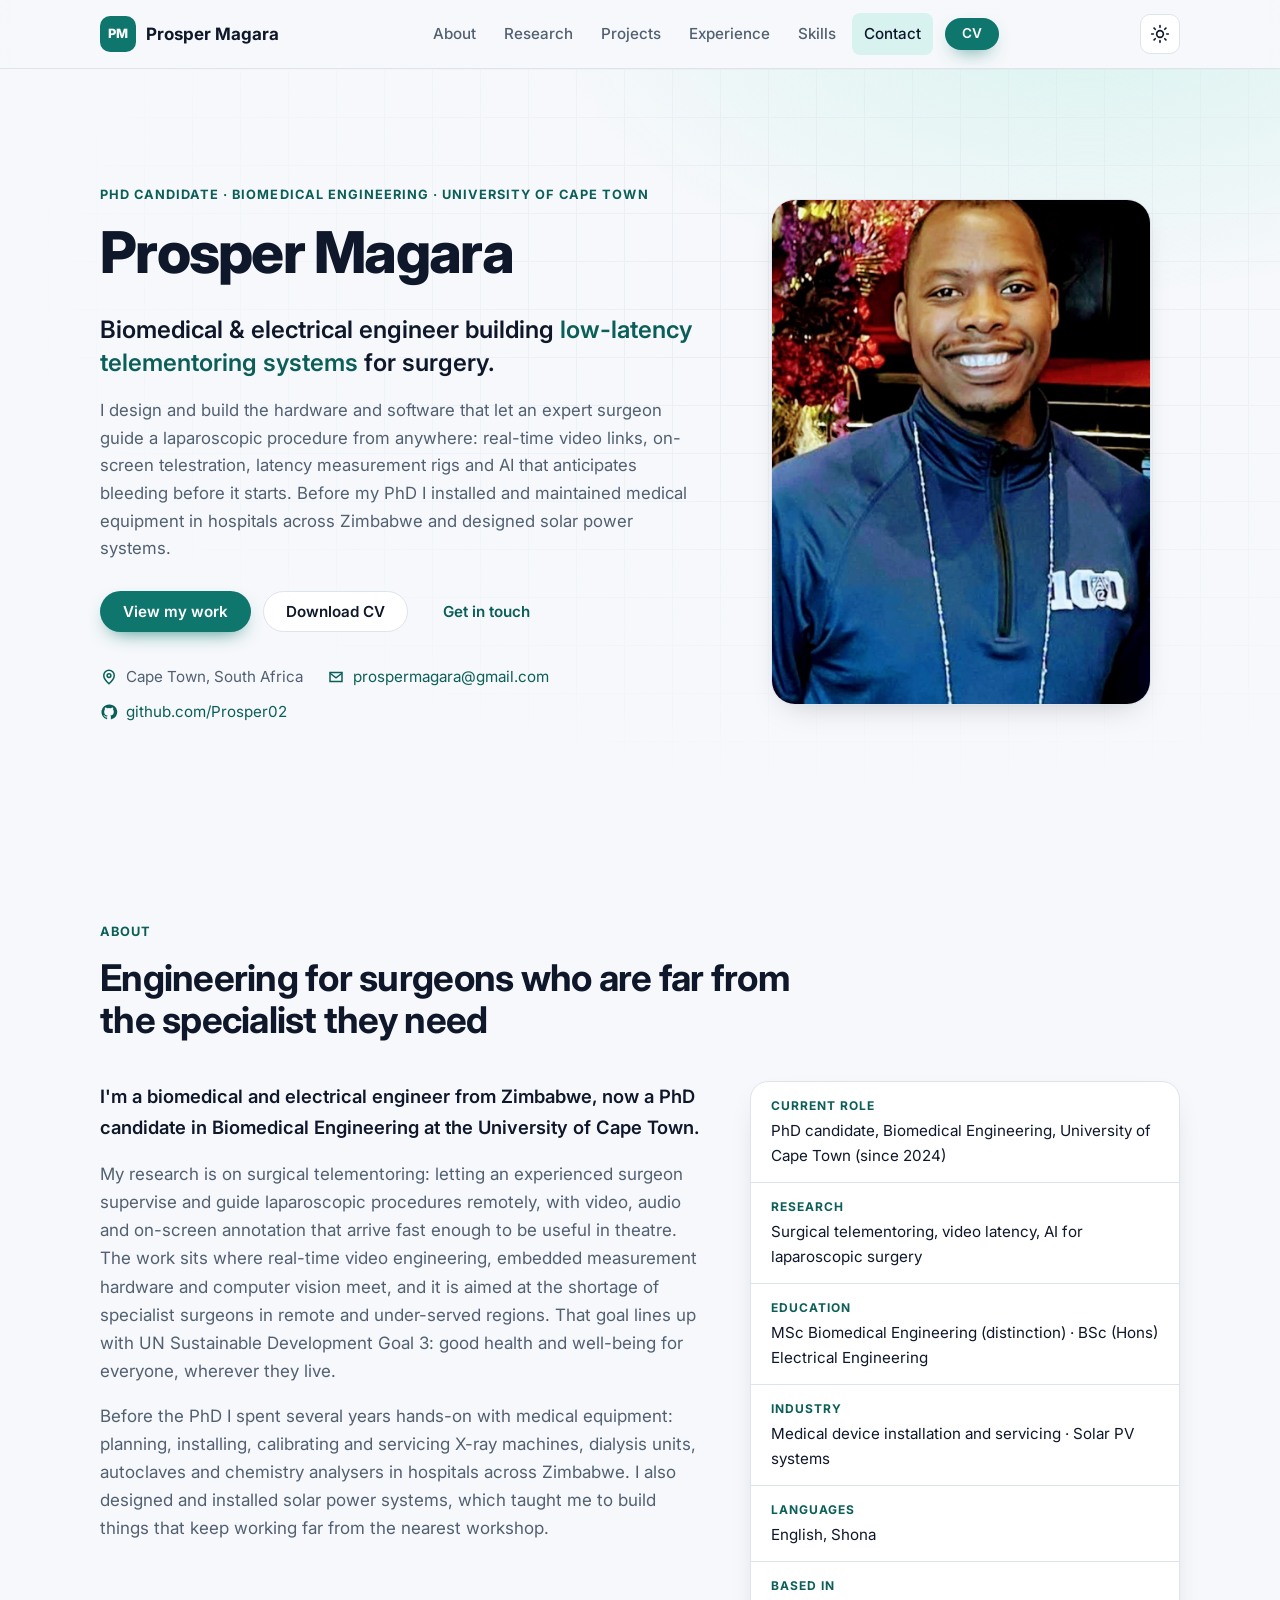
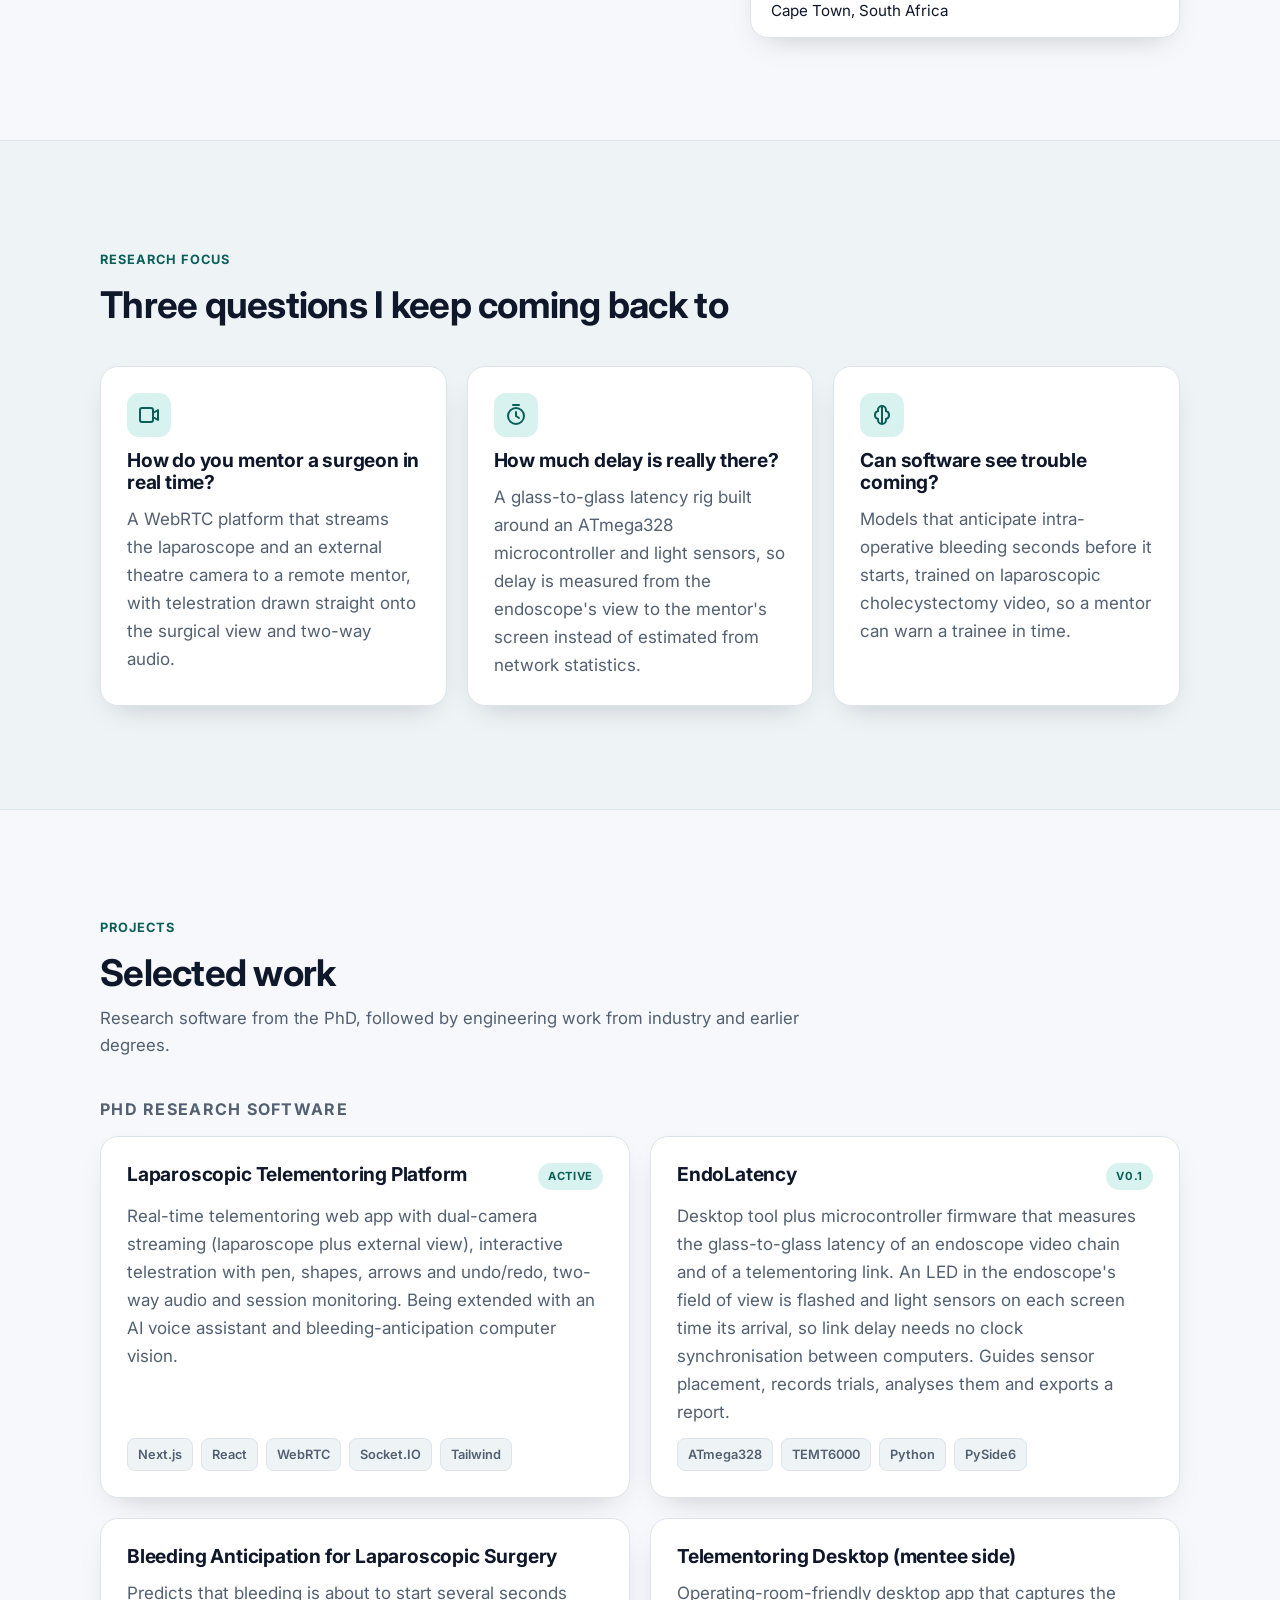
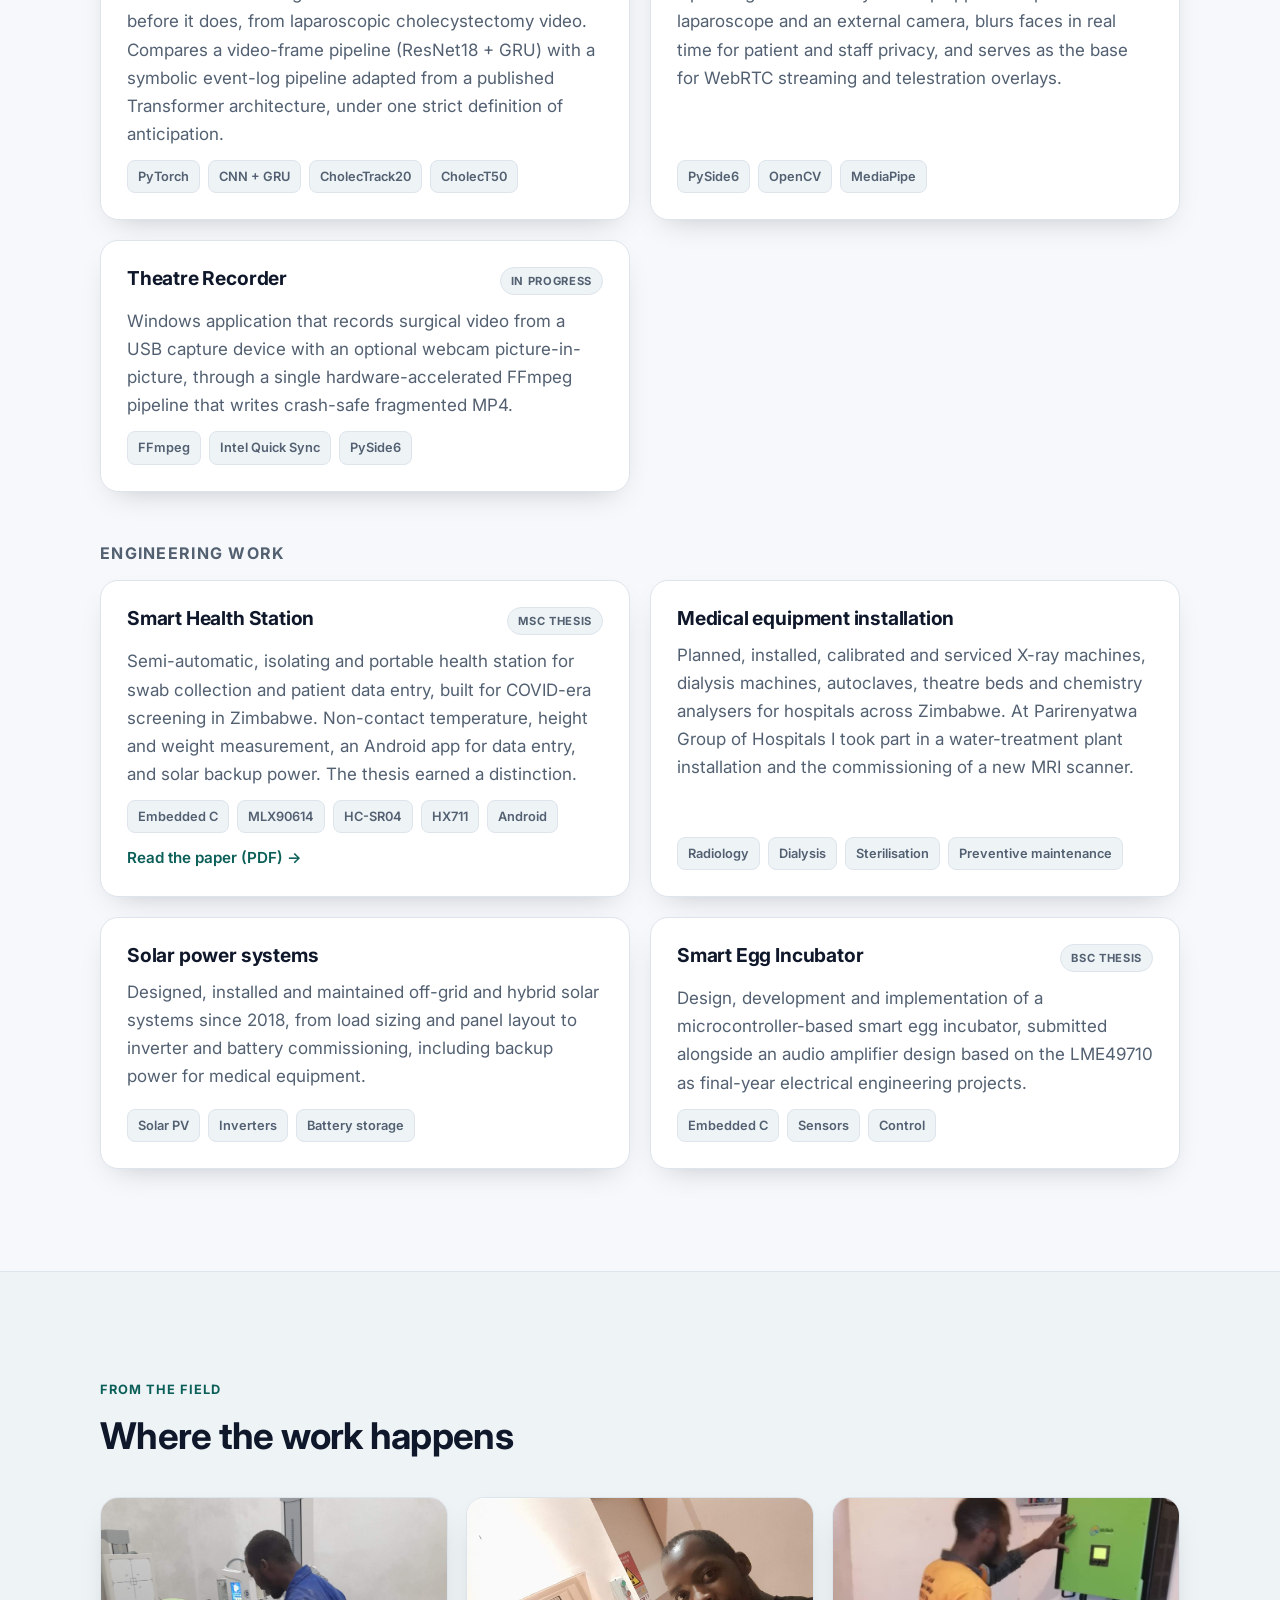
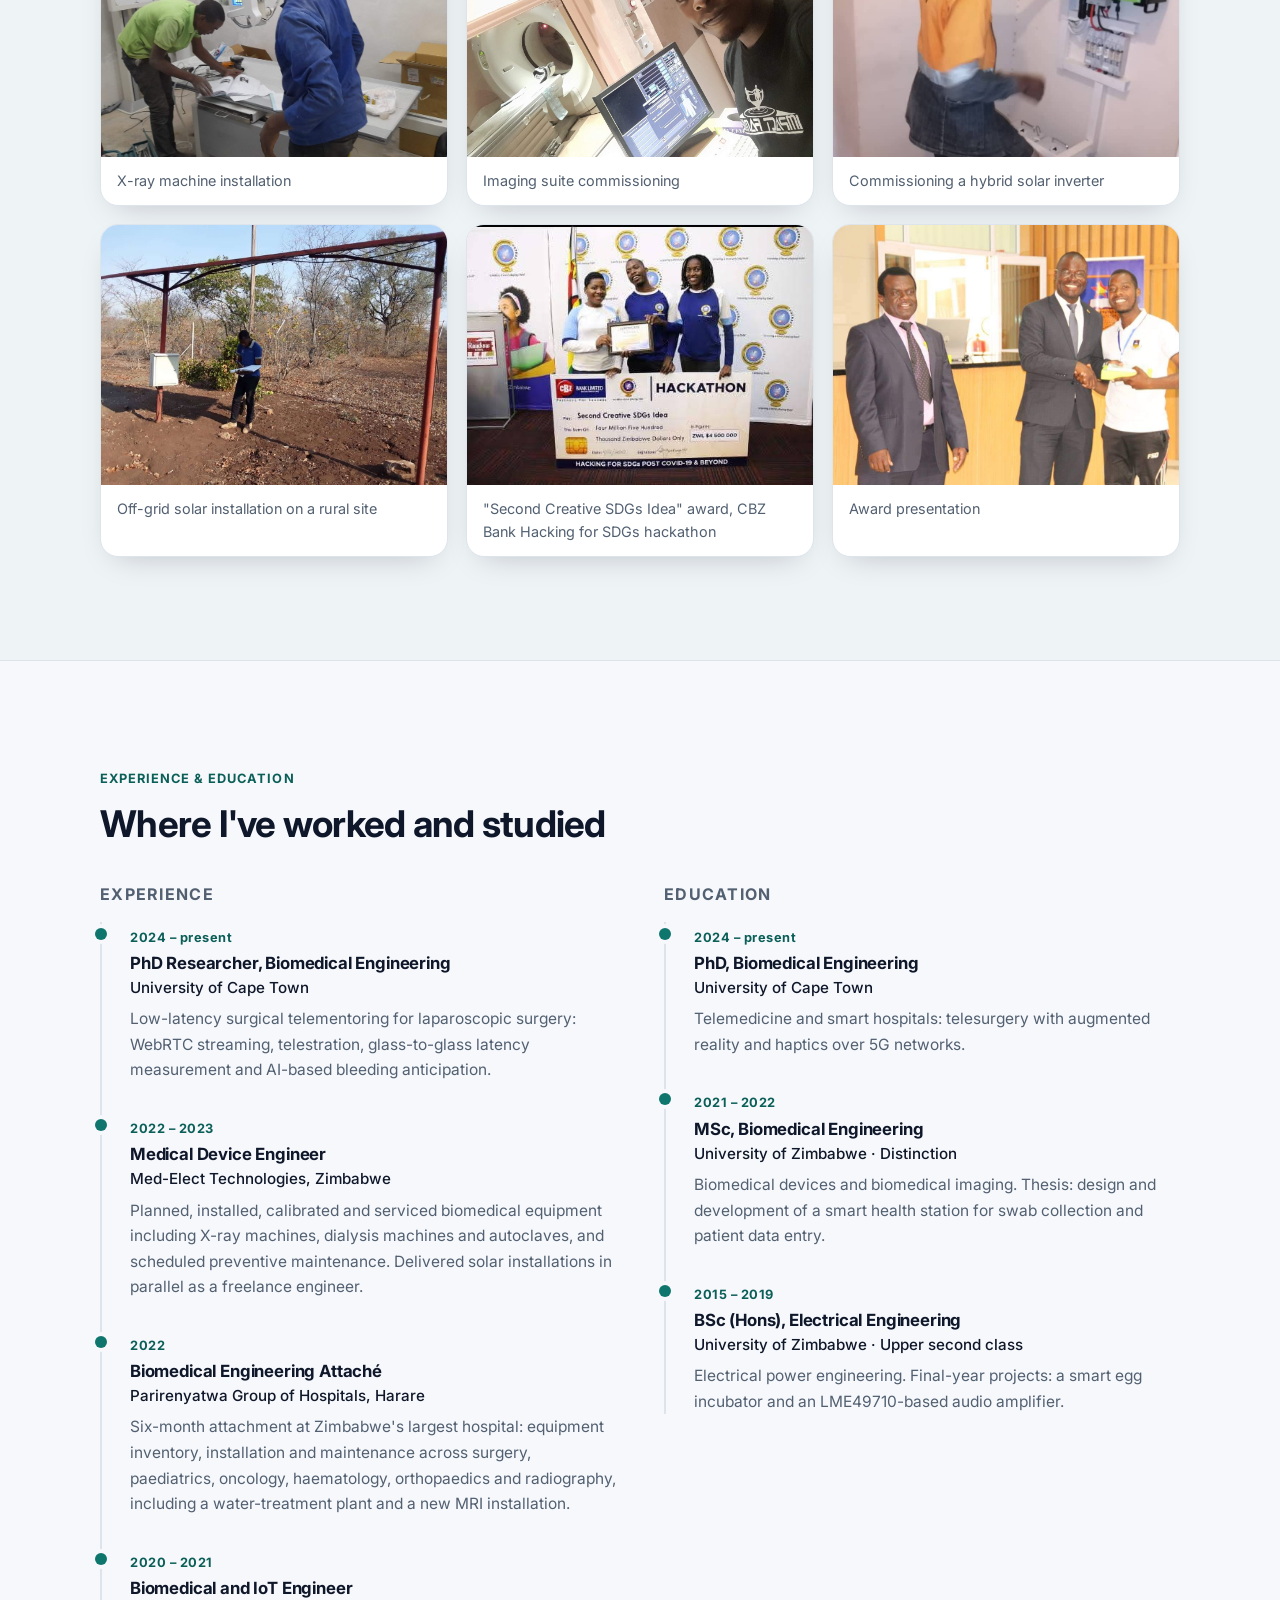
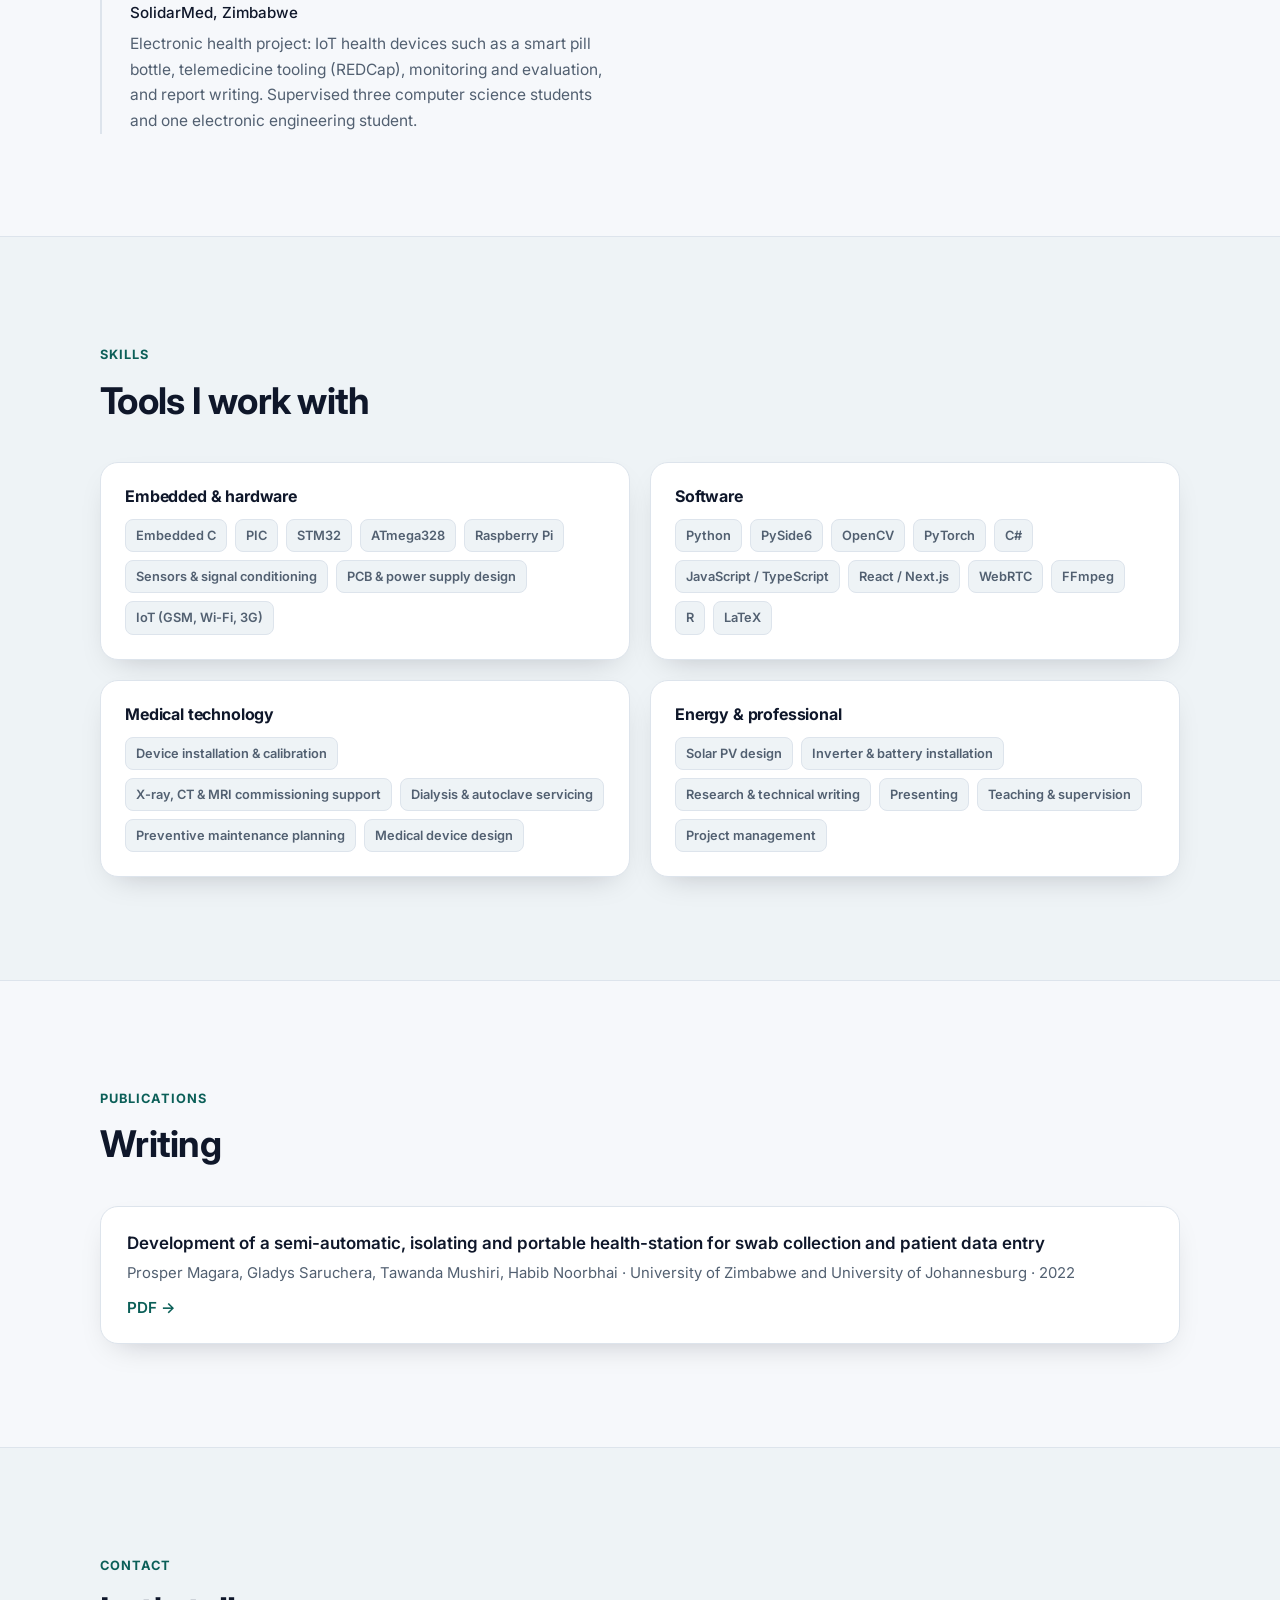
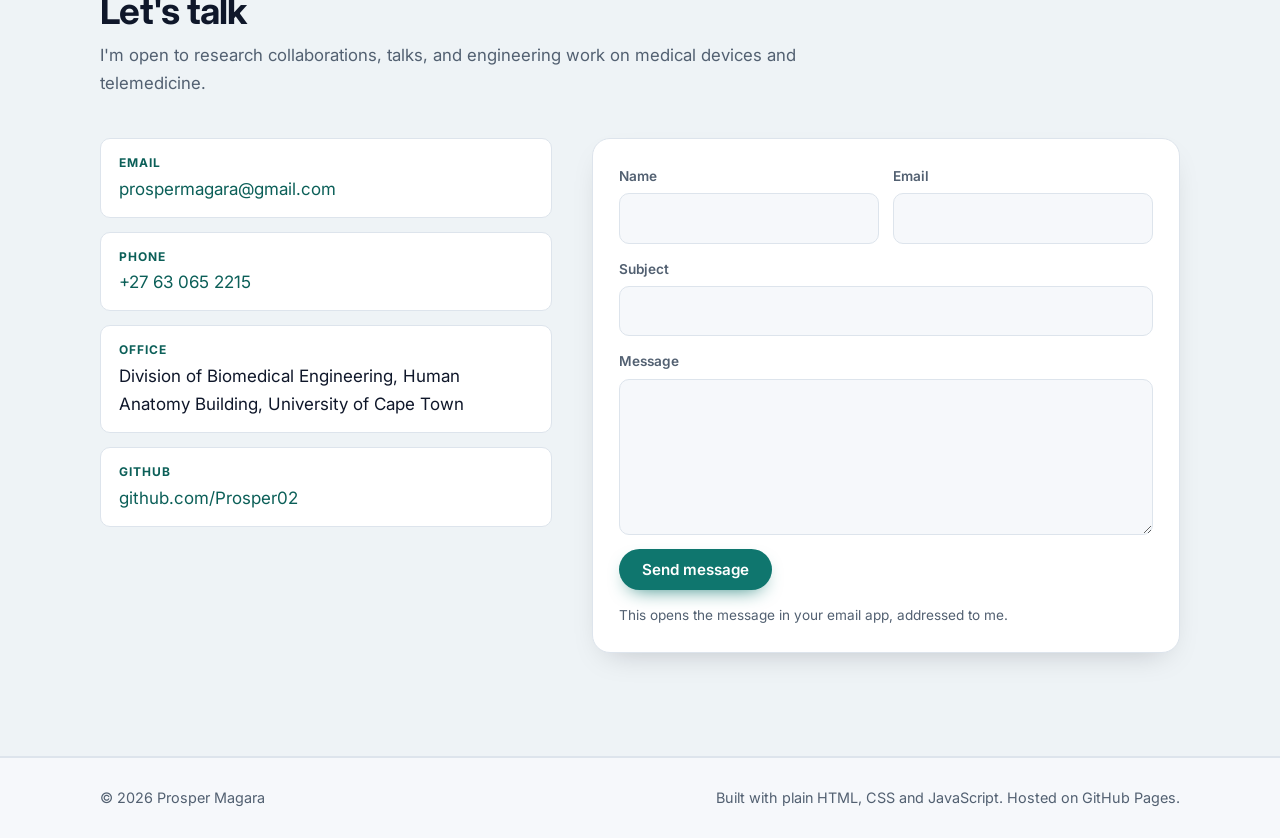
==== index.html @ a5785350 "Rebuild portfolio site with current research, projects and a responsive design - Replace the 2024 te" ====
<!DOCTYPE html>
<html lang="en">
<head>
  <meta charset="UTF-8">
  <meta name="viewport" content="width=device-width, initial-scale=1.0">
  <title>Prosper Magara | Biomedical &amp; Electrical Engineer</title>
  <meta name="description" content="Prosper Magara is a biomedical and electrical engineer and PhD candidate at the University of Cape Town, building low-latency surgical telementoring systems for laparoscopic surgery.">
  <meta name="author" content="Prosper Magara">
  <meta name="theme-color" content="#0f766e">
  <link rel="icon" href="images/favicon.svg" type="image/svg+xml">
  <meta property="og:type" content="website">
  <meta property="og:title" content="Prosper Magara | Biomedical &amp; Electrical Engineer">
  <meta property="og:description" content="PhD candidate at the University of Cape Town building low-latency surgical telementoring systems. Medical device engineer and solar systems installer.">
  <meta property="og:image" content="https://prosper02.github.io/prosper1/images/profile.jpg">
  <link rel="preconnect" href="https://fonts.googleapis.com">
  <link rel="preconnect" href="https://fonts.gstatic.com" crossorigin>
  <link href="https://fonts.googleapis.com/css2?family=Inter:wght@400;500;600;700;800&display=swap" rel="stylesheet">
  <link rel="stylesheet" href="css/site.css">
</head>
<body>
  <a class="skip-link" href="#about">Skip to content</a>

  <header class="site-header">
    <div class="container header-inner">
      <a class="brand" href="#top" aria-label="Prosper Magara, home">
        <span class="brand-mark">PM</span>
        <span class="brand-text">Prosper Magara</span>
      </a>
      <nav class="site-nav" id="site-nav" aria-label="Main">
        <a href="#about">About</a>
        <a href="#research">Research</a>
        <a href="#projects">Projects</a>
        <a href="#experience">Experience</a>
        <a href="#skills">Skills</a>
        <a href="#contact">Contact</a>
        <a class="btn btn-sm btn-primary nav-cv" href="assets/Prosper-Magara-CV.pdf" target="_blank" rel="noopener">CV</a>
      </nav>
      <div class="header-actions">
        <button class="icon-btn" id="theme-toggle" type="button" aria-label="Toggle dark mode">
          <svg class="icon-sun" viewBox="0 0 24 24" width="20" height="20" aria-hidden="true"><circle cx="12" cy="12" r="4" fill="none" stroke="currentColor" stroke-width="2"/><path d="M12 2v2m0 16v2M4.9 4.9l1.4 1.4m11.4 11.4 1.4 1.4M2 12h2m16 0h2M4.9 19.1l1.4-1.4m11.4-11.4 1.4-1.4" fill="none" stroke="currentColor" stroke-width="2" stroke-linecap="round"/></svg>
          <svg class="icon-moon" viewBox="0 0 24 24" width="20" height="20" aria-hidden="true"><path d="M21 12.8A9 9 0 1 1 11.2 3a7 7 0 0 0 9.8 9.8z" fill="none" stroke="currentColor" stroke-width="2" stroke-linejoin="round"/></svg>
        </button>
        <button class="icon-btn nav-toggle" id="nav-toggle" type="button" aria-label="Open menu" aria-expanded="false" aria-controls="site-nav">
          <span></span><span></span><span></span>
        </button>
      </div>
    </div>
  </header>

  <main id="top">
    <!-- Hero -->
    <section class="hero">
      <div class="container hero-grid">
        <div class="hero-copy">
          <p class="eyebrow">PhD candidate · Biomedical Engineering · University of Cape Town</p>
          <h1>Prosper Magara</h1>
          <p class="tagline">Biomedical &amp; electrical engineer building <span class="accent">low-latency telementoring systems</span> for surgery.</p>
          <p class="lead">I design and build the hardware and software that let an expert surgeon guide a laparoscopic procedure from anywhere: real-time video links, on-screen telestration, latency measurement rigs and AI that anticipates bleeding before it starts. Before my PhD I installed and maintained medical equipment in hospitals across Zimbabwe and designed solar power systems.</p>
          <div class="hero-actions">
            <a class="btn btn-primary" href="#projects">View my work</a>
            <a class="btn btn-outline" href="assets/Prosper-Magara-CV.pdf" target="_blank" rel="noopener">Download CV</a>
            <a class="btn btn-ghost" href="#contact">Get in touch</a>
          </div>
          <ul class="hero-facts" aria-label="Quick facts">
            <li><svg viewBox="0 0 24 24" width="18" height="18" aria-hidden="true"><path d="M12 21s-7-6.2-7-11a7 7 0 0 1 14 0c0 4.8-7 11-7 11z" fill="none" stroke="currentColor" stroke-width="2"/><circle cx="12" cy="10" r="2.5" fill="none" stroke="currentColor" stroke-width="2"/></svg>Cape Town, South Africa</li>
            <li><svg viewBox="0 0 24 24" width="18" height="18" aria-hidden="true"><path d="M4 6h16v12H4z" fill="none" stroke="currentColor" stroke-width="2"/><path d="m4 7 8 6 8-6" fill="none" stroke="currentColor" stroke-width="2"/></svg><a href="mailto:prospermagara@gmail.com">prospermagara@gmail.com</a></li>
            <li><svg viewBox="0 0 24 24" width="18" height="18" aria-hidden="true"><path d="M12 2a10 10 0 0 0-3.2 19.5c.5.1.7-.2.7-.5v-1.8c-2.8.6-3.4-1.2-3.4-1.2-.4-1.1-1.1-1.4-1.1-1.4-.9-.6.1-.6.1-.6 1 .1 1.5 1 1.5 1 .9 1.6 2.4 1.1 3 .9.1-.7.4-1.1.6-1.4-2.2-.3-4.6-1.1-4.6-5a3.9 3.9 0 0 1 1-2.7 3.6 3.6 0 0 1 .1-2.7s.8-.3 2.8 1a9.5 9.5 0 0 1 5 0c1.9-1.3 2.8-1 2.8-1a3.6 3.6 0 0 1 .1 2.7 3.9 3.9 0 0 1 1 2.7c0 3.9-2.4 4.7-4.6 5 .4.3.7.9.7 1.9v2.8c0 .3.2.6.7.5A10 10 0 0 0 12 2z" fill="currentColor"/></svg><a href="https://github.com/Prosper02" target="_blank" rel="noopener">github.com/Prosper02</a></li>
          </ul>
        </div>
        <div class="hero-photo">
          <div class="photo-frame">
            <img src="images/profile.jpg" alt="Portrait of Prosper Magara" width="900" height="1348" fetchpriority="high">
          </div>
        </div>
      </div>
    </section>

    <!-- About -->
    <section class="section" id="about">
      <div class="container">
        <div class="section-head reveal">
          <p class="eyebrow">About</p>
          <h2>Engineering for surgeons who are far from the specialist they need</h2>
        </div>
        <div class="about-grid">
          <div class="about-text reveal">
            <p>I'm a biomedical and electrical engineer from Zimbabwe, now a PhD candidate in Biomedical Engineering at the University of Cape Town.</p>
            <p>My research is on surgical telementoring: letting an experienced surgeon supervise and guide laparoscopic procedures remotely, with video, audio and on-screen annotation that arrive fast enough to be useful in theatre. The work sits where real-time video engineering, embedded measurement hardware and computer vision meet, and it is aimed at the shortage of specialist surgeons in remote and under-served regions. That goal lines up with UN Sustainable Development Goal 3: good health and well-being for everyone, wherever they live.</p>
            <p>Before the PhD I spent several years hands-on with medical equipment: planning, installing, calibrating and servicing X-ray machines, dialysis units, autoclaves and chemistry analysers in hospitals across Zimbabwe. I also designed and installed solar power systems, which taught me to build things that keep working far from the nearest workshop.</p>
          </div>
          <dl class="facts reveal">
            <div><dt>Current role</dt><dd>PhD candidate, Biomedical Engineering, University of Cape Town (since 2024)</dd></div>
            <div><dt>Research</dt><dd>Surgical telementoring, video latency, AI for laparoscopic surgery</dd></div>
            <div><dt>Education</dt><dd>MSc Biomedical Engineering (distinction) · BSc (Hons) Electrical Engineering</dd></div>
            <div><dt>Industry</dt><dd>Medical device installation and servicing · Solar PV systems</dd></div>
            <div><dt>Languages</dt><dd>English, Shona</dd></div>
            <div><dt>Based in</dt><dd>Cape Town, South Africa</dd></div>
          </dl>
        </div>
      </div>
    </section>

    <!-- Research -->
    <section class="section section-alt" id="research">
      <div class="container">
        <div class="section-head reveal">
          <p class="eyebrow">Research focus</p>
          <h2>Three questions I keep coming back to</h2>
        </div>
        <div class="cards-3">
          <article class="card reveal">
            <div class="card-icon"><svg viewBox="0 0 24 24" width="24" height="24" aria-hidden="true"><rect x="3" y="5" width="13" height="14" rx="2" fill="none" stroke="currentColor" stroke-width="2"/><path d="m16 10 5-3v10l-5-3z" fill="none" stroke="currentColor" stroke-width="2" stroke-linejoin="round"/></svg></div>
            <h3>How do you mentor a surgeon in real time?</h3>
            <p>A WebRTC platform that streams the laparoscope and an external theatre camera to a remote mentor, with telestration drawn straight onto the surgical view and two-way audio.</p>
          </article>
          <article class="card reveal">
            <div class="card-icon"><svg viewBox="0 0 24 24" width="24" height="24" aria-hidden="true"><circle cx="12" cy="13" r="8" fill="none" stroke="currentColor" stroke-width="2"/><path d="M12 9v4l3 2M9 2h6" fill="none" stroke="currentColor" stroke-width="2" stroke-linecap="round"/></svg></div>
            <h3>How much delay is really there?</h3>
            <p>A glass-to-glass latency rig built around an ATmega328 microcontroller and light sensors, so delay is measured from the endoscope's view to the mentor's screen instead of estimated from network statistics.</p>
          </article>
          <article class="card reveal">
            <div class="card-icon"><svg viewBox="0 0 24 24" width="24" height="24" aria-hidden="true"><path d="M12 3a4 4 0 0 1 4 4v1a4 4 0 0 1 3 4 4 4 0 0 1-3 4v1a4 4 0 0 1-8 0v-1a4 4 0 0 1-3-4 4 4 0 0 1 3-4V7a4 4 0 0 1 4-4z" fill="none" stroke="currentColor" stroke-width="2"/><path d="M12 3v18" fill="none" stroke="currentColor" stroke-width="2"/></svg></div>
            <h3>Can software see trouble coming?</h3>
            <p>Models that anticipate intra-operative bleeding seconds before it starts, trained on laparoscopic cholecystectomy video, so a mentor can warn a trainee in time.</p>
          </article>
        </div>
      </div>
    </section>

    <!-- Projects -->
    <section class="section" id="projects">
      <div class="container">
        <div class="section-head reveal">
          <p class="eyebrow">Projects</p>
          <h2>Selected work</h2>
          <p class="section-intro">Research software from the PhD, followed by engineering work from industry and earlier degrees.</p>
        </div>

        <h3 class="group-title reveal">PhD research software</h3>
        <div class="cards-2">
          <article class="card project reveal">
            <header>
              <h3>Laparoscopic Telementoring Platform</h3>
              <span class="badge">Active</span>
            </header>
            <p>Real-time telementoring web app with dual-camera streaming (laparoscope plus external view), interactive telestration with pen, shapes, arrows and undo/redo, two-way audio and session monitoring. Being extended with an AI voice assistant and bleeding-anticipation computer vision.</p>
            <ul class="tags"><li>Next.js</li><li>React</li><li>WebRTC</li><li>Socket.IO</li><li>Tailwind</li></ul>
          </article>
          <article class="card project reveal">
            <header>
              <h3>EndoLatency</h3>
              <span class="badge">v0.1</span>
            </header>
            <p>Desktop tool plus microcontroller firmware that measures the glass-to-glass latency of an endoscope video chain and of a telementoring link. An LED in the endoscope's field of view is flashed and light sensors on each screen time its arrival, so link delay needs no clock synchronisation between computers. Guides sensor placement, records trials, analyses them and exports a report.</p>
            <ul class="tags"><li>ATmega328</li><li>TEMT6000</li><li>Python</li><li>PySide6</li></ul>
          </article>
          <article class="card project reveal">
            <header>
              <h3>Bleeding Anticipation for Laparoscopic Surgery</h3>
            </header>
            <p>Predicts that bleeding is about to start several seconds before it does, from laparoscopic cholecystectomy video. Compares a video-frame pipeline (ResNet18 + GRU) with a symbolic event-log pipeline adapted from a published Transformer architecture, under one strict definition of anticipation.</p>
            <ul class="tags"><li>PyTorch</li><li>CNN + GRU</li><li>CholecTrack20</li><li>CholecT50</li></ul>
          </article>
          <article class="card project reveal">
            <header>
              <h3>Telementoring Desktop (mentee side)</h3>
            </header>
            <p>Operating-room-friendly desktop app that captures the laparoscope and an external camera, blurs faces in real time for patient and staff privacy, and serves as the base for WebRTC streaming and telestration overlays.</p>
            <ul class="tags"><li>PySide6</li><li>OpenCV</li><li>MediaPipe</li></ul>
          </article>
          <article class="card project reveal">
            <header>
              <h3>Theatre Recorder</h3>
              <span class="badge badge-muted">In progress</span>
            </header>
            <p>Windows application that records surgical video from a USB capture device with an optional webcam picture-in-picture, through a single hardware-accelerated FFmpeg pipeline that writes crash-safe fragmented MP4.</p>
            <ul class="tags"><li>FFmpeg</li><li>Intel Quick Sync</li><li>PySide6</li></ul>
          </article>
        </div>

        <h3 class="group-title reveal">Engineering work</h3>
        <div class="cards-2">
          <article class="card project reveal">
            <header>
              <h3>Smart Health Station</h3>
              <span class="badge badge-muted">MSc thesis</span>
            </header>
            <p>Semi-automatic, isolating and portable health station for swab collection and patient data entry, built for COVID-era screening in Zimbabwe. Non-contact temperature, height and weight measurement, an Android app for data entry, and solar backup power. The thesis earned a distinction.</p>
            <ul class="tags"><li>Embedded C</li><li>MLX90614</li><li>HC-SR04</li><li>HX711</li><li>Android</li></ul>
            <a class="card-link" href="assets/smart-health-station-paper.pdf" target="_blank" rel="noopener">Read the paper (PDF)</a>
          </article>
          <article class="card project reveal">
            <header>
              <h3>Medical equipment installation</h3>
            </header>
            <p>Planned, installed, calibrated and serviced X-ray machines, dialysis machines, autoclaves, theatre beds and chemistry analysers for hospitals across Zimbabwe. At Parirenyatwa Group of Hospitals I took part in a water-treatment plant installation and the commissioning of a new MRI scanner.</p>
            <ul class="tags"><li>Radiology</li><li>Dialysis</li><li>Sterilisation</li><li>Preventive maintenance</li></ul>
          </article>
          <article class="card project reveal">
            <header>
              <h3>Solar power systems</h3>
            </header>
            <p>Designed, installed and maintained off-grid and hybrid solar systems since 2018, from load sizing and panel layout to inverter and battery commissioning, including backup power for medical equipment.</p>
            <ul class="tags"><li>Solar PV</li><li>Inverters</li><li>Battery storage</li></ul>
          </article>
          <article class="card project reveal">
            <header>
              <h3>Smart Egg Incubator</h3>
              <span class="badge badge-muted">BSc thesis</span>
            </header>
            <p>Design, development and implementation of a microcontroller-based smart egg incubator, submitted alongside an audio amplifier design based on the LME49710 as final-year electrical engineering projects.</p>
            <ul class="tags"><li>Embedded C</li><li>Sensors</li><li>Control</li></ul>
          </article>
        </div>
      </div>
    </section>

    <!-- Gallery -->
    <section class="section section-alt" id="gallery">
      <div class="container">
        <div class="section-head reveal">
          <p class="eyebrow">From the field</p>
          <h2>Where the work happens</h2>
        </div>
        <div class="gallery">
          <figure class="reveal"><img src="images/gallery/xray-installation.jpg" alt="Two engineers installing an X-ray machine" loading="lazy" width="1200" height="675"><figcaption>X-ray machine installation</figcaption></figure>
          <figure class="reveal"><img src="images/gallery/imaging-suite.jpg" alt="Prosper in an imaging suite beside a scanner" loading="lazy" width="1200" height="900"><figcaption>Imaging suite commissioning</figcaption></figure>
          <figure class="reveal"><img src="images/gallery/solar-inverter.jpg" alt="Prosper wiring a solar inverter on a wall" loading="lazy" width="809" height="1080"><figcaption>Commissioning a hybrid solar inverter</figcaption></figure>
          <figure class="reveal"><img src="images/gallery/solar-site.jpg" alt="Solar installation on a rural site" loading="lazy" width="1080" height="810"><figcaption>Off-grid solar installation on a rural site</figcaption></figure>
          <figure class="reveal"><img src="images/gallery/sdg-hackathon-award.jpg" alt="Team receiving the Second Creative SDGs Idea award at the CBZ Bank hackathon" loading="lazy" width="480" height="364"><figcaption>"Second Creative SDGs Idea" award, CBZ Bank Hacking for SDGs hackathon</figcaption></figure>
          <figure class="reveal"><img src="images/gallery/award-presentation.jpg" alt="Prosper receiving an award at a ceremony" loading="lazy" width="1080" height="720"><figcaption>Award presentation</figcaption></figure>
        </div>
      </div>
    </section>

    <!-- Experience & Education -->
    <section class="section" id="experience">
      <div class="container">
        <div class="section-head reveal">
          <p class="eyebrow">Experience &amp; education</p>
          <h2>Where I've worked and studied</h2>
        </div>
        <div class="timeline-grid">
          <div class="reveal">
            <h3 class="group-title">Experience</h3>
            <ol class="timeline">
              <li>
                <span class="when">2024 – present</span>
                <h4>PhD Researcher, Biomedical Engineering</h4>
                <p class="where">University of Cape Town</p>
                <p>Low-latency surgical telementoring for laparoscopic surgery: WebRTC streaming, telestration, glass-to-glass latency measurement and AI-based bleeding anticipation.</p>
              </li>
              <li>
                <span class="when">2022 – 2023</span>
                <h4>Medical Device Engineer</h4>
                <p class="where">Med-Elect Technologies, Zimbabwe</p>
                <p>Planned, installed, calibrated and serviced biomedical equipment including X-ray machines, dialysis machines and autoclaves, and scheduled preventive maintenance. Delivered solar installations in parallel as a freelance engineer.</p>
              </li>
              <li>
                <span class="when">2022</span>
                <h4>Biomedical Engineering Attaché</h4>
                <p class="where">Parirenyatwa Group of Hospitals, Harare</p>
                <p>Six-month attachment at Zimbabwe's largest hospital: equipment inventory, installation and maintenance across surgery, paediatrics, oncology, haematology, orthopaedics and radiography, including a water-treatment plant and a new MRI installation.</p>
              </li>
              <li>
                <span class="when">2020 – 2021</span>
                <h4>Biomedical and IoT Engineer</h4>
                <p class="where">SolidarMed, Zimbabwe</p>
                <p>Electronic health project: IoT health devices such as a smart pill bottle, telemedicine tooling (REDCap), monitoring and evaluation, and report writing. Supervised three computer science students and one electronic engineering student.</p>
              </li>
            </ol>
          </div>
          <div class="reveal">
            <h3 class="group-title">Education</h3>
            <ol class="timeline">
              <li>
                <span class="when">2024 – present</span>
                <h4>PhD, Biomedical Engineering</h4>
                <p class="where">University of Cape Town</p>
                <p>Telemedicine and smart hospitals: telesurgery with augmented reality and haptics over 5G networks.</p>
              </li>
              <li>
                <span class="when">2021 – 2022</span>
                <h4>MSc, Biomedical Engineering</h4>
                <p class="where">University of Zimbabwe · Distinction</p>
                <p>Biomedical devices and biomedical imaging. Thesis: design and development of a smart health station for swab collection and patient data entry.</p>
              </li>
              <li>
                <span class="when">2015 – 2019</span>
                <h4>BSc (Hons), Electrical Engineering</h4>
                <p class="where">University of Zimbabwe · Upper second class</p>
                <p>Electrical power engineering. Final-year projects: a smart egg incubator and an LME49710-based audio amplifier.</p>
              </li>
            </ol>
          </div>
        </div>
      </div>
    </section>

    <!-- Skills -->
    <section class="section section-alt" id="skills">
      <div class="container">
        <div class="section-head reveal">
          <p class="eyebrow">Skills</p>
          <h2>Tools I work with</h2>
        </div>
        <div class="skills-grid">
          <div class="skill-group reveal">
            <h3>Embedded &amp; hardware</h3>
            <ul class="tags"><li>Embedded C</li><li>PIC</li><li>STM32</li><li>ATmega328</li><li>Raspberry Pi</li><li>Sensors &amp; signal conditioning</li><li>PCB &amp; power supply design</li><li>IoT (GSM, Wi-Fi, 3G)</li></ul>
          </div>
          <div class="skill-group reveal">
            <h3>Software</h3>
            <ul class="tags"><li>Python</li><li>PySide6</li><li>OpenCV</li><li>PyTorch</li><li>C#</li><li>JavaScript / TypeScript</li><li>React / Next.js</li><li>WebRTC</li><li>FFmpeg</li><li>R</li><li>LaTeX</li></ul>
          </div>
          <div class="skill-group reveal">
            <h3>Medical technology</h3>
            <ul class="tags"><li>Device installation &amp; calibration</li><li>X-ray, CT &amp; MRI commissioning support</li><li>Dialysis &amp; autoclave servicing</li><li>Preventive maintenance planning</li><li>Medical device design</li></ul>
          </div>
          <div class="skill-group reveal">
            <h3>Energy &amp; professional</h3>
            <ul class="tags"><li>Solar PV design</li><li>Inverter &amp; battery installation</li><li>Research &amp; technical writing</li><li>Presenting</li><li>Teaching &amp; supervision</li><li>Project management</li></ul>
          </div>
        </div>
      </div>
    </section>

    <!-- Publications -->
    <section class="section" id="publications">
      <div class="container">
        <div class="section-head reveal">
          <p class="eyebrow">Publications</p>
          <h2>Writing</h2>
        </div>
        <ol class="pubs reveal">
          <li>
            <p class="pub-title">Development of a semi-automatic, isolating and portable health-station for swab collection and patient data entry</p>
            <p class="pub-meta">Prosper Magara, Gladys Saruchera, Tawanda Mushiri, Habib Noorbhai · University of Zimbabwe and University of Johannesburg · 2022</p>
            <a class="card-link" href="assets/smart-health-station-paper.pdf" target="_blank" rel="noopener">PDF</a>
          </li>
        </ol>
      </div>
    </section>

    <!-- Contact -->
    <section class="section section-alt" id="contact">
      <div class="container">
        <div class="section-head reveal">
          <p class="eyebrow">Contact</p>
          <h2>Let's talk</h2>
          <p class="section-intro">I'm open to research collaborations, talks, and engineering work on medical devices and telemedicine.</p>
        </div>
        <div class="contact-grid">
          <ul class="contact-list reveal">
            <li>
              <span class="contact-label">Email</span>
              <a href="mailto:prospermagara@gmail.com">prospermagara@gmail.com</a>
            </li>
            <li>
              <span class="contact-label">Phone</span>
              <a href="tel:+27630652215">+27 63 065 2215</a>
            </li>
            <li>
              <span class="contact-label">Office</span>
              <span>Division of Biomedical Engineering, Human Anatomy Building, University of Cape Town</span>
            </li>
            <li>
              <span class="contact-label">GitHub</span>
              <a href="https://github.com/Prosper02" target="_blank" rel="noopener">github.com/Prosper02</a>
            </li>
          </ul>
          <form class="contact-form reveal" id="contact-form" novalidate>
            <div class="form-row">
              <label>Name<input type="text" name="name" autocomplete="name" required></label>
              <label>Email<input type="email" name="email" autocomplete="email" required></label>
            </div>
            <label>Subject<input type="text" name="subject" required></label>
            <label>Message<textarea name="message" rows="5" required></textarea></label>
            <button class="btn btn-primary" type="submit">Send message</button>
            <p class="form-note">This opens the message in your email app, addressed to me.</p>
          </form>
        </div>
      </div>
    </section>
  </main>

  <footer class="site-footer">
    <div class="container footer-inner">
      <p>© <span id="year">2026</span> Prosper Magara</p>
      <p>Built with plain HTML, CSS and JavaScript. Hosted on GitHub Pages.</p>
    </div>
  </footer>

  <script src="js/main.js"></script>
</body>
</html>
---- css/site.css ----
/* ---------- Design tokens ---------- */
:root {
  --bg: #f6f8fb;
  --bg-elev: #ffffff;
  --bg-alt: #eef3f6;
  --text: #0f172a;
  --muted: #526071;
  --line: #dde4ec;
  --accent: #0f766e;
  --accent-strong: #115e59;
  --accent-soft: #d8f3ef;
  --accent-text: #0b5f58;
  --on-accent: #ffffff;
  --shadow: 0 12px 32px -16px rgba(2, 6, 23, 0.25);
  --radius: 18px;
  --radius-sm: 10px;
  --max: 1120px;
  --font: "Inter", system-ui, -apple-system, "Segoe UI", Roboto, sans-serif;
}
[data-theme="dark"] {
  --bg: #0b1220;
  --bg-elev: #121b2e;
  --bg-alt: #0e1627;
  --text: #e6ebf2;
  --muted: #9aa8bb;
  --line: #22304a;
  --accent: #2dd4bf;
  --accent-strong: #5eead4;
  --accent-soft: #113f3b;
  --accent-text: #7fe7d9;
  --on-accent: #06231f;
  --shadow: 0 16px 36px -18px rgba(0, 0, 0, 0.7);
}
@media (prefers-color-scheme: dark) {
  :root:not([data-theme="light"]) {
    --bg: #0b1220;
    --bg-elev: #121b2e;
    --bg-alt: #0e1627;
    --text: #e6ebf2;
    --muted: #9aa8bb;
    --line: #22304a;
    --accent: #2dd4bf;
    --accent-strong: #5eead4;
    --accent-soft: #113f3b;
    --accent-text: #7fe7d9;
    --on-accent: #06231f;
    --shadow: 0 16px 36px -18px rgba(0, 0, 0, 0.7);
  }
}

/* ---------- Base ---------- */
*, *::before, *::after { box-sizing: border-box; }
html { scroll-behavior: smooth; -webkit-text-size-adjust: 100%; }
@media (prefers-reduced-motion: reduce) { html { scroll-behavior: auto; } }
body {
  margin: 0;
  font-family: var(--font);
  font-size: 17px;
  line-height: 1.65;
  color: var(--text);
  background: var(--bg);
  -webkit-font-smoothing: antialiased;
}
img { max-width: 100%; height: auto; display: block; }
a { color: var(--accent-text); text-decoration: none; }
a:hover { text-decoration: underline; text-underline-offset: 3px; }
h1, h2, h3, h4 { line-height: 1.15; margin: 0 0 0.5em; letter-spacing: -0.01em; }
h1 { font-size: clamp(2.4rem, 5vw, 3.6rem); font-weight: 800; letter-spacing: -0.03em; }
h2 { font-size: clamp(1.7rem, 3.2vw, 2.3rem); font-weight: 700; letter-spacing: -0.02em; }
h3 { font-size: 1.2rem; font-weight: 700; }
h4 { font-size: 1.05rem; font-weight: 700; }
p { margin: 0 0 1em; }
ul, ol { margin: 0; padding: 0; list-style: none; }
.container { max-width: var(--max); margin: 0 auto; padding: 0 20px; }
.skip-link { position: absolute; left: -999px; top: 8px; background: var(--accent); color: var(--on-accent); padding: 8px 12px; border-radius: 8px; z-index: 100; }
.skip-link:focus { left: 8px; }
:focus-visible { outline: 3px solid var(--accent); outline-offset: 3px; border-radius: 4px; }

/* ---------- Buttons ---------- */
.btn {
  display: inline-flex; align-items: center; gap: 8px;
  padding: 12px 22px; border-radius: 999px;
  font-weight: 600; font-size: 0.95rem; line-height: 1;
  border: 1.5px solid transparent; cursor: pointer;
  transition: transform .15s ease, background .15s ease, border-color .15s ease, box-shadow .15s ease;
  font-family: inherit;
}
.btn:hover { text-decoration: none; transform: translateY(-1px); }
.btn-primary { background: var(--accent); color: var(--on-accent); box-shadow: 0 8px 20px -10px var(--accent); }
.btn-primary:hover { background: var(--accent-strong); }
.btn-outline { border-color: var(--line); color: var(--text); background: var(--bg-elev); }
.btn-outline:hover { border-color: var(--accent); }
.btn-ghost { color: var(--accent-text); background: transparent; }
.btn-ghost:hover { background: var(--accent-soft); }
.btn-sm { padding: 8px 16px; font-size: 0.85rem; }
.icon-btn {
  width: 40px; height: 40px; border-radius: 10px; border: 1px solid var(--line);
  background: var(--bg-elev); color: var(--text); display: inline-grid; place-items: center; cursor: pointer;
}
.icon-btn:hover { border-color: var(--accent); }

/* ---------- Header ---------- */
.site-header {
  position: sticky; top: 0; z-index: 50;
  background: color-mix(in srgb, var(--bg) 82%, transparent);
  backdrop-filter: blur(12px); -webkit-backdrop-filter: blur(12px);
  border-bottom: 1px solid var(--line);
}
.header-inner { display: flex; align-items: center; justify-content: space-between; gap: 16px; height: 68px; }
.brand { display: inline-flex; align-items: center; gap: 10px; color: var(--text); font-weight: 700; }
.brand:hover { text-decoration: none; }
.brand-mark {
  width: 36px; height: 36px; border-radius: 10px; display: grid; place-items: center;
  background: var(--accent); color: var(--on-accent); font-size: 0.8rem; font-weight: 800; letter-spacing: 0.02em;
}
.site-nav { display: flex; align-items: center; gap: 4px; }
.site-nav a:not(.btn) { padding: 8px 12px; border-radius: 8px; color: var(--muted); font-weight: 500; font-size: 0.95rem; }
.site-nav a:not(.btn):hover, .site-nav a.active { color: var(--text); background: var(--accent-soft); text-decoration: none; }
.nav-cv { margin-left: 8px; }
.header-actions { display: flex; align-items: center; gap: 8px; }
.nav-toggle { display: none; flex-direction: column; gap: 5px; }
.nav-toggle span { width: 18px; height: 2px; background: currentColor; border-radius: 2px; transition: transform .2s, opacity .2s; }
.nav-toggle[aria-expanded="true"] span:nth-child(1) { transform: translateY(7px) rotate(45deg); }
.nav-toggle[aria-expanded="true"] span:nth-child(2) { opacity: 0; }
.nav-toggle[aria-expanded="true"] span:nth-child(3) { transform: translateY(-7px) rotate(-45deg); }
.icon-moon { display: none; }
[data-theme="dark"] .icon-sun { display: none; }
[data-theme="dark"] .icon-moon { display: block; }
@media (prefers-color-scheme: dark) {
  :root:not([data-theme="light"]) .icon-sun { display: none; }
  :root:not([data-theme="light"]) .icon-moon { display: block; }
}

/* ---------- Hero ---------- */
.hero {
  position: relative; overflow: hidden;
  padding: clamp(56px, 9vw, 110px) 0 clamp(48px, 7vw, 90px);
  background:
    radial-gradient(900px 500px at 85% -10%, var(--accent-soft), transparent 60%),
    linear-gradient(var(--bg), var(--bg));
}
.hero::before {
  content: ""; position: absolute; inset: 0; pointer-events: none; opacity: .45;
  background-image: linear-gradient(var(--line) 1px, transparent 1px), linear-gradient(90deg, var(--line) 1px, transparent 1px);
  background-size: 48px 48px;
  mask-image: radial-gradient(ellipse at 70% 30%, #000 20%, transparent 70%);
  -webkit-mask-image: radial-gradient(ellipse at 70% 30%, #000 20%, transparent 70%);
}
.hero-grid { position: relative; display: grid; grid-template-columns: 1.15fr 0.85fr; gap: 48px; align-items: center; }
.eyebrow {
  display: inline-block; font-size: 0.8rem; font-weight: 700; letter-spacing: 0.08em; text-transform: uppercase;
  color: var(--accent-text); margin-bottom: 14px;
}
.tagline { font-size: clamp(1.2rem, 2.2vw, 1.5rem); font-weight: 600; color: var(--text); margin-bottom: 18px; line-height: 1.35; }
.accent { color: var(--accent-text); }
.lead { color: var(--muted); font-size: 1.05rem; max-width: 58ch; }
.hero-actions { display: flex; flex-wrap: wrap; gap: 12px; margin: 28px 0 32px; }
.hero-facts { display: flex; flex-wrap: wrap; gap: 10px 24px; color: var(--muted); font-size: 0.95rem; }
.hero-facts li { display: inline-flex; align-items: center; gap: 8px; }
.hero-facts svg { color: var(--accent-text); flex: none; }
.hero-photo { display: flex; justify-content: center; }
.photo-frame {
  position: relative; width: min(380px, 100%); border-radius: 24px; overflow: hidden;
  box-shadow: var(--shadow); border: 1px solid var(--line); background: var(--bg-elev);
}
.photo-frame img { aspect-ratio: 3 / 4; object-fit: cover; width: 100%; }

/* ---------- Sections ---------- */
.section { padding: clamp(64px, 8vw, 104px) 0; scroll-margin-top: 72px; }
.section-alt { background: var(--bg-alt); border-top: 1px solid var(--line); border-bottom: 1px solid var(--line); }
.section-head { max-width: 720px; margin-bottom: 40px; }
.section-head h2 { margin-bottom: 10px; }
.section-intro { color: var(--muted); font-size: 1.05rem; }
.group-title { margin: 36px 0 18px; font-size: 1rem; text-transform: uppercase; letter-spacing: 0.08em; color: var(--muted); font-weight: 700; }
.cards-2 + .group-title { margin-top: 52px; }

/* ---------- About ---------- */
.about-grid { display: grid; grid-template-columns: 1.4fr 1fr; gap: 48px; align-items: start; }
.about-text p { color: var(--muted); }
.about-text p:first-child { font-size: 1.15rem; font-weight: 600; color: var(--text); }
.facts { display: grid; margin: 0; background: var(--bg-elev); border: 1px solid var(--line); border-radius: var(--radius); box-shadow: var(--shadow); overflow: hidden; }
.facts > div { padding: 14px 20px; border-bottom: 1px solid var(--line); }
.facts > div:last-child { border-bottom: none; }
.facts dt { font-size: 0.75rem; font-weight: 700; text-transform: uppercase; letter-spacing: 0.08em; color: var(--accent-text); margin-bottom: 2px; }
.facts dd { margin: 0; color: var(--text); font-size: 0.95rem; }

/* ---------- Cards ---------- */
.cards-3 { display: grid; grid-template-columns: repeat(3, 1fr); gap: 20px; }
.cards-2 { display: grid; grid-template-columns: repeat(2, 1fr); gap: 20px; }
.card {
  background: var(--bg-elev); border: 1px solid var(--line); border-radius: var(--radius);
  padding: 26px; box-shadow: var(--shadow); display: flex; flex-direction: column; gap: 12px;
  transition: transform .2s ease, border-color .2s ease;
}
.card:hover { transform: translateY(-3px); border-color: color-mix(in srgb, var(--accent) 50%, var(--line)); }
.card p { color: var(--muted); margin: 0; }
.card h3 { margin: 0; }
.card-icon { width: 44px; height: 44px; border-radius: 12px; display: grid; place-items: center; background: var(--accent-soft); color: var(--accent-text); }
.project header { display: flex; align-items: flex-start; justify-content: space-between; gap: 12px; }
.badge {
  flex: none; font-size: 0.7rem; font-weight: 700; letter-spacing: 0.06em; text-transform: uppercase;
  padding: 4px 10px; border-radius: 999px; background: var(--accent-soft); color: var(--accent-text);
}
.badge-muted { background: var(--bg-alt); color: var(--muted); border: 1px solid var(--line); }
.tags { display: flex; flex-wrap: wrap; gap: 8px; margin-top: auto; }
.tags li { font-size: 0.8rem; font-weight: 600; padding: 5px 10px; border-radius: 8px; background: var(--bg-alt); border: 1px solid var(--line); color: var(--muted); }
.card-link { font-weight: 600; font-size: 0.95rem; }
.card-link::after { content: " \2192"; }

/* ---------- Gallery ---------- */
.gallery { display: grid; grid-template-columns: repeat(3, 1fr); gap: 18px; }
.gallery figure { margin: 0; background: var(--bg-elev); border: 1px solid var(--line); border-radius: var(--radius); overflow: hidden; box-shadow: var(--shadow); }
.gallery img { aspect-ratio: 4 / 3; object-fit: cover; width: 100%; transition: transform .4s ease; }
.gallery figure:hover img { transform: scale(1.03); }
.gallery figcaption { padding: 12px 16px; font-size: 0.9rem; color: var(--muted); }

/* ---------- Timeline ---------- */
.timeline-grid { display: grid; grid-template-columns: 1fr 1fr; gap: 48px; }
.timeline-grid .group-title { margin-top: 0; }
.timeline { position: relative; padding-left: 28px; border-left: 2px solid var(--line); }
.timeline li { position: relative; padding-bottom: 30px; }
.timeline li:last-child { padding-bottom: 0; }
.timeline li::before {
  content: ""; position: absolute; left: -35px; top: 6px; width: 12px; height: 12px; border-radius: 50%;
  background: var(--accent); box-shadow: 0 0 0 4px var(--bg);
}
.when { display: inline-block; font-size: 0.8rem; font-weight: 700; color: var(--accent-text); letter-spacing: 0.04em; margin-bottom: 6px; }
.timeline h4 { margin-bottom: 2px; }
.where { color: var(--text); font-weight: 500; font-size: 0.95rem; margin-bottom: 6px; }
.timeline p:not(.where) { color: var(--muted); font-size: 0.97rem; margin: 0; }

/* ---------- Skills ---------- */
.skills-grid { display: grid; grid-template-columns: repeat(2, 1fr); gap: 20px; }
.skill-group { background: var(--bg-elev); border: 1px solid var(--line); border-radius: var(--radius); padding: 24px; box-shadow: var(--shadow); }
.skill-group h3 { font-size: 1rem; margin-bottom: 14px; }
.skill-group .tags { margin-top: 0; }

/* ---------- Publications ---------- */
.pubs li { background: var(--bg-elev); border: 1px solid var(--line); border-radius: var(--radius); padding: 22px 26px; box-shadow: var(--shadow); }
.pub-title { font-weight: 600; margin-bottom: 4px; }
.pub-meta { color: var(--muted); font-size: 0.93rem; margin-bottom: 8px; }

/* ---------- Contact ---------- */
.contact-grid { display: grid; grid-template-columns: 1fr 1.3fr; gap: 40px; align-items: start; }
.contact-list { display: grid; gap: 14px; }
.contact-list li { background: var(--bg-elev); border: 1px solid var(--line); border-radius: var(--radius-sm); padding: 14px 18px; display: grid; gap: 2px; }
.contact-label { font-size: 0.75rem; font-weight: 700; text-transform: uppercase; letter-spacing: 0.08em; color: var(--accent-text); }
.contact-form { background: var(--bg-elev); border: 1px solid var(--line); border-radius: var(--radius); padding: 26px; box-shadow: var(--shadow); display: grid; gap: 14px; }
.form-row { display: grid; grid-template-columns: 1fr 1fr; gap: 14px; }
.contact-form label { display: grid; gap: 6px; font-size: 0.85rem; font-weight: 600; color: var(--muted); }
.contact-form input, .contact-form textarea {
  font: inherit; font-size: 1rem; color: var(--text); background: var(--bg); border: 1px solid var(--line);
  border-radius: var(--radius-sm); padding: 11px 14px; width: 100%; resize: vertical;
}
.contact-form input:focus, .contact-form textarea:focus { outline: none; border-color: var(--accent); box-shadow: 0 0 0 3px var(--accent-soft); }
.contact-form button { justify-self: start; }
.form-note { font-size: 0.85rem; color: var(--muted); margin: 0; }

/* ---------- Footer ---------- */
.site-footer { border-top: 1px solid var(--line); padding: 28px 0; color: var(--muted); font-size: 0.9rem; }
.footer-inner { display: flex; flex-wrap: wrap; justify-content: space-between; gap: 8px; }
.footer-inner p { margin: 0; }

/* ---------- Reveal animation ---------- */
.reveal { opacity: 0; transform: translateY(18px); transition: opacity .6s ease, transform .6s ease; }
.reveal.in { opacity: 1; transform: none; }
@media (prefers-reduced-motion: reduce) { .reveal { opacity: 1; transform: none; transition: none; } }

/* ---------- Responsive ---------- */
@media (max-width: 960px) {
  .hero-grid { grid-template-columns: 1fr; gap: 36px; }
  .hero-photo { order: -1; }
  .photo-frame { width: min(280px, 70vw); }
  .about-grid, .timeline-grid, .contact-grid { grid-template-columns: 1fr; gap: 32px; }
  .cards-3 { grid-template-columns: 1fr 1fr; }
  .gallery { grid-template-columns: 1fr 1fr; }
}
@media (max-width: 760px) {
  body { font-size: 16px; }
  .nav-toggle { display: inline-flex; }
  .site-nav {
    position: absolute; left: 0; right: 0; top: 68px; flex-direction: column; align-items: stretch;
    background: var(--bg-elev); border-bottom: 1px solid var(--line); padding: 12px 16px 16px; gap: 2px;
    display: none; box-shadow: var(--shadow);
  }
  .site-nav.open { display: flex; }
  .site-nav a:not(.btn) { padding: 12px; }
  .nav-cv { margin: 8px 0 0; justify-content: center; }
  .cards-2, .cards-3, .skills-grid, .form-row { grid-template-columns: 1fr; }
  .gallery { grid-template-columns: 1fr; }
  .hero-actions .btn { flex: 1 1 auto; justify-content: center; }
}
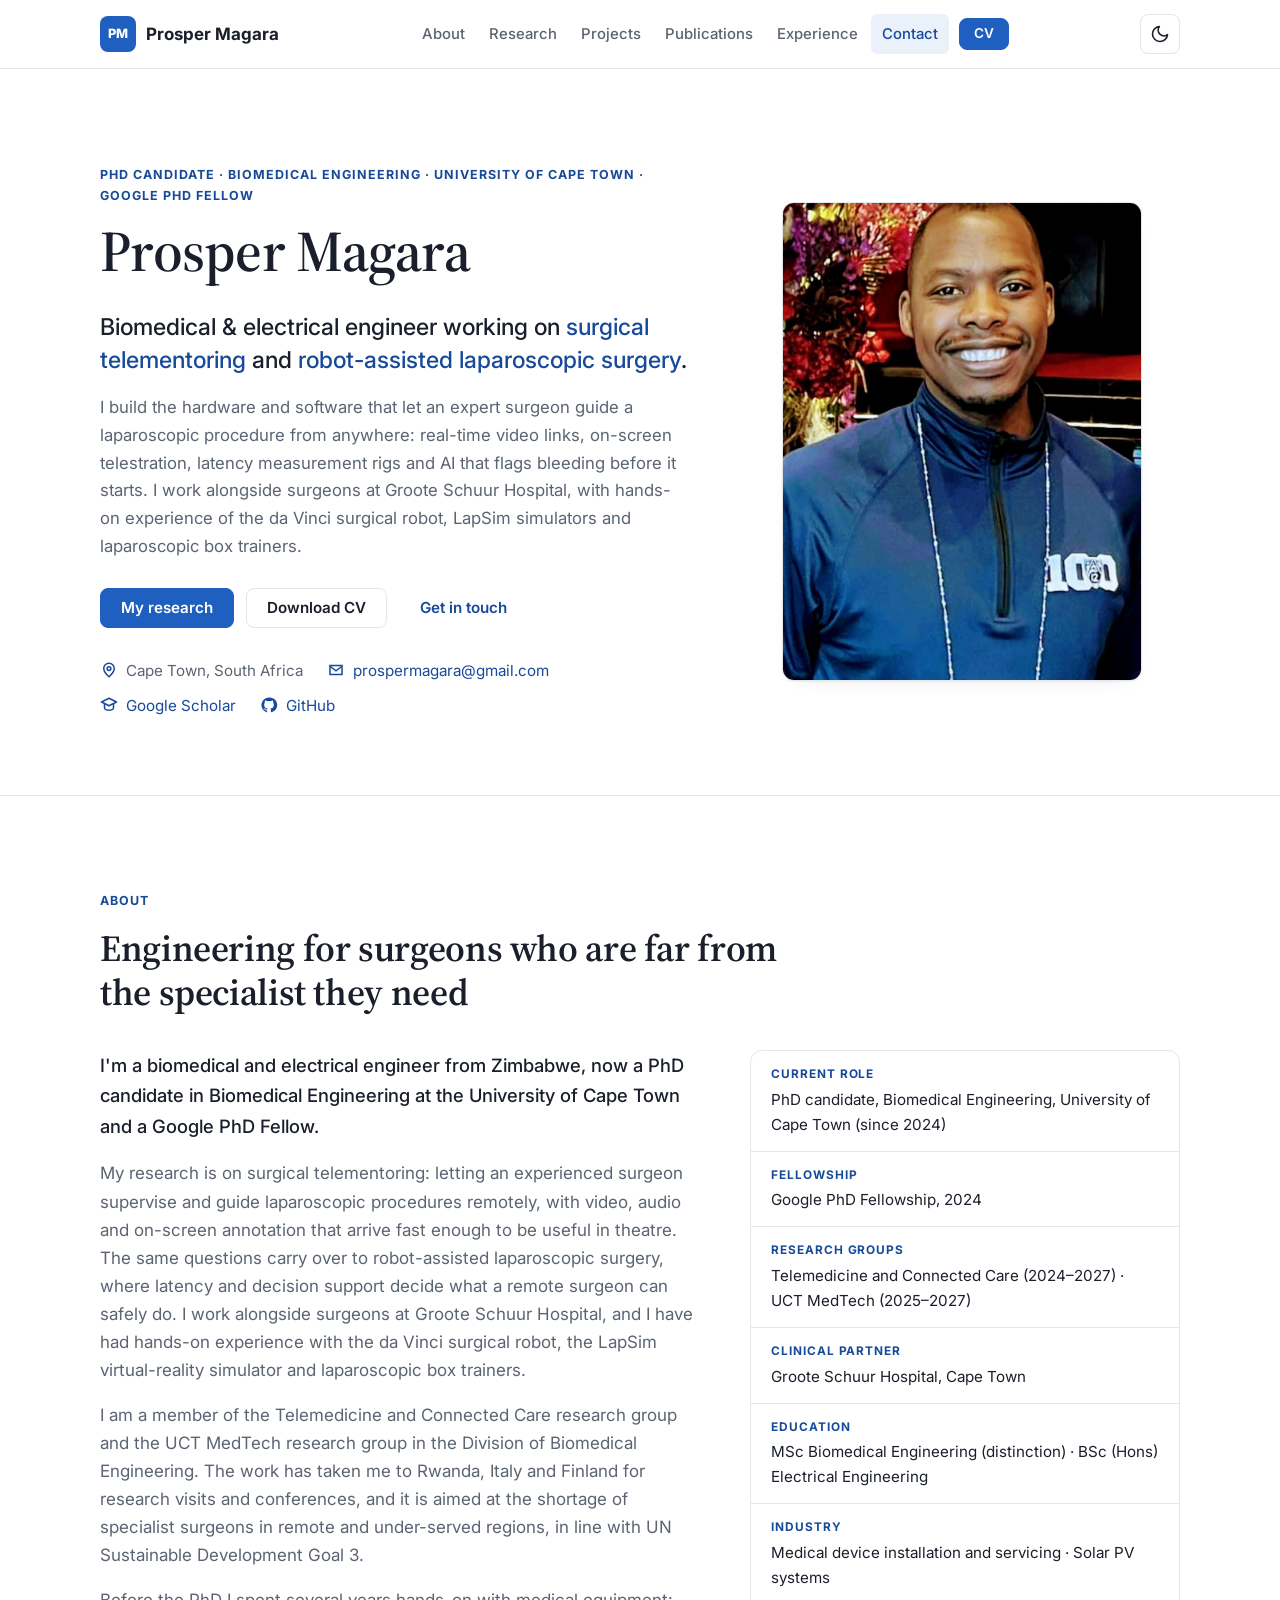
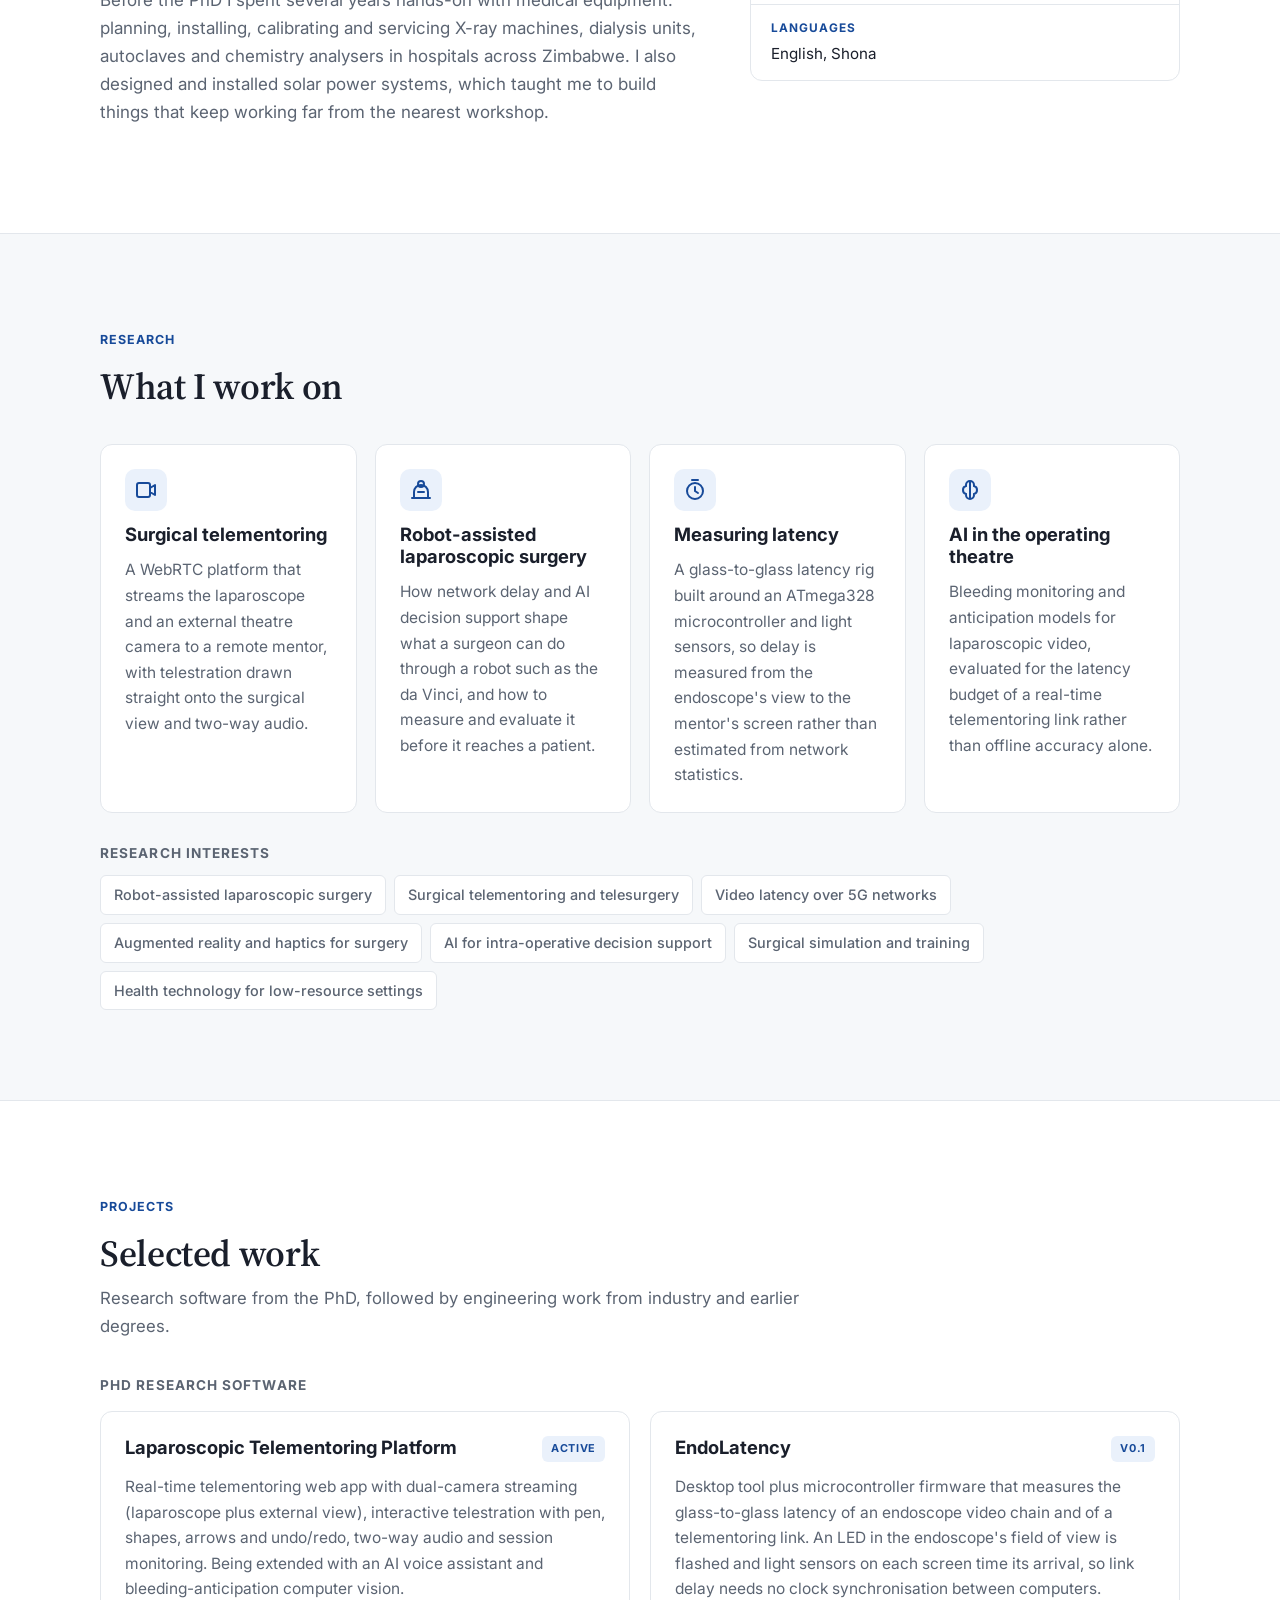
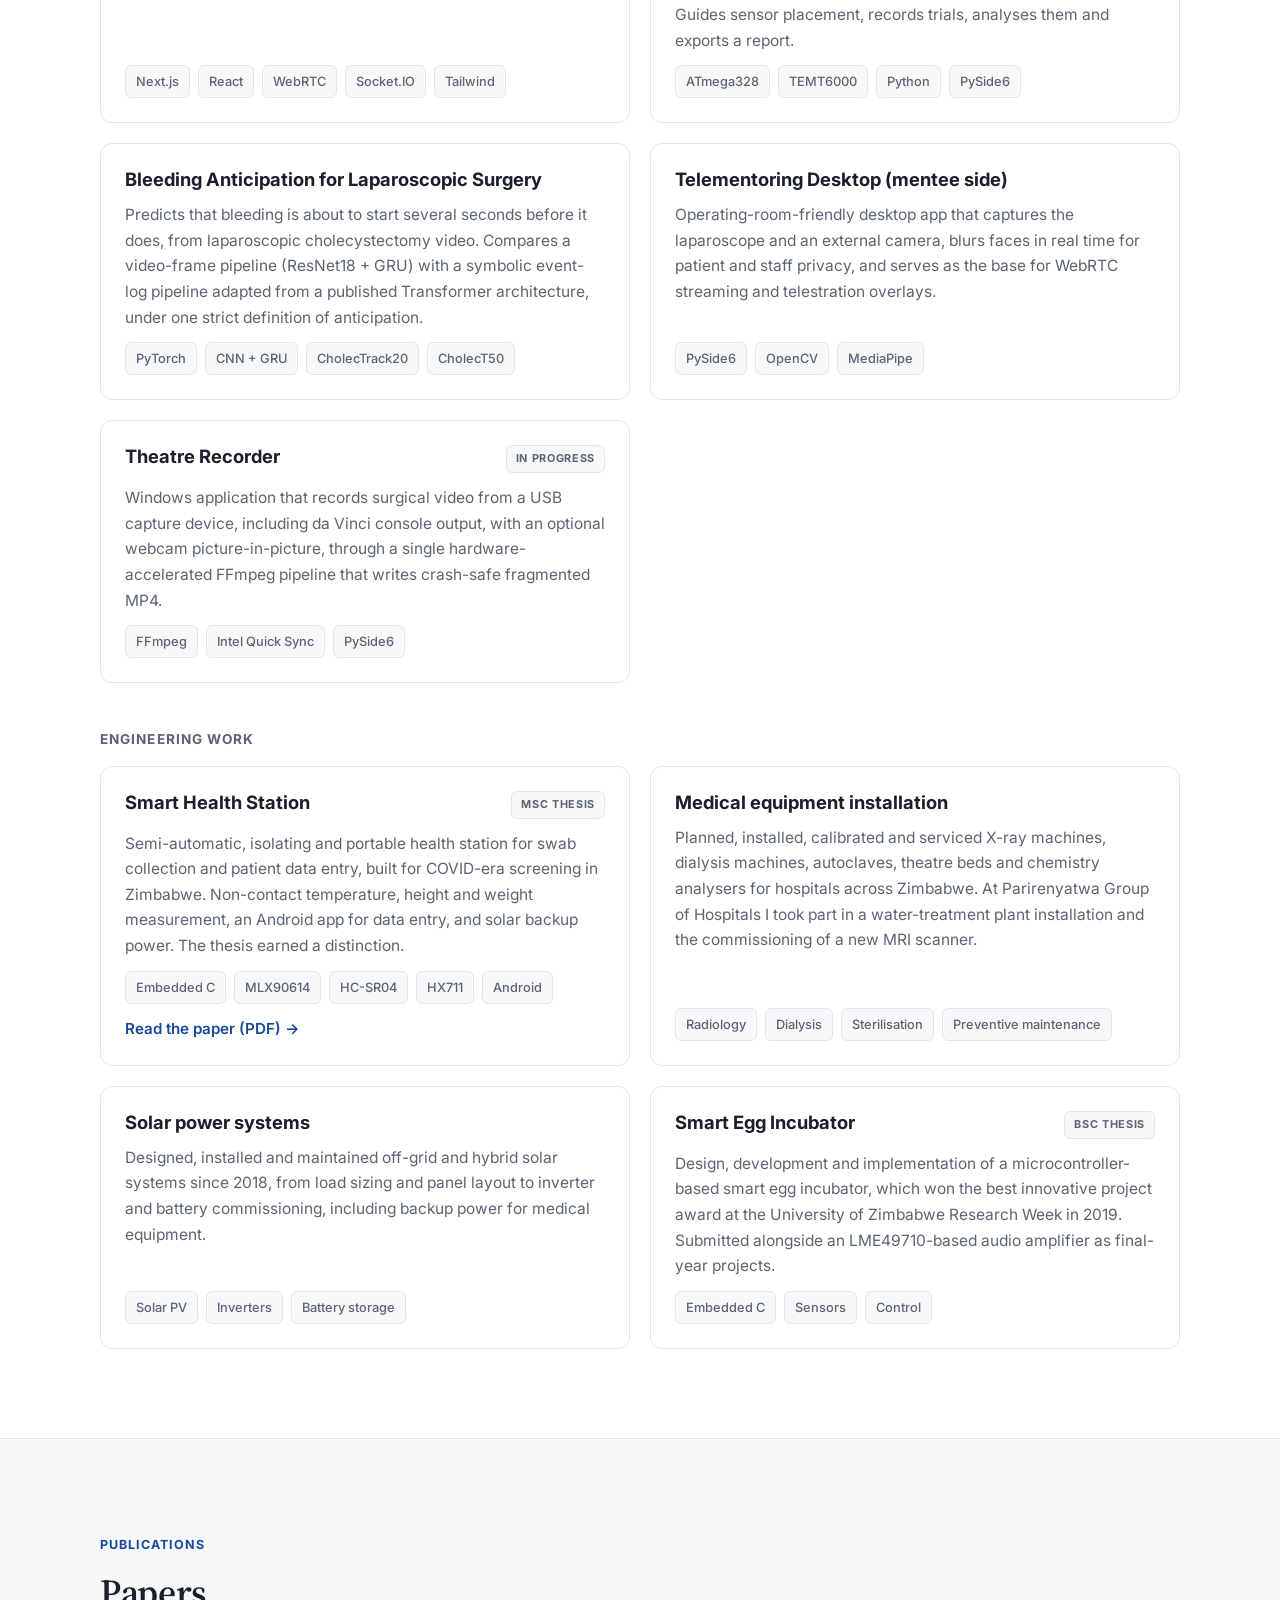
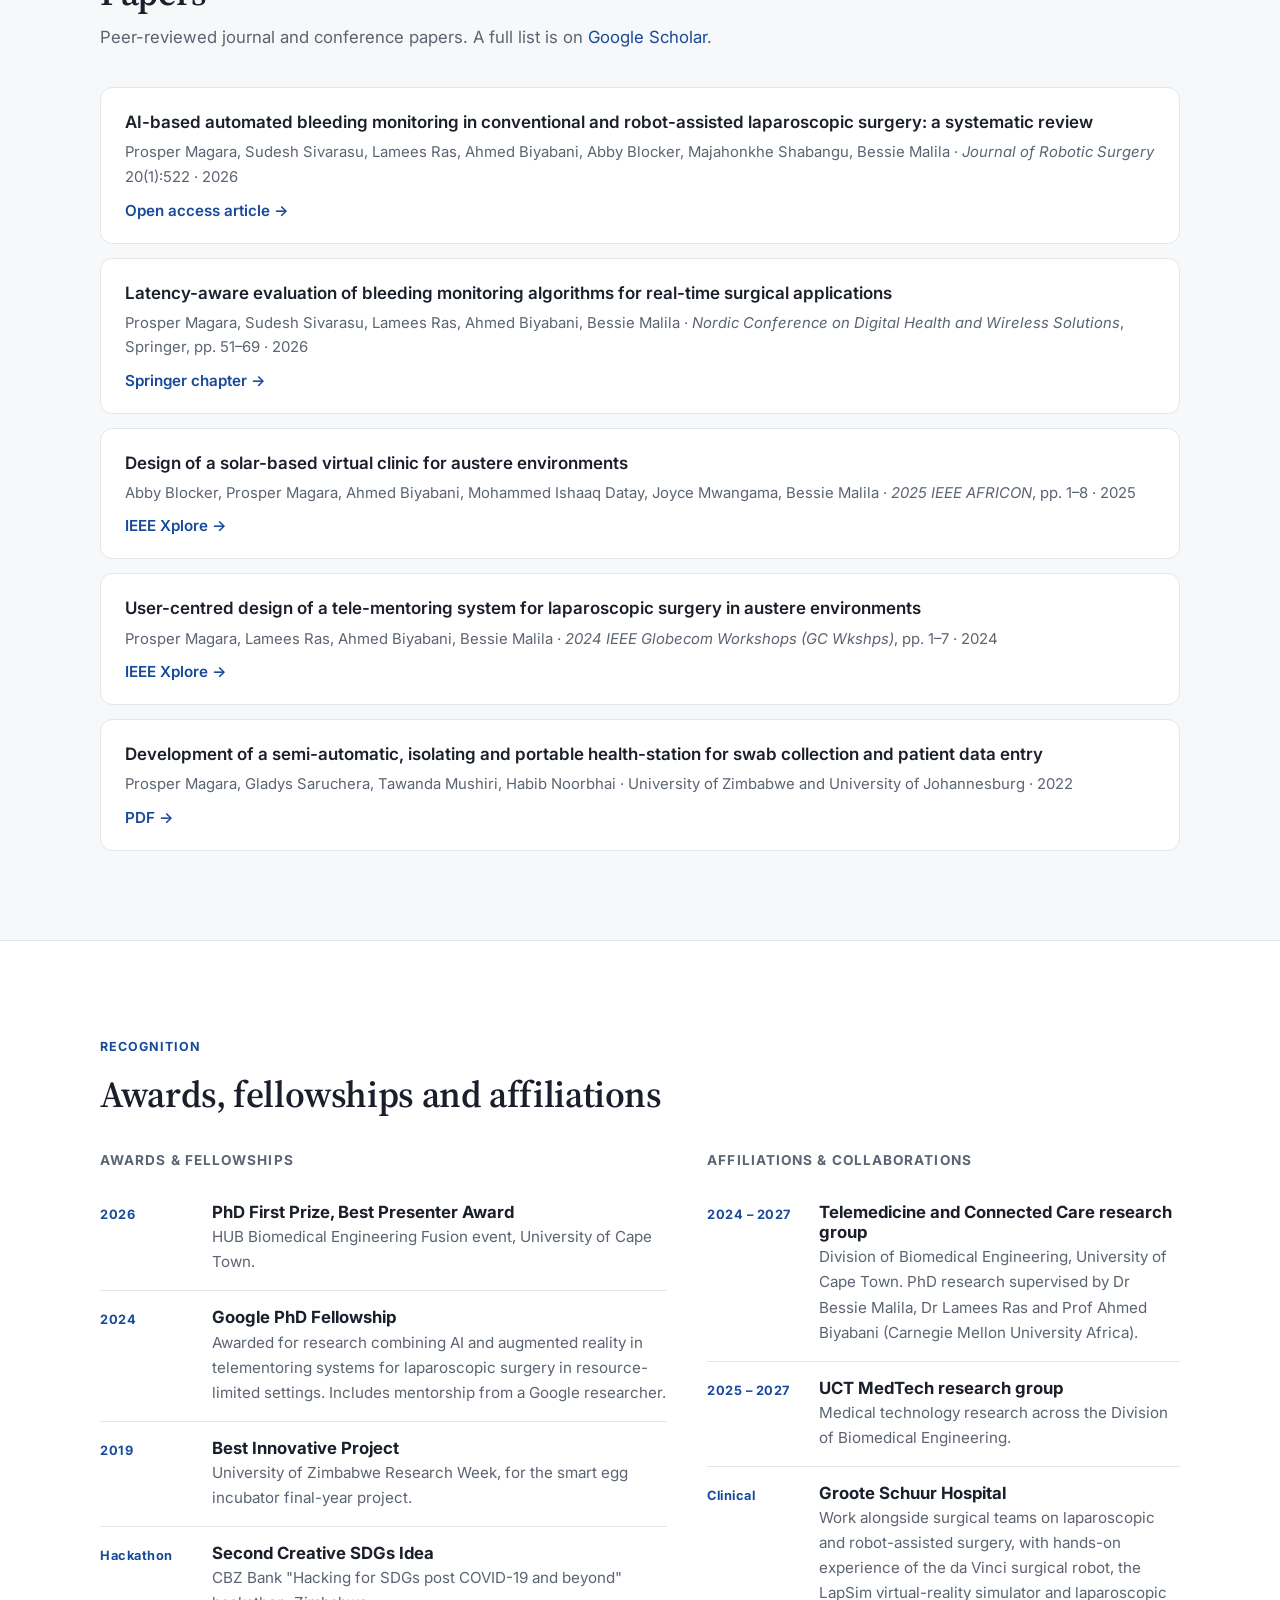
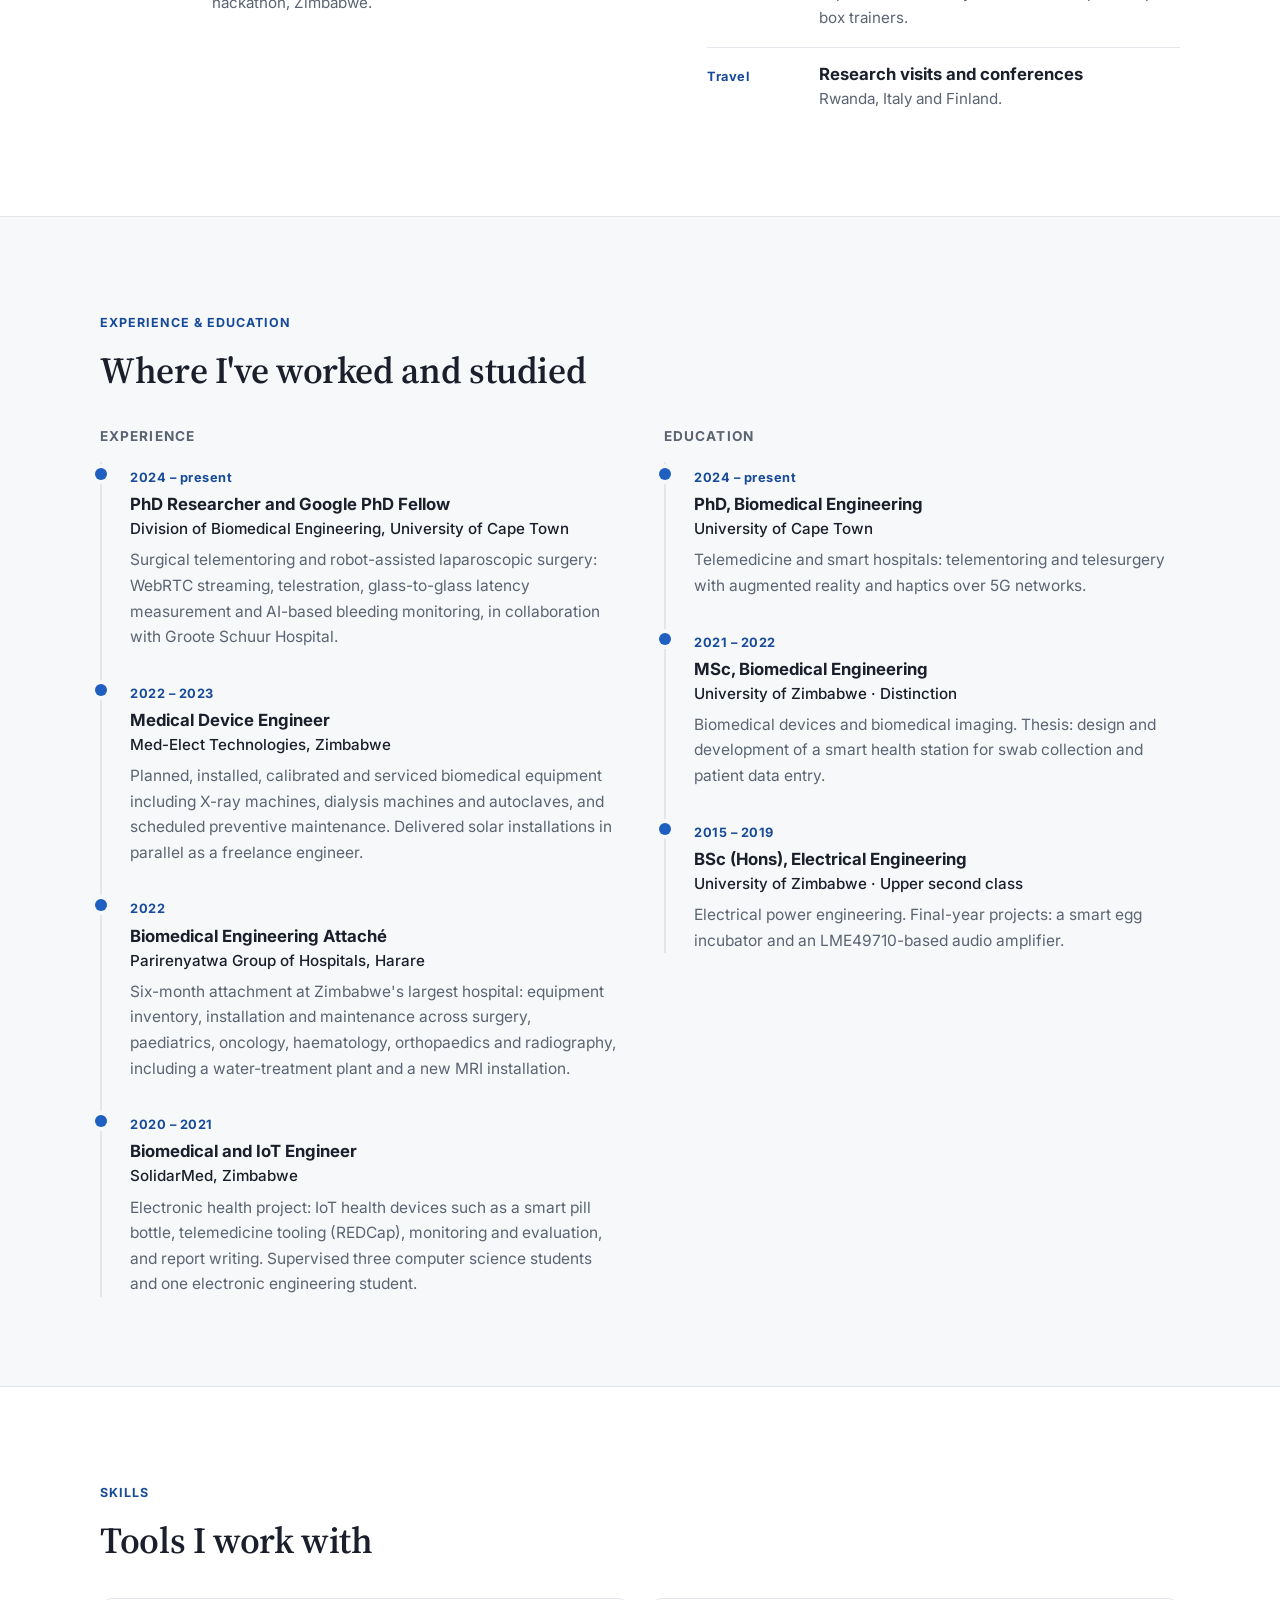
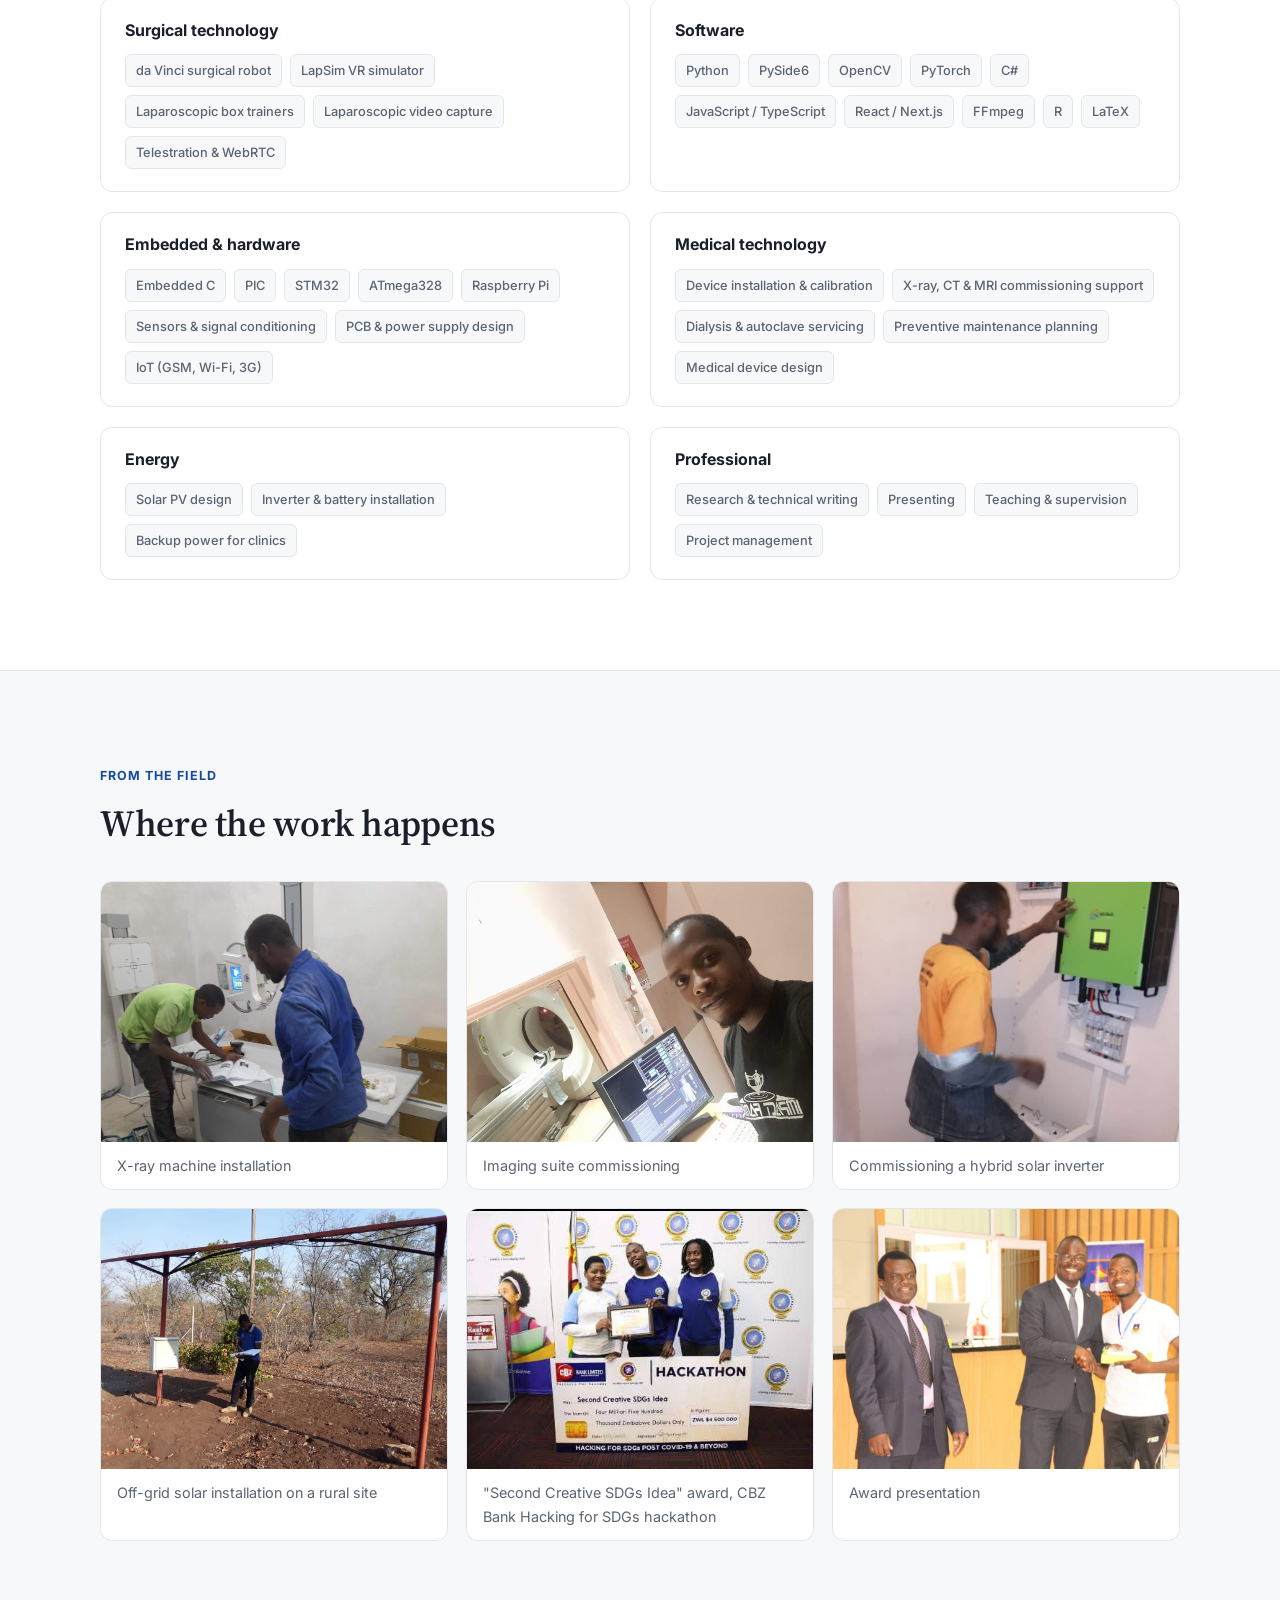
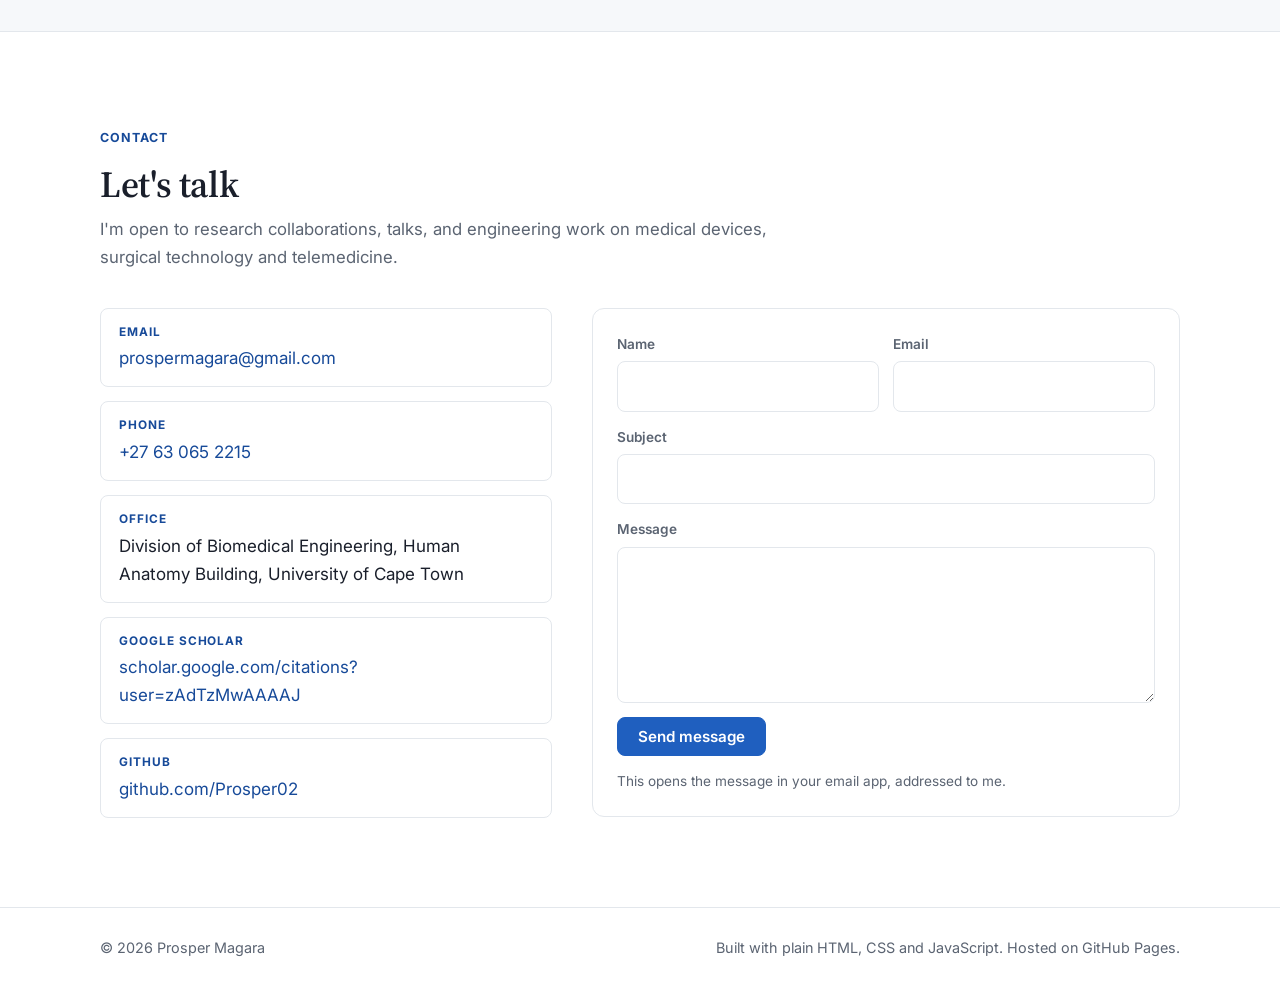
==== commit 9234c8f9: "White design, publications list, awards, affiliations and surgical robotics content - Default to a w" ====
--- a/index.html
+++ b/index.html
@@ -4,17 +4,17 @@
   <meta charset="UTF-8">
   <meta name="viewport" content="width=device-width, initial-scale=1.0">
   <title>Prosper Magara | Biomedical &amp; Electrical Engineer</title>
-  <meta name="description" content="Prosper Magara is a biomedical and electrical engineer and PhD candidate at the University of Cape Town, building low-latency surgical telementoring systems for laparoscopic surgery.">
+  <meta name="description" content="Prosper Magara is a biomedical and electrical engineer, Google PhD Fellow and PhD candidate at the University of Cape Town, working on surgical telementoring and robot-assisted laparoscopic surgery.">
   <meta name="author" content="Prosper Magara">
-  <meta name="theme-color" content="#0f766e">
+  <meta name="theme-color" content="#1f5fbf">
   <link rel="icon" href="images/favicon.svg" type="image/svg+xml">
   <meta property="og:type" content="website">
   <meta property="og:title" content="Prosper Magara | Biomedical &amp; Electrical Engineer">
-  <meta property="og:description" content="PhD candidate at the University of Cape Town building low-latency surgical telementoring systems. Medical device engineer and solar systems installer.">
+  <meta property="og:description" content="Google PhD Fellow and PhD candidate at the University of Cape Town working on surgical telementoring, robot-assisted laparoscopic surgery and AI for the operating theatre.">
   <meta property="og:image" content="https://prosper02.github.io/prosper1/images/profile.jpg">
   <link rel="preconnect" href="https://fonts.googleapis.com">
   <link rel="preconnect" href="https://fonts.gstatic.com" crossorigin>
-  <link href="https://fonts.googleapis.com/css2?family=Inter:wght@400;500;600;700;800&display=swap" rel="stylesheet">
+  <link href="https://fonts.googleapis.com/css2?family=Inter:wght@400;500;600;700&family=Source+Serif+4:opsz,wght@8..60,500;8..60,600&display=swap" rel="stylesheet">
   <link rel="stylesheet" href="css/site.css">
 </head>
 <body>
@@ -30,8 +30,8 @@
         <a href="#about">About</a>
         <a href="#research">Research</a>
         <a href="#projects">Projects</a>
+        <a href="#publications">Publications</a>
         <a href="#experience">Experience</a>
-        <a href="#skills">Skills</a>
         <a href="#contact">Contact</a>
         <a class="btn btn-sm btn-primary nav-cv" href="assets/Prosper-Magara-CV.pdf" target="_blank" rel="noopener">CV</a>
       </nav>
@@ -52,19 +52,20 @@
     <section class="hero">
       <div class="container hero-grid">
         <div class="hero-copy">
-          <p class="eyebrow">PhD candidate · Biomedical Engineering · University of Cape Town</p>
+          <p class="eyebrow">PhD candidate · Biomedical Engineering · University of Cape Town · Google PhD Fellow</p>
           <h1>Prosper Magara</h1>
-          <p class="tagline">Biomedical &amp; electrical engineer building <span class="accent">low-latency telementoring systems</span> for surgery.</p>
-          <p class="lead">I design and build the hardware and software that let an expert surgeon guide a laparoscopic procedure from anywhere: real-time video links, on-screen telestration, latency measurement rigs and AI that anticipates bleeding before it starts. Before my PhD I installed and maintained medical equipment in hospitals across Zimbabwe and designed solar power systems.</p>
+          <p class="tagline">Biomedical &amp; electrical engineer working on <span class="accent">surgical telementoring</span> and <span class="accent">robot-assisted laparoscopic surgery</span>.</p>
+          <p class="lead">I build the hardware and software that let an expert surgeon guide a laparoscopic procedure from anywhere: real-time video links, on-screen telestration, latency measurement rigs and AI that flags bleeding before it starts. I work alongside surgeons at Groote Schuur Hospital, with hands-on experience of the da Vinci surgical robot, LapSim simulators and laparoscopic box trainers.</p>
           <div class="hero-actions">
-            <a class="btn btn-primary" href="#projects">View my work</a>
+            <a class="btn btn-primary" href="#research">My research</a>
             <a class="btn btn-outline" href="assets/Prosper-Magara-CV.pdf" target="_blank" rel="noopener">Download CV</a>
             <a class="btn btn-ghost" href="#contact">Get in touch</a>
           </div>
           <ul class="hero-facts" aria-label="Quick facts">
             <li><svg viewBox="0 0 24 24" width="18" height="18" aria-hidden="true"><path d="M12 21s-7-6.2-7-11a7 7 0 0 1 14 0c0 4.8-7 11-7 11z" fill="none" stroke="currentColor" stroke-width="2"/><circle cx="12" cy="10" r="2.5" fill="none" stroke="currentColor" stroke-width="2"/></svg>Cape Town, South Africa</li>
             <li><svg viewBox="0 0 24 24" width="18" height="18" aria-hidden="true"><path d="M4 6h16v12H4z" fill="none" stroke="currentColor" stroke-width="2"/><path d="m4 7 8 6 8-6" fill="none" stroke="currentColor" stroke-width="2"/></svg><a href="mailto:prospermagara@gmail.com">prospermagara@gmail.com</a></li>
-            <li><svg viewBox="0 0 24 24" width="18" height="18" aria-hidden="true"><path d="M12 2a10 10 0 0 0-3.2 19.5c.5.1.7-.2.7-.5v-1.8c-2.8.6-3.4-1.2-3.4-1.2-.4-1.1-1.1-1.4-1.1-1.4-.9-.6.1-.6.1-.6 1 .1 1.5 1 1.5 1 .9 1.6 2.4 1.1 3 .9.1-.7.4-1.1.6-1.4-2.2-.3-4.6-1.1-4.6-5a3.9 3.9 0 0 1 1-2.7 3.6 3.6 0 0 1 .1-2.7s.8-.3 2.8 1a9.5 9.5 0 0 1 5 0c1.9-1.3 2.8-1 2.8-1a3.6 3.6 0 0 1 .1 2.7 3.9 3.9 0 0 1 1 2.7c0 3.9-2.4 4.7-4.6 5 .4.3.7.9.7 1.9v2.8c0 .3.2.6.7.5A10 10 0 0 0 12 2z" fill="currentColor"/></svg><a href="https://github.com/Prosper02" target="_blank" rel="noopener">github.com/Prosper02</a></li>
+            <li><svg viewBox="0 0 24 24" width="18" height="18" aria-hidden="true"><path d="M12 3 2 8l10 5 10-5-10-5z" fill="none" stroke="currentColor" stroke-width="2" stroke-linejoin="round"/><path d="M6 10.5V16c0 1.5 3 3 6 3s6-1.5 6-3v-5.5" fill="none" stroke="currentColor" stroke-width="2"/></svg><a href="https://scholar.google.com/citations?user=zAdTzMwAAAAJ" target="_blank" rel="noopener">Google Scholar</a></li>
+            <li><svg viewBox="0 0 24 24" width="18" height="18" aria-hidden="true"><path d="M12 2a10 10 0 0 0-3.2 19.5c.5.1.7-.2.7-.5v-1.8c-2.8.6-3.4-1.2-3.4-1.2-.4-1.1-1.1-1.4-1.1-1.4-.9-.6.1-.6.1-.6 1 .1 1.5 1 1.5 1 .9 1.6 2.4 1.1 3 .9.1-.7.4-1.1.6-1.4-2.2-.3-4.6-1.1-4.6-5a3.9 3.9 0 0 1 1-2.7 3.6 3.6 0 0 1 .1-2.7s.8-.3 2.8 1a9.5 9.5 0 0 1 5 0c1.9-1.3 2.8-1 2.8-1a3.6 3.6 0 0 1 .1 2.7 3.9 3.9 0 0 1 1 2.7c0 3.9-2.4 4.7-4.6 5 .4.3.7.9.7 1.9v2.8c0 .3.2.6.7.5A10 10 0 0 0 12 2z" fill="currentColor"/></svg><a href="https://github.com/Prosper02" target="_blank" rel="noopener">GitHub</a></li>
           </ul>
         </div>
         <div class="hero-photo">
@@ -84,17 +85,19 @@
         </div>
         <div class="about-grid">
           <div class="about-text reveal">
-            <p>I'm a biomedical and electrical engineer from Zimbabwe, now a PhD candidate in Biomedical Engineering at the University of Cape Town.</p>
-            <p>My research is on surgical telementoring: letting an experienced surgeon supervise and guide laparoscopic procedures remotely, with video, audio and on-screen annotation that arrive fast enough to be useful in theatre. The work sits where real-time video engineering, embedded measurement hardware and computer vision meet, and it is aimed at the shortage of specialist surgeons in remote and under-served regions. That goal lines up with UN Sustainable Development Goal 3: good health and well-being for everyone, wherever they live.</p>
+            <p>I'm a biomedical and electrical engineer from Zimbabwe, now a PhD candidate in Biomedical Engineering at the University of Cape Town and a Google PhD Fellow.</p>
+            <p>My research is on surgical telementoring: letting an experienced surgeon supervise and guide laparoscopic procedures remotely, with video, audio and on-screen annotation that arrive fast enough to be useful in theatre. The same questions carry over to robot-assisted laparoscopic surgery, where latency and decision support decide what a remote surgeon can safely do. I work alongside surgeons at Groote Schuur Hospital, and I have had hands-on experience with the da Vinci surgical robot, the LapSim virtual-reality simulator and laparoscopic box trainers.</p>
+            <p>I am a member of the Telemedicine and Connected Care research group and the UCT MedTech research group in the Division of Biomedical Engineering. The work has taken me to Rwanda, Italy and Finland for research visits and conferences, and it is aimed at the shortage of specialist surgeons in remote and under-served regions, in line with UN Sustainable Development Goal 3.</p>
             <p>Before the PhD I spent several years hands-on with medical equipment: planning, installing, calibrating and servicing X-ray machines, dialysis units, autoclaves and chemistry analysers in hospitals across Zimbabwe. I also designed and installed solar power systems, which taught me to build things that keep working far from the nearest workshop.</p>
           </div>
           <dl class="facts reveal">
             <div><dt>Current role</dt><dd>PhD candidate, Biomedical Engineering, University of Cape Town (since 2024)</dd></div>
-            <div><dt>Research</dt><dd>Surgical telementoring, video latency, AI for laparoscopic surgery</dd></div>
+            <div><dt>Fellowship</dt><dd>Google PhD Fellowship, 2024</dd></div>
+            <div><dt>Research groups</dt><dd>Telemedicine and Connected Care (2024–2027) · UCT MedTech (2025–2027)</dd></div>
+            <div><dt>Clinical partner</dt><dd>Groote Schuur Hospital, Cape Town</dd></div>
             <div><dt>Education</dt><dd>MSc Biomedical Engineering (distinction) · BSc (Hons) Electrical Engineering</dd></div>
             <div><dt>Industry</dt><dd>Medical device installation and servicing · Solar PV systems</dd></div>
             <div><dt>Languages</dt><dd>English, Shona</dd></div>
-            <div><dt>Based in</dt><dd>Cape Town, South Africa</dd></div>
           </dl>
         </div>
       </div>
@@ -104,25 +107,42 @@
     <section class="section section-alt" id="research">
       <div class="container">
         <div class="section-head reveal">
-          <p class="eyebrow">Research focus</p>
-          <h2>Three questions I keep coming back to</h2>
-        </div>
-        <div class="cards-3">
+          <p class="eyebrow">Research</p>
+          <h2>What I work on</h2>
+        </div>
+        <div class="cards-4">
           <article class="card reveal">
             <div class="card-icon"><svg viewBox="0 0 24 24" width="24" height="24" aria-hidden="true"><rect x="3" y="5" width="13" height="14" rx="2" fill="none" stroke="currentColor" stroke-width="2"/><path d="m16 10 5-3v10l-5-3z" fill="none" stroke="currentColor" stroke-width="2" stroke-linejoin="round"/></svg></div>
-            <h3>How do you mentor a surgeon in real time?</h3>
+            <h3>Surgical telementoring</h3>
             <p>A WebRTC platform that streams the laparoscope and an external theatre camera to a remote mentor, with telestration drawn straight onto the surgical view and two-way audio.</p>
+          </article>
+          <article class="card reveal">
+            <div class="card-icon"><svg viewBox="0 0 24 24" width="24" height="24" aria-hidden="true"><path d="M5 20v-6a7 7 0 0 1 14 0v6" fill="none" stroke="currentColor" stroke-width="2"/><circle cx="12" cy="6" r="3" fill="none" stroke="currentColor" stroke-width="2"/><path d="M3 20h18M9 14h6" fill="none" stroke="currentColor" stroke-width="2" stroke-linecap="round"/></svg></div>
+            <h3>Robot-assisted laparoscopic surgery</h3>
+            <p>How network delay and AI decision support shape what a surgeon can do through a robot such as the da Vinci, and how to measure and evaluate it before it reaches a patient.</p>
           </article>
           <article class="card reveal">
             <div class="card-icon"><svg viewBox="0 0 24 24" width="24" height="24" aria-hidden="true"><circle cx="12" cy="13" r="8" fill="none" stroke="currentColor" stroke-width="2"/><path d="M12 9v4l3 2M9 2h6" fill="none" stroke="currentColor" stroke-width="2" stroke-linecap="round"/></svg></div>
-            <h3>How much delay is really there?</h3>
-            <p>A glass-to-glass latency rig built around an ATmega328 microcontroller and light sensors, so delay is measured from the endoscope's view to the mentor's screen instead of estimated from network statistics.</p>
+            <h3>Measuring latency</h3>
+            <p>A glass-to-glass latency rig built around an ATmega328 microcontroller and light sensors, so delay is measured from the endoscope's view to the mentor's screen rather than estimated from network statistics.</p>
           </article>
           <article class="card reveal">
             <div class="card-icon"><svg viewBox="0 0 24 24" width="24" height="24" aria-hidden="true"><path d="M12 3a4 4 0 0 1 4 4v1a4 4 0 0 1 3 4 4 4 0 0 1-3 4v1a4 4 0 0 1-8 0v-1a4 4 0 0 1-3-4 4 4 0 0 1 3-4V7a4 4 0 0 1 4-4z" fill="none" stroke="currentColor" stroke-width="2"/><path d="M12 3v18" fill="none" stroke="currentColor" stroke-width="2"/></svg></div>
-            <h3>Can software see trouble coming?</h3>
-            <p>Models that anticipate intra-operative bleeding seconds before it starts, trained on laparoscopic cholecystectomy video, so a mentor can warn a trainee in time.</p>
-          </article>
+            <h3>AI in the operating theatre</h3>
+            <p>Bleeding monitoring and anticipation models for laparoscopic video, evaluated for the latency budget of a real-time telementoring link rather than offline accuracy alone.</p>
+          </article>
+        </div>
+        <div class="interests reveal">
+          <h3>Research interests</h3>
+          <ul class="tags tags-lg">
+            <li>Robot-assisted laparoscopic surgery</li>
+            <li>Surgical telementoring and telesurgery</li>
+            <li>Video latency over 5G networks</li>
+            <li>Augmented reality and haptics for surgery</li>
+            <li>AI for intra-operative decision support</li>
+            <li>Surgical simulation and training</li>
+            <li>Health technology for low-resource settings</li>
+          </ul>
         </div>
       </div>
     </section>
@@ -173,7 +193,7 @@
               <h3>Theatre Recorder</h3>
               <span class="badge badge-muted">In progress</span>
             </header>
-            <p>Windows application that records surgical video from a USB capture device with an optional webcam picture-in-picture, through a single hardware-accelerated FFmpeg pipeline that writes crash-safe fragmented MP4.</p>
+            <p>Windows application that records surgical video from a USB capture device, including da Vinci console output, with an optional webcam picture-in-picture, through a single hardware-accelerated FFmpeg pipeline that writes crash-safe fragmented MP4.</p>
             <ul class="tags"><li>FFmpeg</li><li>Intel Quick Sync</li><li>PySide6</li></ul>
           </article>
         </div>
@@ -208,9 +228,225 @@
               <h3>Smart Egg Incubator</h3>
               <span class="badge badge-muted">BSc thesis</span>
             </header>
-            <p>Design, development and implementation of a microcontroller-based smart egg incubator, submitted alongside an audio amplifier design based on the LME49710 as final-year electrical engineering projects.</p>
+            <p>Design, development and implementation of a microcontroller-based smart egg incubator, which won the best innovative project award at the University of Zimbabwe Research Week in 2019. Submitted alongside an LME49710-based audio amplifier as final-year projects.</p>
             <ul class="tags"><li>Embedded C</li><li>Sensors</li><li>Control</li></ul>
           </article>
+        </div>
+      </div>
+    </section>
+
+    <!-- Publications -->
+    <section class="section section-alt" id="publications">
+      <div class="container">
+        <div class="section-head reveal">
+          <p class="eyebrow">Publications</p>
+          <h2>Papers</h2>
+          <p class="section-intro">Peer-reviewed journal and conference papers. A full list is on <a href="https://scholar.google.com/citations?user=zAdTzMwAAAAJ" target="_blank" rel="noopener">Google Scholar</a>.</p>
+        </div>
+        <ol class="pubs reveal">
+          <li>
+            <p class="pub-title">AI-based automated bleeding monitoring in conventional and robot-assisted laparoscopic surgery: a systematic review</p>
+            <p class="pub-meta">Prosper Magara, Sudesh Sivarasu, Lamees Ras, Ahmed Biyabani, Abby Blocker, Majahonkhe Shabangu, Bessie Malila · <em>Journal of Robotic Surgery</em> 20(1):522 · 2026</p>
+            <div class="pub-links"><a class="card-link" href="https://doi.org/10.1007/s11701-026-03469-4" target="_blank" rel="noopener">Open access article</a></div>
+          </li>
+          <li>
+            <p class="pub-title">Latency-aware evaluation of bleeding monitoring algorithms for real-time surgical applications</p>
+            <p class="pub-meta">Prosper Magara, Sudesh Sivarasu, Lamees Ras, Ahmed Biyabani, Bessie Malila · <em>Nordic Conference on Digital Health and Wireless Solutions</em>, Springer, pp. 51–69 · 2026</p>
+            <div class="pub-links"><a class="card-link" href="https://doi.org/10.1007/978-3-032-28819-6_4" target="_blank" rel="noopener">Springer chapter</a></div>
+          </li>
+          <li>
+            <p class="pub-title">Design of a solar-based virtual clinic for austere environments</p>
+            <p class="pub-meta">Abby Blocker, Prosper Magara, Ahmed Biyabani, Mohammed Ishaaq Datay, Joyce Mwangama, Bessie Malila · <em>2025 IEEE AFRICON</em>, pp. 1–8 · 2025</p>
+            <div class="pub-links"><a class="card-link" href="https://ieeexplore.ieee.org/document/11533841" target="_blank" rel="noopener">IEEE Xplore</a></div>
+          </li>
+          <li>
+            <p class="pub-title">User-centred design of a tele-mentoring system for laparoscopic surgery in austere environments</p>
+            <p class="pub-meta">Prosper Magara, Lamees Ras, Ahmed Biyabani, Bessie Malila · <em>2024 IEEE Globecom Workshops (GC Wkshps)</em>, pp. 1–7 · 2024</p>
+            <div class="pub-links"><a class="card-link" href="https://ieeexplore.ieee.org/document/11101565" target="_blank" rel="noopener">IEEE Xplore</a></div>
+          </li>
+          <li>
+            <p class="pub-title">Development of a semi-automatic, isolating and portable health-station for swab collection and patient data entry</p>
+            <p class="pub-meta">Prosper Magara, Gladys Saruchera, Tawanda Mushiri, Habib Noorbhai · University of Zimbabwe and University of Johannesburg · 2022</p>
+            <div class="pub-links"><a class="card-link" href="assets/smart-health-station-paper.pdf" target="_blank" rel="noopener">PDF</a></div>
+          </li>
+        </ol>
+      </div>
+    </section>
+
+    <!-- Awards & affiliations -->
+    <section class="section" id="awards">
+      <div class="container">
+        <div class="section-head reveal">
+          <p class="eyebrow">Recognition</p>
+          <h2>Awards, fellowships and affiliations</h2>
+        </div>
+        <div class="awards-grid">
+          <div class="reveal">
+            <h3 class="group-title" style="margin-top:0">Awards &amp; fellowships</h3>
+            <ul class="award-list">
+              <li>
+                <span class="when">2026</span>
+                <div>
+                  <h4>PhD First Prize, Best Presenter Award</h4>
+                  <p>HUB Biomedical Engineering Fusion event, University of Cape Town.</p>
+                </div>
+              </li>
+              <li>
+                <span class="when">2024</span>
+                <div>
+                  <h4>Google PhD Fellowship</h4>
+                  <p>Awarded for research combining AI and augmented reality in telementoring systems for laparoscopic surgery in resource-limited settings. Includes mentorship from a Google researcher.</p>
+                </div>
+              </li>
+              <li>
+                <span class="when">2019</span>
+                <div>
+                  <h4>Best Innovative Project</h4>
+                  <p>University of Zimbabwe Research Week, for the smart egg incubator final-year project.</p>
+                </div>
+              </li>
+              <li>
+                <span class="when">Hackathon</span>
+                <div>
+                  <h4>Second Creative SDGs Idea</h4>
+                  <p>CBZ Bank "Hacking for SDGs post COVID-19 and beyond" hackathon, Zimbabwe.</p>
+                </div>
+              </li>
+            </ul>
+          </div>
+          <div class="reveal">
+            <h3 class="group-title" style="margin-top:0">Affiliations &amp; collaborations</h3>
+            <ul class="affil-list">
+              <li>
+                <span class="when">2024 – 2027</span>
+                <div>
+                  <h4>Telemedicine and Connected Care research group</h4>
+                  <p>Division of Biomedical Engineering, University of Cape Town. PhD research supervised by Dr Bessie Malila, Dr Lamees Ras and Prof Ahmed Biyabani (Carnegie Mellon University Africa).</p>
+                </div>
+              </li>
+              <li>
+                <span class="when">2025 – 2027</span>
+                <div>
+                  <h4>UCT MedTech research group</h4>
+                  <p>Medical technology research across the Division of Biomedical Engineering.</p>
+                </div>
+              </li>
+              <li>
+                <span class="when">Clinical</span>
+                <div>
+                  <h4>Groote Schuur Hospital</h4>
+                  <p>Work alongside surgical teams on laparoscopic and robot-assisted surgery, with hands-on experience of the da Vinci surgical robot, the LapSim virtual-reality simulator and laparoscopic box trainers.</p>
+                </div>
+              </li>
+              <li>
+                <span class="when">Travel</span>
+                <div>
+                  <h4>Research visits and conferences</h4>
+                  <p>Rwanda, Italy and Finland.</p>
+                </div>
+              </li>
+            </ul>
+          </div>
+        </div>
+      </div>
+    </section>
+
+    <!-- Experience & Education -->
+    <section class="section section-alt" id="experience">
+      <div class="container">
+        <div class="section-head reveal">
+          <p class="eyebrow">Experience &amp; education</p>
+          <h2>Where I've worked and studied</h2>
+        </div>
+        <div class="timeline-grid">
+          <div class="reveal">
+            <h3 class="group-title">Experience</h3>
+            <ol class="timeline">
+              <li>
+                <span class="when">2024 – present</span>
+                <h4>PhD Researcher and Google PhD Fellow</h4>
+                <p class="where">Division of Biomedical Engineering, University of Cape Town</p>
+                <p>Surgical telementoring and robot-assisted laparoscopic surgery: WebRTC streaming, telestration, glass-to-glass latency measurement and AI-based bleeding monitoring, in collaboration with Groote Schuur Hospital.</p>
+              </li>
+              <li>
+                <span class="when">2022 – 2023</span>
+                <h4>Medical Device Engineer</h4>
+                <p class="where">Med-Elect Technologies, Zimbabwe</p>
+                <p>Planned, installed, calibrated and serviced biomedical equipment including X-ray machines, dialysis machines and autoclaves, and scheduled preventive maintenance. Delivered solar installations in parallel as a freelance engineer.</p>
+              </li>
+              <li>
+                <span class="when">2022</span>
+                <h4>Biomedical Engineering Attaché</h4>
+                <p class="where">Parirenyatwa Group of Hospitals, Harare</p>
+                <p>Six-month attachment at Zimbabwe's largest hospital: equipment inventory, installation and maintenance across surgery, paediatrics, oncology, haematology, orthopaedics and radiography, including a water-treatment plant and a new MRI installation.</p>
+              </li>
+              <li>
+                <span class="when">2020 – 2021</span>
+                <h4>Biomedical and IoT Engineer</h4>
+                <p class="where">SolidarMed, Zimbabwe</p>
+                <p>Electronic health project: IoT health devices such as a smart pill bottle, telemedicine tooling (REDCap), monitoring and evaluation, and report writing. Supervised three computer science students and one electronic engineering student.</p>
+              </li>
+            </ol>
+          </div>
+          <div class="reveal">
+            <h3 class="group-title">Education</h3>
+            <ol class="timeline">
+              <li>
+                <span class="when">2024 – present</span>
+                <h4>PhD, Biomedical Engineering</h4>
+                <p class="where">University of Cape Town</p>
+                <p>Telemedicine and smart hospitals: telementoring and telesurgery with augmented reality and haptics over 5G networks.</p>
+              </li>
+              <li>
+                <span class="when">2021 – 2022</span>
+                <h4>MSc, Biomedical Engineering</h4>
+                <p class="where">University of Zimbabwe · Distinction</p>
+                <p>Biomedical devices and biomedical imaging. Thesis: design and development of a smart health station for swab collection and patient data entry.</p>
+              </li>
+              <li>
+                <span class="when">2015 – 2019</span>
+                <h4>BSc (Hons), Electrical Engineering</h4>
+                <p class="where">University of Zimbabwe · Upper second class</p>
+                <p>Electrical power engineering. Final-year projects: a smart egg incubator and an LME49710-based audio amplifier.</p>
+              </li>
+            </ol>
+          </div>
+        </div>
+      </div>
+    </section>
+
+    <!-- Skills -->
+    <section class="section" id="skills">
+      <div class="container">
+        <div class="section-head reveal">
+          <p class="eyebrow">Skills</p>
+          <h2>Tools I work with</h2>
+        </div>
+        <div class="skills-grid">
+          <div class="skill-group reveal">
+            <h3>Surgical technology</h3>
+            <ul class="tags"><li>da Vinci surgical robot</li><li>LapSim VR simulator</li><li>Laparoscopic box trainers</li><li>Laparoscopic video capture</li><li>Telestration &amp; WebRTC</li></ul>
+          </div>
+          <div class="skill-group reveal">
+            <h3>Software</h3>
+            <ul class="tags"><li>Python</li><li>PySide6</li><li>OpenCV</li><li>PyTorch</li><li>C#</li><li>JavaScript / TypeScript</li><li>React / Next.js</li><li>FFmpeg</li><li>R</li><li>LaTeX</li></ul>
+          </div>
+          <div class="skill-group reveal">
+            <h3>Embedded &amp; hardware</h3>
+            <ul class="tags"><li>Embedded C</li><li>PIC</li><li>STM32</li><li>ATmega328</li><li>Raspberry Pi</li><li>Sensors &amp; signal conditioning</li><li>PCB &amp; power supply design</li><li>IoT (GSM, Wi-Fi, 3G)</li></ul>
+          </div>
+          <div class="skill-group reveal">
+            <h3>Medical technology</h3>
+            <ul class="tags"><li>Device installation &amp; calibration</li><li>X-ray, CT &amp; MRI commissioning support</li><li>Dialysis &amp; autoclave servicing</li><li>Preventive maintenance planning</li><li>Medical device design</li></ul>
+          </div>
+          <div class="skill-group reveal">
+            <h3>Energy</h3>
+            <ul class="tags"><li>Solar PV design</li><li>Inverter &amp; battery installation</li><li>Backup power for clinics</li></ul>
+          </div>
+          <div class="skill-group reveal">
+            <h3>Professional</h3>
+            <ul class="tags"><li>Research &amp; technical writing</li><li>Presenting</li><li>Teaching &amp; supervision</li><li>Project management</li></ul>
+          </div>
         </div>
       </div>
     </section>
@@ -233,122 +469,13 @@
       </div>
     </section>
 
-    <!-- Experience & Education -->
-    <section class="section" id="experience">
-      <div class="container">
-        <div class="section-head reveal">
-          <p class="eyebrow">Experience &amp; education</p>
-          <h2>Where I've worked and studied</h2>
-        </div>
-        <div class="timeline-grid">
-          <div class="reveal">
-            <h3 class="group-title">Experience</h3>
-            <ol class="timeline">
-              <li>
-                <span class="when">2024 – present</span>
-                <h4>PhD Researcher, Biomedical Engineering</h4>
-                <p class="where">University of Cape Town</p>
-                <p>Low-latency surgical telementoring for laparoscopic surgery: WebRTC streaming, telestration, glass-to-glass latency measurement and AI-based bleeding anticipation.</p>
-              </li>
-              <li>
-                <span class="when">2022 – 2023</span>
-                <h4>Medical Device Engineer</h4>
-                <p class="where">Med-Elect Technologies, Zimbabwe</p>
-                <p>Planned, installed, calibrated and serviced biomedical equipment including X-ray machines, dialysis machines and autoclaves, and scheduled preventive maintenance. Delivered solar installations in parallel as a freelance engineer.</p>
-              </li>
-              <li>
-                <span class="when">2022</span>
-                <h4>Biomedical Engineering Attaché</h4>
-                <p class="where">Parirenyatwa Group of Hospitals, Harare</p>
-                <p>Six-month attachment at Zimbabwe's largest hospital: equipment inventory, installation and maintenance across surgery, paediatrics, oncology, haematology, orthopaedics and radiography, including a water-treatment plant and a new MRI installation.</p>
-              </li>
-              <li>
-                <span class="when">2020 – 2021</span>
-                <h4>Biomedical and IoT Engineer</h4>
-                <p class="where">SolidarMed, Zimbabwe</p>
-                <p>Electronic health project: IoT health devices such as a smart pill bottle, telemedicine tooling (REDCap), monitoring and evaluation, and report writing. Supervised three computer science students and one electronic engineering student.</p>
-              </li>
-            </ol>
-          </div>
-          <div class="reveal">
-            <h3 class="group-title">Education</h3>
-            <ol class="timeline">
-              <li>
-                <span class="when">2024 – present</span>
-                <h4>PhD, Biomedical Engineering</h4>
-                <p class="where">University of Cape Town</p>
-                <p>Telemedicine and smart hospitals: telesurgery with augmented reality and haptics over 5G networks.</p>
-              </li>
-              <li>
-                <span class="when">2021 – 2022</span>
-                <h4>MSc, Biomedical Engineering</h4>
-                <p class="where">University of Zimbabwe · Distinction</p>
-                <p>Biomedical devices and biomedical imaging. Thesis: design and development of a smart health station for swab collection and patient data entry.</p>
-              </li>
-              <li>
-                <span class="when">2015 – 2019</span>
-                <h4>BSc (Hons), Electrical Engineering</h4>
-                <p class="where">University of Zimbabwe · Upper second class</p>
-                <p>Electrical power engineering. Final-year projects: a smart egg incubator and an LME49710-based audio amplifier.</p>
-              </li>
-            </ol>
-          </div>
-        </div>
-      </div>
-    </section>
-
-    <!-- Skills -->
-    <section class="section section-alt" id="skills">
-      <div class="container">
-        <div class="section-head reveal">
-          <p class="eyebrow">Skills</p>
-          <h2>Tools I work with</h2>
-        </div>
-        <div class="skills-grid">
-          <div class="skill-group reveal">
-            <h3>Embedded &amp; hardware</h3>
-            <ul class="tags"><li>Embedded C</li><li>PIC</li><li>STM32</li><li>ATmega328</li><li>Raspberry Pi</li><li>Sensors &amp; signal conditioning</li><li>PCB &amp; power supply design</li><li>IoT (GSM, Wi-Fi, 3G)</li></ul>
-          </div>
-          <div class="skill-group reveal">
-            <h3>Software</h3>
-            <ul class="tags"><li>Python</li><li>PySide6</li><li>OpenCV</li><li>PyTorch</li><li>C#</li><li>JavaScript / TypeScript</li><li>React / Next.js</li><li>WebRTC</li><li>FFmpeg</li><li>R</li><li>LaTeX</li></ul>
-          </div>
-          <div class="skill-group reveal">
-            <h3>Medical technology</h3>
-            <ul class="tags"><li>Device installation &amp; calibration</li><li>X-ray, CT &amp; MRI commissioning support</li><li>Dialysis &amp; autoclave servicing</li><li>Preventive maintenance planning</li><li>Medical device design</li></ul>
-          </div>
-          <div class="skill-group reveal">
-            <h3>Energy &amp; professional</h3>
-            <ul class="tags"><li>Solar PV design</li><li>Inverter &amp; battery installation</li><li>Research &amp; technical writing</li><li>Presenting</li><li>Teaching &amp; supervision</li><li>Project management</li></ul>
-          </div>
-        </div>
-      </div>
-    </section>
-
-    <!-- Publications -->
-    <section class="section" id="publications">
-      <div class="container">
-        <div class="section-head reveal">
-          <p class="eyebrow">Publications</p>
-          <h2>Writing</h2>
-        </div>
-        <ol class="pubs reveal">
-          <li>
-            <p class="pub-title">Development of a semi-automatic, isolating and portable health-station for swab collection and patient data entry</p>
-            <p class="pub-meta">Prosper Magara, Gladys Saruchera, Tawanda Mushiri, Habib Noorbhai · University of Zimbabwe and University of Johannesburg · 2022</p>
-            <a class="card-link" href="assets/smart-health-station-paper.pdf" target="_blank" rel="noopener">PDF</a>
-          </li>
-        </ol>
-      </div>
-    </section>
-
     <!-- Contact -->
-    <section class="section section-alt" id="contact">
+    <section class="section" id="contact">
       <div class="container">
         <div class="section-head reveal">
           <p class="eyebrow">Contact</p>
           <h2>Let's talk</h2>
-          <p class="section-intro">I'm open to research collaborations, talks, and engineering work on medical devices and telemedicine.</p>
+          <p class="section-intro">I'm open to research collaborations, talks, and engineering work on medical devices, surgical technology and telemedicine.</p>
         </div>
         <div class="contact-grid">
           <ul class="contact-list reveal">
@@ -363,6 +490,10 @@
             <li>
               <span class="contact-label">Office</span>
               <span>Division of Biomedical Engineering, Human Anatomy Building, University of Cape Town</span>
+            </li>
+            <li>
+              <span class="contact-label">Google Scholar</span>
+              <a href="https://scholar.google.com/citations?user=zAdTzMwAAAAJ" target="_blank" rel="noopener">scholar.google.com/citations?user=zAdTzMwAAAAJ</a>
             </li>
             <li>
               <span class="contact-label">GitHub</span>
--- a/css/site.css
+++ b/css/site.css
@@ -1,51 +1,36 @@
 /* ---------- Design tokens ---------- */
 :root {
-  --bg: #f6f8fb;
+  --bg: #ffffff;
   --bg-elev: #ffffff;
-  --bg-alt: #eef3f6;
-  --text: #0f172a;
-  --muted: #526071;
-  --line: #dde4ec;
-  --accent: #0f766e;
-  --accent-strong: #115e59;
-  --accent-soft: #d8f3ef;
-  --accent-text: #0b5f58;
+  --bg-alt: #f6f8fa;
+  --text: #1a1f2b;
+  --muted: #5b6472;
+  --line: #e3e7ec;
+  --accent: #1f5fbf;
+  --accent-strong: #174a99;
+  --accent-soft: #eaf1fb;
+  --accent-text: #174a99;
   --on-accent: #ffffff;
-  --shadow: 0 12px 32px -16px rgba(2, 6, 23, 0.25);
-  --radius: 18px;
-  --radius-sm: 10px;
+  --shadow: 0 1px 2px rgba(16, 24, 40, 0.05), 0 8px 24px -18px rgba(16, 24, 40, 0.18);
+  --radius: 12px;
+  --radius-sm: 8px;
   --max: 1120px;
   --font: "Inter", system-ui, -apple-system, "Segoe UI", Roboto, sans-serif;
+  --font-display: "Source Serif 4", Georgia, "Times New Roman", serif;
 }
 [data-theme="dark"] {
-  --bg: #0b1220;
-  --bg-elev: #121b2e;
-  --bg-alt: #0e1627;
-  --text: #e6ebf2;
-  --muted: #9aa8bb;
-  --line: #22304a;
-  --accent: #2dd4bf;
-  --accent-strong: #5eead4;
-  --accent-soft: #113f3b;
-  --accent-text: #7fe7d9;
-  --on-accent: #06231f;
-  --shadow: 0 16px 36px -18px rgba(0, 0, 0, 0.7);
-}
-@media (prefers-color-scheme: dark) {
-  :root:not([data-theme="light"]) {
-    --bg: #0b1220;
-    --bg-elev: #121b2e;
-    --bg-alt: #0e1627;
-    --text: #e6ebf2;
-    --muted: #9aa8bb;
-    --line: #22304a;
-    --accent: #2dd4bf;
-    --accent-strong: #5eead4;
-    --accent-soft: #113f3b;
-    --accent-text: #7fe7d9;
-    --on-accent: #06231f;
-    --shadow: 0 16px 36px -18px rgba(0, 0, 0, 0.7);
-  }
+  --bg: #0f141c;
+  --bg-elev: #161c26;
+  --bg-alt: #121821;
+  --text: #e8ecf1;
+  --muted: #9aa5b4;
+  --line: #273140;
+  --accent: #7fb0f5;
+  --accent-strong: #a3c6f8;
+  --accent-soft: #1a2b45;
+  --accent-text: #9cc3f8;
+  --on-accent: #0b1220;
+  --shadow: 0 1px 2px rgba(0, 0, 0, 0.4), 0 12px 28px -18px rgba(0, 0, 0, 0.7);
 }
 
 /* ---------- Base ---------- */
@@ -64,37 +49,38 @@
 img { max-width: 100%; height: auto; display: block; }
 a { color: var(--accent-text); text-decoration: none; }
 a:hover { text-decoration: underline; text-underline-offset: 3px; }
-h1, h2, h3, h4 { line-height: 1.15; margin: 0 0 0.5em; letter-spacing: -0.01em; }
-h1 { font-size: clamp(2.4rem, 5vw, 3.6rem); font-weight: 800; letter-spacing: -0.03em; }
-h2 { font-size: clamp(1.7rem, 3.2vw, 2.3rem); font-weight: 700; letter-spacing: -0.02em; }
-h3 { font-size: 1.2rem; font-weight: 700; }
+h1, h2, h3, h4 { line-height: 1.2; margin: 0 0 0.5em; }
+h1, h2 { font-family: var(--font-display); font-weight: 600; letter-spacing: -0.01em; }
+h1 { font-size: clamp(2.5rem, 5vw, 3.6rem); line-height: 1.08; }
+h2 { font-size: clamp(1.75rem, 3.2vw, 2.3rem); }
+h3 { font-size: 1.15rem; font-weight: 700; }
 h4 { font-size: 1.05rem; font-weight: 700; }
 p { margin: 0 0 1em; }
 ul, ol { margin: 0; padding: 0; list-style: none; }
 .container { max-width: var(--max); margin: 0 auto; padding: 0 20px; }
-.skip-link { position: absolute; left: -999px; top: 8px; background: var(--accent); color: var(--on-accent); padding: 8px 12px; border-radius: 8px; z-index: 100; }
+.skip-link { position: absolute; left: -999px; top: 8px; background: var(--accent); color: var(--on-accent); padding: 8px 12px; border-radius: 6px; z-index: 100; }
 .skip-link:focus { left: 8px; }
 :focus-visible { outline: 3px solid var(--accent); outline-offset: 3px; border-radius: 4px; }
 
 /* ---------- Buttons ---------- */
 .btn {
   display: inline-flex; align-items: center; gap: 8px;
-  padding: 12px 22px; border-radius: 999px;
+  padding: 11px 20px; border-radius: var(--radius-sm);
   font-weight: 600; font-size: 0.95rem; line-height: 1;
-  border: 1.5px solid transparent; cursor: pointer;
-  transition: transform .15s ease, background .15s ease, border-color .15s ease, box-shadow .15s ease;
+  border: 1px solid transparent; cursor: pointer;
+  transition: background .15s ease, border-color .15s ease, color .15s ease;
   font-family: inherit;
 }
-.btn:hover { text-decoration: none; transform: translateY(-1px); }
-.btn-primary { background: var(--accent); color: var(--on-accent); box-shadow: 0 8px 20px -10px var(--accent); }
-.btn-primary:hover { background: var(--accent-strong); }
+.btn:hover { text-decoration: none; }
+.btn-primary { background: var(--accent); color: var(--on-accent); border-color: var(--accent); }
+.btn-primary:hover { background: var(--accent-strong); border-color: var(--accent-strong); }
 .btn-outline { border-color: var(--line); color: var(--text); background: var(--bg-elev); }
-.btn-outline:hover { border-color: var(--accent); }
+.btn-outline:hover { border-color: var(--accent); color: var(--accent-text); }
 .btn-ghost { color: var(--accent-text); background: transparent; }
 .btn-ghost:hover { background: var(--accent-soft); }
-.btn-sm { padding: 8px 16px; font-size: 0.85rem; }
+.btn-sm { padding: 8px 14px; font-size: 0.85rem; }
 .icon-btn {
-  width: 40px; height: 40px; border-radius: 10px; border: 1px solid var(--line);
+  width: 40px; height: 40px; border-radius: var(--radius-sm); border: 1px solid var(--line);
   background: var(--bg-elev); color: var(--text); display: inline-grid; place-items: center; cursor: pointer;
 }
 .icon-btn:hover { border-color: var(--accent); }
@@ -102,20 +88,19 @@
 /* ---------- Header ---------- */
 .site-header {
   position: sticky; top: 0; z-index: 50;
-  background: color-mix(in srgb, var(--bg) 82%, transparent);
-  backdrop-filter: blur(12px); -webkit-backdrop-filter: blur(12px);
+  background: var(--bg);
   border-bottom: 1px solid var(--line);
 }
 .header-inner { display: flex; align-items: center; justify-content: space-between; gap: 16px; height: 68px; }
 .brand { display: inline-flex; align-items: center; gap: 10px; color: var(--text); font-weight: 700; }
 .brand:hover { text-decoration: none; }
 .brand-mark {
-  width: 36px; height: 36px; border-radius: 10px; display: grid; place-items: center;
+  width: 36px; height: 36px; border-radius: 8px; display: grid; place-items: center;
   background: var(--accent); color: var(--on-accent); font-size: 0.8rem; font-weight: 800; letter-spacing: 0.02em;
 }
-.site-nav { display: flex; align-items: center; gap: 4px; }
-.site-nav a:not(.btn) { padding: 8px 12px; border-radius: 8px; color: var(--muted); font-weight: 500; font-size: 0.95rem; }
-.site-nav a:not(.btn):hover, .site-nav a.active { color: var(--text); background: var(--accent-soft); text-decoration: none; }
+.site-nav { display: flex; align-items: center; gap: 2px; }
+.site-nav a:not(.btn) { padding: 8px 11px; border-radius: 6px; color: var(--muted); font-weight: 500; font-size: 0.93rem; }
+.site-nav a:not(.btn):hover, .site-nav a.active { color: var(--accent-text); background: var(--accent-soft); text-decoration: none; }
 .nav-cv { margin-left: 8px; }
 .header-actions { display: flex; align-items: center; gap: 8px; }
 .nav-toggle { display: none; flex-direction: column; gap: 5px; }
@@ -123,129 +108,132 @@
 .nav-toggle[aria-expanded="true"] span:nth-child(1) { transform: translateY(7px) rotate(45deg); }
 .nav-toggle[aria-expanded="true"] span:nth-child(2) { opacity: 0; }
 .nav-toggle[aria-expanded="true"] span:nth-child(3) { transform: translateY(-7px) rotate(-45deg); }
-.icon-moon { display: none; }
-[data-theme="dark"] .icon-sun { display: none; }
-[data-theme="dark"] .icon-moon { display: block; }
-@media (prefers-color-scheme: dark) {
-  :root:not([data-theme="light"]) .icon-sun { display: none; }
-  :root:not([data-theme="light"]) .icon-moon { display: block; }
-}
+.icon-sun { display: none; }
+[data-theme="dark"] .icon-sun { display: block; }
+[data-theme="dark"] .icon-moon { display: none; }
 
 /* ---------- Hero ---------- */
 .hero {
-  position: relative; overflow: hidden;
-  padding: clamp(56px, 9vw, 110px) 0 clamp(48px, 7vw, 90px);
-  background:
-    radial-gradient(900px 500px at 85% -10%, var(--accent-soft), transparent 60%),
-    linear-gradient(var(--bg), var(--bg));
-}
-.hero::before {
-  content: ""; position: absolute; inset: 0; pointer-events: none; opacity: .45;
-  background-image: linear-gradient(var(--line) 1px, transparent 1px), linear-gradient(90deg, var(--line) 1px, transparent 1px);
-  background-size: 48px 48px;
-  mask-image: radial-gradient(ellipse at 70% 30%, #000 20%, transparent 70%);
-  -webkit-mask-image: radial-gradient(ellipse at 70% 30%, #000 20%, transparent 70%);
-}
-.hero-grid { position: relative; display: grid; grid-template-columns: 1.15fr 0.85fr; gap: 48px; align-items: center; }
+  padding: clamp(56px, 8vw, 96px) 0 clamp(48px, 6vw, 80px);
+  background: var(--bg);
+  border-bottom: 1px solid var(--line);
+}
+.hero-grid { display: grid; grid-template-columns: 1.15fr 0.85fr; gap: 56px; align-items: center; }
 .eyebrow {
-  display: inline-block; font-size: 0.8rem; font-weight: 700; letter-spacing: 0.08em; text-transform: uppercase;
+  display: inline-block; font-size: 0.78rem; font-weight: 700; letter-spacing: 0.08em; text-transform: uppercase;
   color: var(--accent-text); margin-bottom: 14px;
 }
-.tagline { font-size: clamp(1.2rem, 2.2vw, 1.5rem); font-weight: 600; color: var(--text); margin-bottom: 18px; line-height: 1.35; }
+.tagline { font-size: clamp(1.2rem, 2.2vw, 1.45rem); font-weight: 500; color: var(--text); margin-bottom: 18px; line-height: 1.4; }
 .accent { color: var(--accent-text); }
-.lead { color: var(--muted); font-size: 1.05rem; max-width: 58ch; }
-.hero-actions { display: flex; flex-wrap: wrap; gap: 12px; margin: 28px 0 32px; }
+.lead { color: var(--muted); font-size: 1.05rem; max-width: 60ch; }
+.hero-actions { display: flex; flex-wrap: wrap; gap: 12px; margin: 28px 0 30px; }
 .hero-facts { display: flex; flex-wrap: wrap; gap: 10px 24px; color: var(--muted); font-size: 0.95rem; }
 .hero-facts li { display: inline-flex; align-items: center; gap: 8px; }
 .hero-facts svg { color: var(--accent-text); flex: none; }
 .hero-photo { display: flex; justify-content: center; }
 .photo-frame {
-  position: relative; width: min(380px, 100%); border-radius: 24px; overflow: hidden;
+  position: relative; width: min(360px, 100%); border-radius: var(--radius); overflow: hidden;
   box-shadow: var(--shadow); border: 1px solid var(--line); background: var(--bg-elev);
 }
 .photo-frame img { aspect-ratio: 3 / 4; object-fit: cover; width: 100%; }
 
 /* ---------- Sections ---------- */
-.section { padding: clamp(64px, 8vw, 104px) 0; scroll-margin-top: 72px; }
+.section { padding: clamp(60px, 7vw, 96px) 0; scroll-margin-top: 72px; }
 .section-alt { background: var(--bg-alt); border-top: 1px solid var(--line); border-bottom: 1px solid var(--line); }
-.section-head { max-width: 720px; margin-bottom: 40px; }
+.section-head { max-width: 720px; margin-bottom: 36px; }
 .section-head h2 { margin-bottom: 10px; }
 .section-intro { color: var(--muted); font-size: 1.05rem; }
-.group-title { margin: 36px 0 18px; font-size: 1rem; text-transform: uppercase; letter-spacing: 0.08em; color: var(--muted); font-weight: 700; }
-.cards-2 + .group-title { margin-top: 52px; }
+.group-title { margin: 36px 0 18px; font-size: 0.85rem; text-transform: uppercase; letter-spacing: 0.08em; color: var(--muted); font-weight: 700; }
+.cards-2 + .group-title { margin-top: 48px; }
 
 /* ---------- About ---------- */
 .about-grid { display: grid; grid-template-columns: 1.4fr 1fr; gap: 48px; align-items: start; }
 .about-text p { color: var(--muted); }
-.about-text p:first-child { font-size: 1.15rem; font-weight: 600; color: var(--text); }
-.facts { display: grid; margin: 0; background: var(--bg-elev); border: 1px solid var(--line); border-radius: var(--radius); box-shadow: var(--shadow); overflow: hidden; }
+.about-text p:first-child { font-size: 1.15rem; font-weight: 500; color: var(--text); }
+.facts { display: grid; margin: 0; background: var(--bg-elev); border: 1px solid var(--line); border-radius: var(--radius); overflow: hidden; }
 .facts > div { padding: 14px 20px; border-bottom: 1px solid var(--line); }
 .facts > div:last-child { border-bottom: none; }
-.facts dt { font-size: 0.75rem; font-weight: 700; text-transform: uppercase; letter-spacing: 0.08em; color: var(--accent-text); margin-bottom: 2px; }
+.facts dt { font-size: 0.74rem; font-weight: 700; text-transform: uppercase; letter-spacing: 0.08em; color: var(--accent-text); margin-bottom: 2px; }
 .facts dd { margin: 0; color: var(--text); font-size: 0.95rem; }
 
 /* ---------- Cards ---------- */
+.cards-4 { display: grid; grid-template-columns: repeat(4, 1fr); gap: 18px; }
 .cards-3 { display: grid; grid-template-columns: repeat(3, 1fr); gap: 20px; }
 .cards-2 { display: grid; grid-template-columns: repeat(2, 1fr); gap: 20px; }
 .card {
   background: var(--bg-elev); border: 1px solid var(--line); border-radius: var(--radius);
-  padding: 26px; box-shadow: var(--shadow); display: flex; flex-direction: column; gap: 12px;
-  transition: transform .2s ease, border-color .2s ease;
-}
-.card:hover { transform: translateY(-3px); border-color: color-mix(in srgb, var(--accent) 50%, var(--line)); }
-.card p { color: var(--muted); margin: 0; }
+  padding: 24px; display: flex; flex-direction: column; gap: 12px;
+  transition: border-color .2s ease, box-shadow .2s ease;
+}
+.card:hover { border-color: var(--accent); box-shadow: var(--shadow); }
+.card p { color: var(--muted); margin: 0; font-size: 0.97rem; }
 .card h3 { margin: 0; }
-.card-icon { width: 44px; height: 44px; border-radius: 12px; display: grid; place-items: center; background: var(--accent-soft); color: var(--accent-text); }
+.card-icon { width: 42px; height: 42px; border-radius: 10px; display: grid; place-items: center; background: var(--accent-soft); color: var(--accent-text); }
 .project header { display: flex; align-items: flex-start; justify-content: space-between; gap: 12px; }
 .badge {
-  flex: none; font-size: 0.7rem; font-weight: 700; letter-spacing: 0.06em; text-transform: uppercase;
-  padding: 4px 10px; border-radius: 999px; background: var(--accent-soft); color: var(--accent-text);
+  flex: none; font-size: 0.68rem; font-weight: 700; letter-spacing: 0.06em; text-transform: uppercase;
+  padding: 4px 9px; border-radius: 6px; background: var(--accent-soft); color: var(--accent-text);
 }
 .badge-muted { background: var(--bg-alt); color: var(--muted); border: 1px solid var(--line); }
 .tags { display: flex; flex-wrap: wrap; gap: 8px; margin-top: auto; }
-.tags li { font-size: 0.8rem; font-weight: 600; padding: 5px 10px; border-radius: 8px; background: var(--bg-alt); border: 1px solid var(--line); color: var(--muted); }
+.tags li { font-size: 0.8rem; font-weight: 500; padding: 5px 10px; border-radius: 6px; background: var(--bg-alt); border: 1px solid var(--line); color: var(--muted); }
+.tags-lg li { font-size: 0.9rem; padding: 7px 13px; background: var(--bg-elev); }
 .card-link { font-weight: 600; font-size: 0.95rem; }
 .card-link::after { content: " \2192"; }
 
+/* ---------- Interests ---------- */
+.interests { margin-top: 32px; }
+.interests h3 { font-size: 0.85rem; text-transform: uppercase; letter-spacing: 0.08em; color: var(--muted); margin-bottom: 14px; }
+
 /* ---------- Gallery ---------- */
 .gallery { display: grid; grid-template-columns: repeat(3, 1fr); gap: 18px; }
-.gallery figure { margin: 0; background: var(--bg-elev); border: 1px solid var(--line); border-radius: var(--radius); overflow: hidden; box-shadow: var(--shadow); }
-.gallery img { aspect-ratio: 4 / 3; object-fit: cover; width: 100%; transition: transform .4s ease; }
-.gallery figure:hover img { transform: scale(1.03); }
+.gallery figure { margin: 0; background: var(--bg-elev); border: 1px solid var(--line); border-radius: var(--radius); overflow: hidden; }
+.gallery img { aspect-ratio: 4 / 3; object-fit: cover; width: 100%; }
 .gallery figcaption { padding: 12px 16px; font-size: 0.9rem; color: var(--muted); }
 
 /* ---------- Timeline ---------- */
 .timeline-grid { display: grid; grid-template-columns: 1fr 1fr; gap: 48px; }
 .timeline-grid .group-title { margin-top: 0; }
 .timeline { position: relative; padding-left: 28px; border-left: 2px solid var(--line); }
-.timeline li { position: relative; padding-bottom: 30px; }
+.timeline li { position: relative; padding-bottom: 28px; }
 .timeline li:last-child { padding-bottom: 0; }
 .timeline li::before {
   content: ""; position: absolute; left: -35px; top: 6px; width: 12px; height: 12px; border-radius: 50%;
   background: var(--accent); box-shadow: 0 0 0 4px var(--bg);
 }
+.section-alt .timeline li::before { box-shadow: 0 0 0 4px var(--bg-alt); }
 .when { display: inline-block; font-size: 0.8rem; font-weight: 700; color: var(--accent-text); letter-spacing: 0.04em; margin-bottom: 6px; }
 .timeline h4 { margin-bottom: 2px; }
 .where { color: var(--text); font-weight: 500; font-size: 0.95rem; margin-bottom: 6px; }
 .timeline p:not(.where) { color: var(--muted); font-size: 0.97rem; margin: 0; }
 
+/* ---------- Awards & affiliations ---------- */
+.awards-grid { display: grid; grid-template-columns: 1.2fr 1fr; gap: 40px; align-items: start; }
+.award-list li, .affil-list li { display: grid; grid-template-columns: 96px 1fr; gap: 16px; padding: 16px 0; border-bottom: 1px solid var(--line); }
+.award-list li:last-child, .affil-list li:last-child { border-bottom: none; }
+.award-list .when, .affil-list .when { margin: 2px 0 0; }
+.award-list h4, .affil-list h4 { margin-bottom: 2px; }
+.award-list p, .affil-list p { margin: 0; color: var(--muted); font-size: 0.95rem; }
+
 /* ---------- Skills ---------- */
 .skills-grid { display: grid; grid-template-columns: repeat(2, 1fr); gap: 20px; }
-.skill-group { background: var(--bg-elev); border: 1px solid var(--line); border-radius: var(--radius); padding: 24px; box-shadow: var(--shadow); }
+.skill-group { background: var(--bg-elev); border: 1px solid var(--line); border-radius: var(--radius); padding: 22px 24px; }
 .skill-group h3 { font-size: 1rem; margin-bottom: 14px; }
 .skill-group .tags { margin-top: 0; }
 
 /* ---------- Publications ---------- */
-.pubs li { background: var(--bg-elev); border: 1px solid var(--line); border-radius: var(--radius); padding: 22px 26px; box-shadow: var(--shadow); }
+.pubs { display: grid; gap: 14px; }
+.pubs li { background: var(--bg-elev); border: 1px solid var(--line); border-radius: var(--radius); padding: 20px 24px; }
 .pub-title { font-weight: 600; margin-bottom: 4px; }
 .pub-meta { color: var(--muted); font-size: 0.93rem; margin-bottom: 8px; }
+.pub-links { display: flex; flex-wrap: wrap; gap: 14px; }
 
 /* ---------- Contact ---------- */
 .contact-grid { display: grid; grid-template-columns: 1fr 1.3fr; gap: 40px; align-items: start; }
 .contact-list { display: grid; gap: 14px; }
 .contact-list li { background: var(--bg-elev); border: 1px solid var(--line); border-radius: var(--radius-sm); padding: 14px 18px; display: grid; gap: 2px; }
-.contact-label { font-size: 0.75rem; font-weight: 700; text-transform: uppercase; letter-spacing: 0.08em; color: var(--accent-text); }
-.contact-form { background: var(--bg-elev); border: 1px solid var(--line); border-radius: var(--radius); padding: 26px; box-shadow: var(--shadow); display: grid; gap: 14px; }
+.contact-label { font-size: 0.74rem; font-weight: 700; text-transform: uppercase; letter-spacing: 0.08em; color: var(--accent-text); }
+.contact-form { background: var(--bg-elev); border: 1px solid var(--line); border-radius: var(--radius); padding: 24px; display: grid; gap: 14px; }
 .form-row { display: grid; grid-template-columns: 1fr 1fr; gap: 14px; }
 .contact-form label { display: grid; gap: 6px; font-size: 0.85rem; font-weight: 600; color: var(--muted); }
 .contact-form input, .contact-form textarea {
@@ -262,7 +250,7 @@
 .footer-inner p { margin: 0; }
 
 /* ---------- Reveal animation ---------- */
-.reveal { opacity: 0; transform: translateY(18px); transition: opacity .6s ease, transform .6s ease; }
+.reveal { opacity: 0; transform: translateY(14px); transition: opacity .5s ease, transform .5s ease; }
 .reveal.in { opacity: 1; transform: none; }
 @media (prefers-reduced-motion: reduce) { .reveal { opacity: 1; transform: none; transition: none; } }
 
@@ -271,8 +259,9 @@
   .hero-grid { grid-template-columns: 1fr; gap: 36px; }
   .hero-photo { order: -1; }
   .photo-frame { width: min(280px, 70vw); }
-  .about-grid, .timeline-grid, .contact-grid { grid-template-columns: 1fr; gap: 32px; }
+  .about-grid, .timeline-grid, .contact-grid, .awards-grid { grid-template-columns: 1fr; gap: 32px; }
   .cards-3 { grid-template-columns: 1fr 1fr; }
+  .cards-4 { grid-template-columns: 1fr 1fr; }
   .gallery { grid-template-columns: 1fr 1fr; }
 }
 @media (max-width: 760px) {
@@ -286,7 +275,8 @@
   .site-nav.open { display: flex; }
   .site-nav a:not(.btn) { padding: 12px; }
   .nav-cv { margin: 8px 0 0; justify-content: center; }
-  .cards-2, .cards-3, .skills-grid, .form-row { grid-template-columns: 1fr; }
+  .cards-2, .cards-3, .cards-4, .skills-grid, .form-row { grid-template-columns: 1fr; }
   .gallery { grid-template-columns: 1fr; }
   .hero-actions .btn { flex: 1 1 auto; justify-content: center; }
-}
+  .award-list li, .affil-list li { grid-template-columns: 1fr; gap: 4px; }
+}
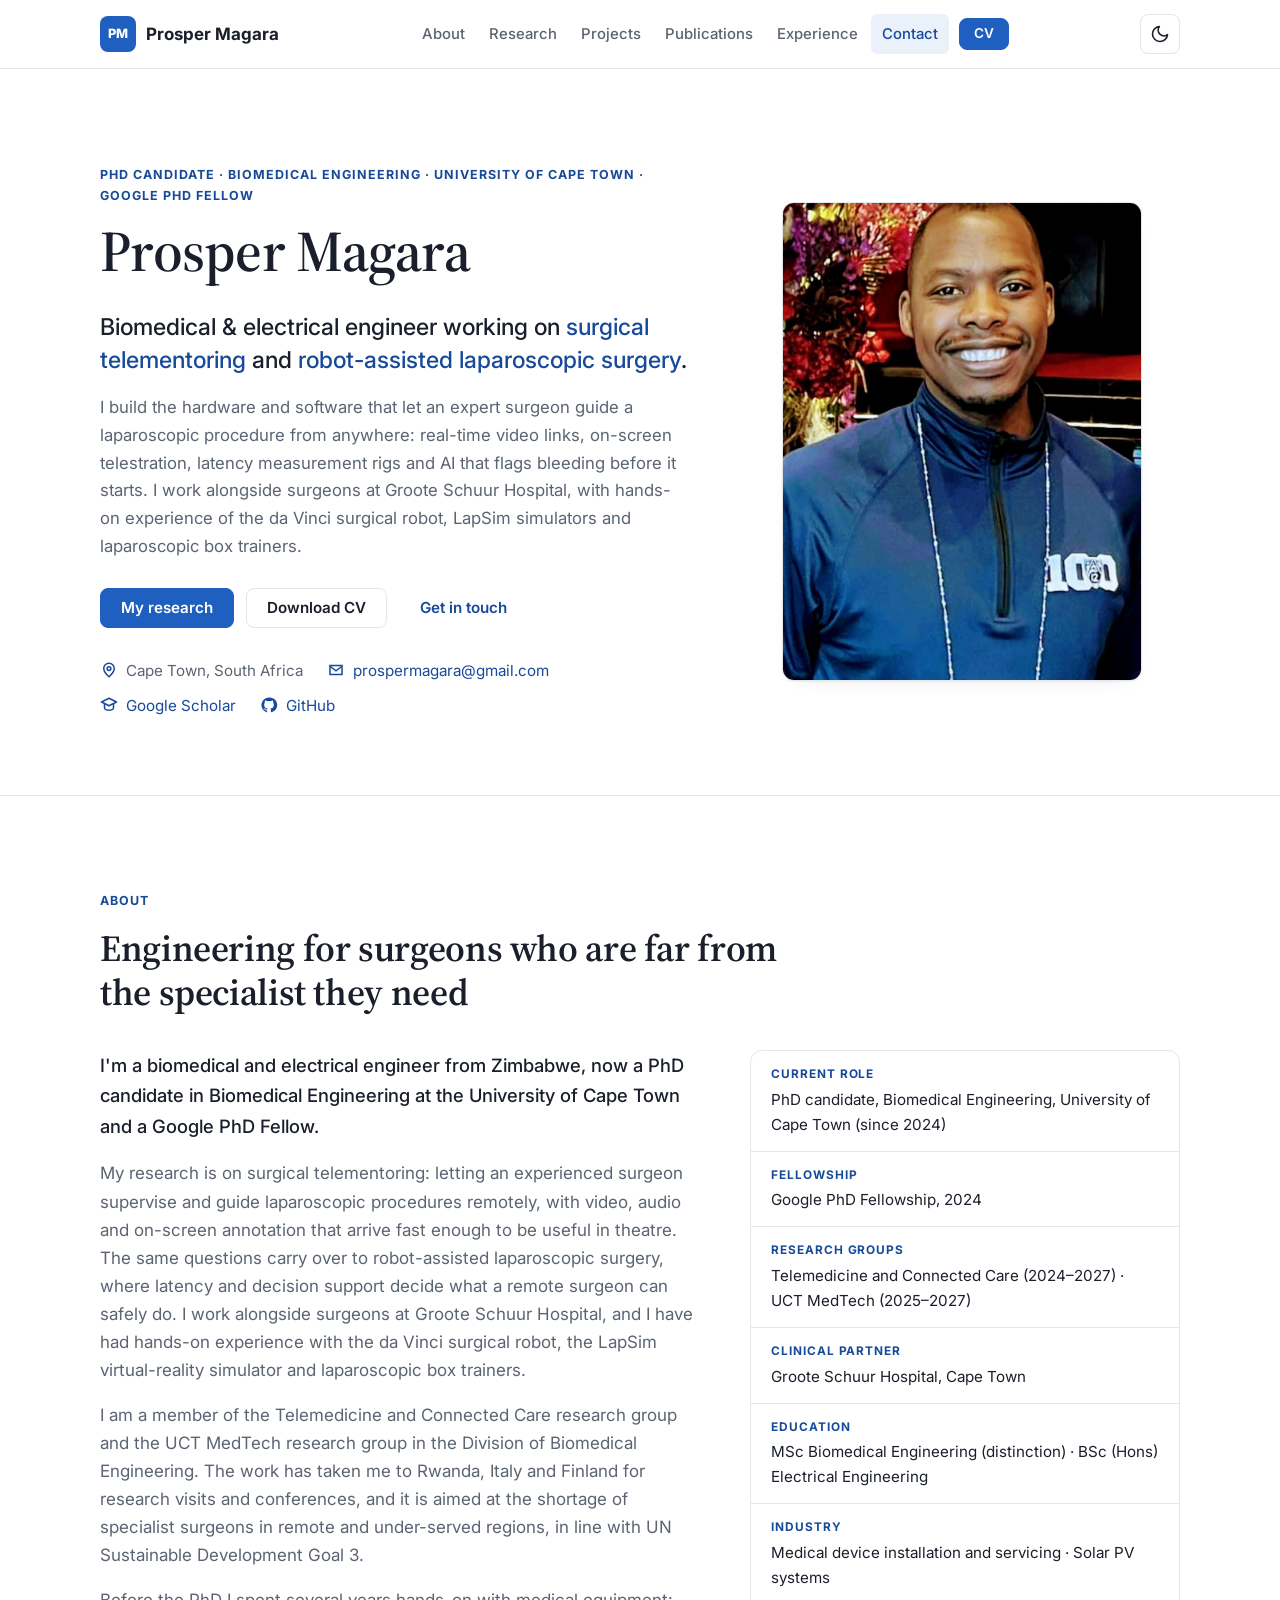
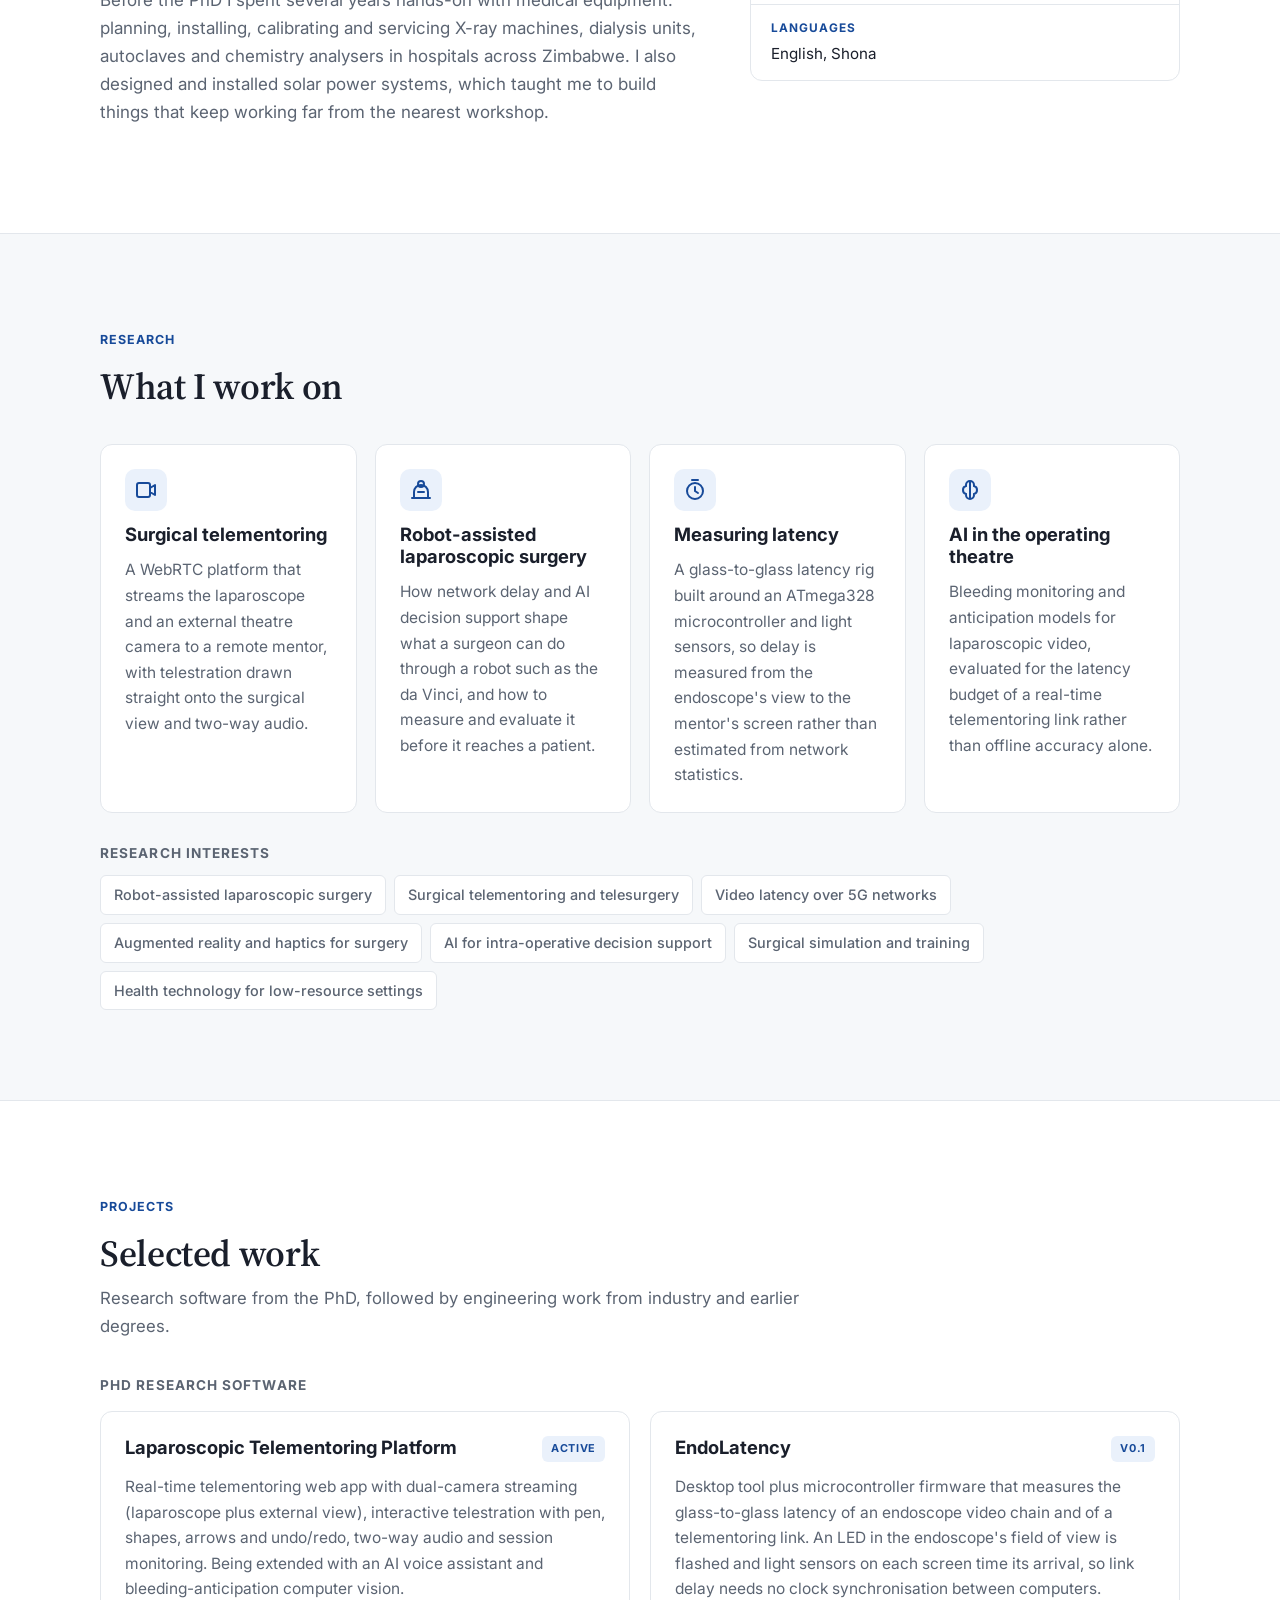
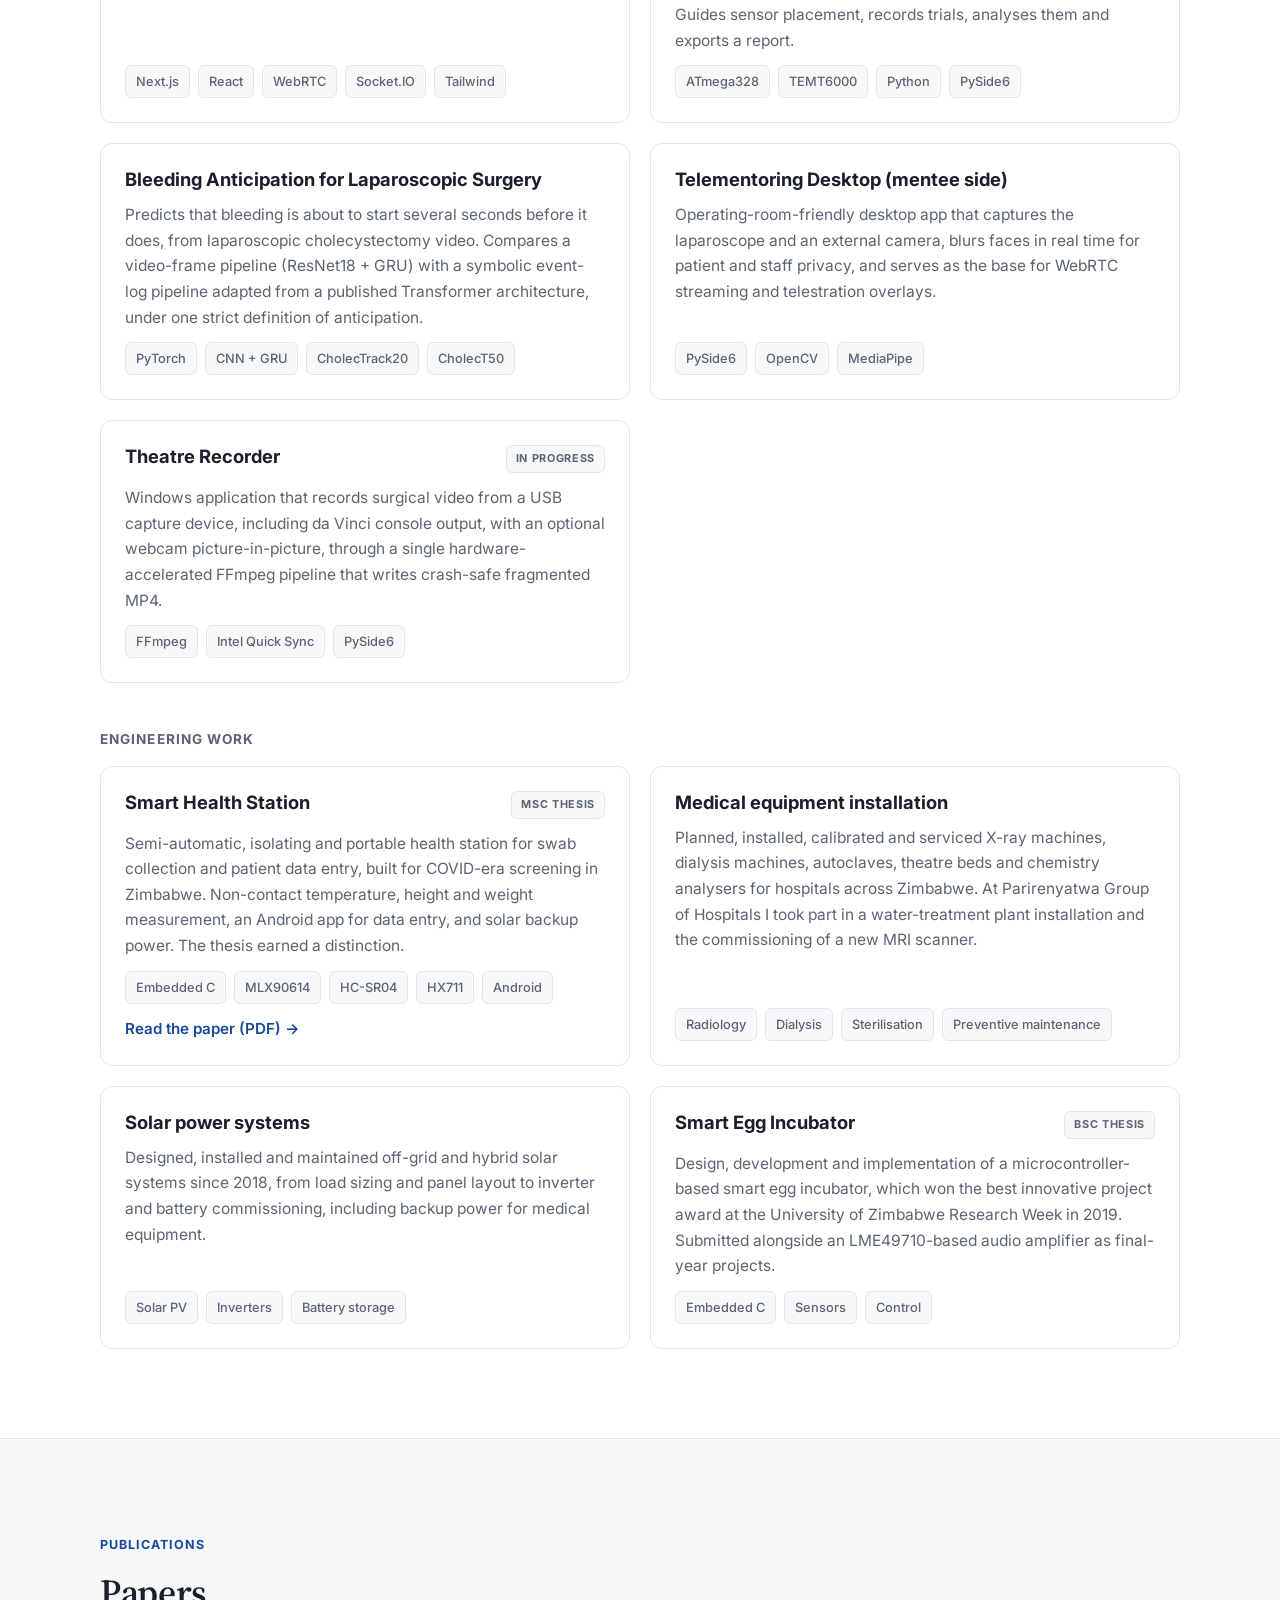
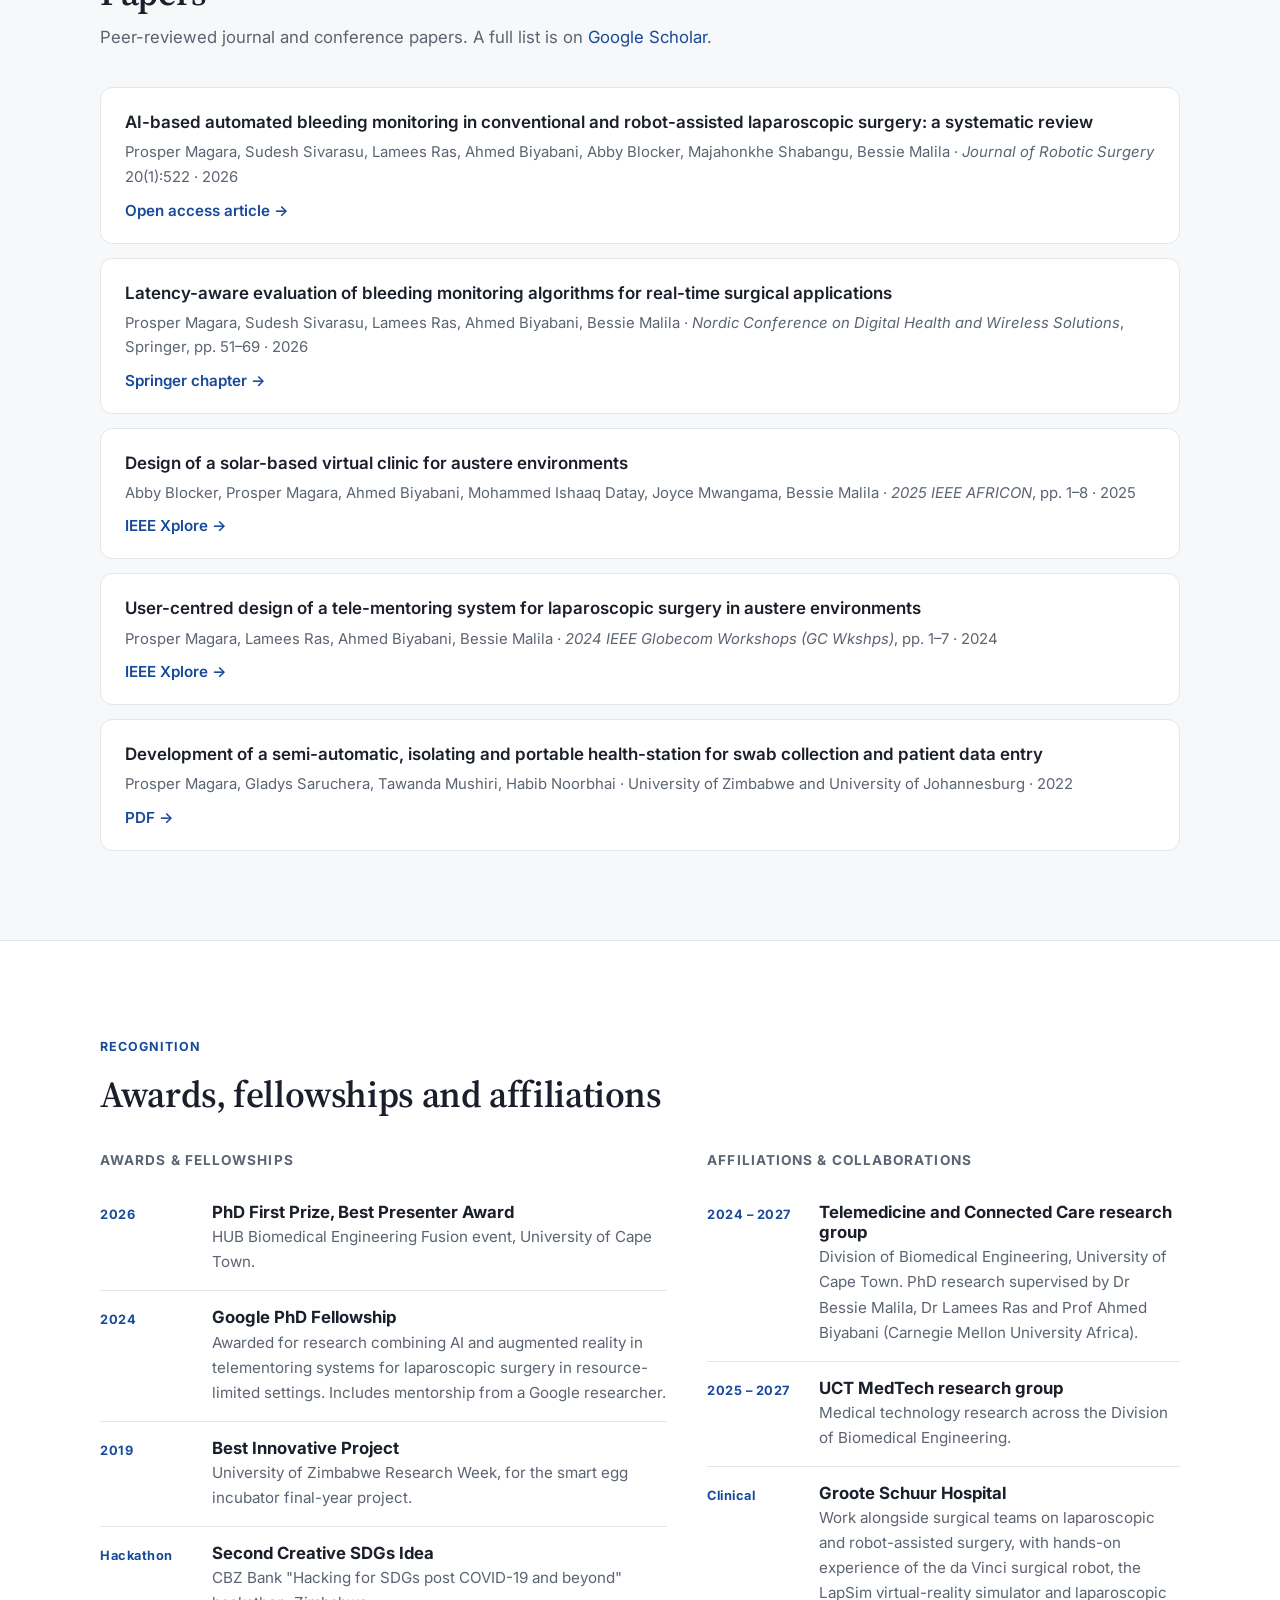
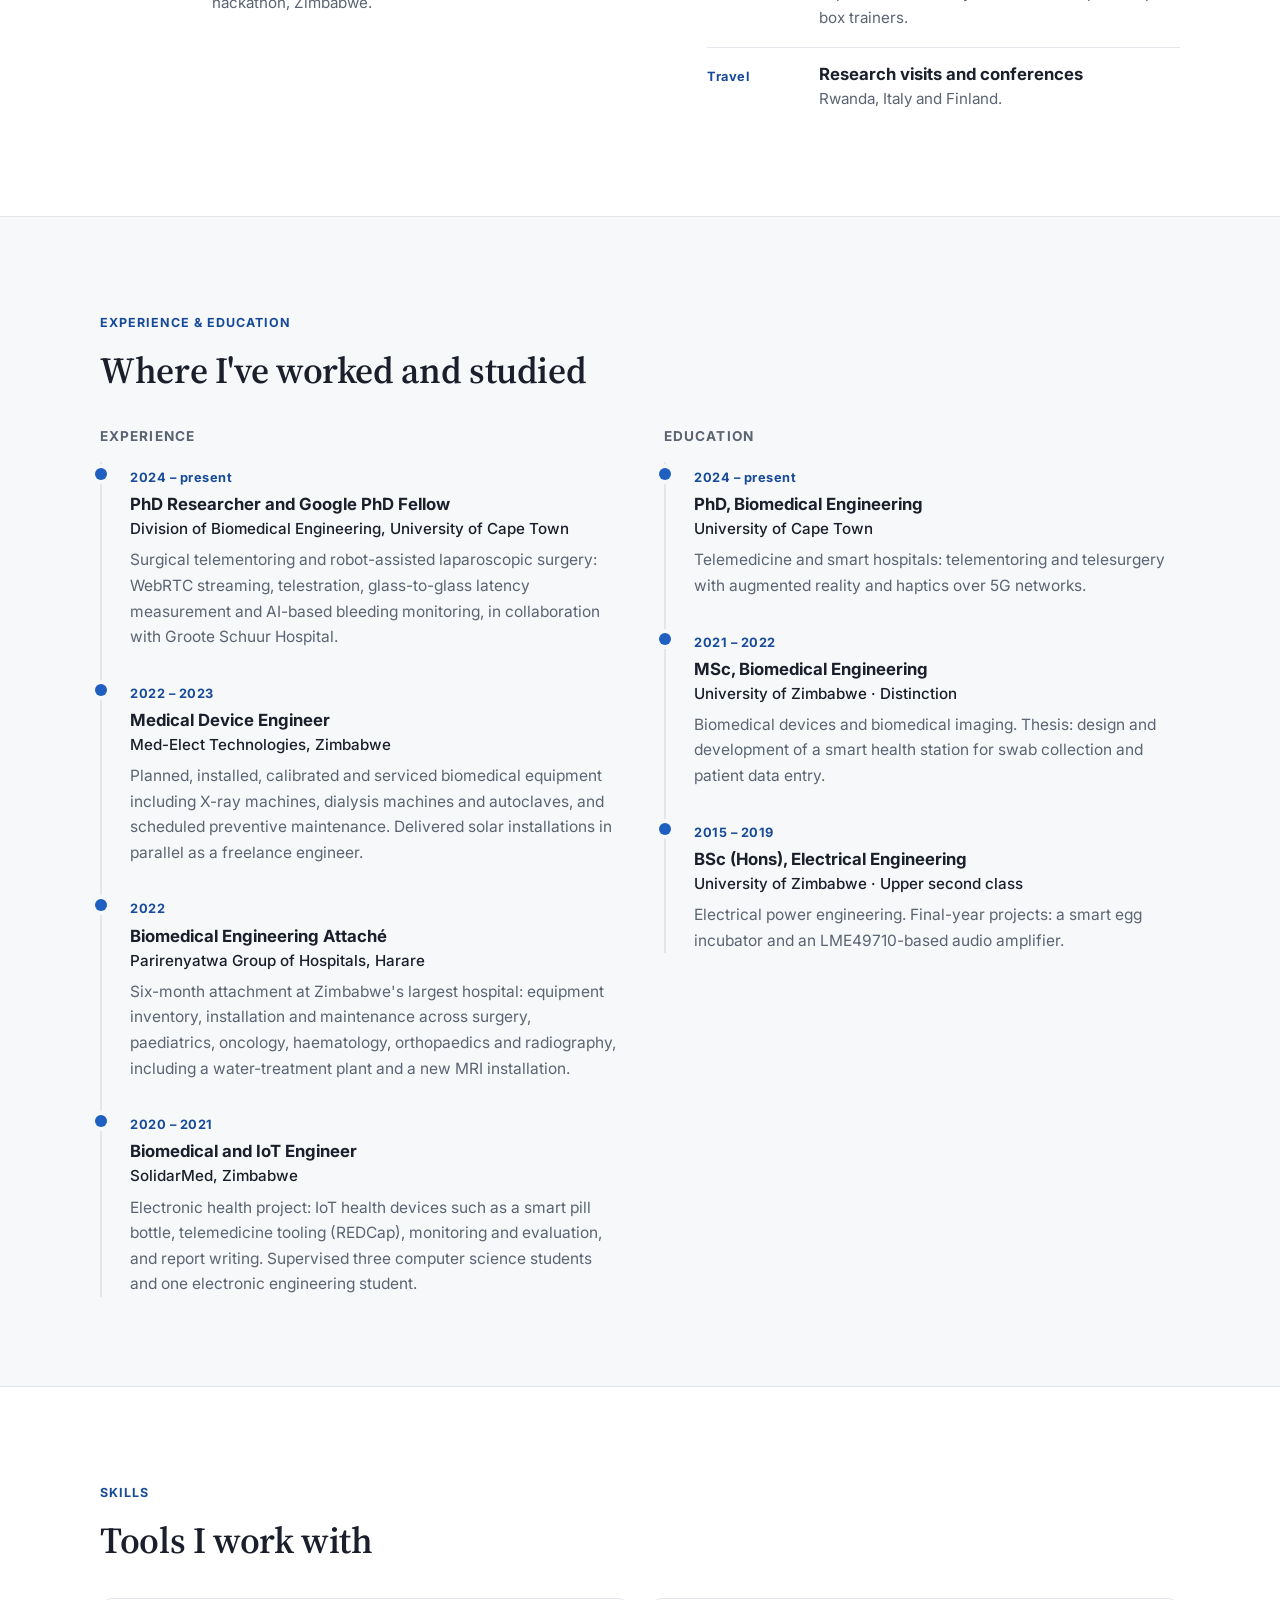
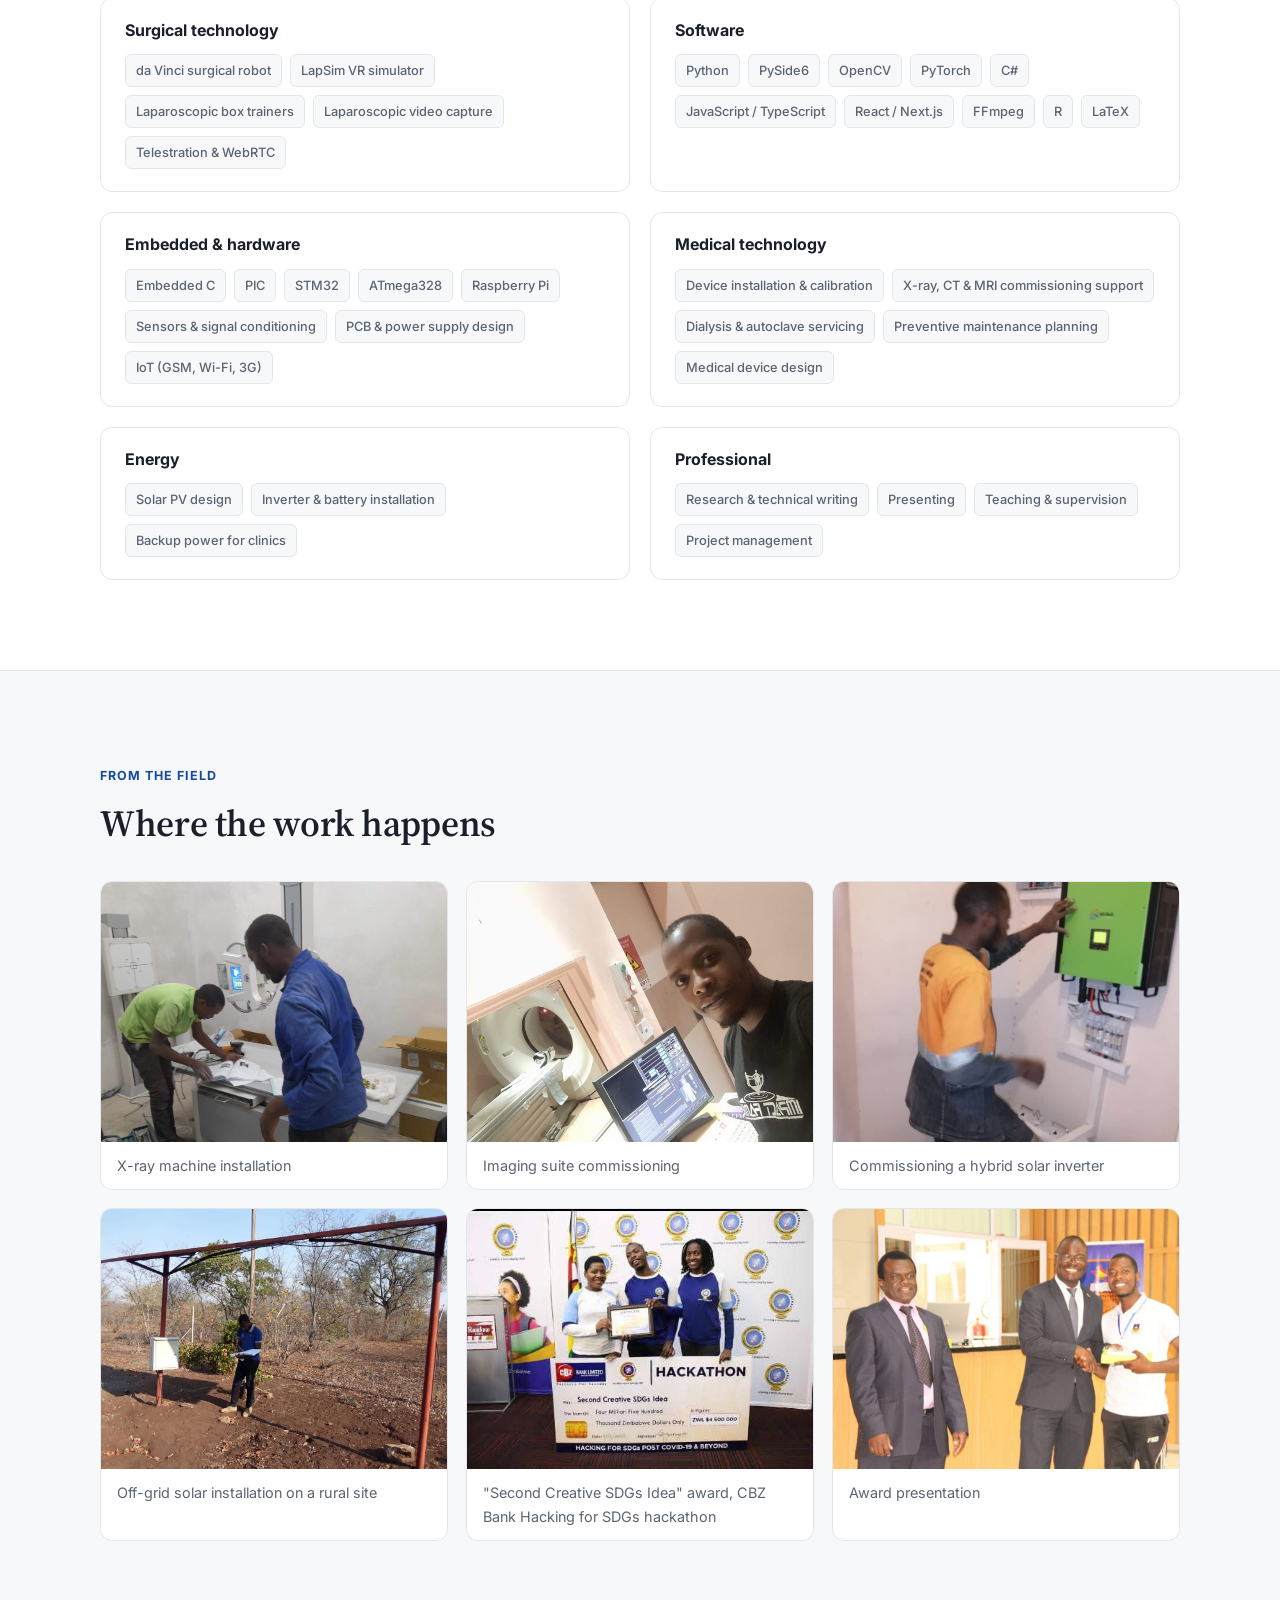
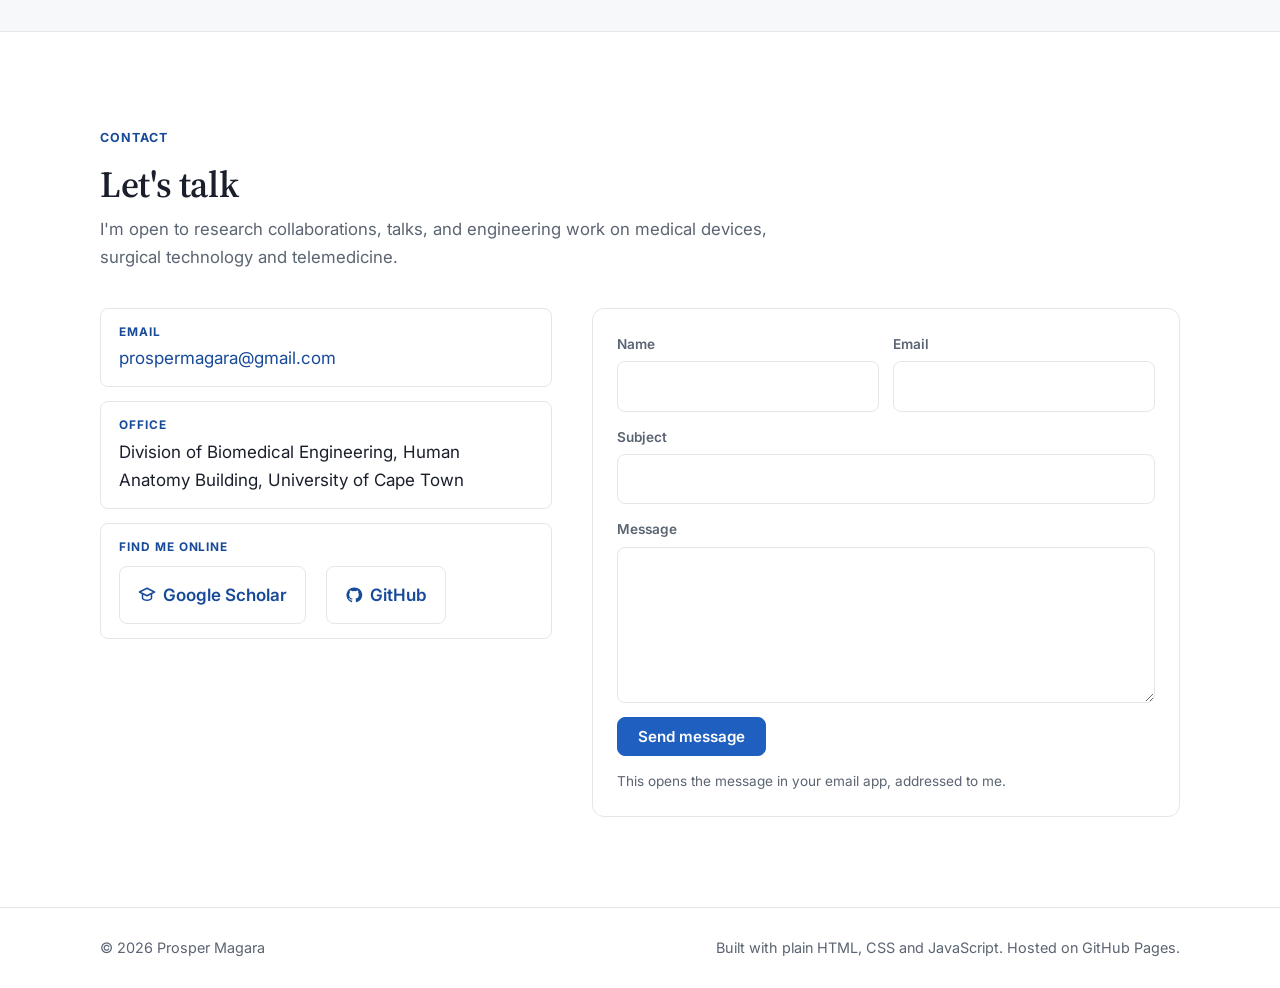
==== commit 1cab7b0d: "Remove phone number, add social links, update CV - Drop the phone number from the contact section - " ====
--- a/index.html
+++ b/index.html
@@ -484,20 +484,15 @@
               <a href="mailto:prospermagara@gmail.com">prospermagara@gmail.com</a>
             </li>
             <li>
-              <span class="contact-label">Phone</span>
-              <a href="tel:+27630652215">+27 63 065 2215</a>
-            </li>
-            <li>
               <span class="contact-label">Office</span>
               <span>Division of Biomedical Engineering, Human Anatomy Building, University of Cape Town</span>
             </li>
-            <li>
-              <span class="contact-label">Google Scholar</span>
-              <a href="https://scholar.google.com/citations?user=zAdTzMwAAAAJ" target="_blank" rel="noopener">scholar.google.com/citations?user=zAdTzMwAAAAJ</a>
-            </li>
-            <li>
-              <span class="contact-label">GitHub</span>
-              <a href="https://github.com/Prosper02" target="_blank" rel="noopener">github.com/Prosper02</a>
+            <li class="contact-social">
+              <span class="contact-label">Find me online</span>
+              <ul class="social-links">
+                <li><a href="https://scholar.google.com/citations?user=zAdTzMwAAAAJ" target="_blank" rel="noopener"><svg viewBox="0 0 24 24" width="18" height="18" aria-hidden="true"><path d="M12 3 2 8l10 5 10-5-10-5z" fill="none" stroke="currentColor" stroke-width="2" stroke-linejoin="round"/><path d="M6 10.5V16c0 1.5 3 3 6 3s6-1.5 6-3v-5.5" fill="none" stroke="currentColor" stroke-width="2"/></svg>Google Scholar</a></li>
+                <li><a href="https://github.com/Prosper02" target="_blank" rel="noopener"><svg viewBox="0 0 24 24" width="18" height="18" aria-hidden="true"><path d="M12 2a10 10 0 0 0-3.2 19.5c.5.1.7-.2.7-.5v-1.8c-2.8.6-3.4-1.2-3.4-1.2-.4-1.1-1.1-1.4-1.1-1.4-.9-.6.1-.6.1-.6 1 .1 1.5 1 1.5 1 .9 1.6 2.4 1.1 3 .9.1-.7.4-1.1.6-1.4-2.2-.3-4.6-1.1-4.6-5a3.9 3.9 0 0 1 1-2.7 3.6 3.6 0 0 1 .1-2.7s.8-.3 2.8 1a9.5 9.5 0 0 1 5 0c1.9-1.3 2.8-1 2.8-1a3.6 3.6 0 0 1 .1 2.7 3.9 3.9 0 0 1 1 2.7c0 3.9-2.4 4.7-4.6 5 .4.3.7.9.7 1.9v2.8c0 .3.2.6.7.5A10 10 0 0 0 12 2z" fill="currentColor"/></svg>GitHub</a></li>
+              </ul>
             </li>
           </ul>
           <form class="contact-form reveal" id="contact-form" novalidate>
--- a/css/site.css
+++ b/css/site.css
@@ -233,6 +233,9 @@
 .contact-list { display: grid; gap: 14px; }
 .contact-list li { background: var(--bg-elev); border: 1px solid var(--line); border-radius: var(--radius-sm); padding: 14px 18px; display: grid; gap: 2px; }
 .contact-label { font-size: 0.74rem; font-weight: 700; text-transform: uppercase; letter-spacing: 0.08em; color: var(--accent-text); }
+.social-links { display: flex; flex-wrap: wrap; gap: 8px 20px; margin-top: 6px; }
+.social-links a { display: inline-flex; align-items: center; gap: 7px; font-weight: 600; }
+.social-links svg { color: var(--accent-text); flex: none; }
 .contact-form { background: var(--bg-elev); border: 1px solid var(--line); border-radius: var(--radius); padding: 24px; display: grid; gap: 14px; }
 .form-row { display: grid; grid-template-columns: 1fr 1fr; gap: 14px; }
 .contact-form label { display: grid; gap: 6px; font-size: 0.85rem; font-weight: 600; color: var(--muted); }
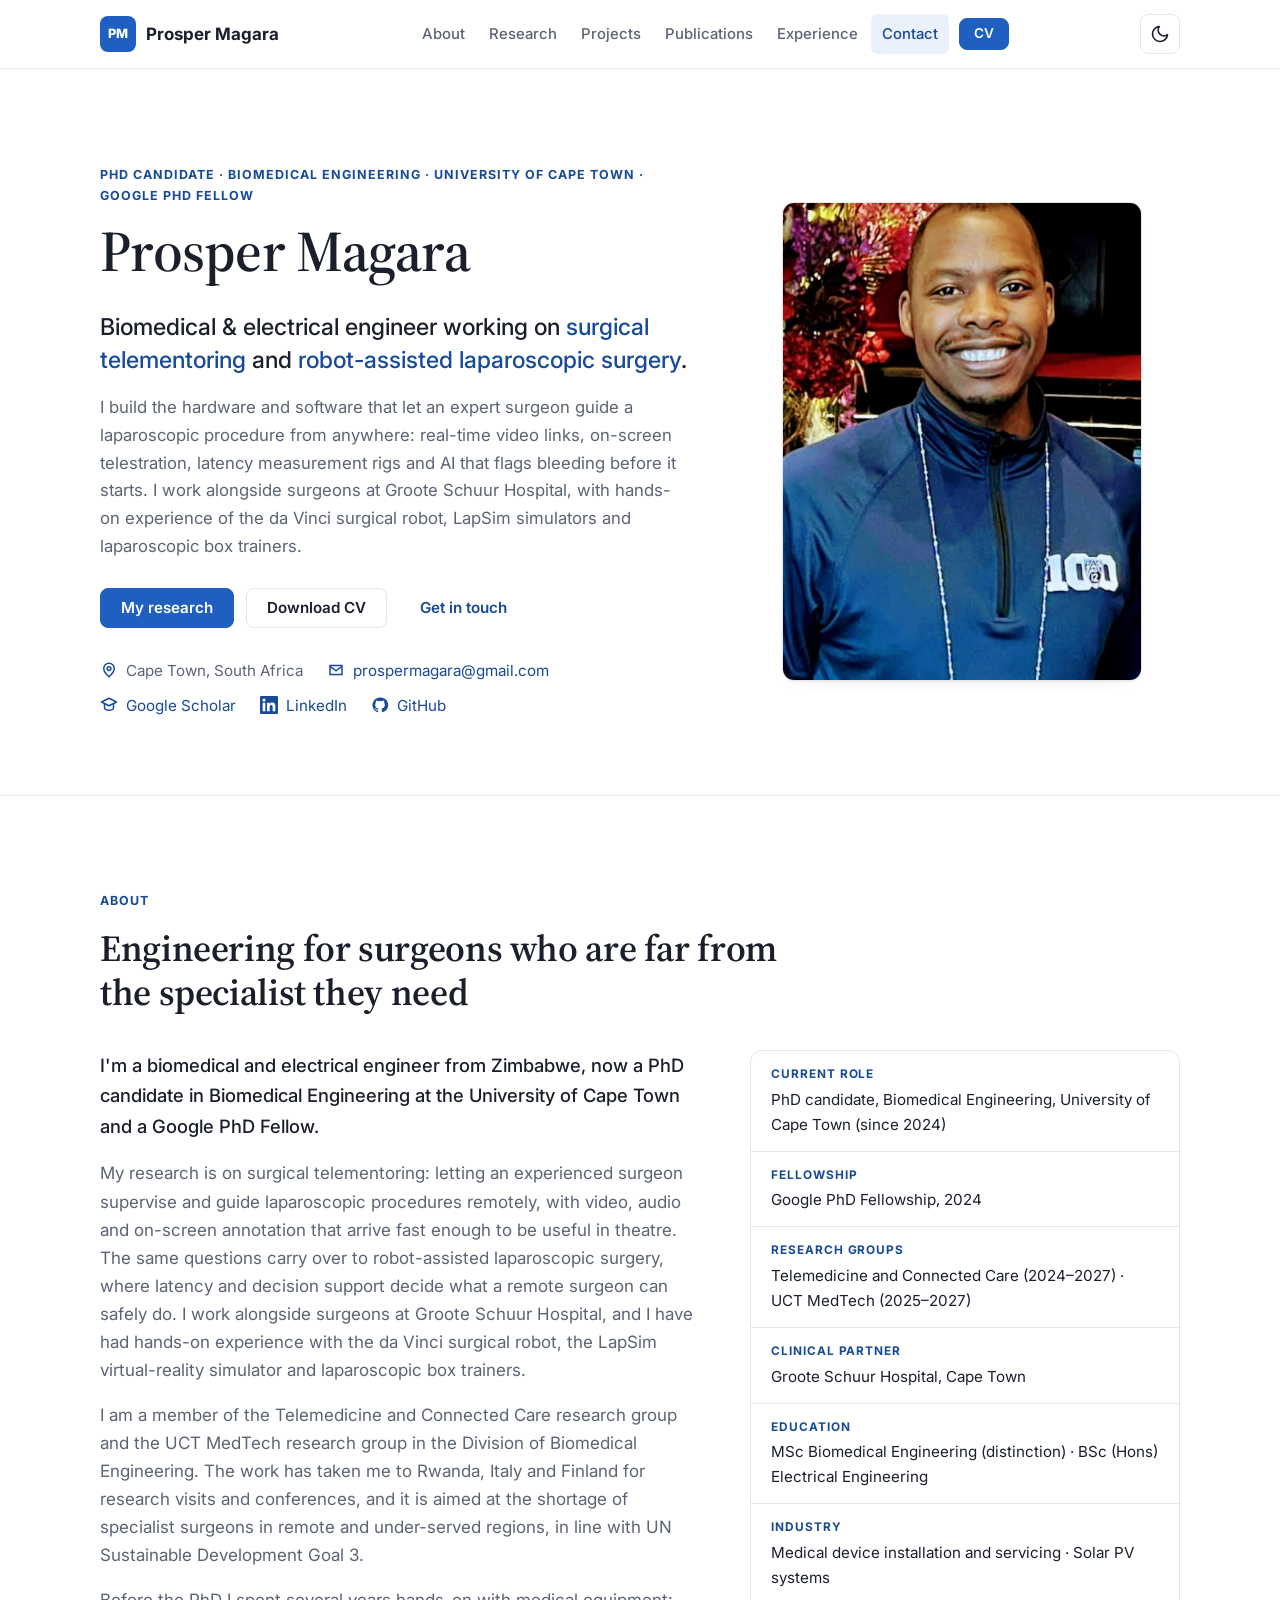
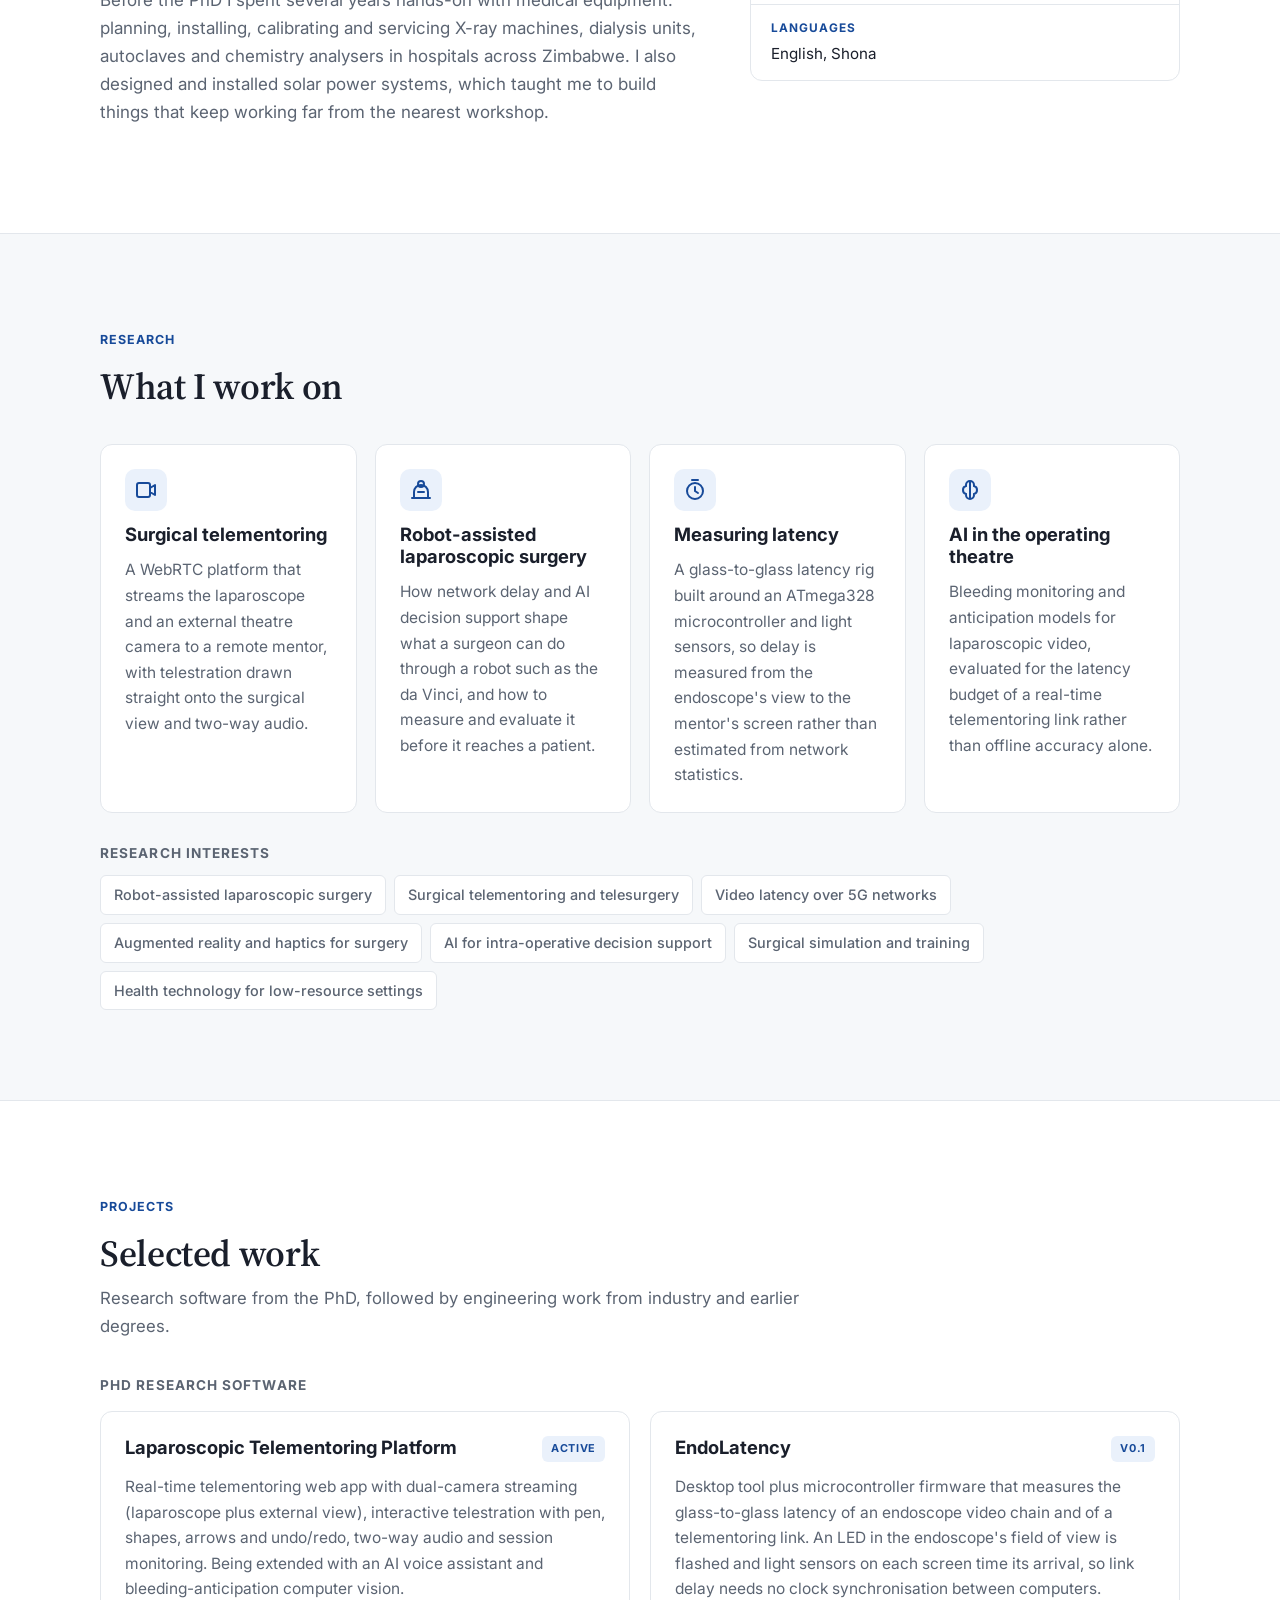
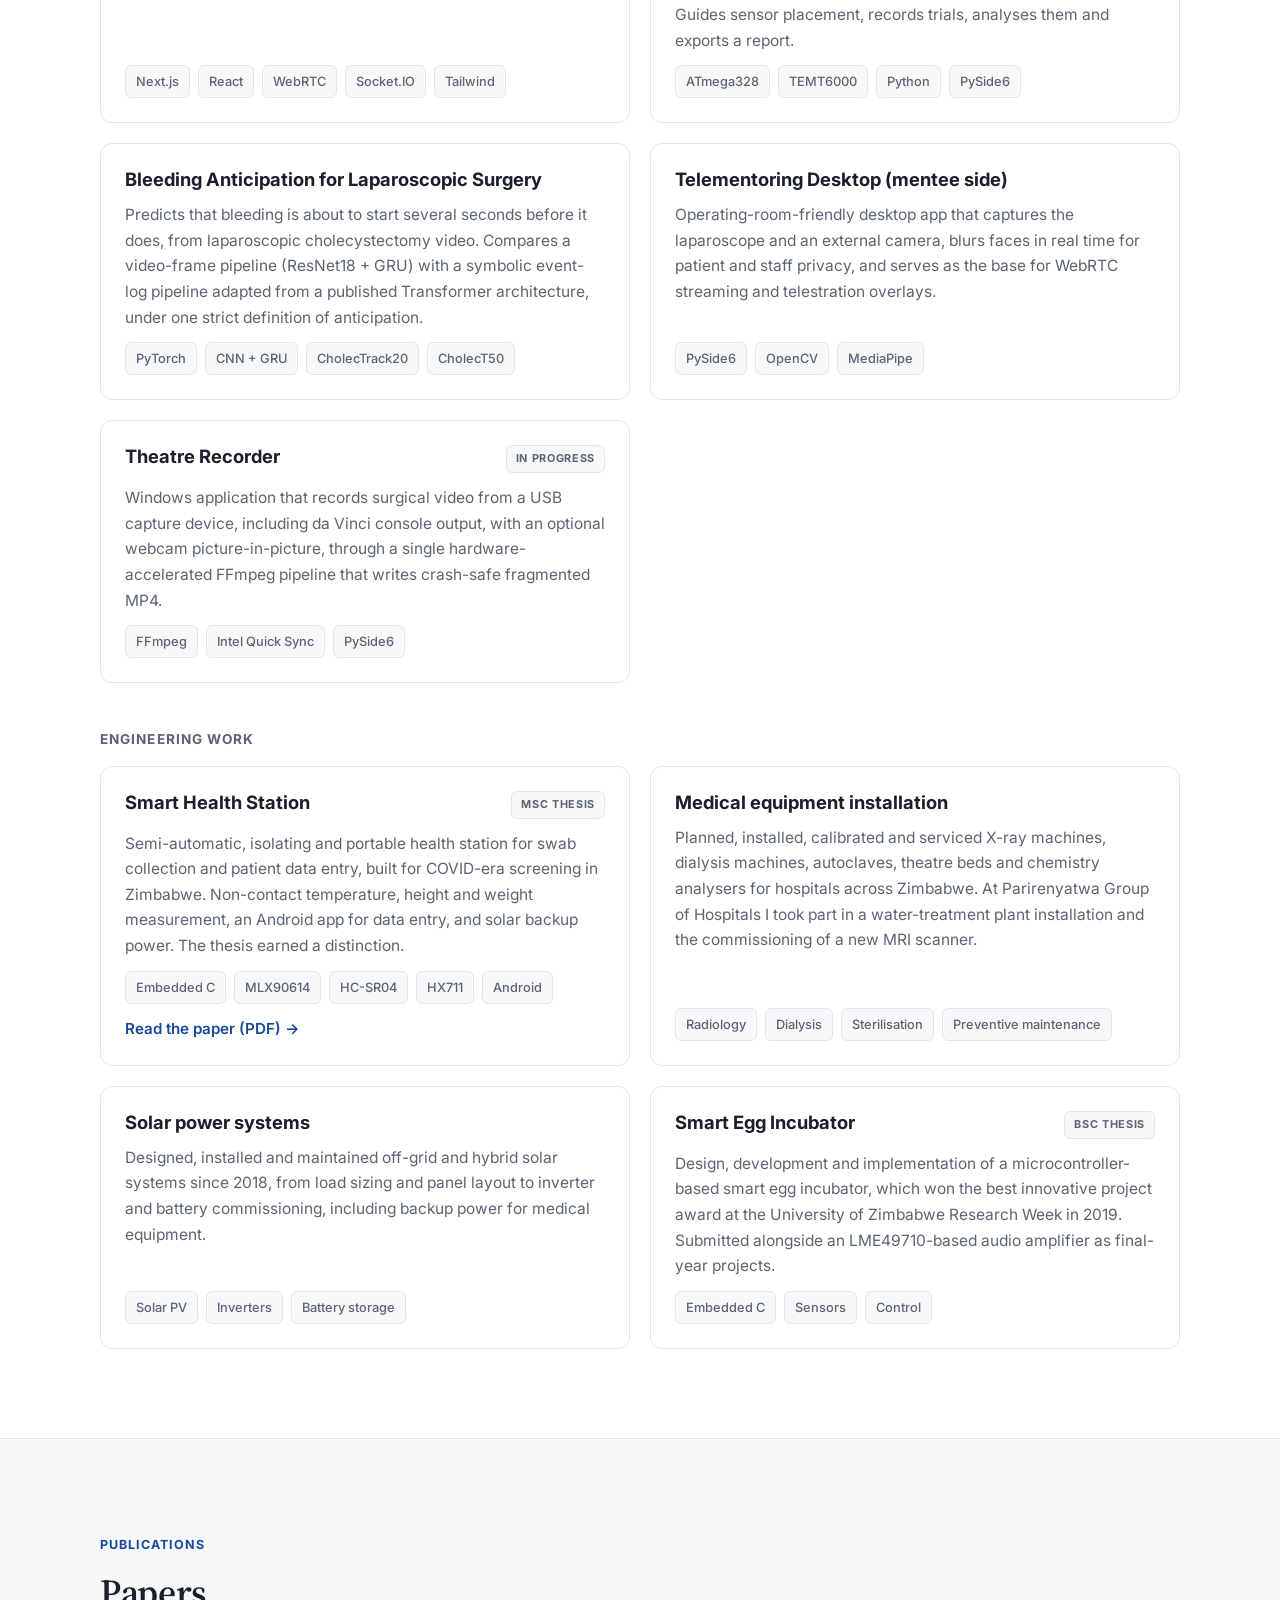
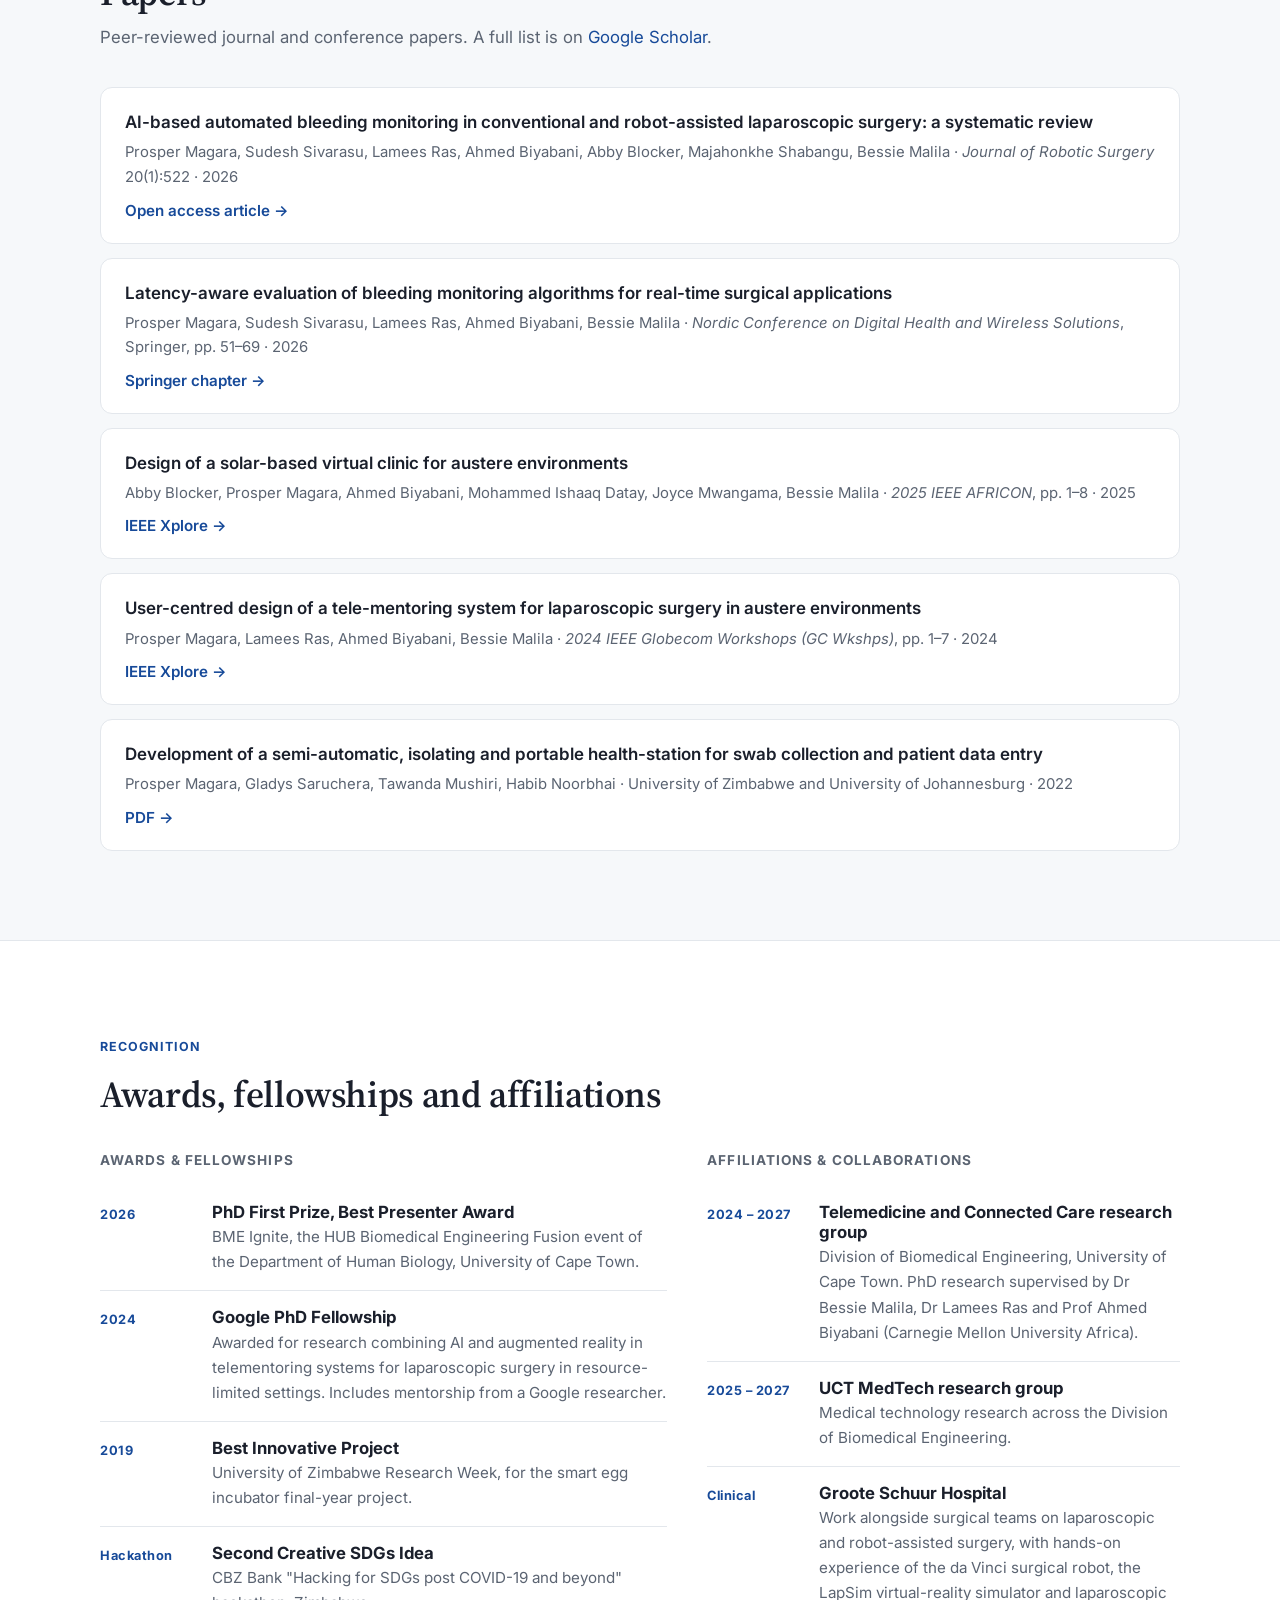
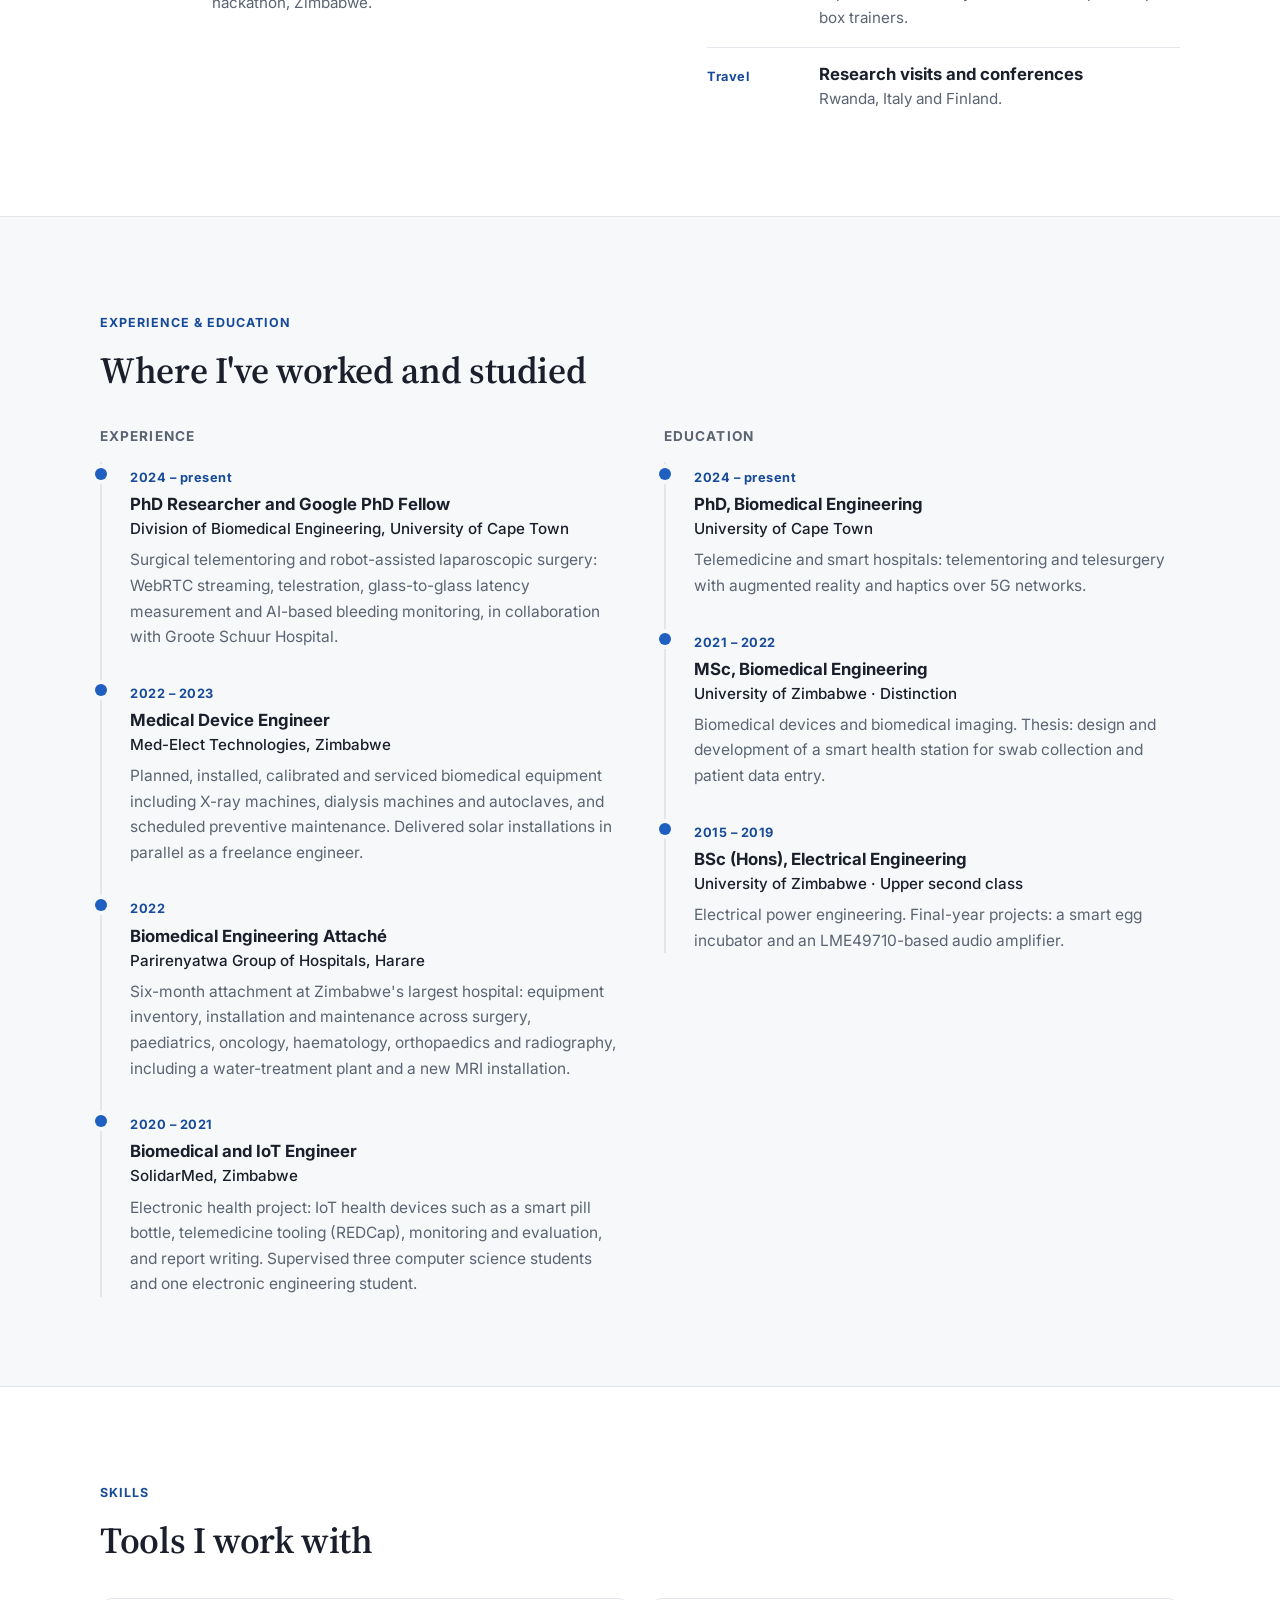
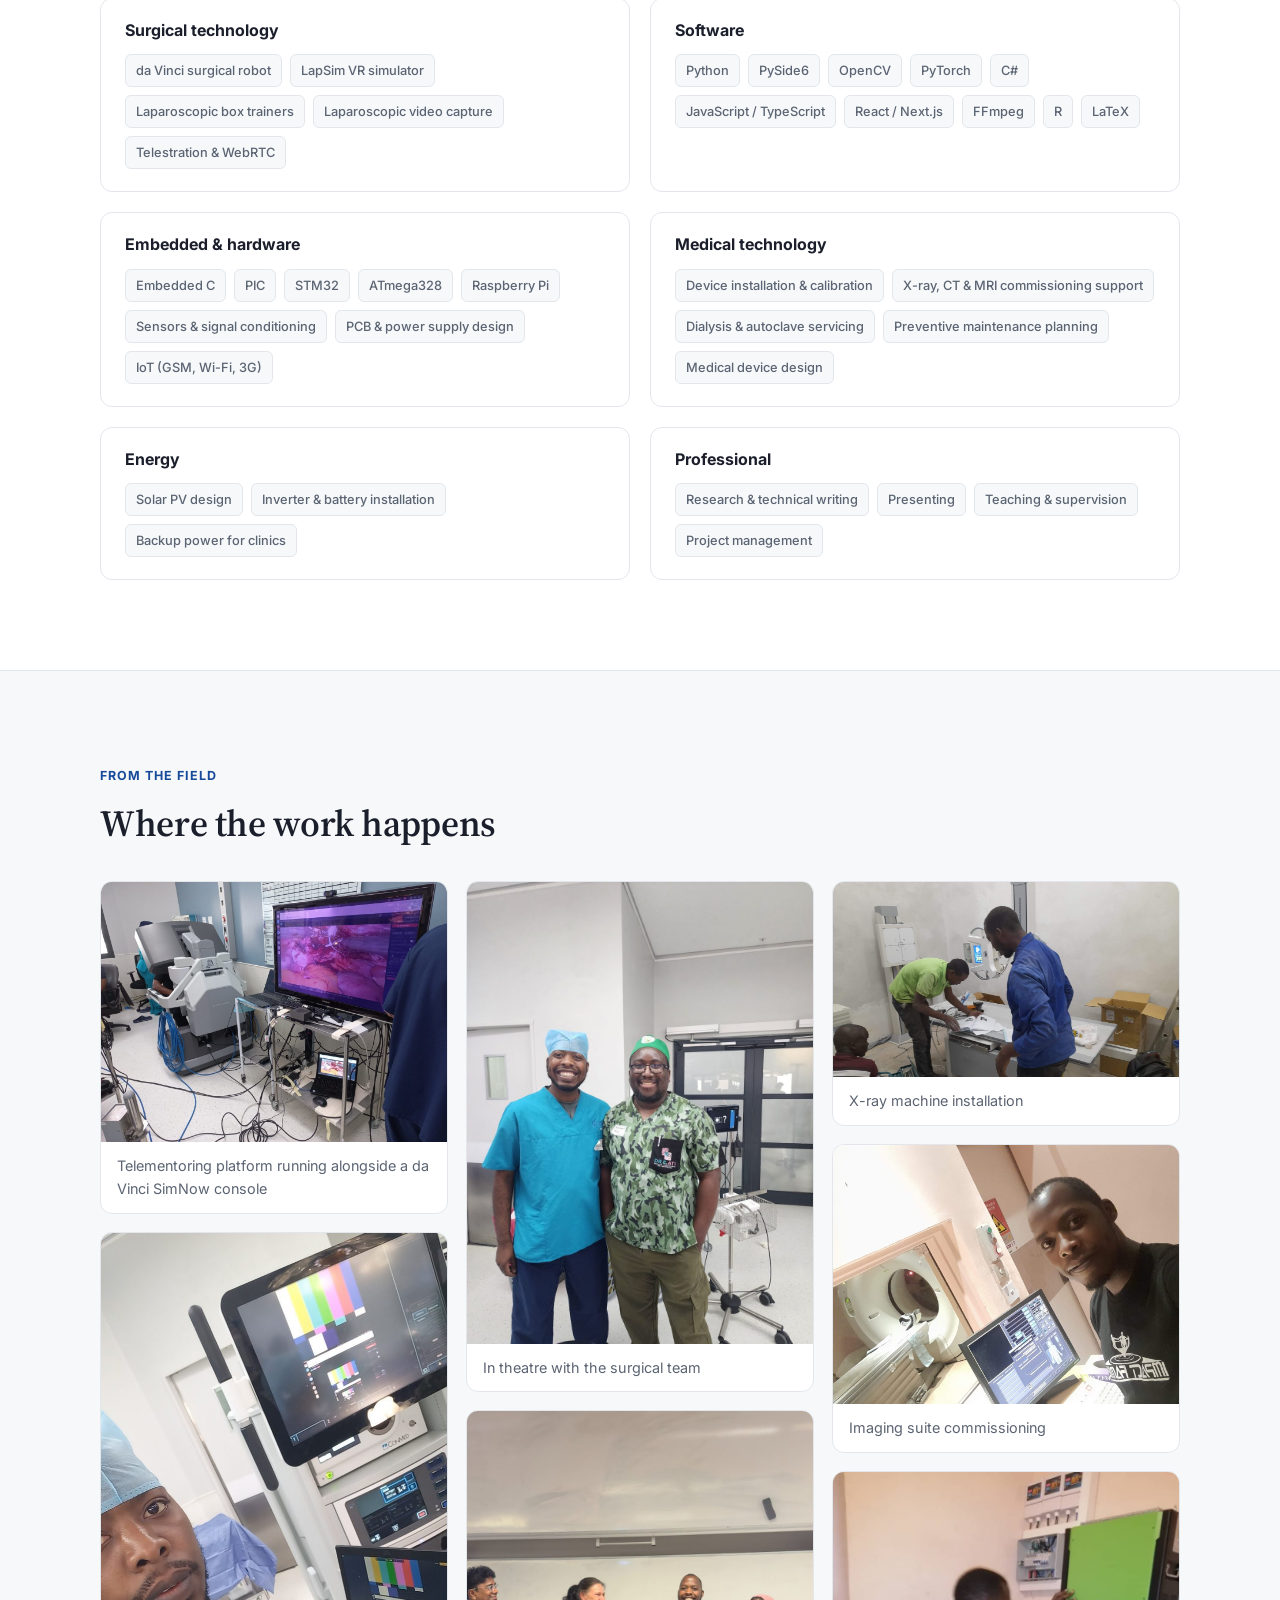
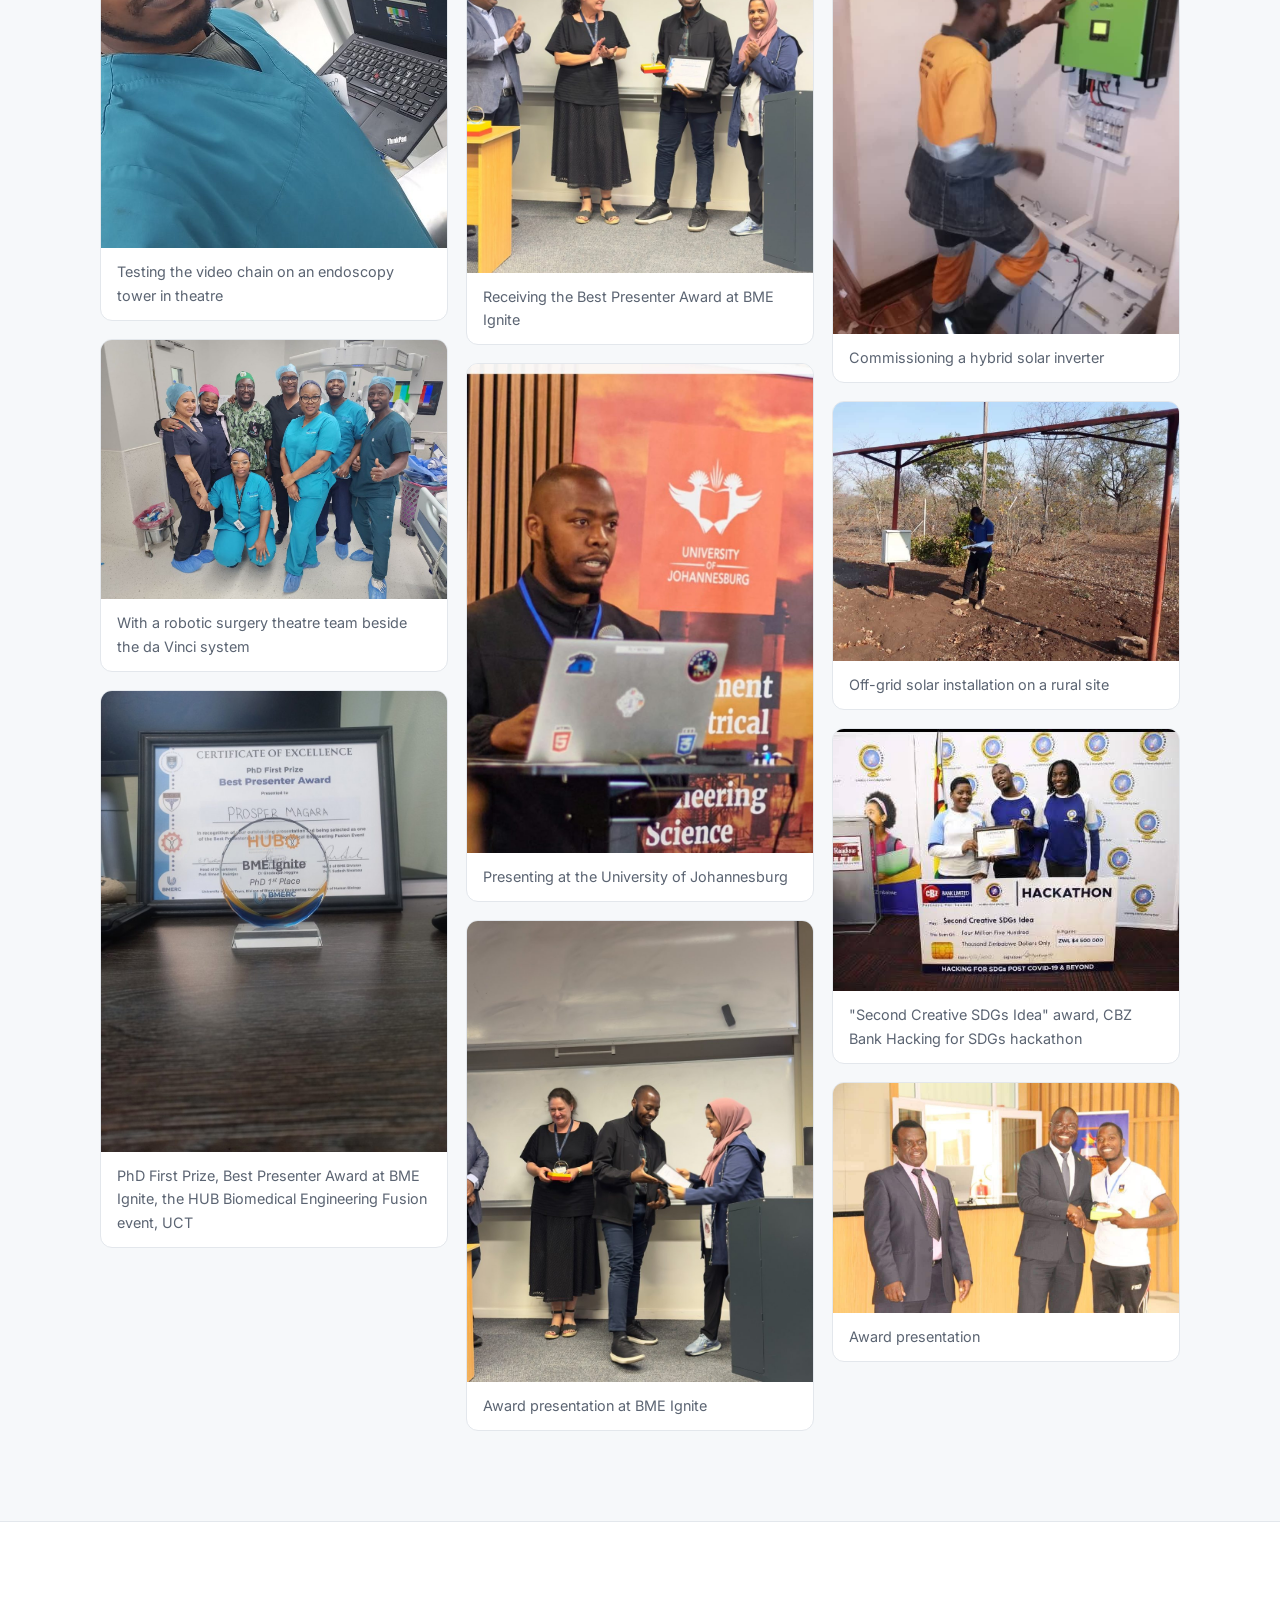
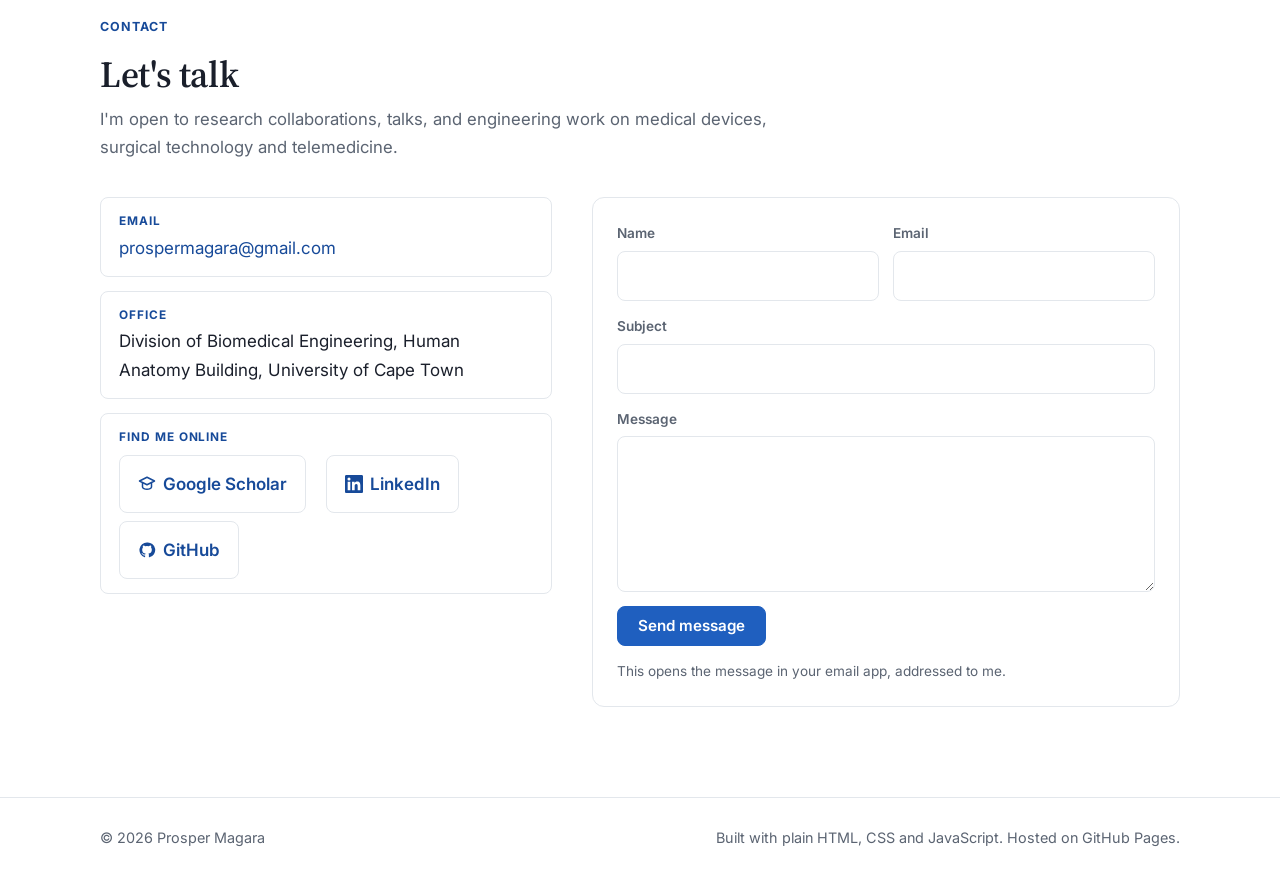
==== commit 6e401268: "Add LinkedIn, BME Ignite award photos and theatre gallery, three-page CV - LinkedIn link in the hero" ====
--- a/index.html
+++ b/index.html
@@ -65,6 +65,7 @@
             <li><svg viewBox="0 0 24 24" width="18" height="18" aria-hidden="true"><path d="M12 21s-7-6.2-7-11a7 7 0 0 1 14 0c0 4.8-7 11-7 11z" fill="none" stroke="currentColor" stroke-width="2"/><circle cx="12" cy="10" r="2.5" fill="none" stroke="currentColor" stroke-width="2"/></svg>Cape Town, South Africa</li>
             <li><svg viewBox="0 0 24 24" width="18" height="18" aria-hidden="true"><path d="M4 6h16v12H4z" fill="none" stroke="currentColor" stroke-width="2"/><path d="m4 7 8 6 8-6" fill="none" stroke="currentColor" stroke-width="2"/></svg><a href="mailto:prospermagara@gmail.com">prospermagara@gmail.com</a></li>
             <li><svg viewBox="0 0 24 24" width="18" height="18" aria-hidden="true"><path d="M12 3 2 8l10 5 10-5-10-5z" fill="none" stroke="currentColor" stroke-width="2" stroke-linejoin="round"/><path d="M6 10.5V16c0 1.5 3 3 6 3s6-1.5 6-3v-5.5" fill="none" stroke="currentColor" stroke-width="2"/></svg><a href="https://scholar.google.com/citations?user=zAdTzMwAAAAJ" target="_blank" rel="noopener">Google Scholar</a></li>
+            <li><svg viewBox="0 0 24 24" width="18" height="18" aria-hidden="true"><path d="M20.45 20.45h-3.55v-5.57c0-1.33-.03-3.04-1.85-3.04-1.85 0-2.14 1.45-2.14 2.94v5.67H9.36V9h3.41v1.56h.05c.47-.9 1.63-1.85 3.36-1.85 3.6 0 4.27 2.37 4.27 5.45v6.29zM5.34 7.43a2.06 2.06 0 1 1 0-4.12 2.06 2.06 0 0 1 0 4.12zM7.12 20.45H3.56V9h3.56v11.45zM22.22 0H1.77C.79 0 0 .77 0 1.72v20.56C0 23.23.79 24 1.77 24h20.45c.98 0 1.78-.77 1.78-1.72V1.72C24 .77 23.2 0 22.22 0z" fill="currentColor"/></svg><a href="https://www.linkedin.com/in/prosper-magara-557694150" target="_blank" rel="noopener">LinkedIn</a></li>
             <li><svg viewBox="0 0 24 24" width="18" height="18" aria-hidden="true"><path d="M12 2a10 10 0 0 0-3.2 19.5c.5.1.7-.2.7-.5v-1.8c-2.8.6-3.4-1.2-3.4-1.2-.4-1.1-1.1-1.4-1.1-1.4-.9-.6.1-.6.1-.6 1 .1 1.5 1 1.5 1 .9 1.6 2.4 1.1 3 .9.1-.7.4-1.1.6-1.4-2.2-.3-4.6-1.1-4.6-5a3.9 3.9 0 0 1 1-2.7 3.6 3.6 0 0 1 .1-2.7s.8-.3 2.8 1a9.5 9.5 0 0 1 5 0c1.9-1.3 2.8-1 2.8-1a3.6 3.6 0 0 1 .1 2.7 3.9 3.9 0 0 1 1 2.7c0 3.9-2.4 4.7-4.6 5 .4.3.7.9.7 1.9v2.8c0 .3.2.6.7.5A10 10 0 0 0 12 2z" fill="currentColor"/></svg><a href="https://github.com/Prosper02" target="_blank" rel="noopener">GitHub</a></li>
           </ul>
         </div>
@@ -288,7 +289,7 @@
                 <span class="when">2026</span>
                 <div>
                   <h4>PhD First Prize, Best Presenter Award</h4>
-                  <p>HUB Biomedical Engineering Fusion event, University of Cape Town.</p>
+                  <p>BME Ignite, the HUB Biomedical Engineering Fusion event of the Department of Human Biology, University of Cape Town.</p>
                 </div>
               </li>
               <li>
@@ -459,12 +460,20 @@
           <h2>Where the work happens</h2>
         </div>
         <div class="gallery">
-          <figure class="reveal"><img src="images/gallery/xray-installation.jpg" alt="Two engineers installing an X-ray machine" loading="lazy" width="1200" height="675"><figcaption>X-ray machine installation</figcaption></figure>
-          <figure class="reveal"><img src="images/gallery/imaging-suite.jpg" alt="Prosper in an imaging suite beside a scanner" loading="lazy" width="1200" height="900"><figcaption>Imaging suite commissioning</figcaption></figure>
-          <figure class="reveal"><img src="images/gallery/solar-inverter.jpg" alt="Prosper wiring a solar inverter on a wall" loading="lazy" width="809" height="1080"><figcaption>Commissioning a hybrid solar inverter</figcaption></figure>
-          <figure class="reveal"><img src="images/gallery/solar-site.jpg" alt="Solar installation on a rural site" loading="lazy" width="1080" height="810"><figcaption>Off-grid solar installation on a rural site</figcaption></figure>
-          <figure class="reveal"><img src="images/gallery/sdg-hackathon-award.jpg" alt="Team receiving the Second Creative SDGs Idea award at the CBZ Bank hackathon" loading="lazy" width="480" height="364"><figcaption>"Second Creative SDGs Idea" award, CBZ Bank Hacking for SDGs hackathon</figcaption></figure>
-          <figure class="reveal"><img src="images/gallery/award-presentation.jpg" alt="Prosper receiving an award at a ceremony" loading="lazy" width="1080" height="720"><figcaption>Award presentation</figcaption></figure>
+          <figure><img src="images/gallery/davinci-simnow-telementoring.jpg" alt="Telementoring platform on a large screen next to a da Vinci SimNow console" loading="lazy" width="1200" height="900"><figcaption>Telementoring platform running alongside a da Vinci SimNow console</figcaption></figure>
+          <figure><img src="images/gallery/theatre-video-chain.jpg" alt="Prosper in scrubs beside an endoscopy tower showing colour bars" loading="lazy" width="675" height="1200"><figcaption>Testing the video chain on an endoscopy tower in theatre</figcaption></figure>
+          <figure><img src="images/gallery/robotic-theatre-team.jpg" alt="Theatre team standing in front of a da Vinci surgical robot" loading="lazy" width="1200" height="900"><figcaption>With a robotic surgery theatre team beside the da Vinci system</figcaption></figure>
+          <figure><img src="images/gallery/bme-ignite-award.jpg" alt="Certificate and trophy for PhD First Prize, Best Presenter Award at BME Ignite" loading="lazy" width="901" height="1200"><figcaption>PhD First Prize, Best Presenter Award at BME Ignite, the HUB Biomedical Engineering Fusion event, UCT</figcaption></figure>
+          <figure><img src="images/gallery/theatre-with-surgeon.jpg" alt="Prosper in scrubs with a surgeon in an operating theatre" loading="lazy" width="900" height="1200"><figcaption>In theatre with the surgical team</figcaption></figure>
+          <figure><img src="images/gallery/bme-ignite-ceremony.jpg" alt="Prosper holding the certificate and trophy at the BME Ignite award ceremony" loading="lazy" width="900" height="1200"><figcaption>Receiving the Best Presenter Award at BME Ignite</figcaption></figure>
+          <figure><img src="images/gallery/presenting-uj.jpg" alt="Prosper presenting at a lectern in front of a University of Johannesburg banner" loading="lazy" width="849" height="1200"><figcaption>Presenting at the University of Johannesburg</figcaption></figure>
+          <figure><img src="images/gallery/bme-ignite-certificate.jpg" alt="Prosper being handed the award certificate" loading="lazy" width="900" height="1200"><figcaption>Award presentation at BME Ignite</figcaption></figure>
+          <figure><img src="images/gallery/xray-installation.jpg" alt="Two engineers installing an X-ray machine" loading="lazy" width="1200" height="675"><figcaption>X-ray machine installation</figcaption></figure>
+          <figure><img src="images/gallery/imaging-suite.jpg" alt="Prosper in an imaging suite beside a scanner" loading="lazy" width="1200" height="900"><figcaption>Imaging suite commissioning</figcaption></figure>
+          <figure><img src="images/gallery/solar-inverter.jpg" alt="Prosper wiring a solar inverter on a wall" loading="lazy" width="809" height="1080"><figcaption>Commissioning a hybrid solar inverter</figcaption></figure>
+          <figure><img src="images/gallery/solar-site.jpg" alt="Solar installation on a rural site" loading="lazy" width="1080" height="810"><figcaption>Off-grid solar installation on a rural site</figcaption></figure>
+          <figure><img src="images/gallery/sdg-hackathon-award.jpg" alt="Team receiving the Second Creative SDGs Idea award at the CBZ Bank hackathon" loading="lazy" width="480" height="364"><figcaption>"Second Creative SDGs Idea" award, CBZ Bank Hacking for SDGs hackathon</figcaption></figure>
+          <figure><img src="images/gallery/award-presentation.jpg" alt="Prosper receiving an award at a ceremony" loading="lazy" width="1080" height="720"><figcaption>Award presentation</figcaption></figure>
         </div>
       </div>
     </section>
@@ -491,6 +500,7 @@
               <span class="contact-label">Find me online</span>
               <ul class="social-links">
                 <li><a href="https://scholar.google.com/citations?user=zAdTzMwAAAAJ" target="_blank" rel="noopener"><svg viewBox="0 0 24 24" width="18" height="18" aria-hidden="true"><path d="M12 3 2 8l10 5 10-5-10-5z" fill="none" stroke="currentColor" stroke-width="2" stroke-linejoin="round"/><path d="M6 10.5V16c0 1.5 3 3 6 3s6-1.5 6-3v-5.5" fill="none" stroke="currentColor" stroke-width="2"/></svg>Google Scholar</a></li>
+                <li><a href="https://www.linkedin.com/in/prosper-magara-557694150" target="_blank" rel="noopener"><svg viewBox="0 0 24 24" width="18" height="18" aria-hidden="true"><path d="M20.45 20.45h-3.55v-5.57c0-1.33-.03-3.04-1.85-3.04-1.85 0-2.14 1.45-2.14 2.94v5.67H9.36V9h3.41v1.56h.05c.47-.9 1.63-1.85 3.36-1.85 3.6 0 4.27 2.37 4.27 5.45v6.29zM5.34 7.43a2.06 2.06 0 1 1 0-4.12 2.06 2.06 0 0 1 0 4.12zM7.12 20.45H3.56V9h3.56v11.45zM22.22 0H1.77C.79 0 0 .77 0 1.72v20.56C0 23.23.79 24 1.77 24h20.45c.98 0 1.78-.77 1.78-1.72V1.72C24 .77 23.2 0 22.22 0z" fill="currentColor"/></svg>LinkedIn</a></li>
                 <li><a href="https://github.com/Prosper02" target="_blank" rel="noopener"><svg viewBox="0 0 24 24" width="18" height="18" aria-hidden="true"><path d="M12 2a10 10 0 0 0-3.2 19.5c.5.1.7-.2.7-.5v-1.8c-2.8.6-3.4-1.2-3.4-1.2-.4-1.1-1.1-1.4-1.1-1.4-.9-.6.1-.6.1-.6 1 .1 1.5 1 1.5 1 .9 1.6 2.4 1.1 3 .9.1-.7.4-1.1.6-1.4-2.2-.3-4.6-1.1-4.6-5a3.9 3.9 0 0 1 1-2.7 3.6 3.6 0 0 1 .1-2.7s.8-.3 2.8 1a9.5 9.5 0 0 1 5 0c1.9-1.3 2.8-1 2.8-1a3.6 3.6 0 0 1 .1 2.7 3.9 3.9 0 0 1 1 2.7c0 3.9-2.4 4.7-4.6 5 .4.3.7.9.7 1.9v2.8c0 .3.2.6.7.5A10 10 0 0 0 12 2z" fill="currentColor"/></svg>GitHub</a></li>
               </ul>
             </li>
--- a/css/site.css
+++ b/css/site.css
@@ -186,9 +186,9 @@
 .interests h3 { font-size: 0.85rem; text-transform: uppercase; letter-spacing: 0.08em; color: var(--muted); margin-bottom: 14px; }
 
 /* ---------- Gallery ---------- */
-.gallery { display: grid; grid-template-columns: repeat(3, 1fr); gap: 18px; }
-.gallery figure { margin: 0; background: var(--bg-elev); border: 1px solid var(--line); border-radius: var(--radius); overflow: hidden; }
-.gallery img { aspect-ratio: 4 / 3; object-fit: cover; width: 100%; }
+.gallery { columns: 3; column-gap: 18px; }
+.gallery figure { margin: 0 0 18px; break-inside: avoid; background: var(--bg-elev); border: 1px solid var(--line); border-radius: var(--radius); overflow: hidden; }
+.gallery img { width: 100%; height: auto; }
 .gallery figcaption { padding: 12px 16px; font-size: 0.9rem; color: var(--muted); }
 
 /* ---------- Timeline ---------- */
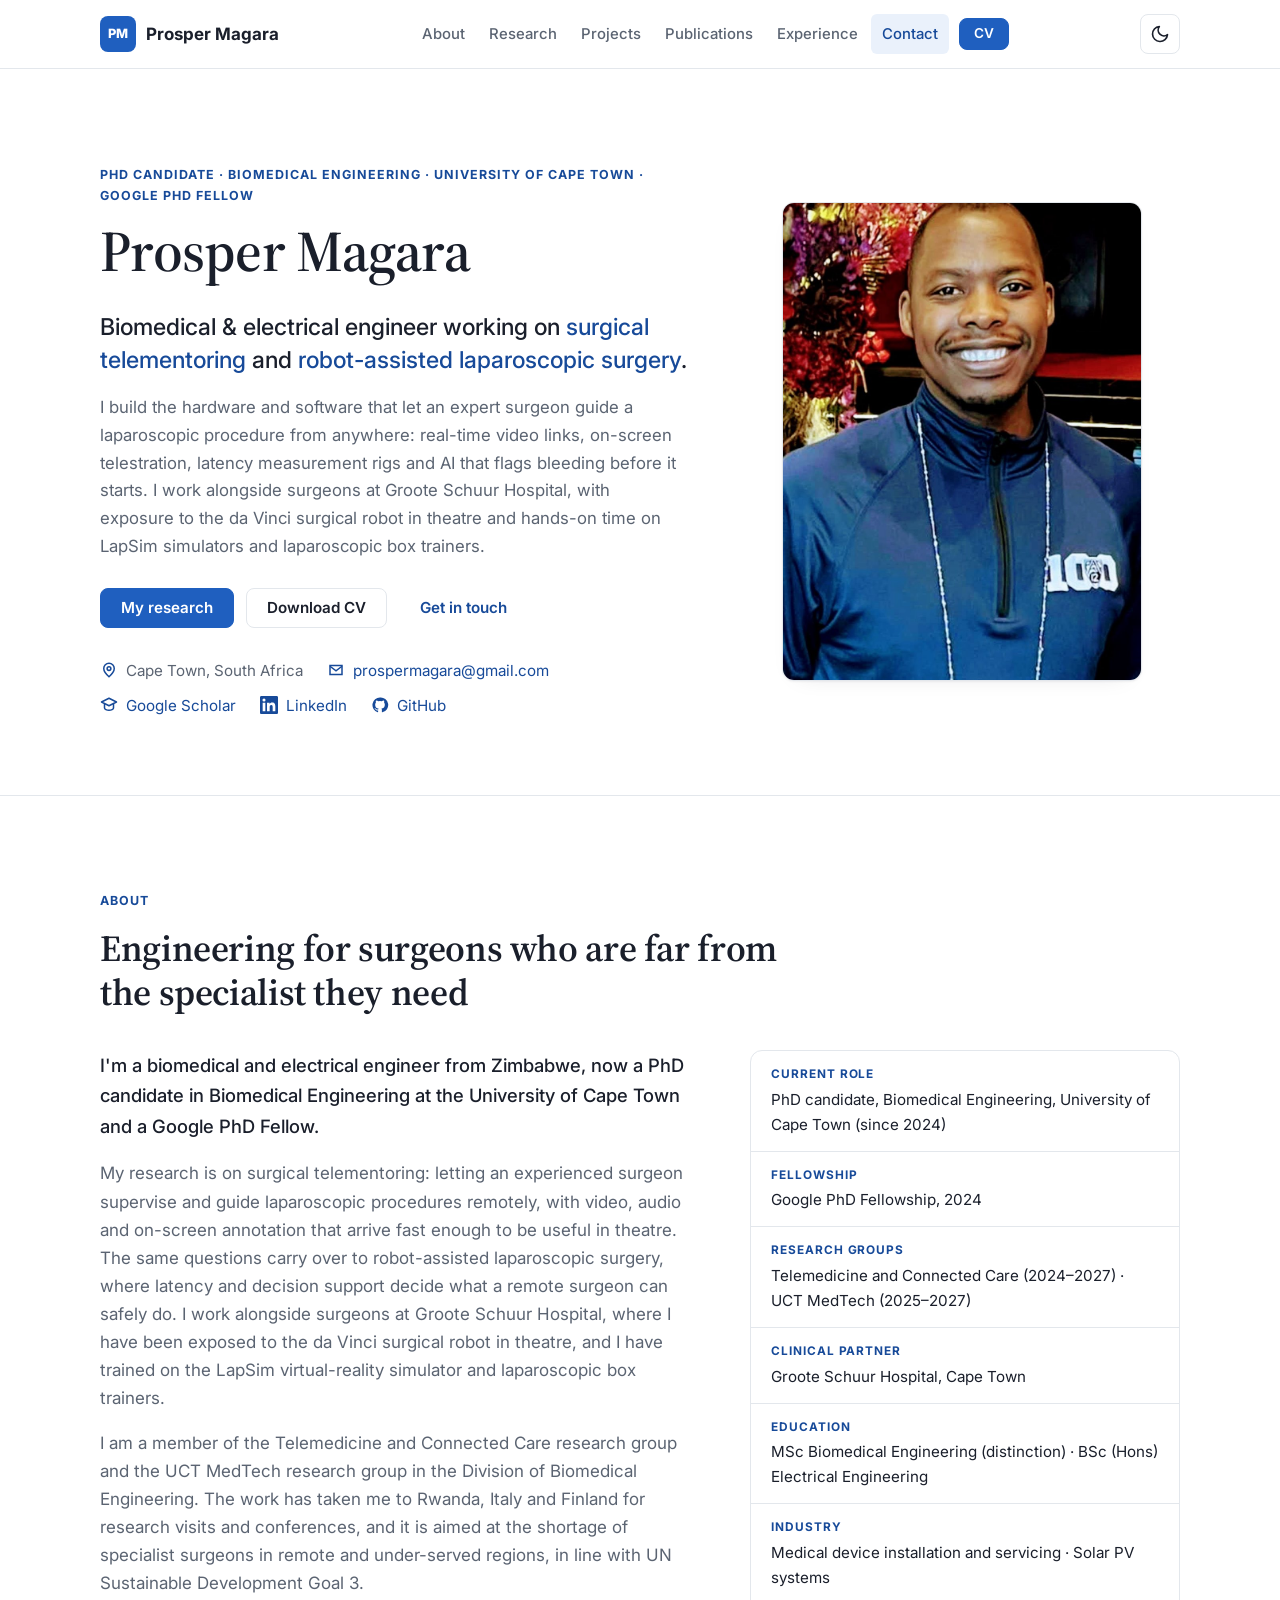
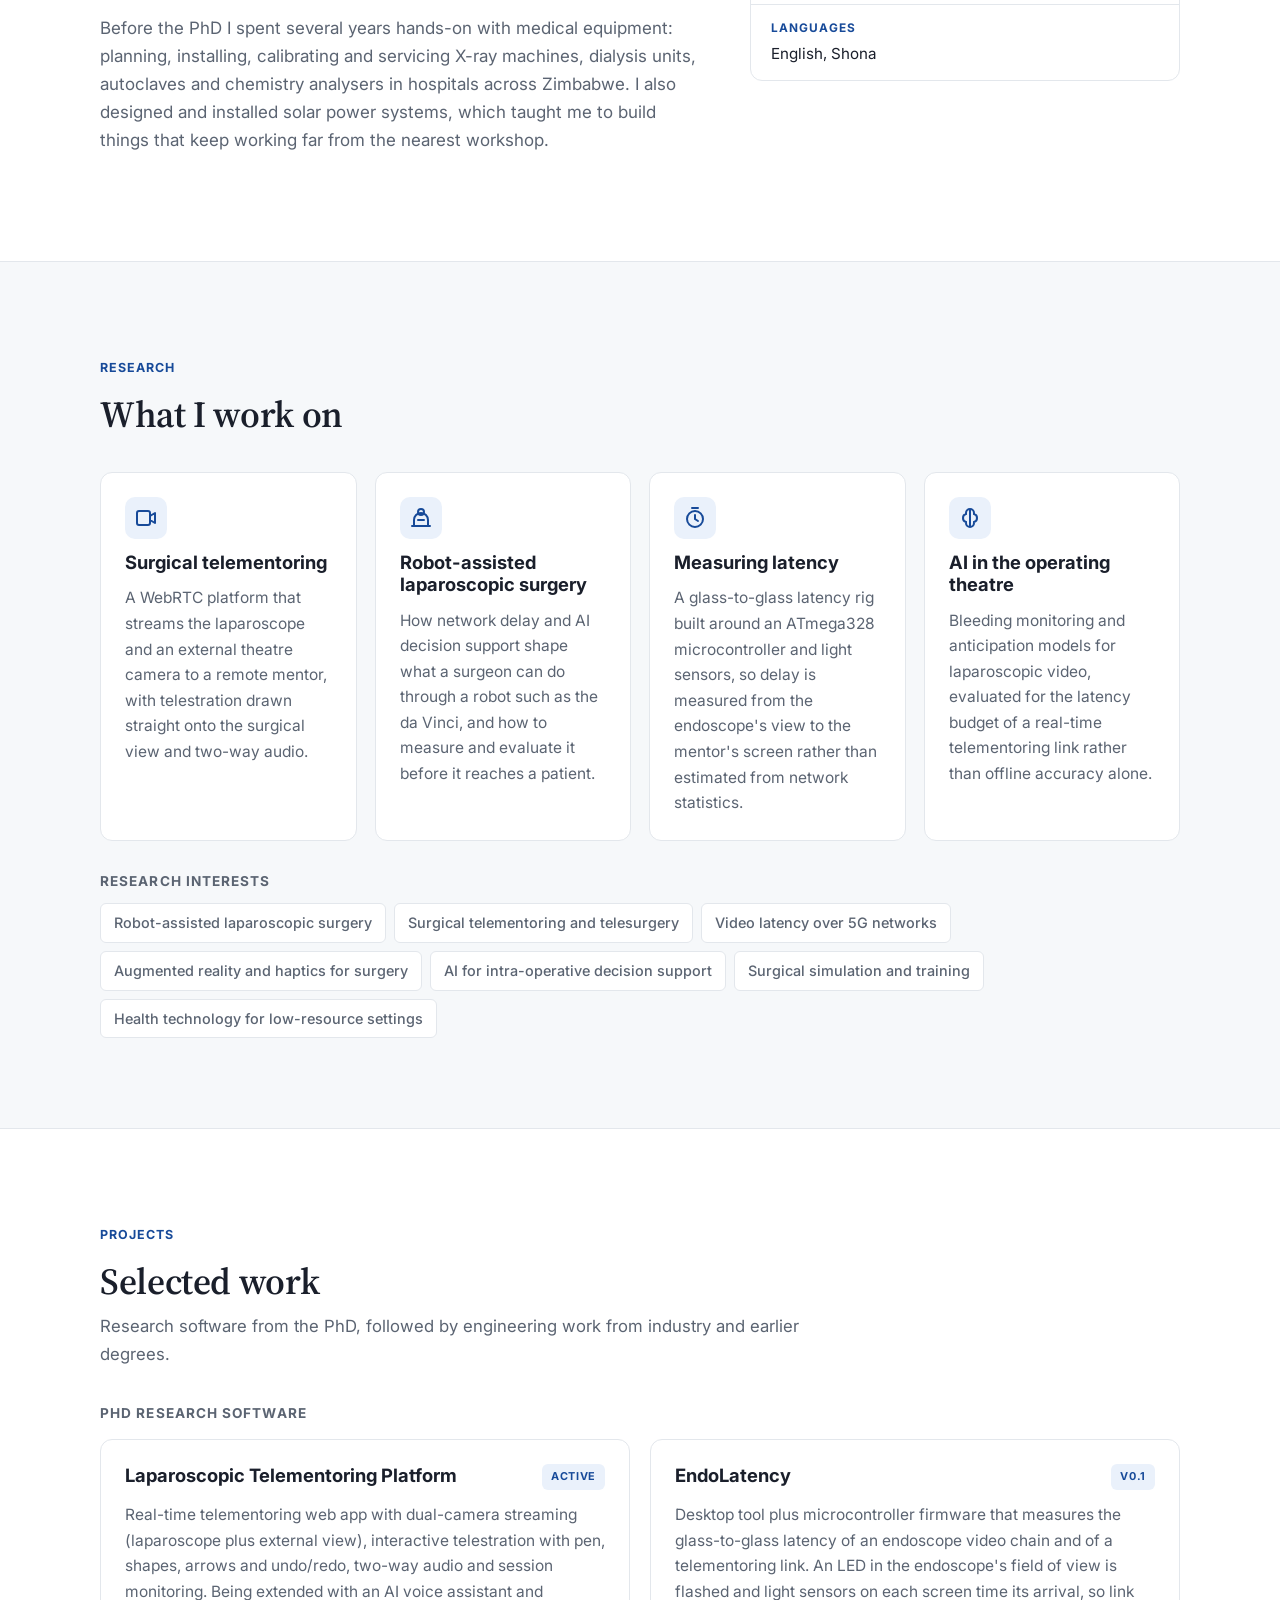
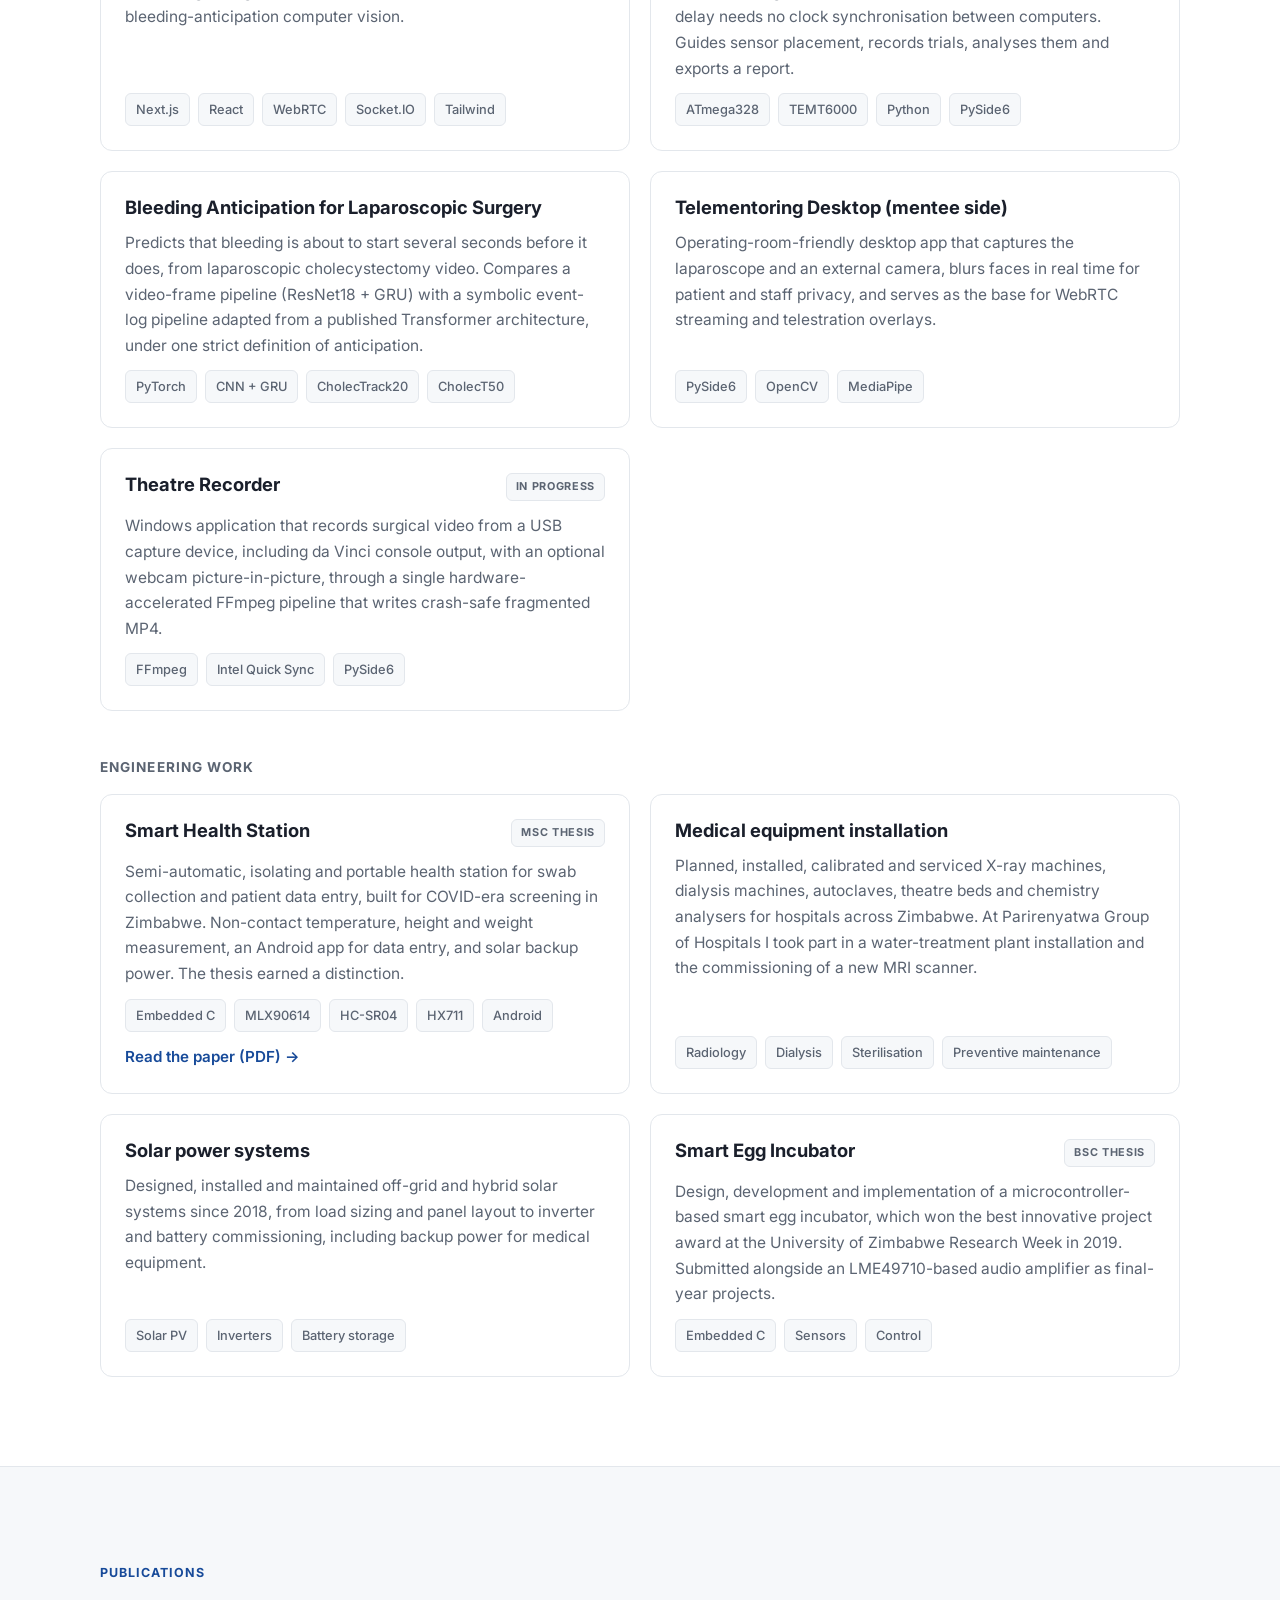
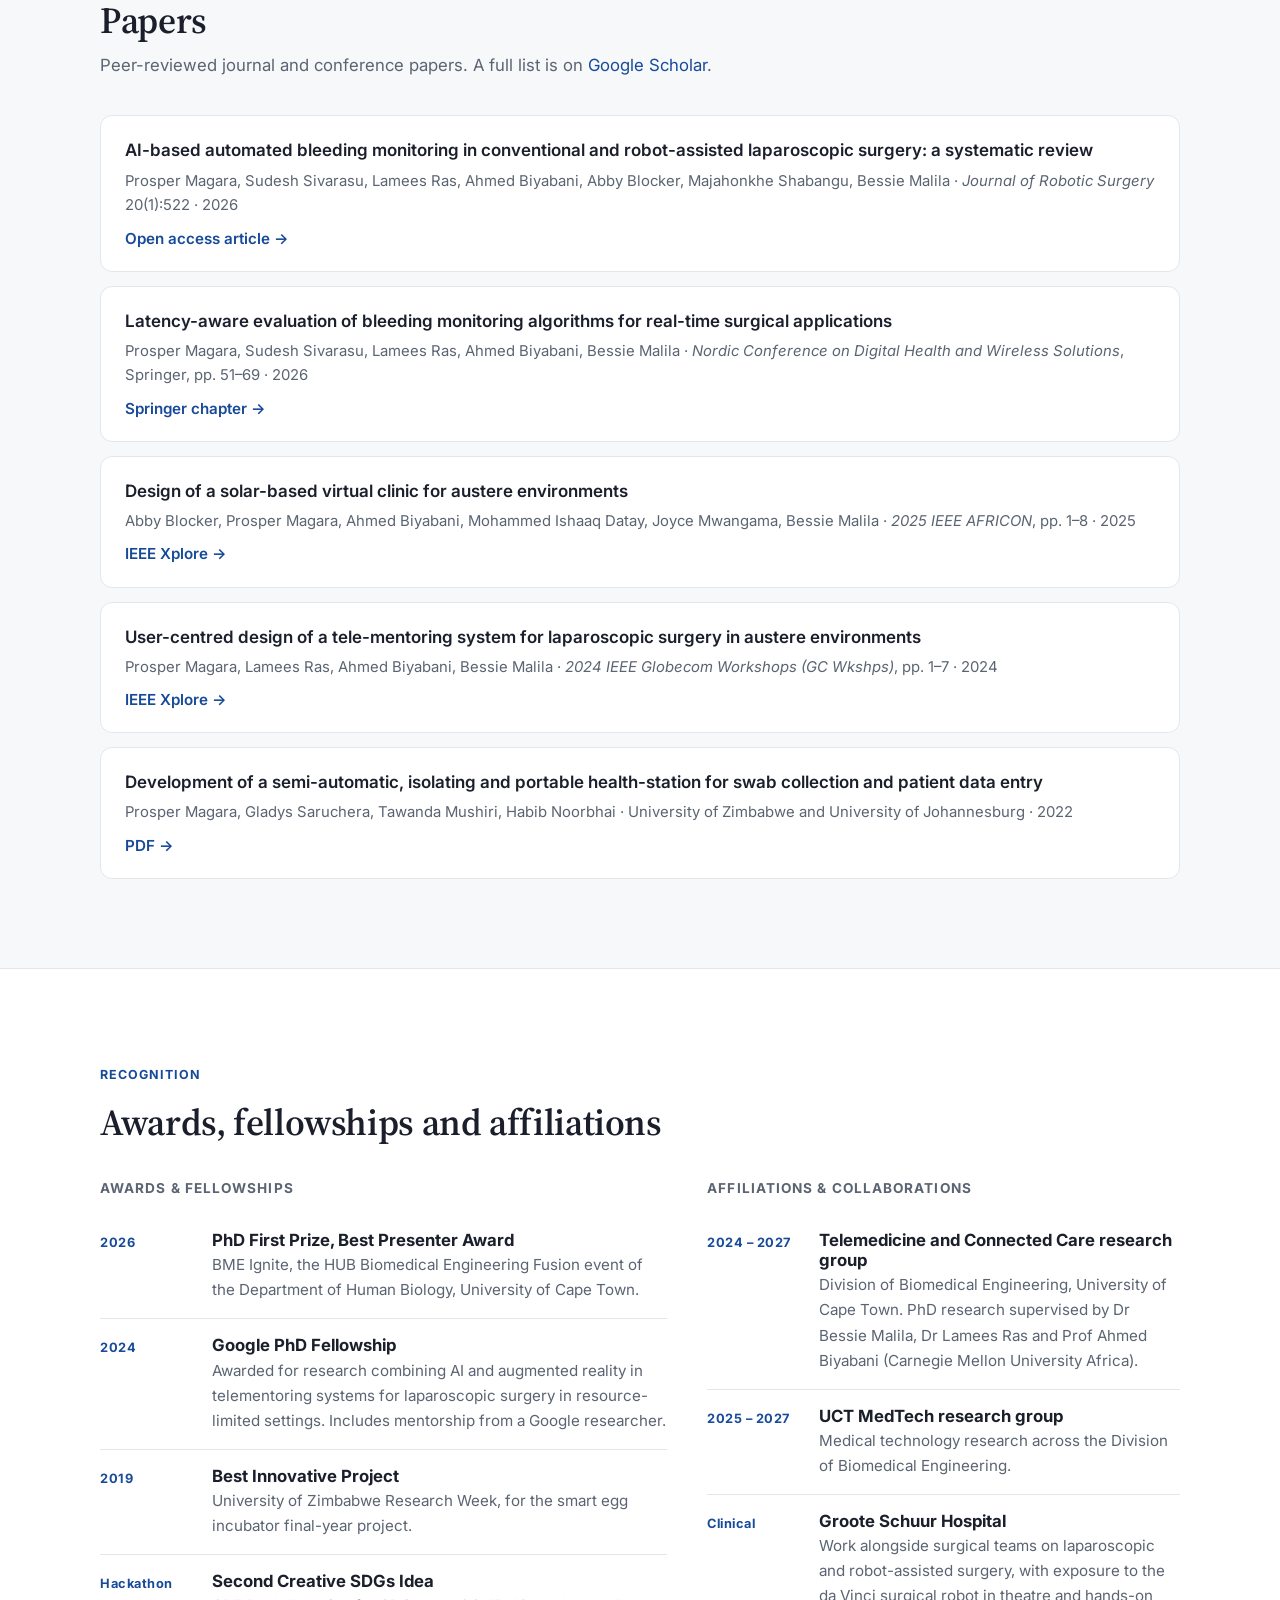
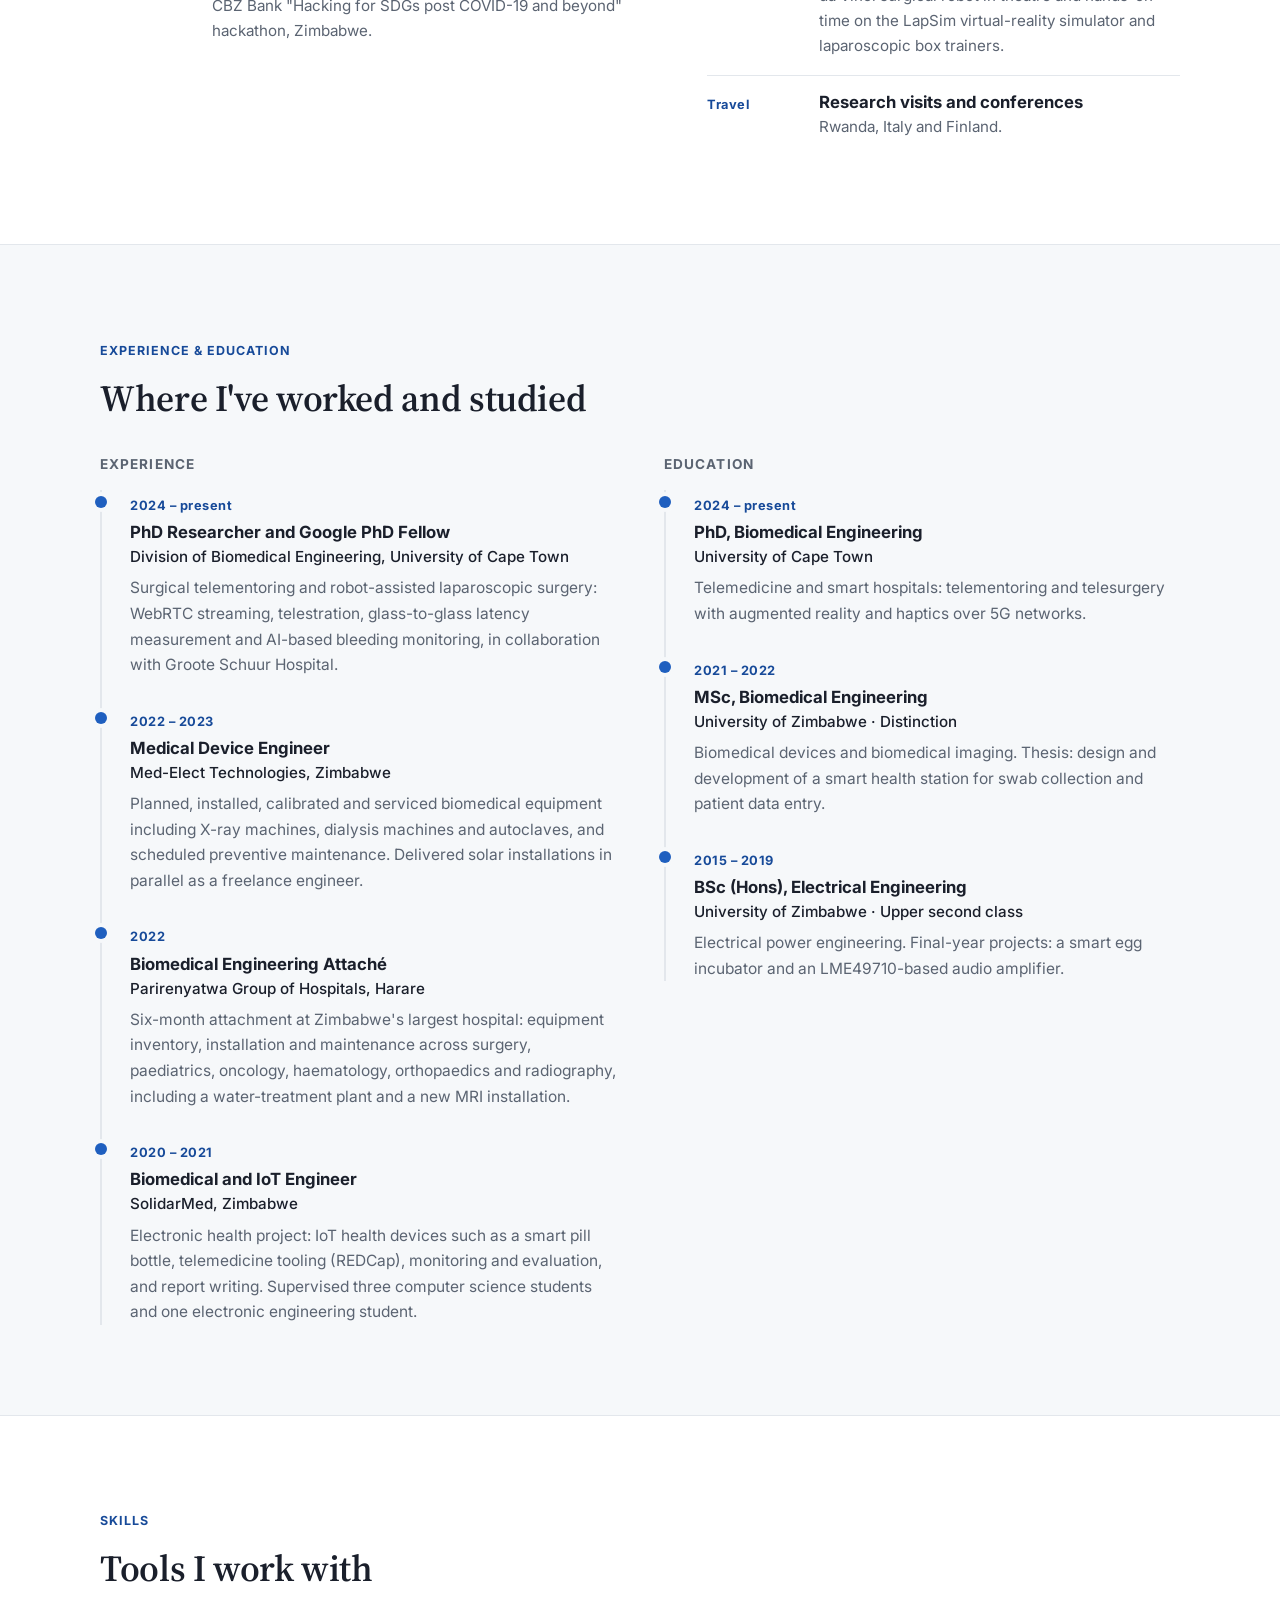
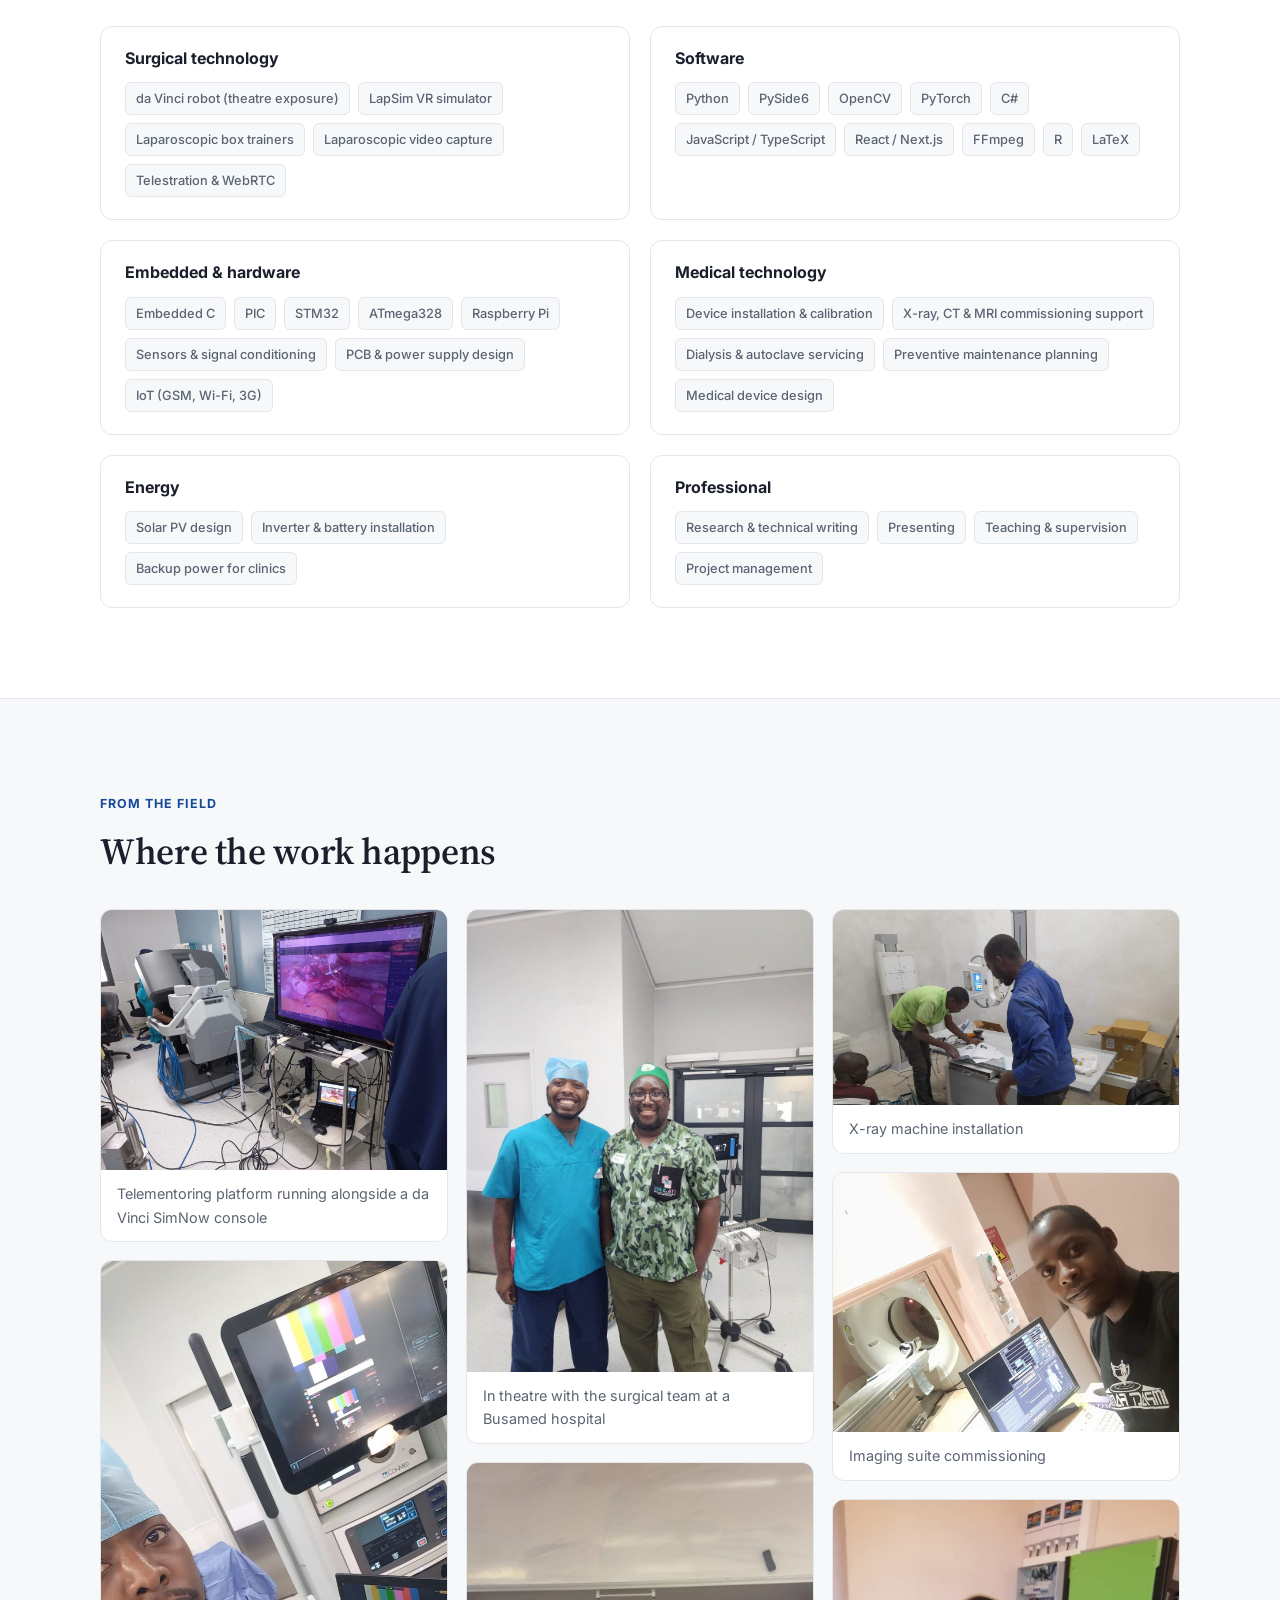
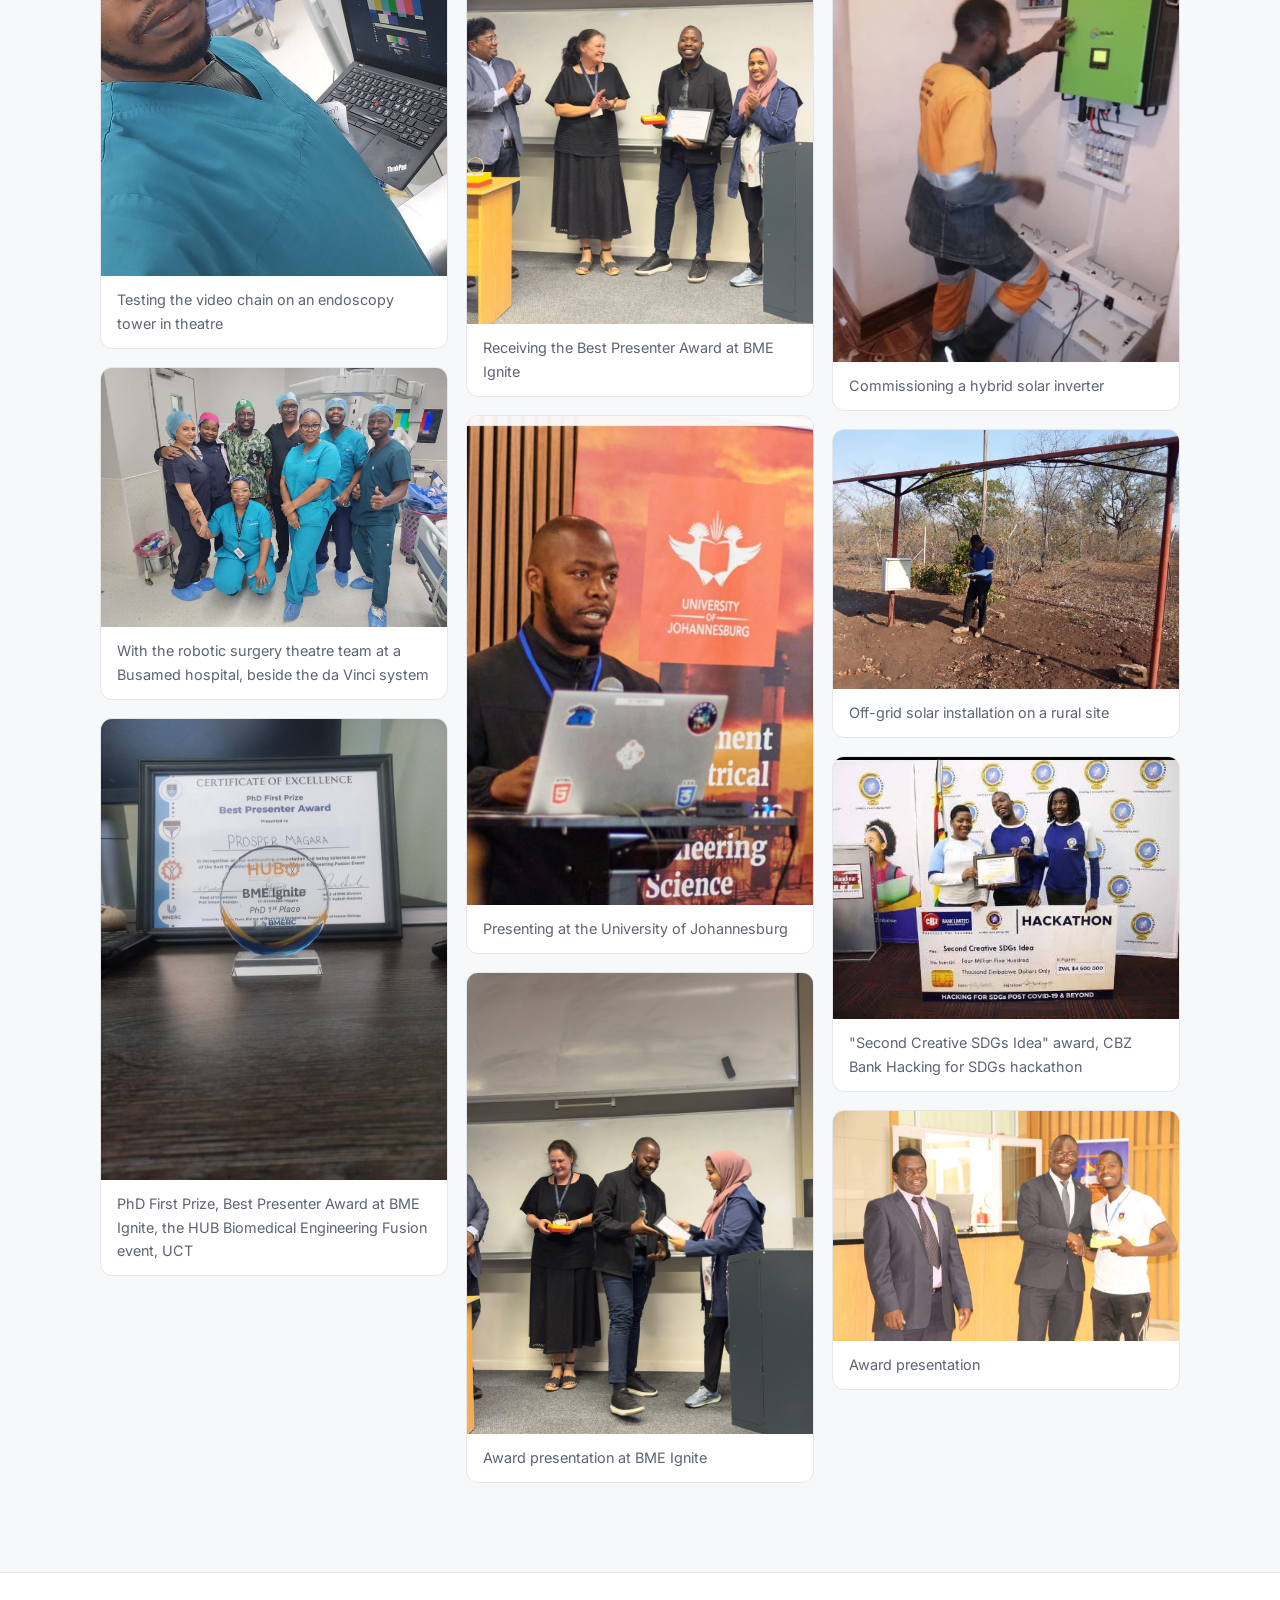
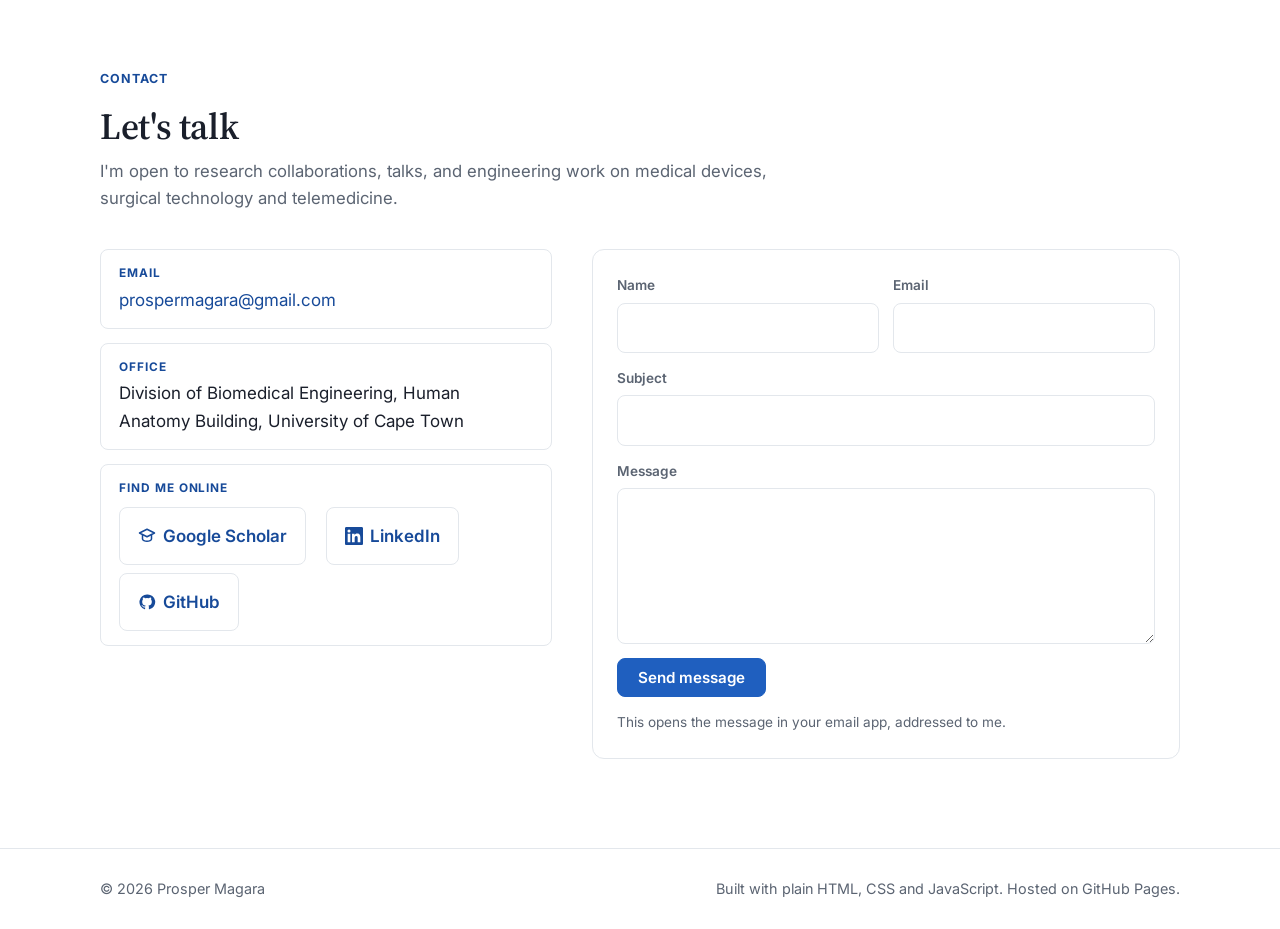
==== commit 3c0d7a22: "Describe da Vinci experience as theatre exposure; credit Busamed in gallery captions - Reword hero, " ====
--- a/index.html
+++ b/index.html
@@ -55,7 +55,7 @@
           <p class="eyebrow">PhD candidate · Biomedical Engineering · University of Cape Town · Google PhD Fellow</p>
           <h1>Prosper Magara</h1>
           <p class="tagline">Biomedical &amp; electrical engineer working on <span class="accent">surgical telementoring</span> and <span class="accent">robot-assisted laparoscopic surgery</span>.</p>
-          <p class="lead">I build the hardware and software that let an expert surgeon guide a laparoscopic procedure from anywhere: real-time video links, on-screen telestration, latency measurement rigs and AI that flags bleeding before it starts. I work alongside surgeons at Groote Schuur Hospital, with hands-on experience of the da Vinci surgical robot, LapSim simulators and laparoscopic box trainers.</p>
+          <p class="lead">I build the hardware and software that let an expert surgeon guide a laparoscopic procedure from anywhere: real-time video links, on-screen telestration, latency measurement rigs and AI that flags bleeding before it starts. I work alongside surgeons at Groote Schuur Hospital, with exposure to the da Vinci surgical robot in theatre and hands-on time on LapSim simulators and laparoscopic box trainers.</p>
           <div class="hero-actions">
             <a class="btn btn-primary" href="#research">My research</a>
             <a class="btn btn-outline" href="assets/Prosper-Magara-CV.pdf" target="_blank" rel="noopener">Download CV</a>
@@ -87,7 +87,7 @@
         <div class="about-grid">
           <div class="about-text reveal">
             <p>I'm a biomedical and electrical engineer from Zimbabwe, now a PhD candidate in Biomedical Engineering at the University of Cape Town and a Google PhD Fellow.</p>
-            <p>My research is on surgical telementoring: letting an experienced surgeon supervise and guide laparoscopic procedures remotely, with video, audio and on-screen annotation that arrive fast enough to be useful in theatre. The same questions carry over to robot-assisted laparoscopic surgery, where latency and decision support decide what a remote surgeon can safely do. I work alongside surgeons at Groote Schuur Hospital, and I have had hands-on experience with the da Vinci surgical robot, the LapSim virtual-reality simulator and laparoscopic box trainers.</p>
+            <p>My research is on surgical telementoring: letting an experienced surgeon supervise and guide laparoscopic procedures remotely, with video, audio and on-screen annotation that arrive fast enough to be useful in theatre. The same questions carry over to robot-assisted laparoscopic surgery, where latency and decision support decide what a remote surgeon can safely do. I work alongside surgeons at Groote Schuur Hospital, where I have been exposed to the da Vinci surgical robot in theatre, and I have trained on the LapSim virtual-reality simulator and laparoscopic box trainers.</p>
             <p>I am a member of the Telemedicine and Connected Care research group and the UCT MedTech research group in the Division of Biomedical Engineering. The work has taken me to Rwanda, Italy and Finland for research visits and conferences, and it is aimed at the shortage of specialist surgeons in remote and under-served regions, in line with UN Sustainable Development Goal 3.</p>
             <p>Before the PhD I spent several years hands-on with medical equipment: planning, installing, calibrating and servicing X-ray machines, dialysis units, autoclaves and chemistry analysers in hospitals across Zimbabwe. I also designed and installed solar power systems, which taught me to build things that keep working far from the nearest workshop.</p>
           </div>
@@ -336,7 +336,7 @@
                 <span class="when">Clinical</span>
                 <div>
                   <h4>Groote Schuur Hospital</h4>
-                  <p>Work alongside surgical teams on laparoscopic and robot-assisted surgery, with hands-on experience of the da Vinci surgical robot, the LapSim virtual-reality simulator and laparoscopic box trainers.</p>
+                  <p>Work alongside surgical teams on laparoscopic and robot-assisted surgery, with exposure to the da Vinci surgical robot in theatre and hands-on time on the LapSim virtual-reality simulator and laparoscopic box trainers.</p>
                 </div>
               </li>
               <li>
@@ -426,7 +426,7 @@
         <div class="skills-grid">
           <div class="skill-group reveal">
             <h3>Surgical technology</h3>
-            <ul class="tags"><li>da Vinci surgical robot</li><li>LapSim VR simulator</li><li>Laparoscopic box trainers</li><li>Laparoscopic video capture</li><li>Telestration &amp; WebRTC</li></ul>
+            <ul class="tags"><li>da Vinci robot (theatre exposure)</li><li>LapSim VR simulator</li><li>Laparoscopic box trainers</li><li>Laparoscopic video capture</li><li>Telestration &amp; WebRTC</li></ul>
           </div>
           <div class="skill-group reveal">
             <h3>Software</h3>
@@ -462,9 +462,9 @@
         <div class="gallery">
           <figure><img src="images/gallery/davinci-simnow-telementoring.jpg" alt="Telementoring platform on a large screen next to a da Vinci SimNow console" loading="lazy" width="1200" height="900"><figcaption>Telementoring platform running alongside a da Vinci SimNow console</figcaption></figure>
           <figure><img src="images/gallery/theatre-video-chain.jpg" alt="Prosper in scrubs beside an endoscopy tower showing colour bars" loading="lazy" width="675" height="1200"><figcaption>Testing the video chain on an endoscopy tower in theatre</figcaption></figure>
-          <figure><img src="images/gallery/robotic-theatre-team.jpg" alt="Theatre team standing in front of a da Vinci surgical robot" loading="lazy" width="1200" height="900"><figcaption>With a robotic surgery theatre team beside the da Vinci system</figcaption></figure>
+          <figure><img src="images/gallery/robotic-theatre-team.jpg" alt="Theatre team standing in front of a da Vinci surgical robot" loading="lazy" width="1200" height="900"><figcaption>With the robotic surgery theatre team at a Busamed hospital, beside the da Vinci system</figcaption></figure>
           <figure><img src="images/gallery/bme-ignite-award.jpg" alt="Certificate and trophy for PhD First Prize, Best Presenter Award at BME Ignite" loading="lazy" width="901" height="1200"><figcaption>PhD First Prize, Best Presenter Award at BME Ignite, the HUB Biomedical Engineering Fusion event, UCT</figcaption></figure>
-          <figure><img src="images/gallery/theatre-with-surgeon.jpg" alt="Prosper in scrubs with a surgeon in an operating theatre" loading="lazy" width="900" height="1200"><figcaption>In theatre with the surgical team</figcaption></figure>
+          <figure><img src="images/gallery/theatre-with-surgeon.jpg" alt="Prosper in scrubs with a surgeon in an operating theatre" loading="lazy" width="900" height="1200"><figcaption>In theatre with the surgical team at a Busamed hospital</figcaption></figure>
           <figure><img src="images/gallery/bme-ignite-ceremony.jpg" alt="Prosper holding the certificate and trophy at the BME Ignite award ceremony" loading="lazy" width="900" height="1200"><figcaption>Receiving the Best Presenter Award at BME Ignite</figcaption></figure>
           <figure><img src="images/gallery/presenting-uj.jpg" alt="Prosper presenting at a lectern in front of a University of Johannesburg banner" loading="lazy" width="849" height="1200"><figcaption>Presenting at the University of Johannesburg</figcaption></figure>
           <figure><img src="images/gallery/bme-ignite-certificate.jpg" alt="Prosper being handed the award certificate" loading="lazy" width="900" height="1200"><figcaption>Award presentation at BME Ignite</figcaption></figure>
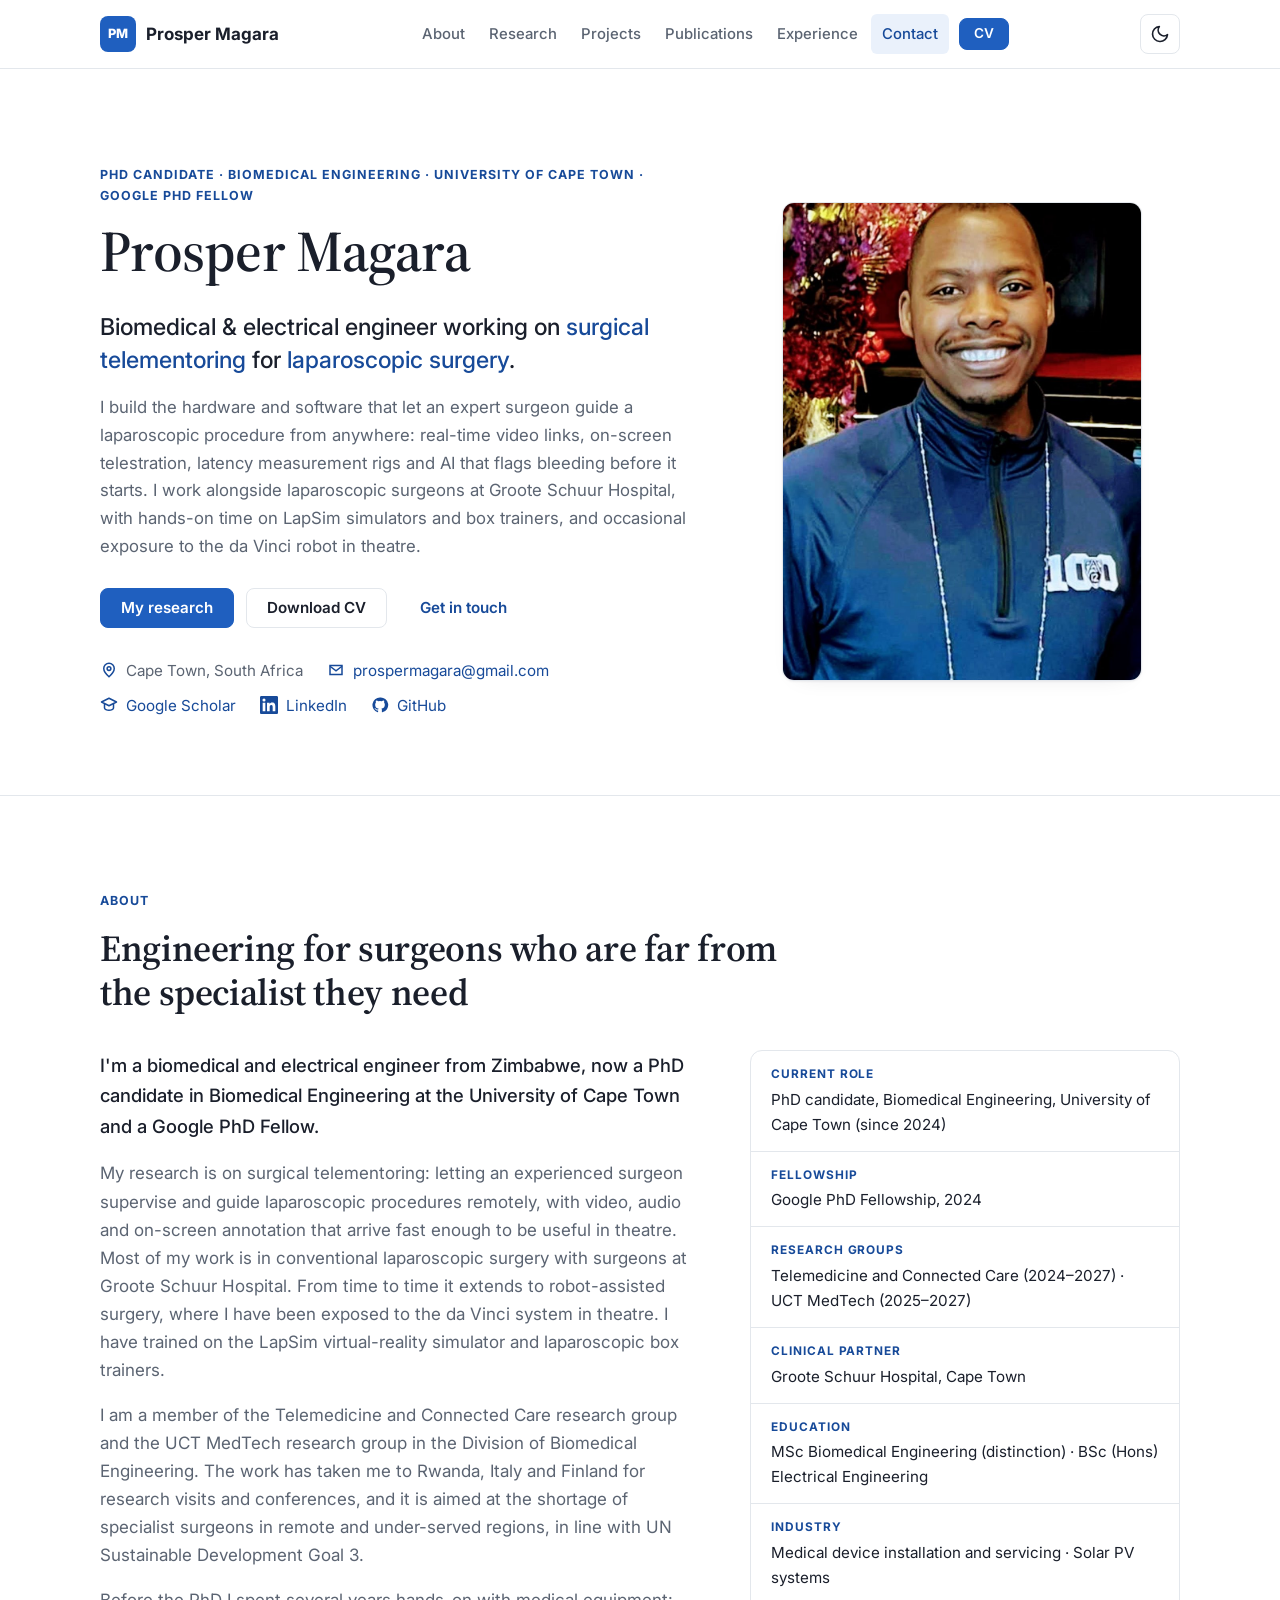
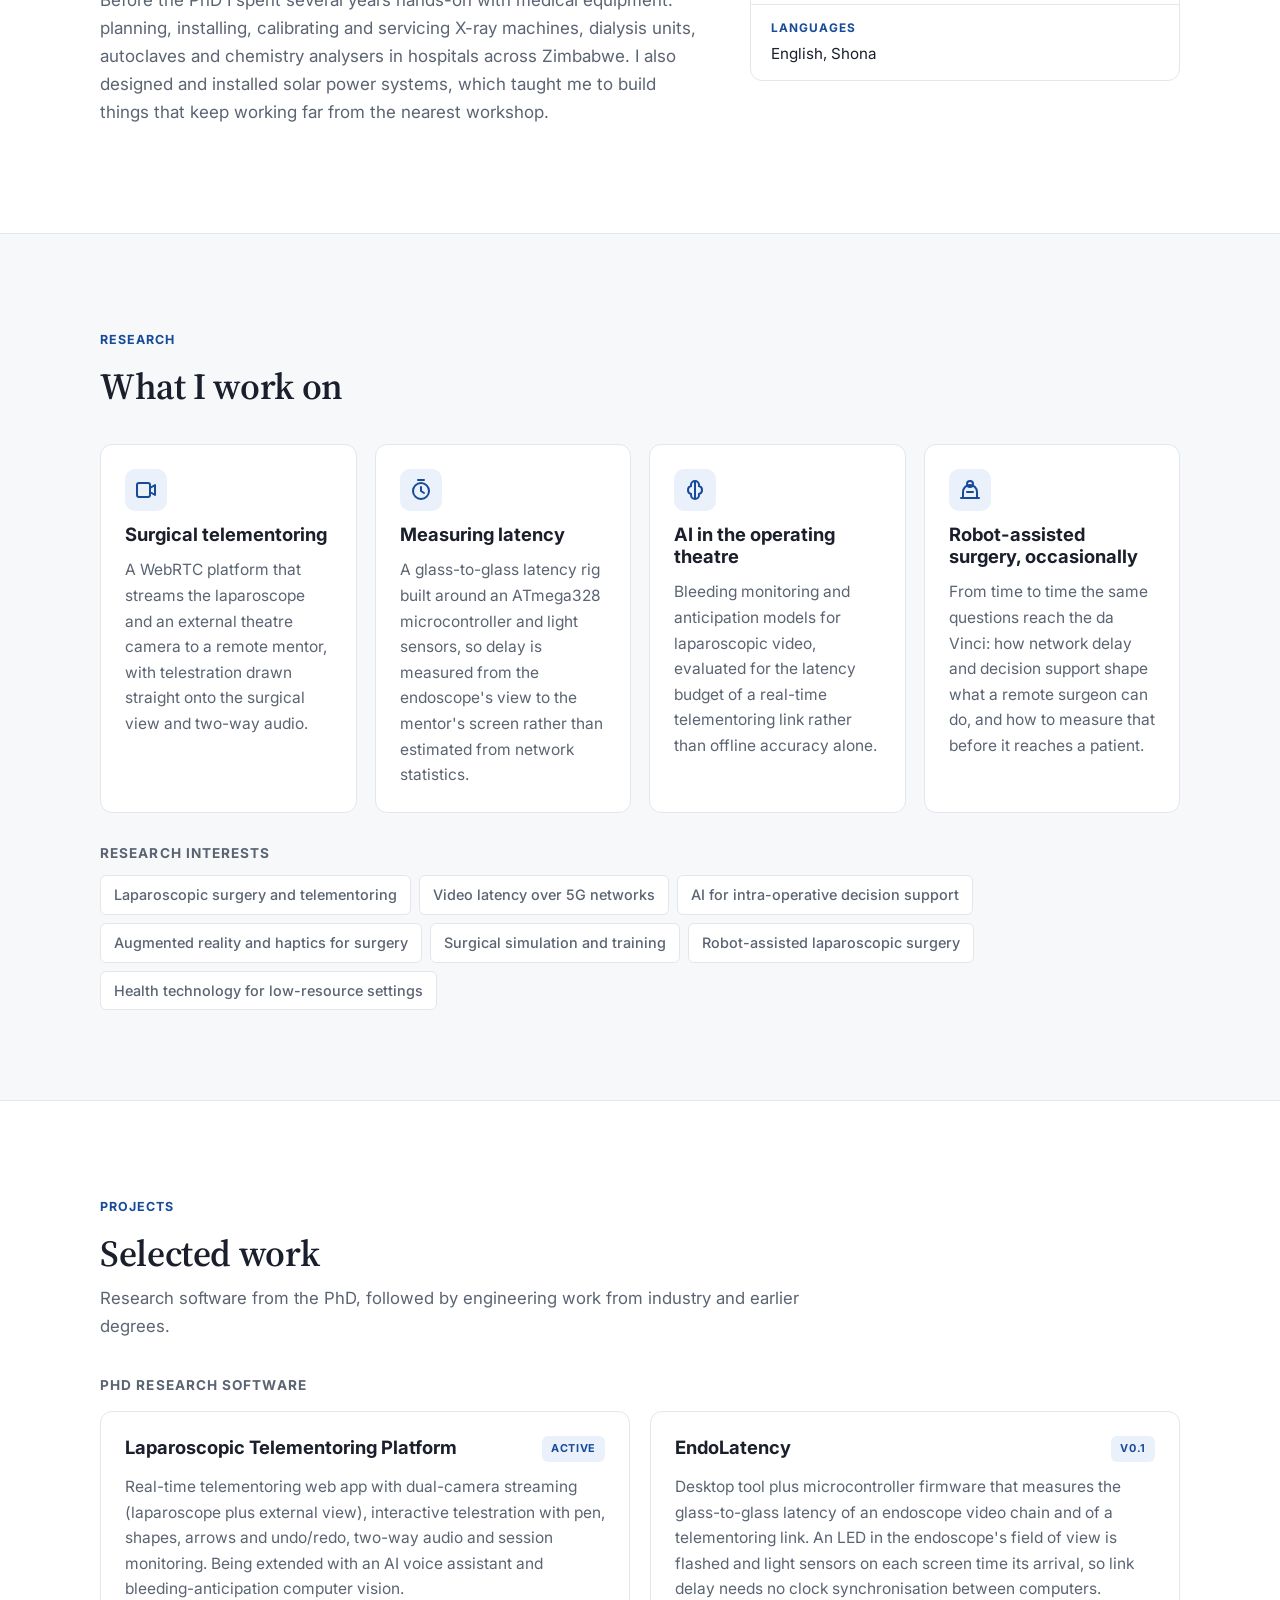
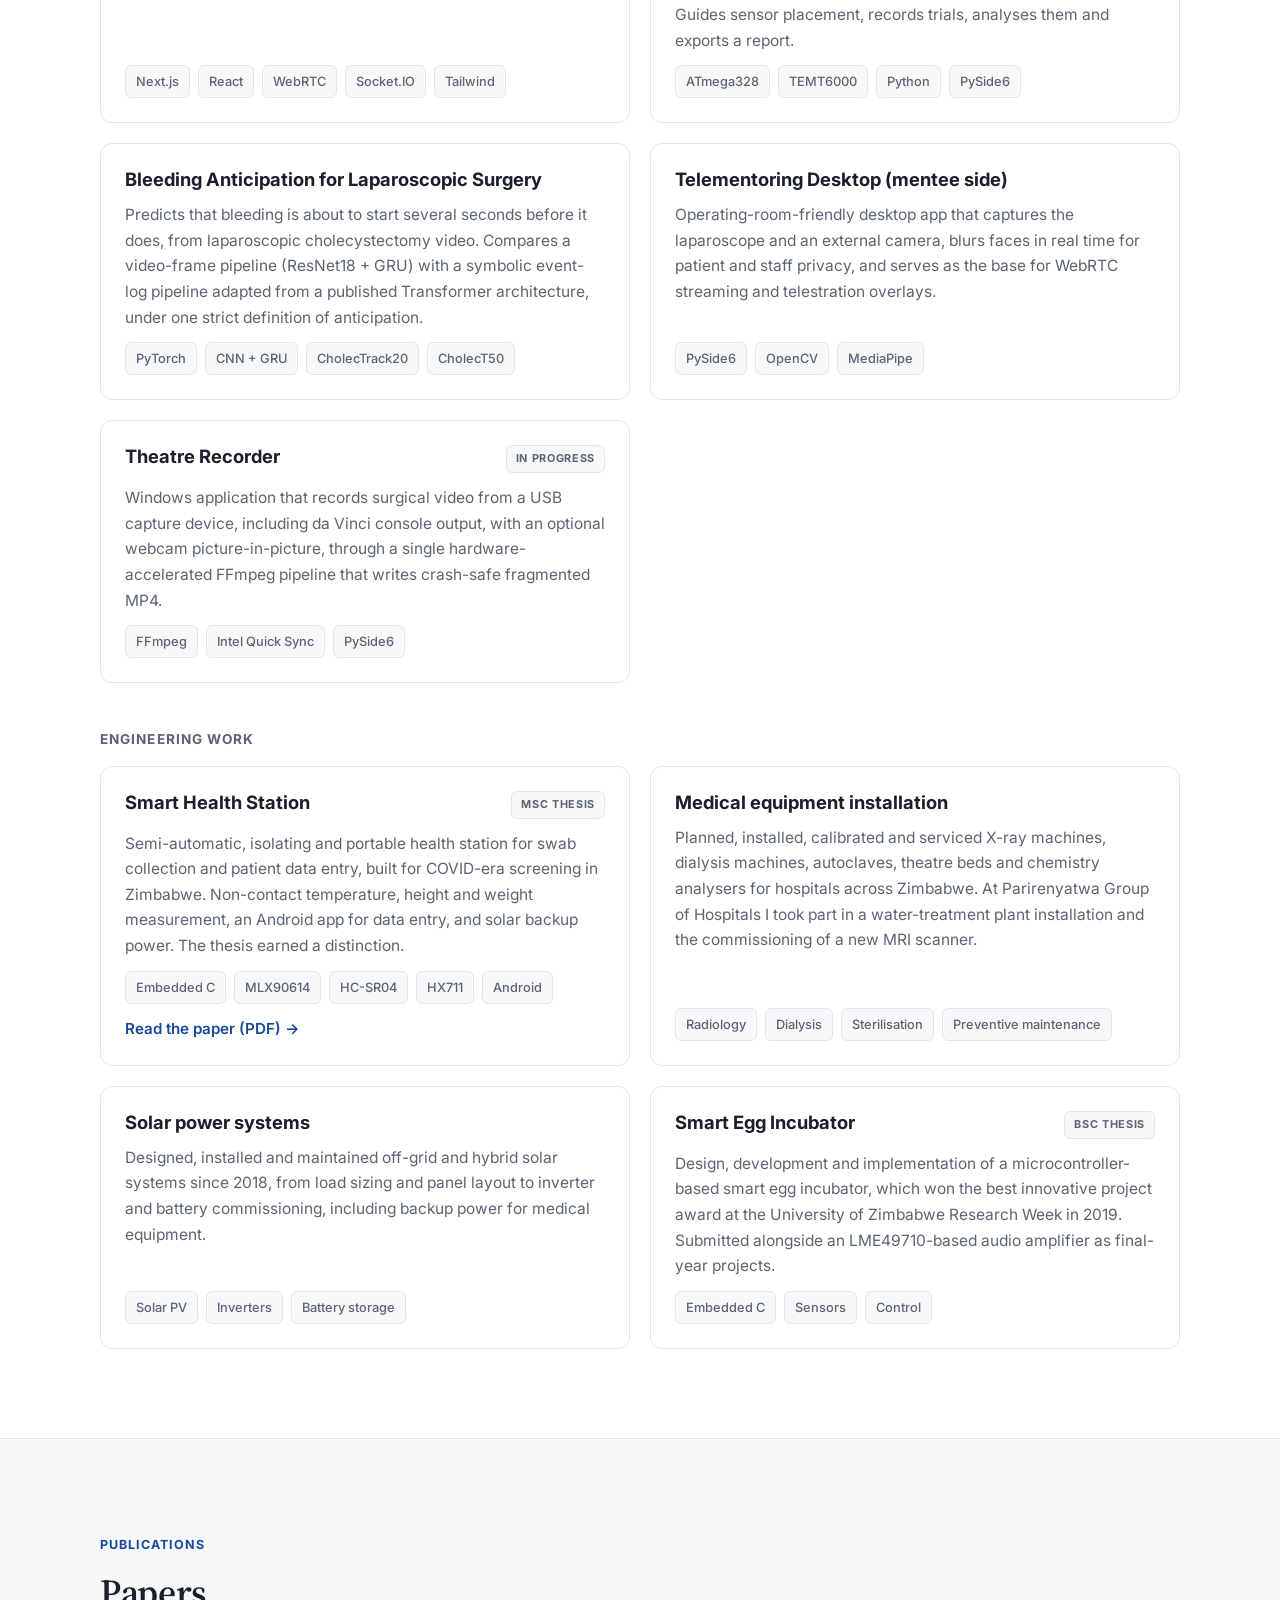
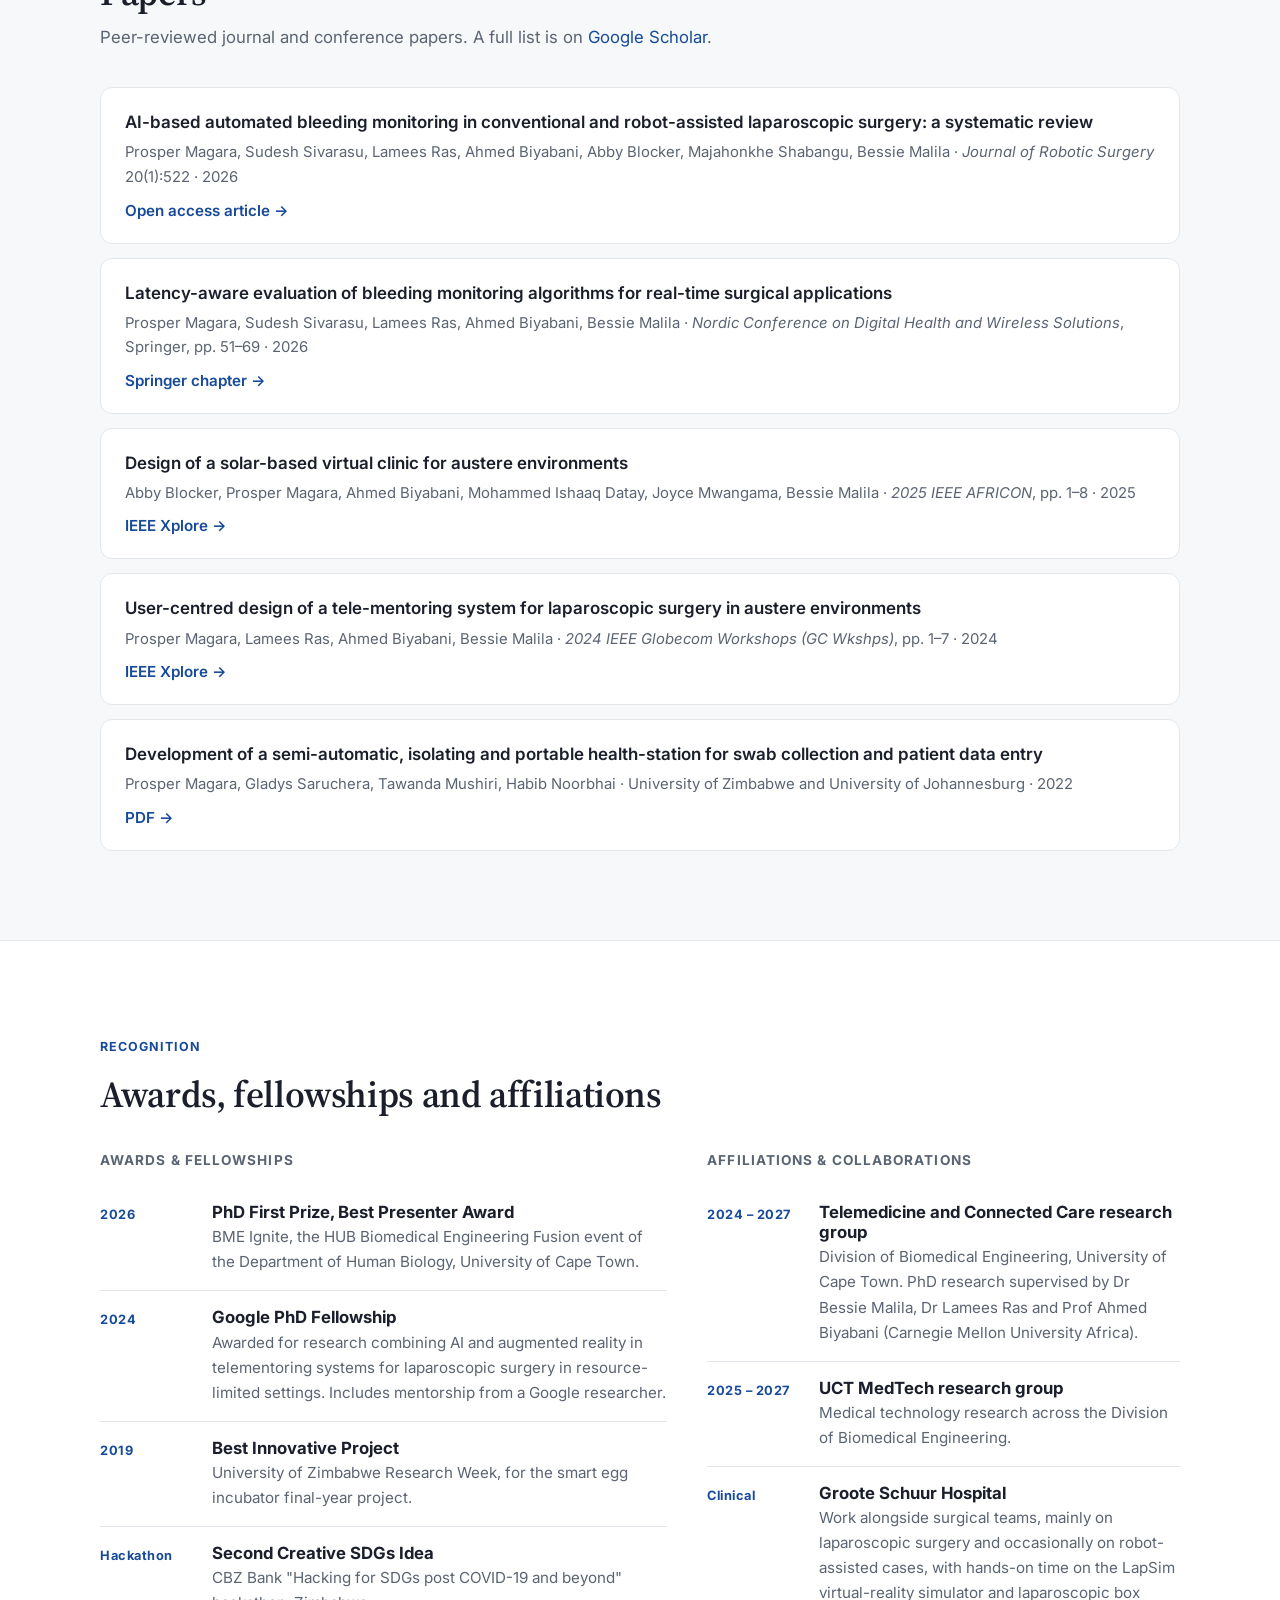
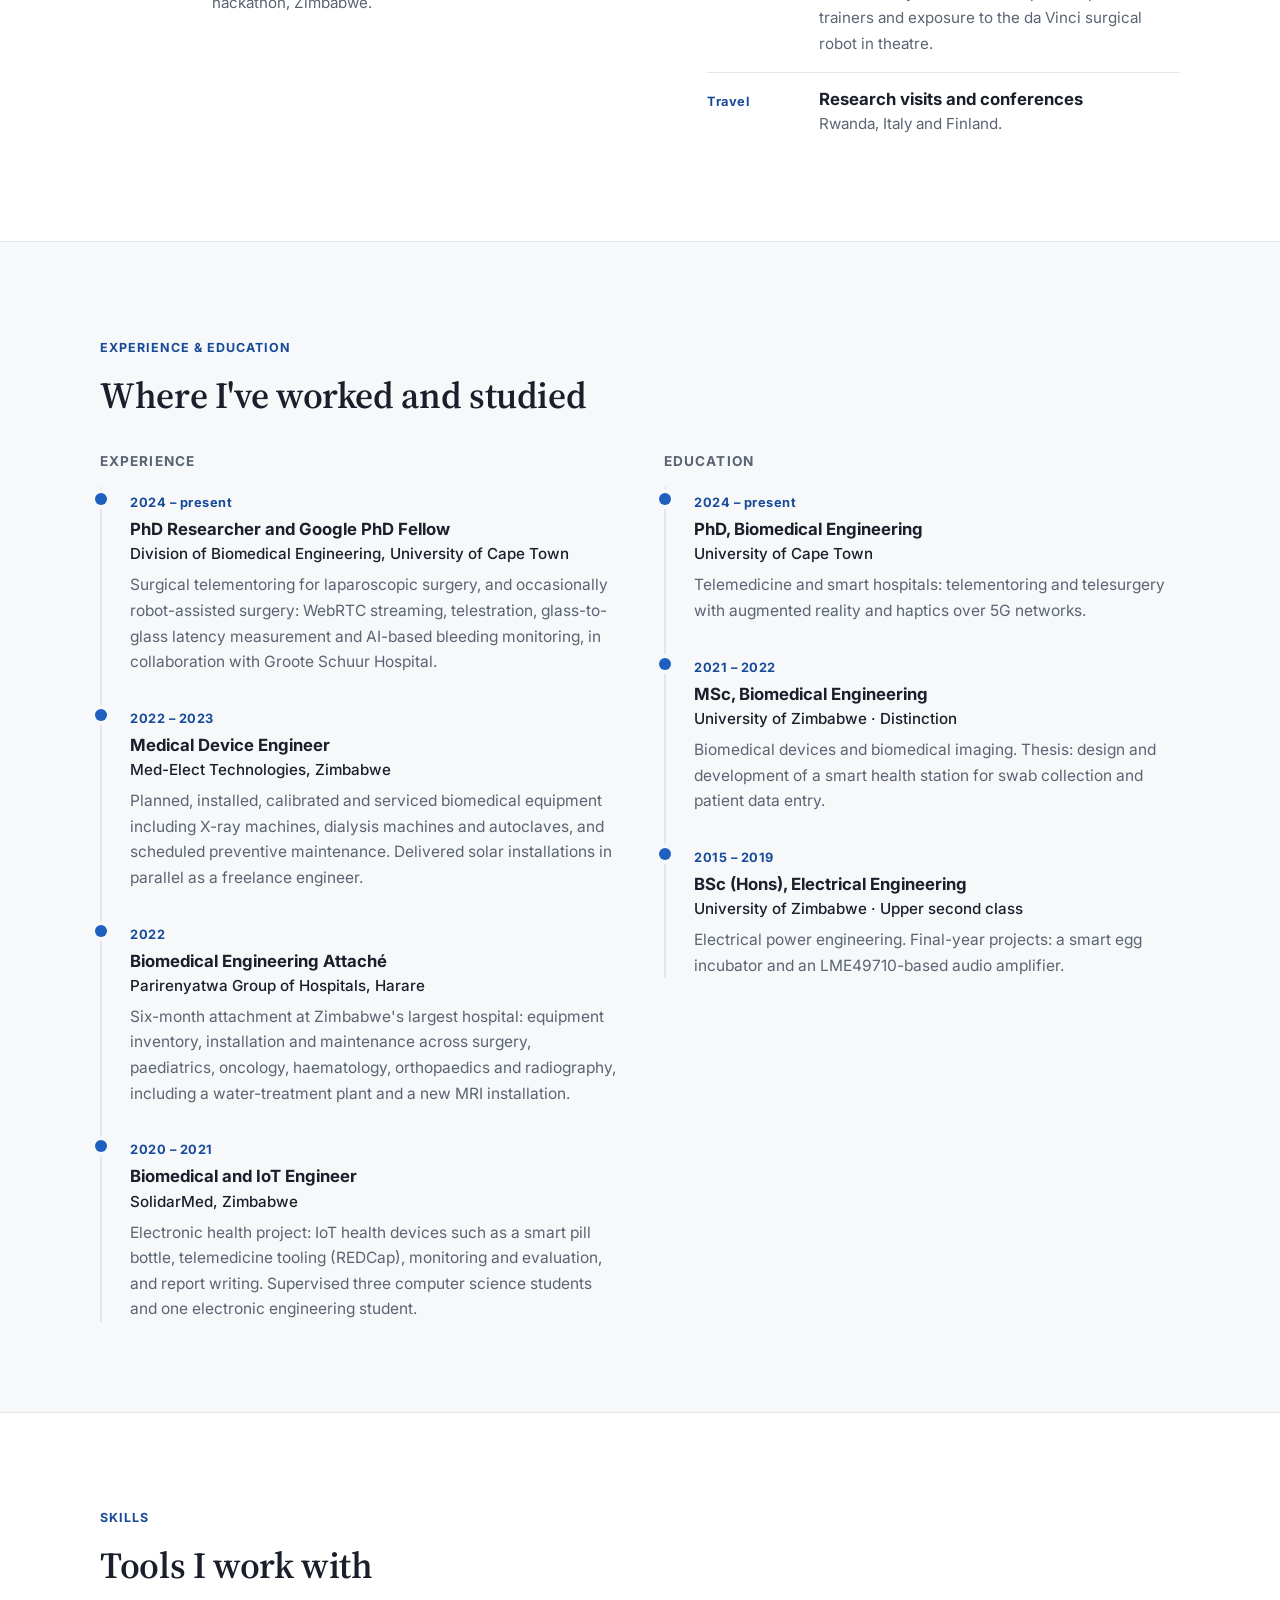
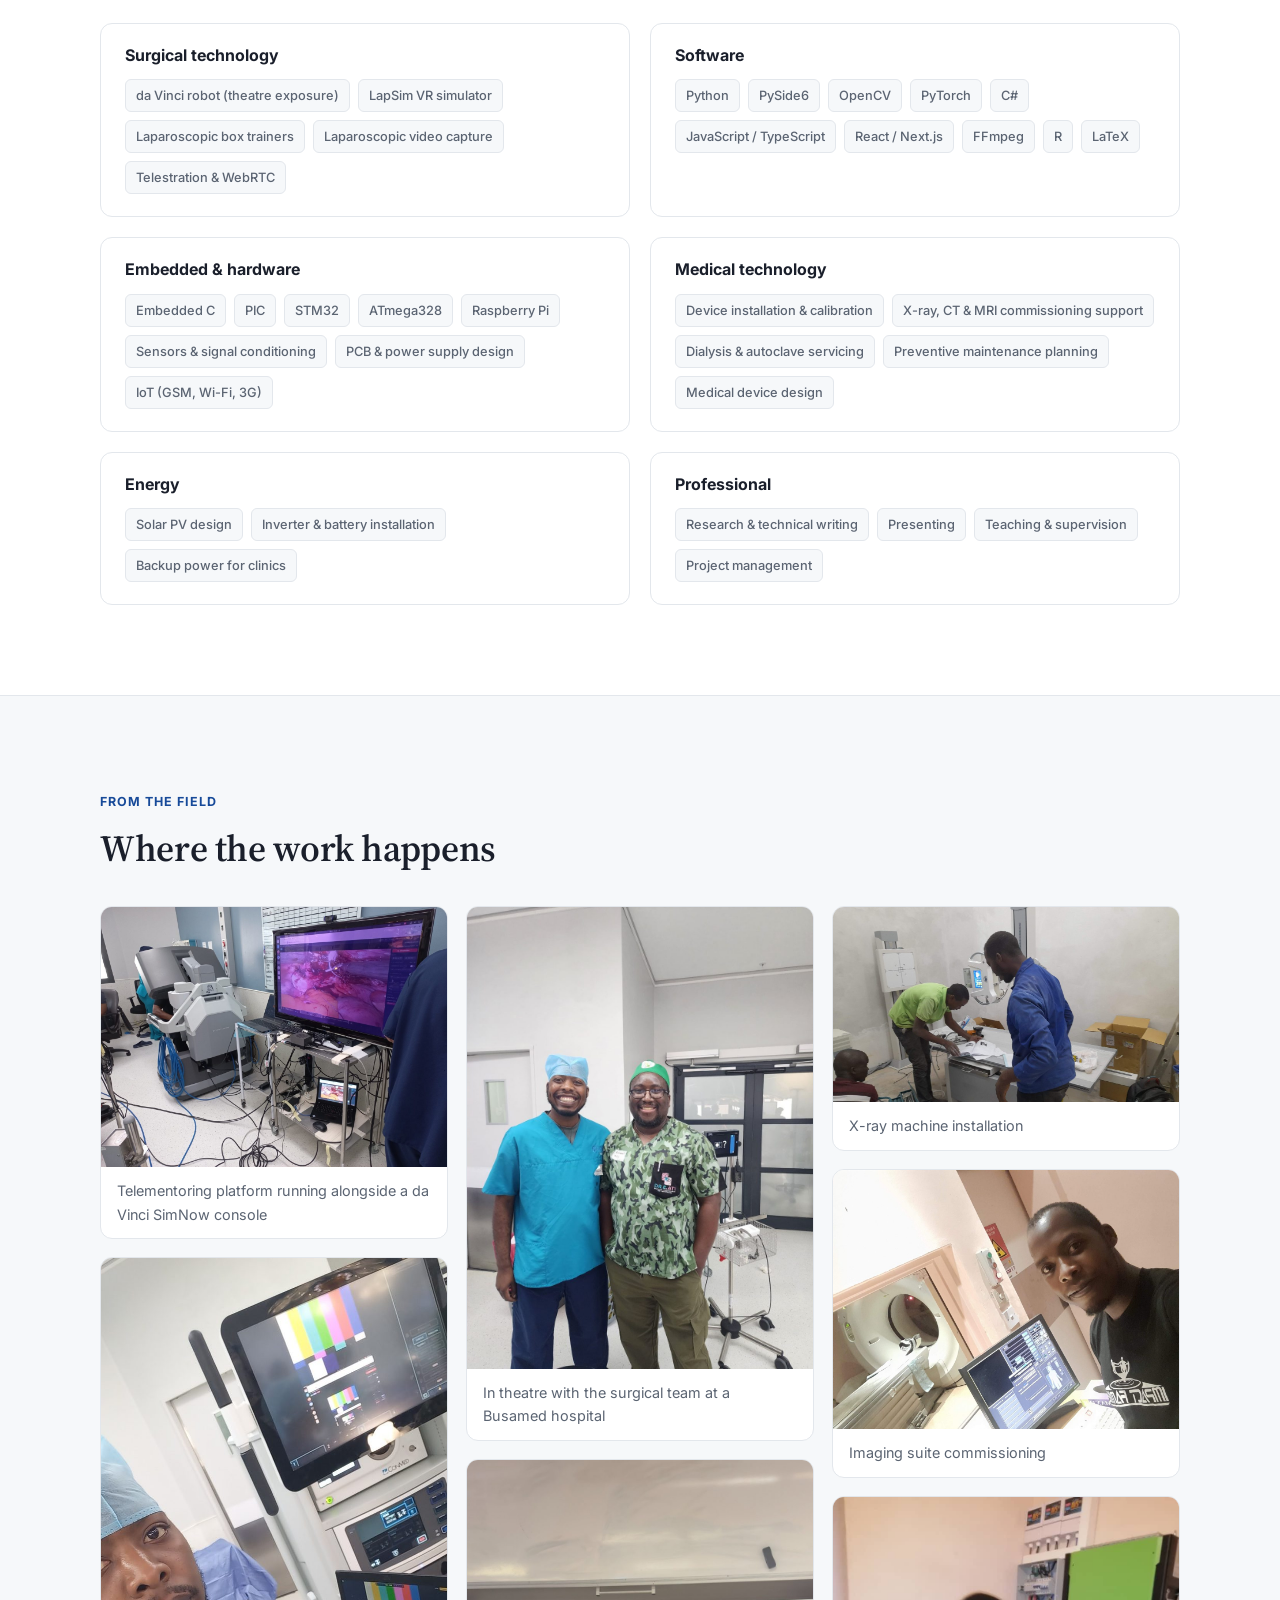
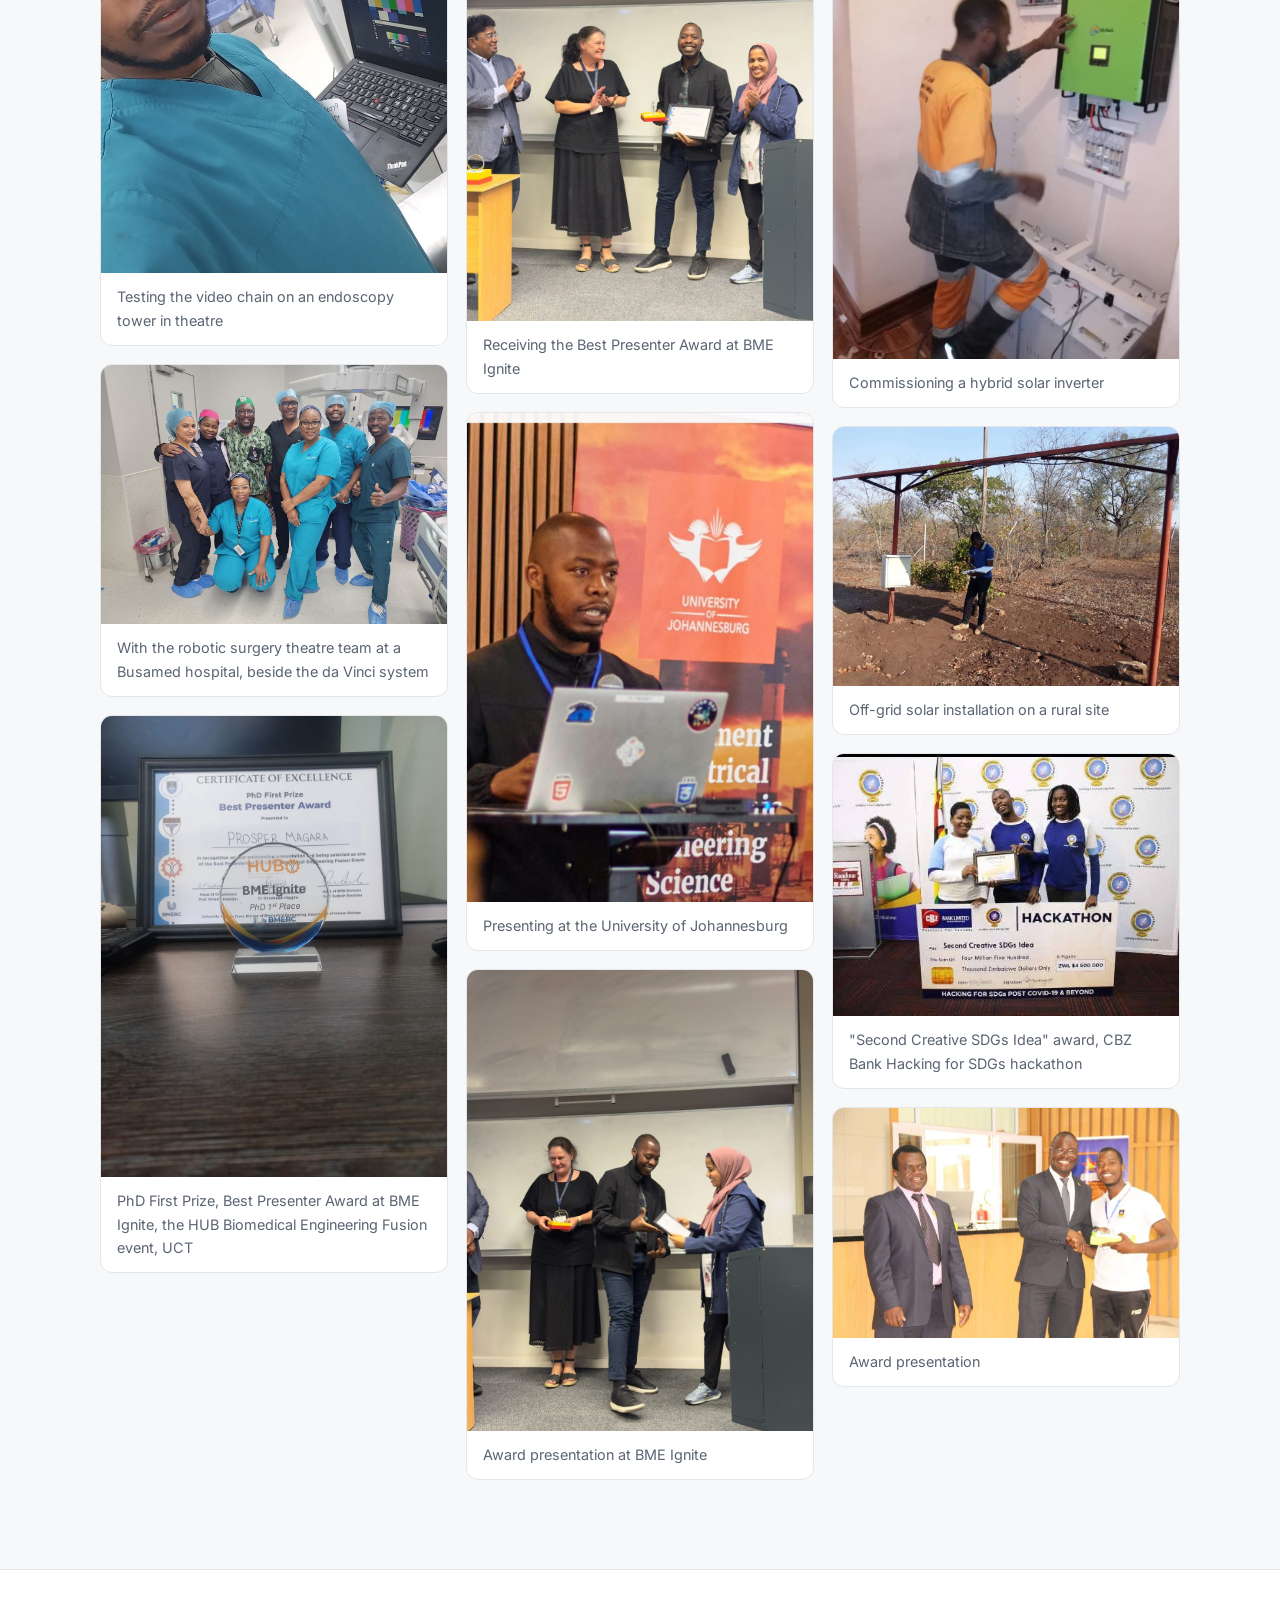
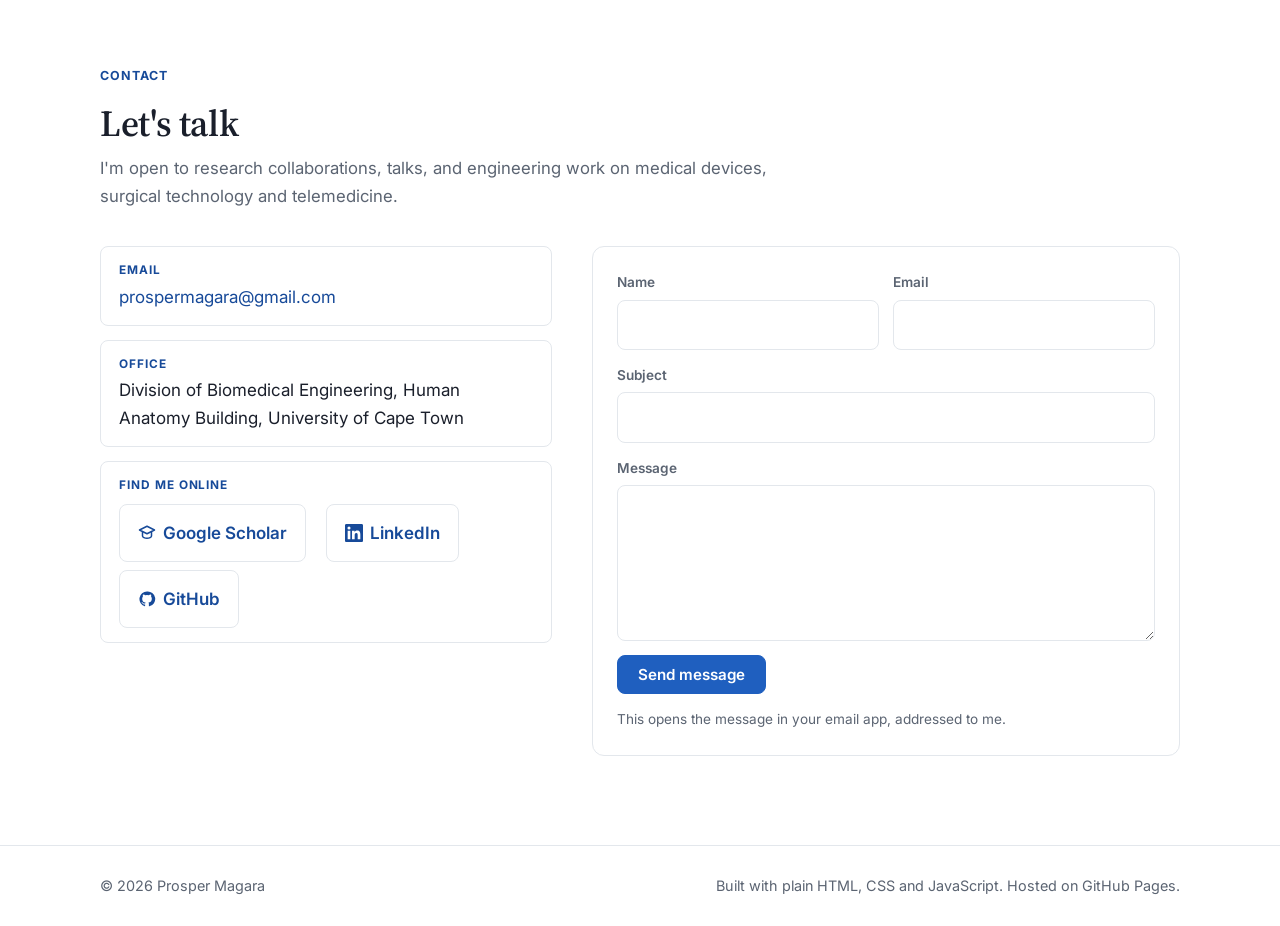
==== commit 4d9725db: "Lead with laparoscopic surgery; describe robot-assisted work as occasional - Tagline, hero, About, r" ====
--- a/index.html
+++ b/index.html
@@ -4,13 +4,13 @@
   <meta charset="UTF-8">
   <meta name="viewport" content="width=device-width, initial-scale=1.0">
   <title>Prosper Magara | Biomedical &amp; Electrical Engineer</title>
-  <meta name="description" content="Prosper Magara is a biomedical and electrical engineer, Google PhD Fellow and PhD candidate at the University of Cape Town, working on surgical telementoring and robot-assisted laparoscopic surgery.">
+  <meta name="description" content="Prosper Magara is a biomedical and electrical engineer, Google PhD Fellow and PhD candidate at the University of Cape Town, working on surgical telementoring for laparoscopic surgery.">
   <meta name="author" content="Prosper Magara">
   <meta name="theme-color" content="#1f5fbf">
   <link rel="icon" href="images/favicon.svg" type="image/svg+xml">
   <meta property="og:type" content="website">
   <meta property="og:title" content="Prosper Magara | Biomedical &amp; Electrical Engineer">
-  <meta property="og:description" content="Google PhD Fellow and PhD candidate at the University of Cape Town working on surgical telementoring, robot-assisted laparoscopic surgery and AI for the operating theatre.">
+  <meta property="og:description" content="Google PhD Fellow and PhD candidate at the University of Cape Town working on surgical telementoring for laparoscopic surgery, video latency and AI for the operating theatre.">
   <meta property="og:image" content="https://prosper02.github.io/prosper1/images/profile.jpg">
   <link rel="preconnect" href="https://fonts.googleapis.com">
   <link rel="preconnect" href="https://fonts.gstatic.com" crossorigin>
@@ -54,8 +54,8 @@
         <div class="hero-copy">
           <p class="eyebrow">PhD candidate · Biomedical Engineering · University of Cape Town · Google PhD Fellow</p>
           <h1>Prosper Magara</h1>
-          <p class="tagline">Biomedical &amp; electrical engineer working on <span class="accent">surgical telementoring</span> and <span class="accent">robot-assisted laparoscopic surgery</span>.</p>
-          <p class="lead">I build the hardware and software that let an expert surgeon guide a laparoscopic procedure from anywhere: real-time video links, on-screen telestration, latency measurement rigs and AI that flags bleeding before it starts. I work alongside surgeons at Groote Schuur Hospital, with exposure to the da Vinci surgical robot in theatre and hands-on time on LapSim simulators and laparoscopic box trainers.</p>
+          <p class="tagline">Biomedical &amp; electrical engineer working on <span class="accent">surgical telementoring</span> for <span class="accent">laparoscopic surgery</span>.</p>
+          <p class="lead">I build the hardware and software that let an expert surgeon guide a laparoscopic procedure from anywhere: real-time video links, on-screen telestration, latency measurement rigs and AI that flags bleeding before it starts. I work alongside laparoscopic surgeons at Groote Schuur Hospital, with hands-on time on LapSim simulators and box trainers, and occasional exposure to the da Vinci robot in theatre.</p>
           <div class="hero-actions">
             <a class="btn btn-primary" href="#research">My research</a>
             <a class="btn btn-outline" href="assets/Prosper-Magara-CV.pdf" target="_blank" rel="noopener">Download CV</a>
@@ -87,7 +87,7 @@
         <div class="about-grid">
           <div class="about-text reveal">
             <p>I'm a biomedical and electrical engineer from Zimbabwe, now a PhD candidate in Biomedical Engineering at the University of Cape Town and a Google PhD Fellow.</p>
-            <p>My research is on surgical telementoring: letting an experienced surgeon supervise and guide laparoscopic procedures remotely, with video, audio and on-screen annotation that arrive fast enough to be useful in theatre. The same questions carry over to robot-assisted laparoscopic surgery, where latency and decision support decide what a remote surgeon can safely do. I work alongside surgeons at Groote Schuur Hospital, where I have been exposed to the da Vinci surgical robot in theatre, and I have trained on the LapSim virtual-reality simulator and laparoscopic box trainers.</p>
+            <p>My research is on surgical telementoring: letting an experienced surgeon supervise and guide laparoscopic procedures remotely, with video, audio and on-screen annotation that arrive fast enough to be useful in theatre. Most of my work is in conventional laparoscopic surgery with surgeons at Groote Schuur Hospital. From time to time it extends to robot-assisted surgery, where I have been exposed to the da Vinci system in theatre. I have trained on the LapSim virtual-reality simulator and laparoscopic box trainers.</p>
             <p>I am a member of the Telemedicine and Connected Care research group and the UCT MedTech research group in the Division of Biomedical Engineering. The work has taken me to Rwanda, Italy and Finland for research visits and conferences, and it is aimed at the shortage of specialist surgeons in remote and under-served regions, in line with UN Sustainable Development Goal 3.</p>
             <p>Before the PhD I spent several years hands-on with medical equipment: planning, installing, calibrating and servicing X-ray machines, dialysis units, autoclaves and chemistry analysers in hospitals across Zimbabwe. I also designed and installed solar power systems, which taught me to build things that keep working far from the nearest workshop.</p>
           </div>
@@ -118,11 +118,6 @@
             <p>A WebRTC platform that streams the laparoscope and an external theatre camera to a remote mentor, with telestration drawn straight onto the surgical view and two-way audio.</p>
           </article>
           <article class="card reveal">
-            <div class="card-icon"><svg viewBox="0 0 24 24" width="24" height="24" aria-hidden="true"><path d="M5 20v-6a7 7 0 0 1 14 0v6" fill="none" stroke="currentColor" stroke-width="2"/><circle cx="12" cy="6" r="3" fill="none" stroke="currentColor" stroke-width="2"/><path d="M3 20h18M9 14h6" fill="none" stroke="currentColor" stroke-width="2" stroke-linecap="round"/></svg></div>
-            <h3>Robot-assisted laparoscopic surgery</h3>
-            <p>How network delay and AI decision support shape what a surgeon can do through a robot such as the da Vinci, and how to measure and evaluate it before it reaches a patient.</p>
-          </article>
-          <article class="card reveal">
             <div class="card-icon"><svg viewBox="0 0 24 24" width="24" height="24" aria-hidden="true"><circle cx="12" cy="13" r="8" fill="none" stroke="currentColor" stroke-width="2"/><path d="M12 9v4l3 2M9 2h6" fill="none" stroke="currentColor" stroke-width="2" stroke-linecap="round"/></svg></div>
             <h3>Measuring latency</h3>
             <p>A glass-to-glass latency rig built around an ATmega328 microcontroller and light sensors, so delay is measured from the endoscope's view to the mentor's screen rather than estimated from network statistics.</p>
@@ -132,16 +127,21 @@
             <h3>AI in the operating theatre</h3>
             <p>Bleeding monitoring and anticipation models for laparoscopic video, evaluated for the latency budget of a real-time telementoring link rather than offline accuracy alone.</p>
           </article>
+          <article class="card reveal">
+            <div class="card-icon"><svg viewBox="0 0 24 24" width="24" height="24" aria-hidden="true"><path d="M5 20v-6a7 7 0 0 1 14 0v6" fill="none" stroke="currentColor" stroke-width="2"/><circle cx="12" cy="6" r="3" fill="none" stroke="currentColor" stroke-width="2"/><path d="M3 20h18M9 14h6" fill="none" stroke="currentColor" stroke-width="2" stroke-linecap="round"/></svg></div>
+            <h3>Robot-assisted surgery, occasionally</h3>
+            <p>From time to time the same questions reach the da Vinci: how network delay and decision support shape what a remote surgeon can do, and how to measure that before it reaches a patient.</p>
+          </article>
         </div>
         <div class="interests reveal">
           <h3>Research interests</h3>
           <ul class="tags tags-lg">
+            <li>Laparoscopic surgery and telementoring</li>
+            <li>Video latency over 5G networks</li>
+            <li>AI for intra-operative decision support</li>
+            <li>Augmented reality and haptics for surgery</li>
+            <li>Surgical simulation and training</li>
             <li>Robot-assisted laparoscopic surgery</li>
-            <li>Surgical telementoring and telesurgery</li>
-            <li>Video latency over 5G networks</li>
-            <li>Augmented reality and haptics for surgery</li>
-            <li>AI for intra-operative decision support</li>
-            <li>Surgical simulation and training</li>
             <li>Health technology for low-resource settings</li>
           </ul>
         </div>
@@ -336,7 +336,7 @@
                 <span class="when">Clinical</span>
                 <div>
                   <h4>Groote Schuur Hospital</h4>
-                  <p>Work alongside surgical teams on laparoscopic and robot-assisted surgery, with exposure to the da Vinci surgical robot in theatre and hands-on time on the LapSim virtual-reality simulator and laparoscopic box trainers.</p>
+                  <p>Work alongside surgical teams, mainly on laparoscopic surgery and occasionally on robot-assisted cases, with hands-on time on the LapSim virtual-reality simulator and laparoscopic box trainers and exposure to the da Vinci surgical robot in theatre.</p>
                 </div>
               </li>
               <li>
@@ -367,7 +367,7 @@
                 <span class="when">2024 – present</span>
                 <h4>PhD Researcher and Google PhD Fellow</h4>
                 <p class="where">Division of Biomedical Engineering, University of Cape Town</p>
-                <p>Surgical telementoring and robot-assisted laparoscopic surgery: WebRTC streaming, telestration, glass-to-glass latency measurement and AI-based bleeding monitoring, in collaboration with Groote Schuur Hospital.</p>
+                <p>Surgical telementoring for laparoscopic surgery, and occasionally robot-assisted surgery: WebRTC streaming, telestration, glass-to-glass latency measurement and AI-based bleeding monitoring, in collaboration with Groote Schuur Hospital.</p>
               </li>
               <li>
                 <span class="when">2022 – 2023</span>
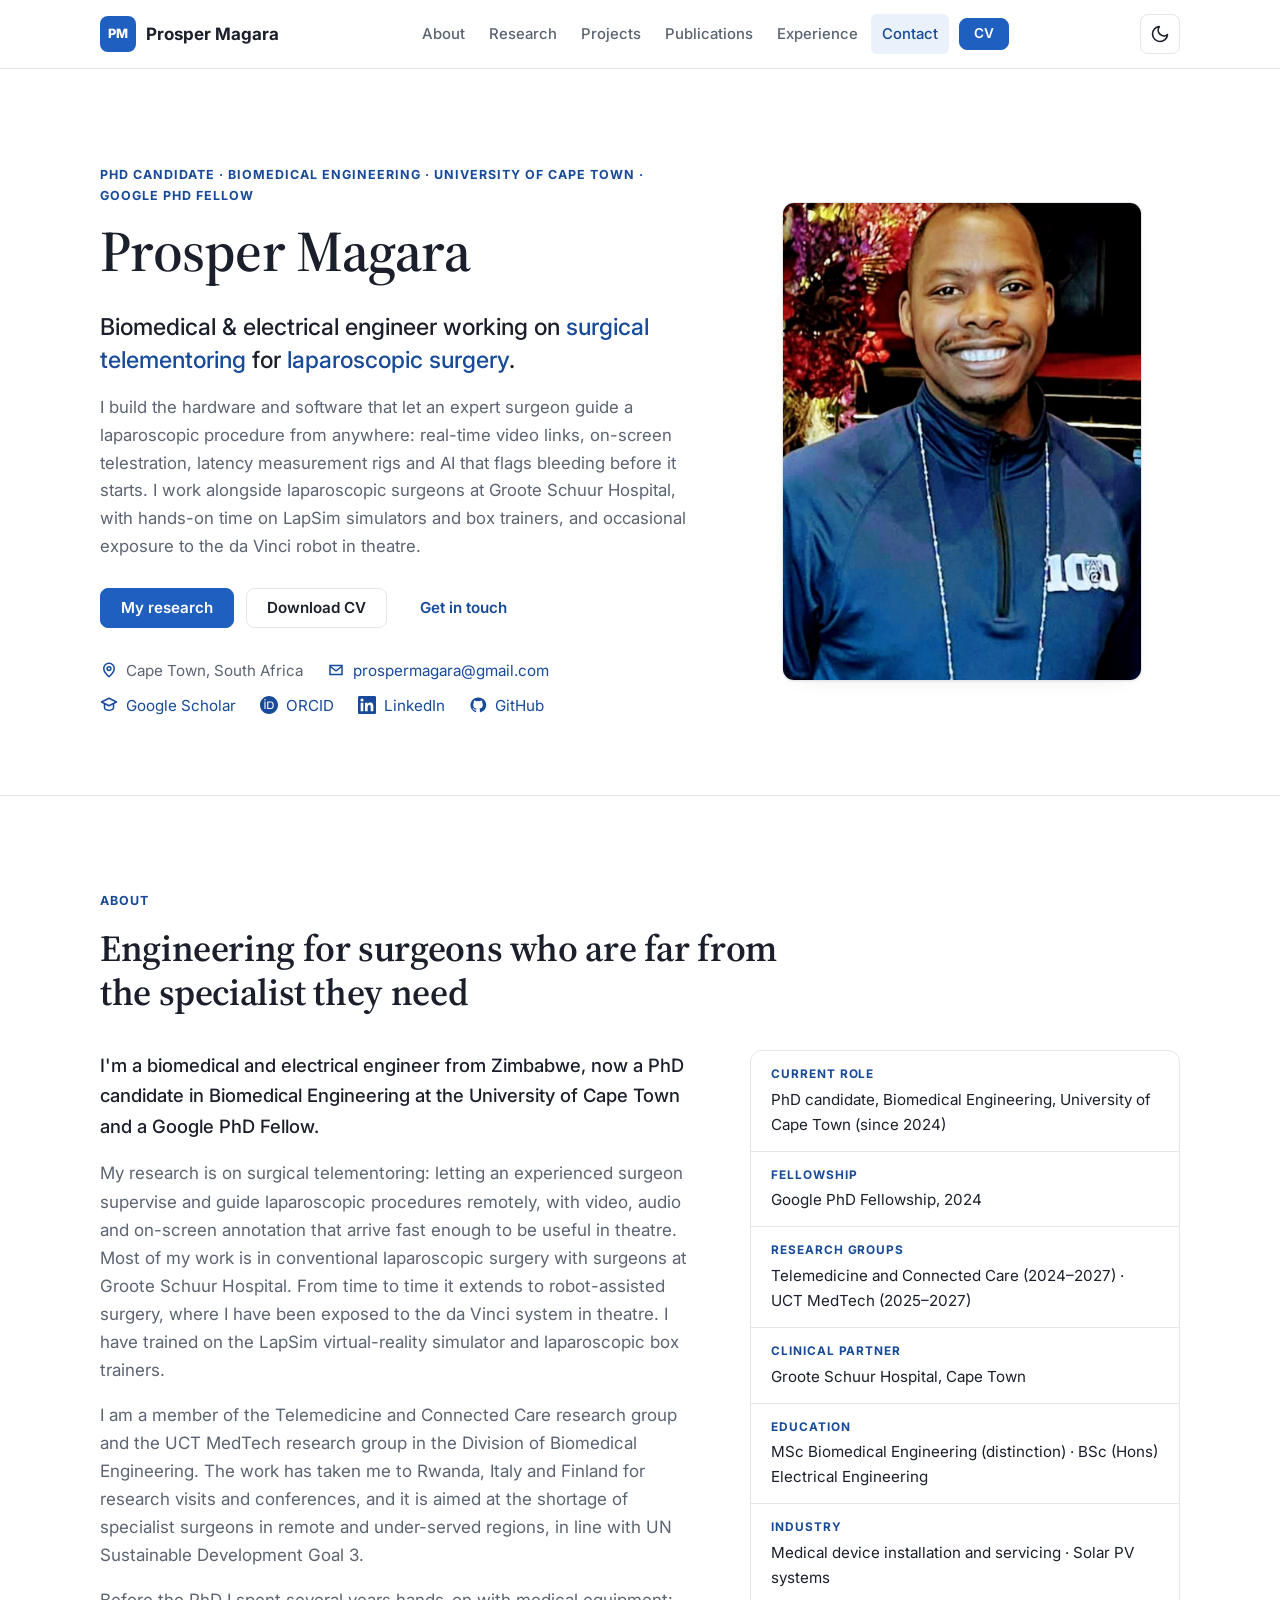
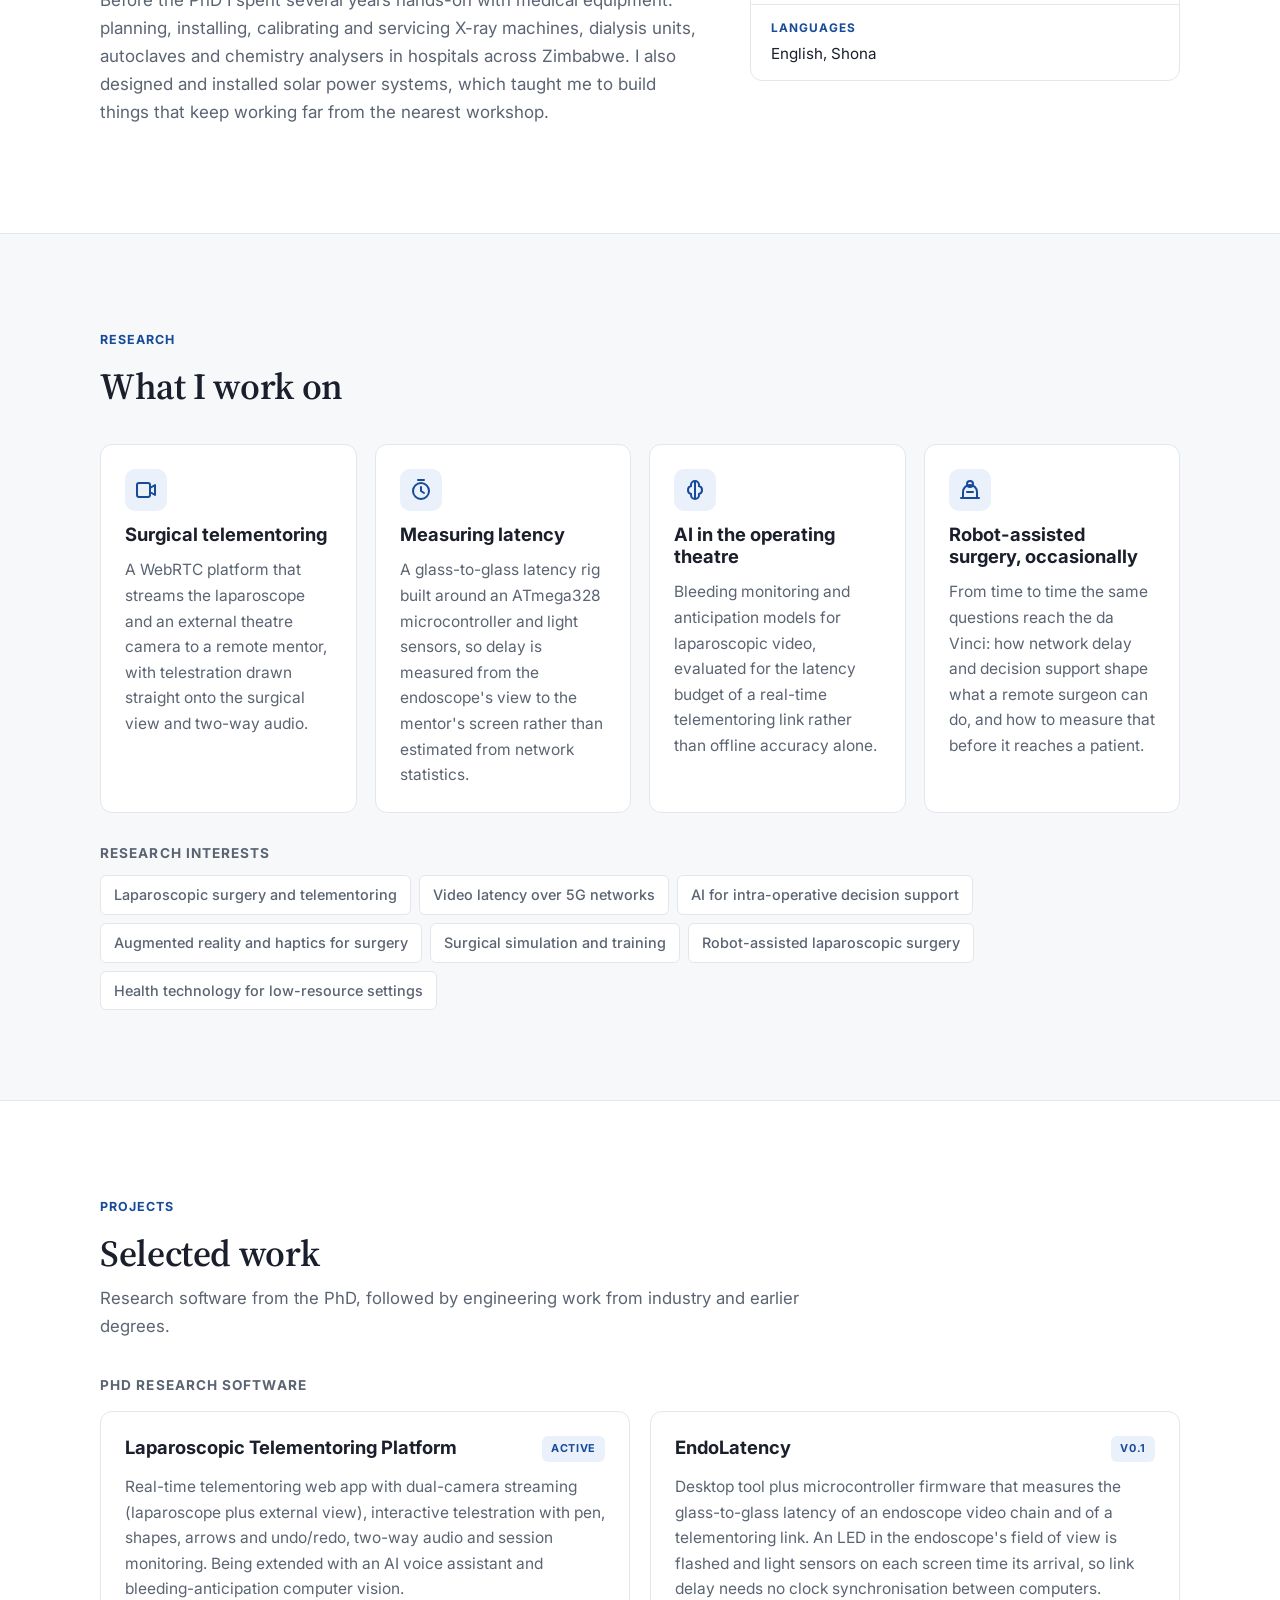
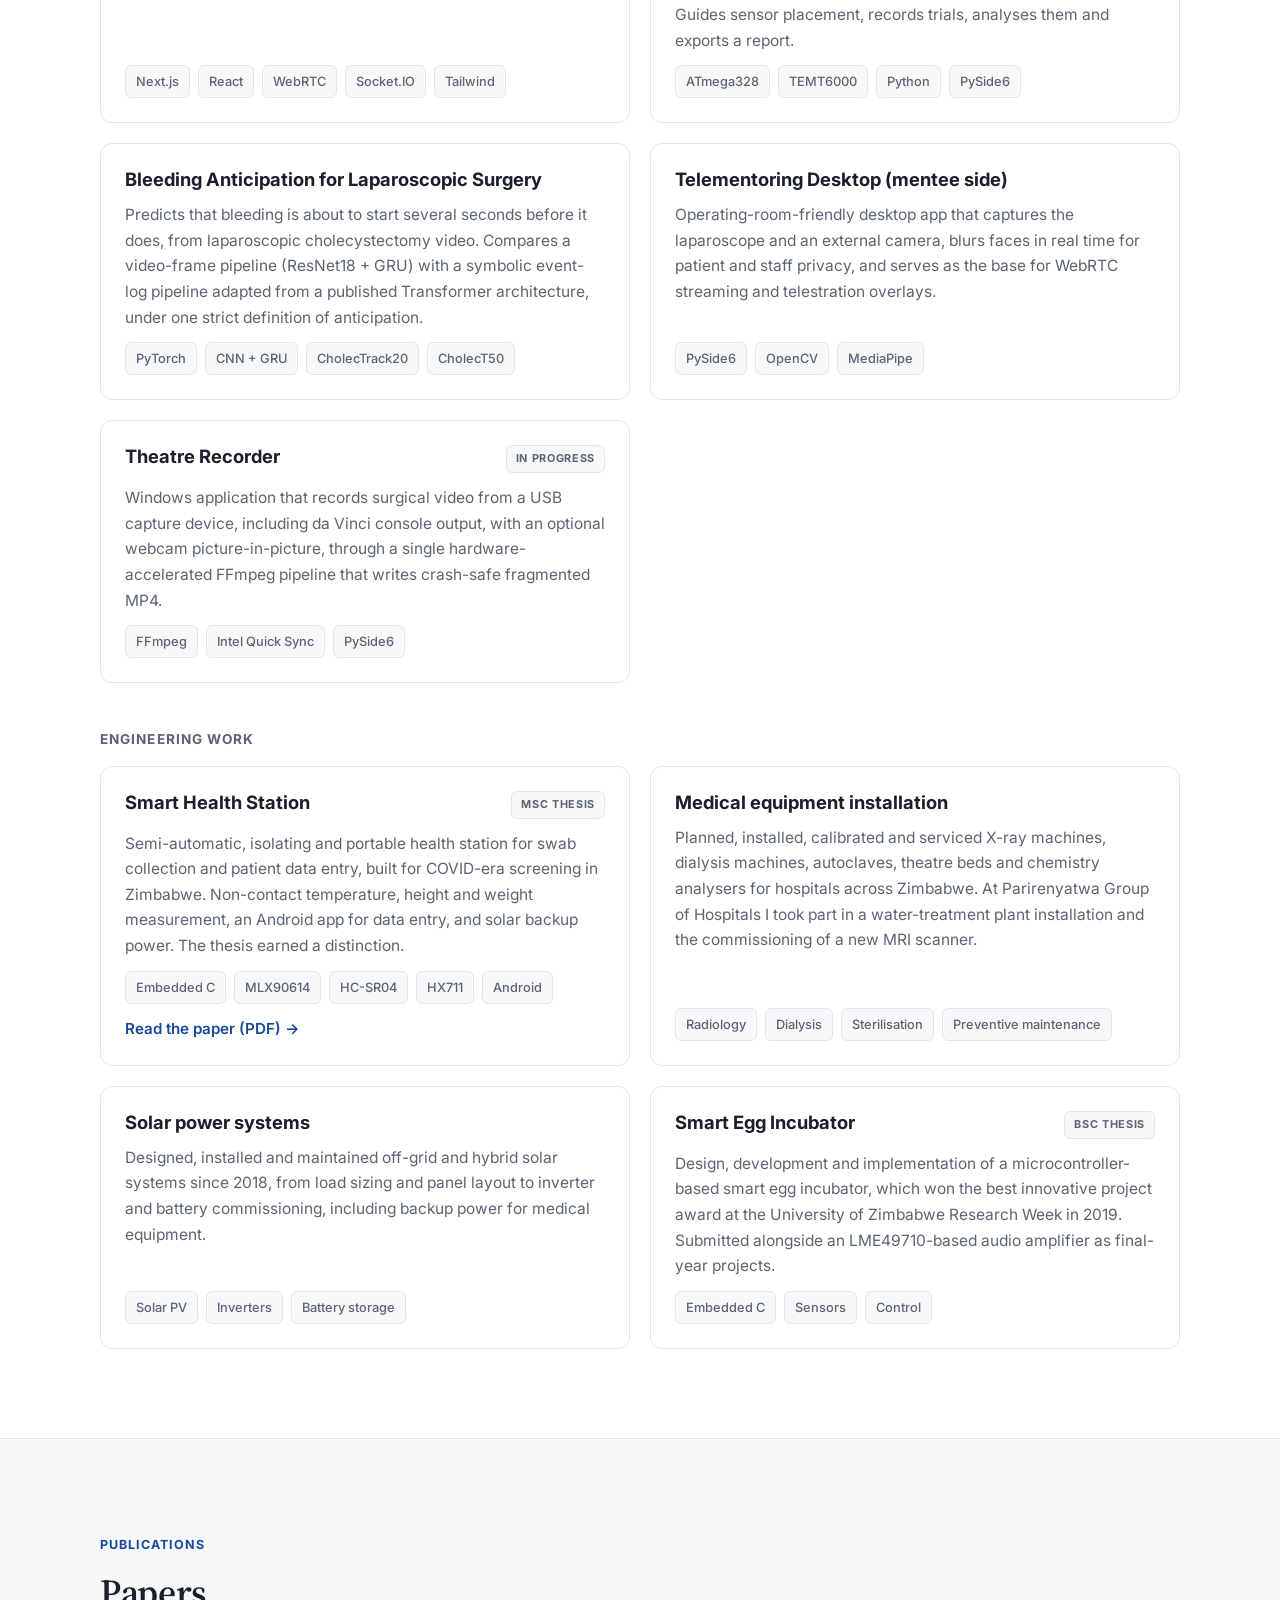
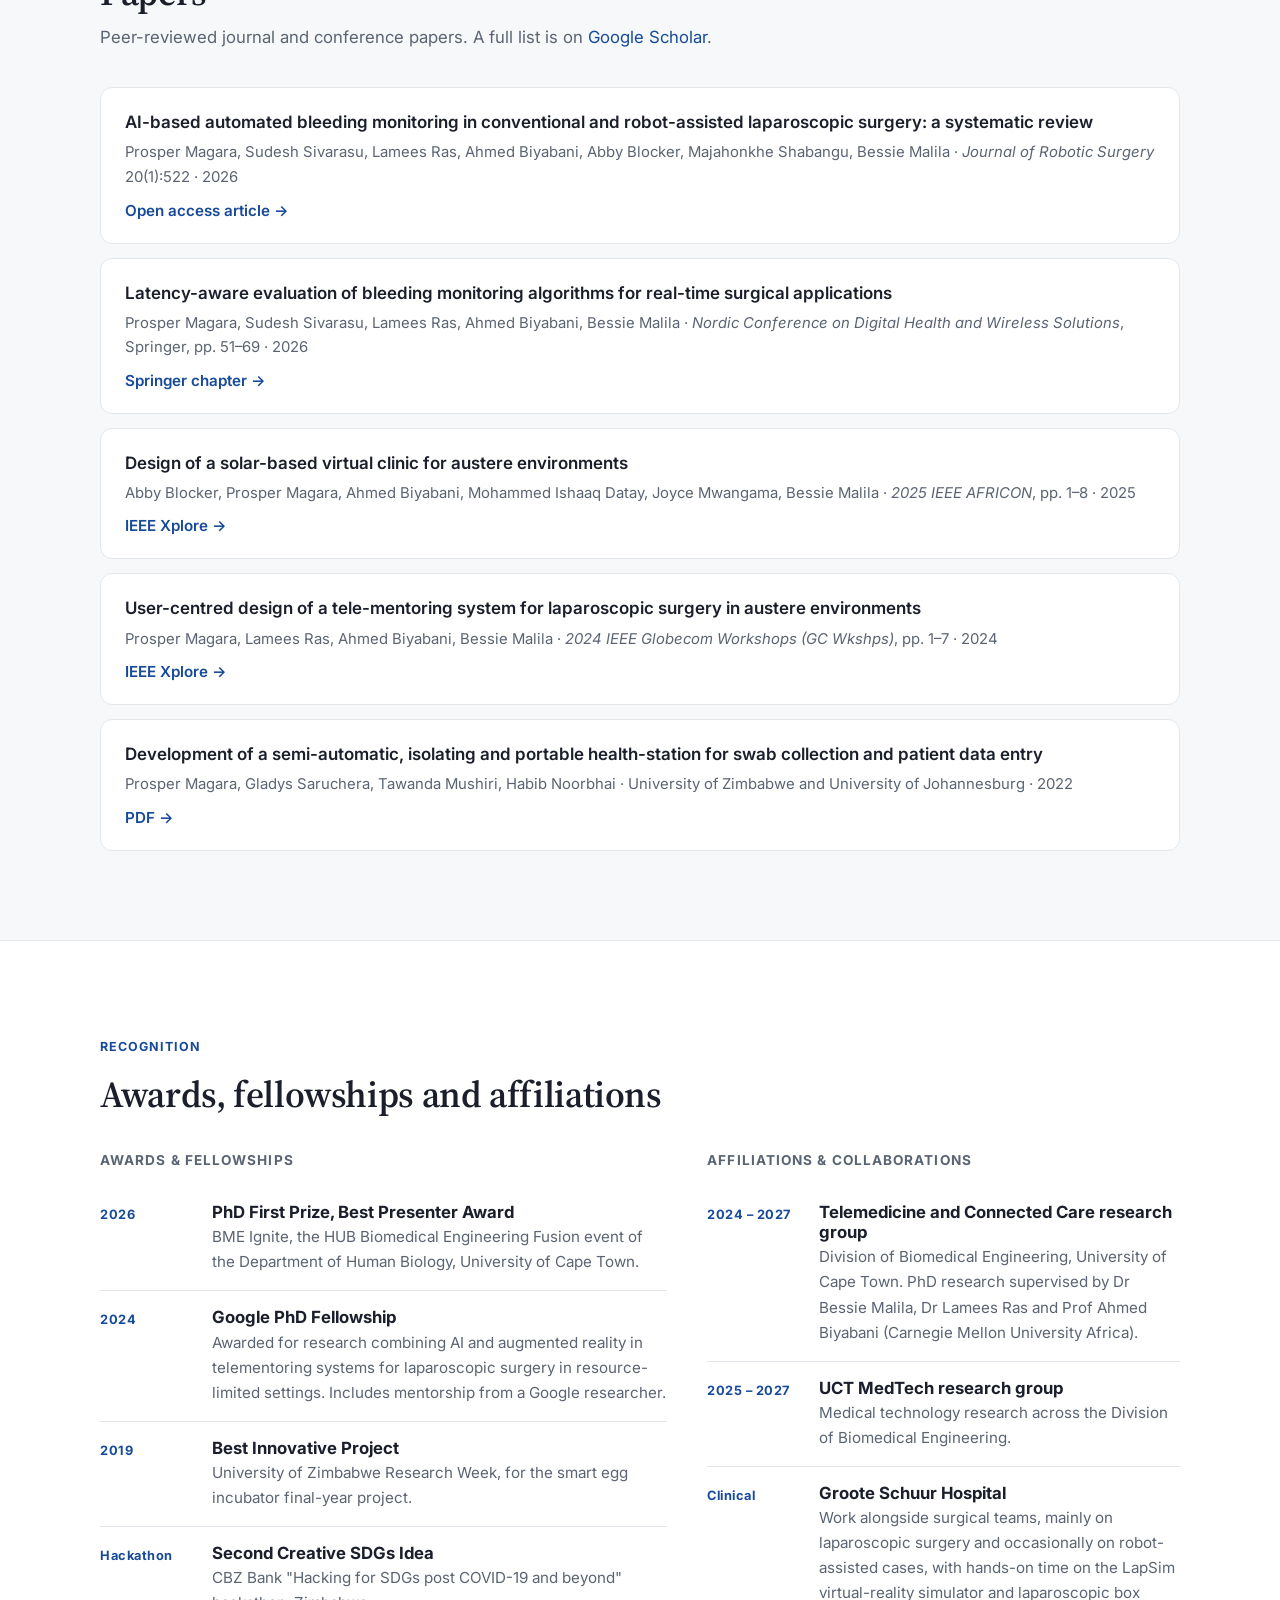
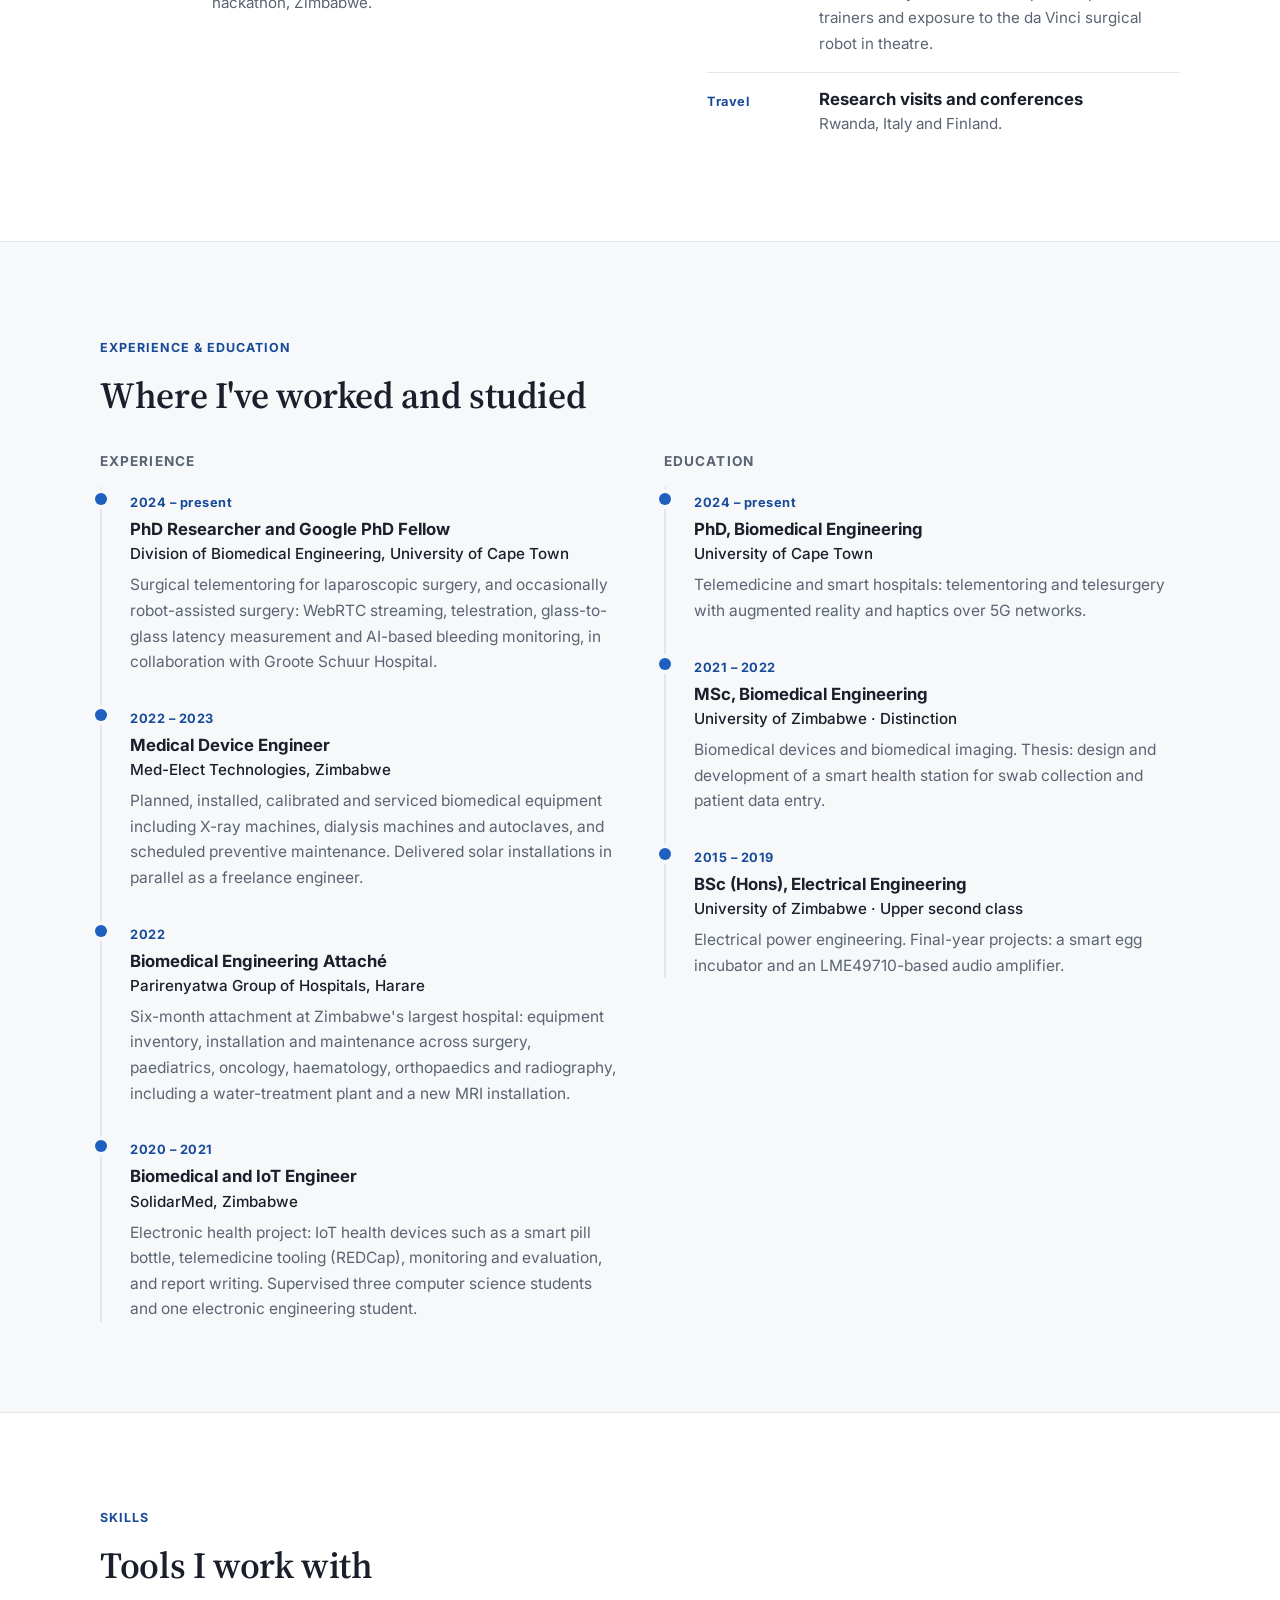
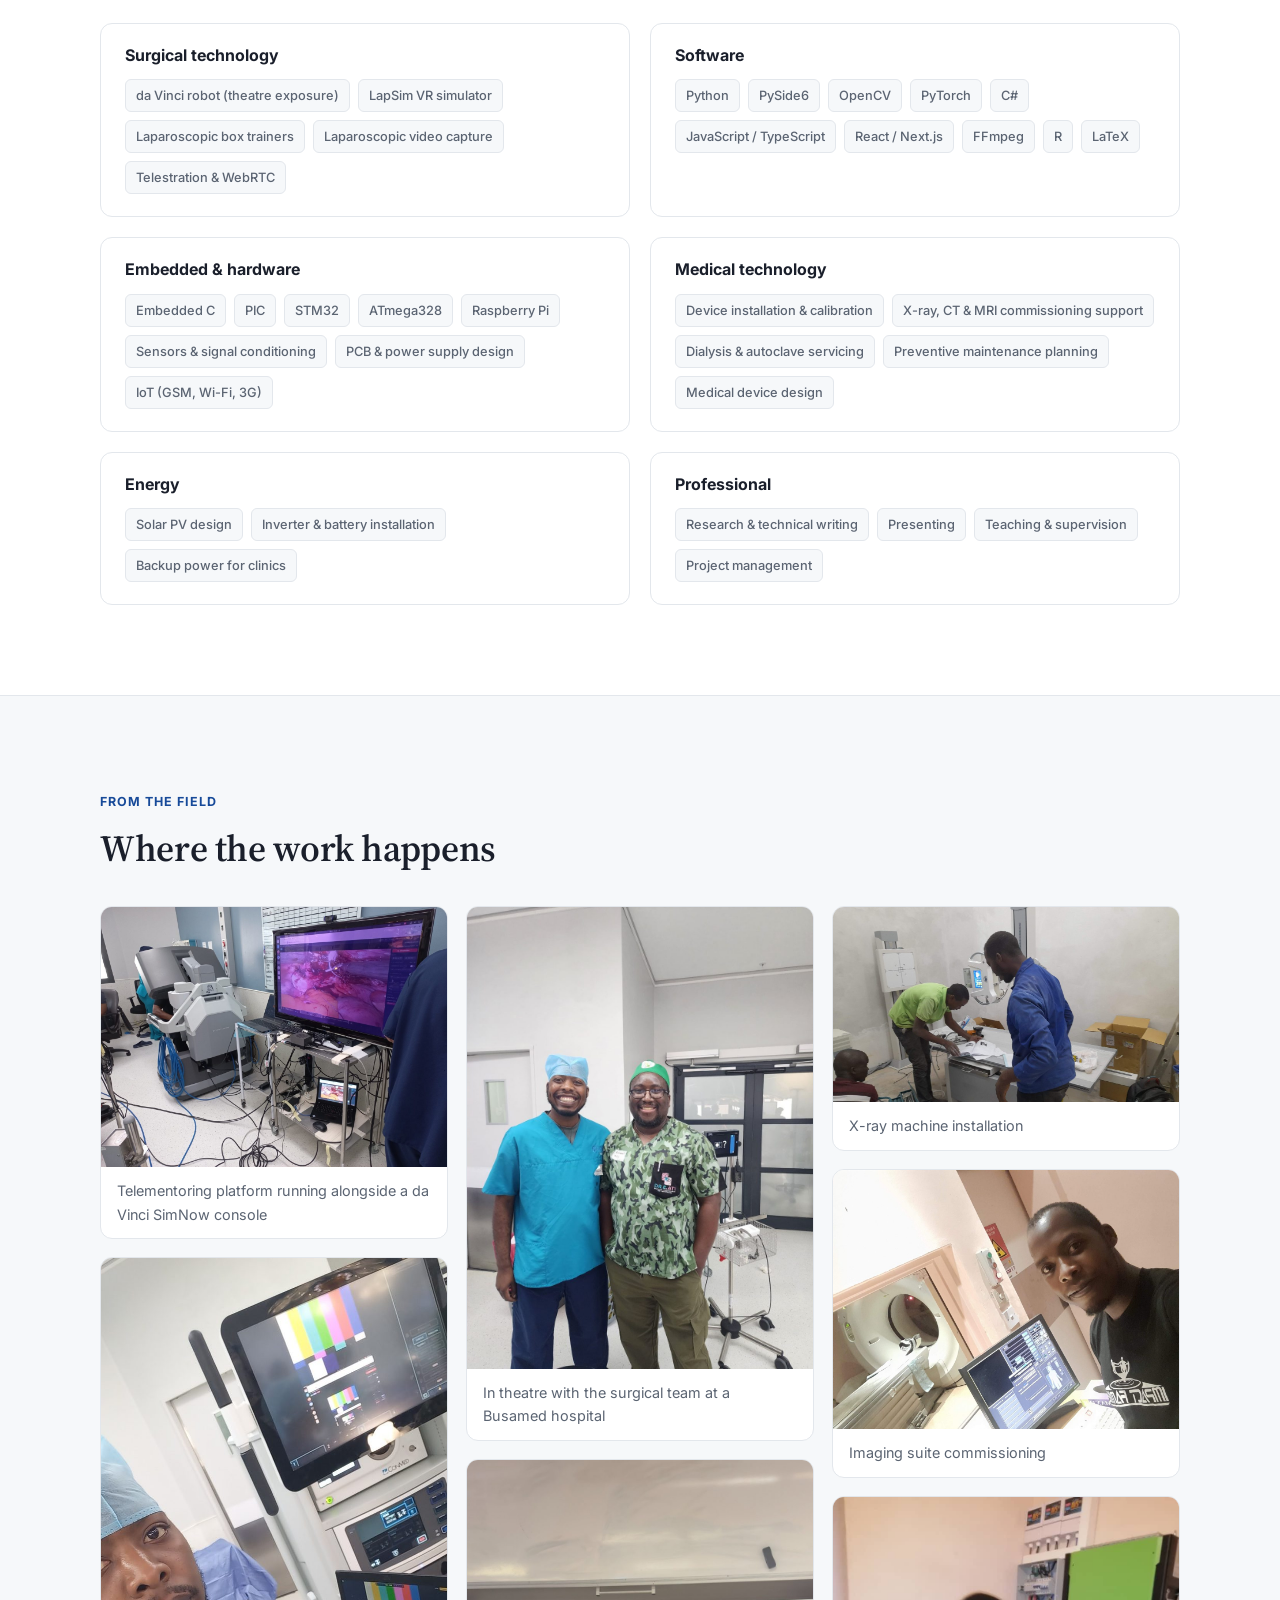
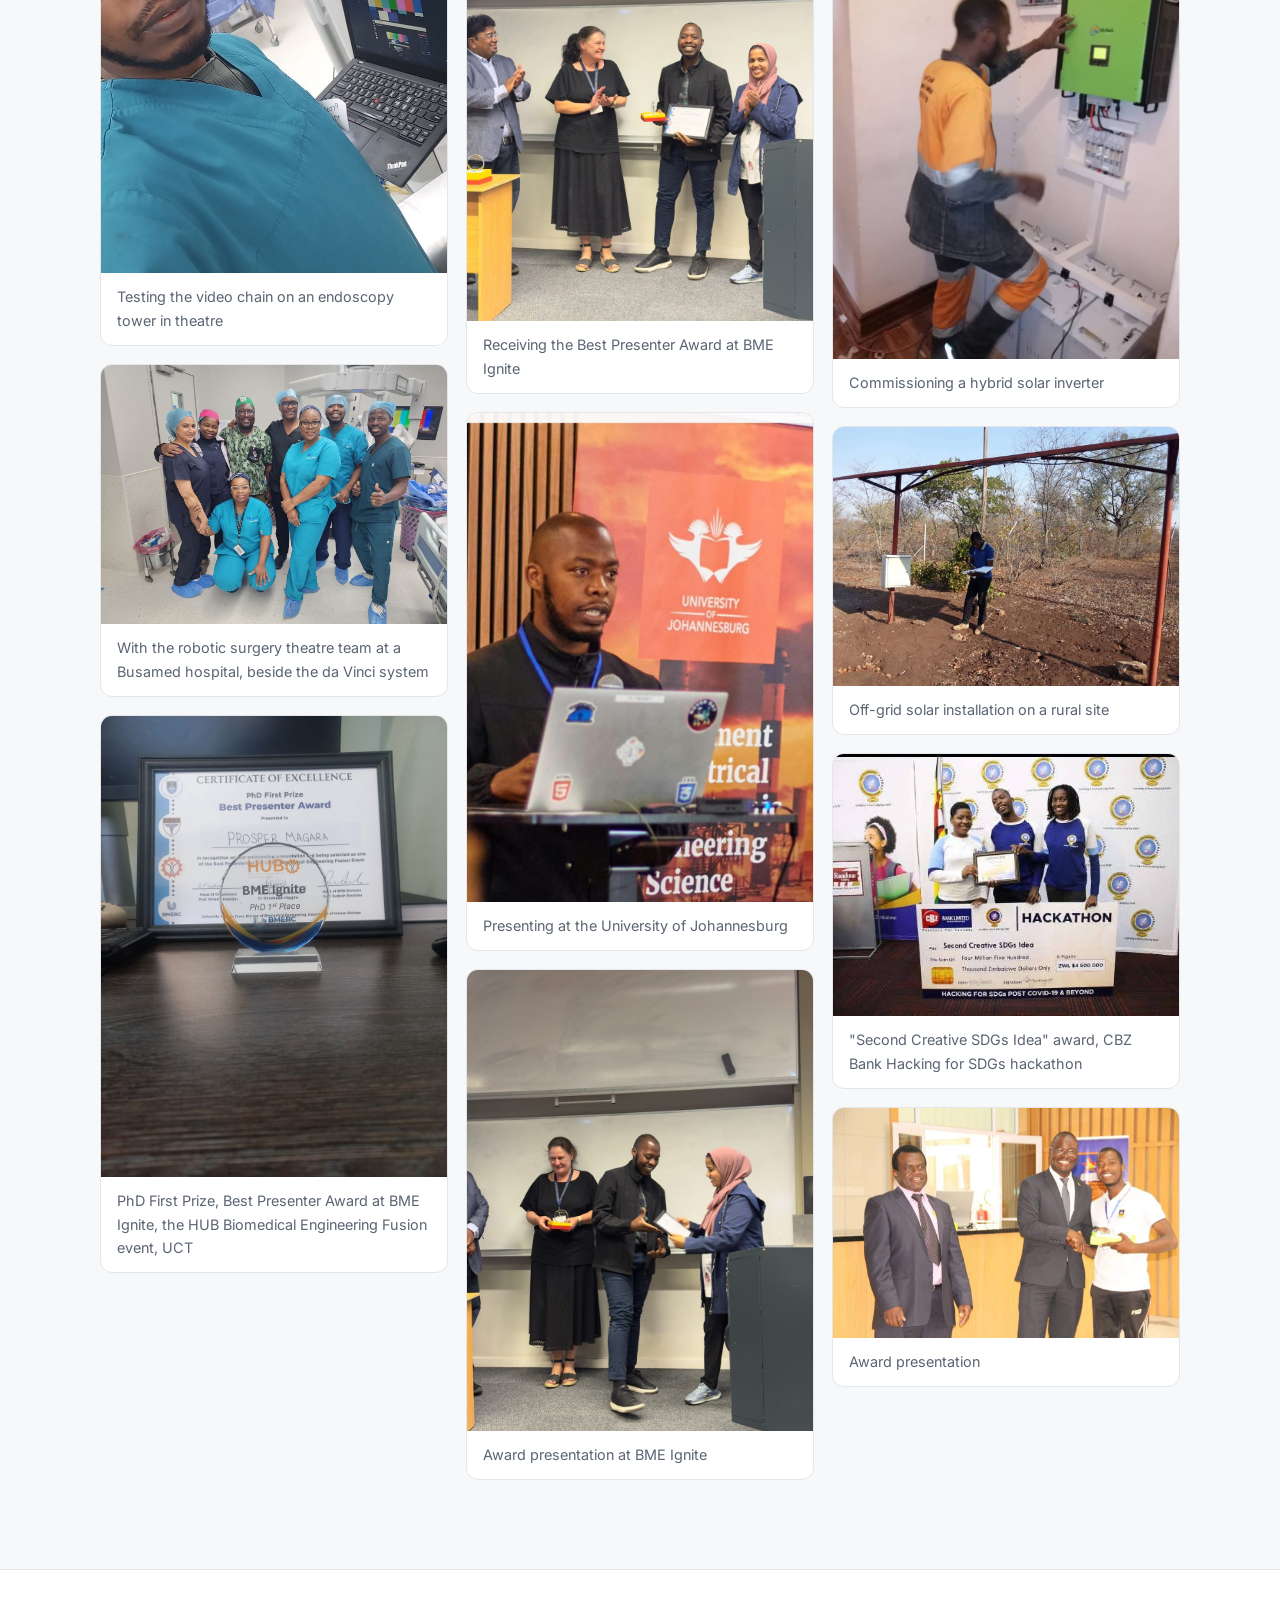
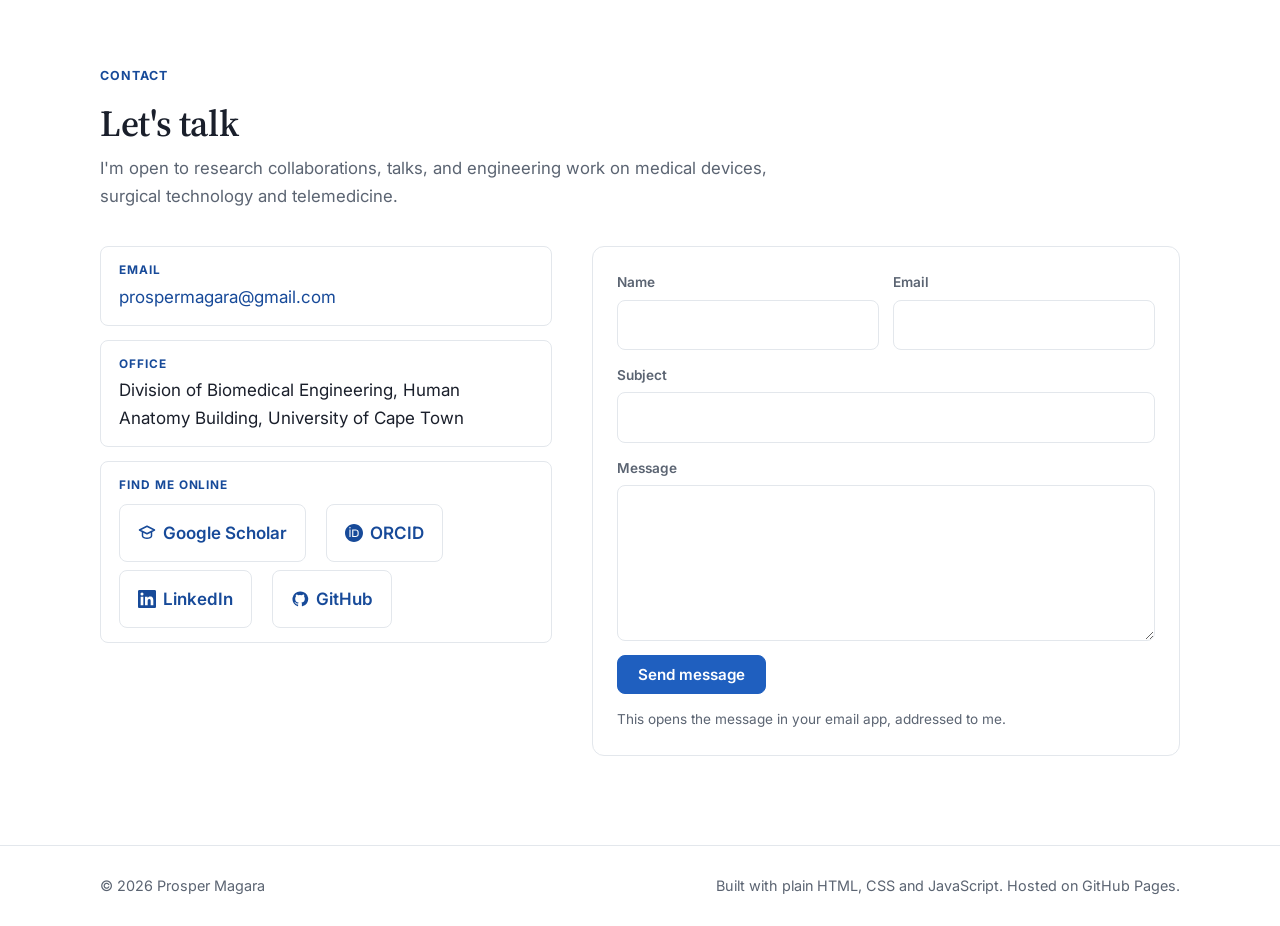
==== commit 7c9e3691: "Add ORCID link to the site and CV" ====
--- a/index.html
+++ b/index.html
@@ -65,6 +65,7 @@
             <li><svg viewBox="0 0 24 24" width="18" height="18" aria-hidden="true"><path d="M12 21s-7-6.2-7-11a7 7 0 0 1 14 0c0 4.8-7 11-7 11z" fill="none" stroke="currentColor" stroke-width="2"/><circle cx="12" cy="10" r="2.5" fill="none" stroke="currentColor" stroke-width="2"/></svg>Cape Town, South Africa</li>
             <li><svg viewBox="0 0 24 24" width="18" height="18" aria-hidden="true"><path d="M4 6h16v12H4z" fill="none" stroke="currentColor" stroke-width="2"/><path d="m4 7 8 6 8-6" fill="none" stroke="currentColor" stroke-width="2"/></svg><a href="mailto:prospermagara@gmail.com">prospermagara@gmail.com</a></li>
             <li><svg viewBox="0 0 24 24" width="18" height="18" aria-hidden="true"><path d="M12 3 2 8l10 5 10-5-10-5z" fill="none" stroke="currentColor" stroke-width="2" stroke-linejoin="round"/><path d="M6 10.5V16c0 1.5 3 3 6 3s6-1.5 6-3v-5.5" fill="none" stroke="currentColor" stroke-width="2"/></svg><a href="https://scholar.google.com/citations?user=zAdTzMwAAAAJ" target="_blank" rel="noopener">Google Scholar</a></li>
+            <li><svg viewBox="0 0 24 24" width="18" height="18" aria-hidden="true"><path d="M12 0C5.37 0 0 5.37 0 12s5.37 12 12 12 12-5.37 12-12S18.63 0 12 0zM7.37 17.41H5.9V7.34h1.47v10.07zm-.74-11.4a.96.96 0 1 1 0-1.93.96.96 0 0 1 0 1.93zm11.6 7.77c0 2.49-1.79 3.63-4.05 3.63H9.6V7.34h4.6c2.25 0 4.03 1.1 4.03 3.59v2.85zm-4.1-5.1H11.1v7.4h3.03c1.65 0 2.6-.79 2.6-2.27v-2.85c0-1.49-.95-2.28-2.6-2.28z" fill="currentColor"/></svg><a href="https://orcid.org/0009-0006-8656-8431" target="_blank" rel="noopener">ORCID</a></li>
             <li><svg viewBox="0 0 24 24" width="18" height="18" aria-hidden="true"><path d="M20.45 20.45h-3.55v-5.57c0-1.33-.03-3.04-1.85-3.04-1.85 0-2.14 1.45-2.14 2.94v5.67H9.36V9h3.41v1.56h.05c.47-.9 1.63-1.85 3.36-1.85 3.6 0 4.27 2.37 4.27 5.45v6.29zM5.34 7.43a2.06 2.06 0 1 1 0-4.12 2.06 2.06 0 0 1 0 4.12zM7.12 20.45H3.56V9h3.56v11.45zM22.22 0H1.77C.79 0 0 .77 0 1.72v20.56C0 23.23.79 24 1.77 24h20.45c.98 0 1.78-.77 1.78-1.72V1.72C24 .77 23.2 0 22.22 0z" fill="currentColor"/></svg><a href="https://www.linkedin.com/in/prosper-magara-557694150" target="_blank" rel="noopener">LinkedIn</a></li>
             <li><svg viewBox="0 0 24 24" width="18" height="18" aria-hidden="true"><path d="M12 2a10 10 0 0 0-3.2 19.5c.5.1.7-.2.7-.5v-1.8c-2.8.6-3.4-1.2-3.4-1.2-.4-1.1-1.1-1.4-1.1-1.4-.9-.6.1-.6.1-.6 1 .1 1.5 1 1.5 1 .9 1.6 2.4 1.1 3 .9.1-.7.4-1.1.6-1.4-2.2-.3-4.6-1.1-4.6-5a3.9 3.9 0 0 1 1-2.7 3.6 3.6 0 0 1 .1-2.7s.8-.3 2.8 1a9.5 9.5 0 0 1 5 0c1.9-1.3 2.8-1 2.8-1a3.6 3.6 0 0 1 .1 2.7 3.9 3.9 0 0 1 1 2.7c0 3.9-2.4 4.7-4.6 5 .4.3.7.9.7 1.9v2.8c0 .3.2.6.7.5A10 10 0 0 0 12 2z" fill="currentColor"/></svg><a href="https://github.com/Prosper02" target="_blank" rel="noopener">GitHub</a></li>
           </ul>
@@ -500,6 +501,7 @@
               <span class="contact-label">Find me online</span>
               <ul class="social-links">
                 <li><a href="https://scholar.google.com/citations?user=zAdTzMwAAAAJ" target="_blank" rel="noopener"><svg viewBox="0 0 24 24" width="18" height="18" aria-hidden="true"><path d="M12 3 2 8l10 5 10-5-10-5z" fill="none" stroke="currentColor" stroke-width="2" stroke-linejoin="round"/><path d="M6 10.5V16c0 1.5 3 3 6 3s6-1.5 6-3v-5.5" fill="none" stroke="currentColor" stroke-width="2"/></svg>Google Scholar</a></li>
+                <li><a href="https://orcid.org/0009-0006-8656-8431" target="_blank" rel="noopener"><svg viewBox="0 0 24 24" width="18" height="18" aria-hidden="true"><path d="M12 0C5.37 0 0 5.37 0 12s5.37 12 12 12 12-5.37 12-12S18.63 0 12 0zM7.37 17.41H5.9V7.34h1.47v10.07zm-.74-11.4a.96.96 0 1 1 0-1.93.96.96 0 0 1 0 1.93zm11.6 7.77c0 2.49-1.79 3.63-4.05 3.63H9.6V7.34h4.6c2.25 0 4.03 1.1 4.03 3.59v2.85zm-4.1-5.1H11.1v7.4h3.03c1.65 0 2.6-.79 2.6-2.27v-2.85c0-1.49-.95-2.28-2.6-2.28z" fill="currentColor"/></svg>ORCID</a></li>
                 <li><a href="https://www.linkedin.com/in/prosper-magara-557694150" target="_blank" rel="noopener"><svg viewBox="0 0 24 24" width="18" height="18" aria-hidden="true"><path d="M20.45 20.45h-3.55v-5.57c0-1.33-.03-3.04-1.85-3.04-1.85 0-2.14 1.45-2.14 2.94v5.67H9.36V9h3.41v1.56h.05c.47-.9 1.63-1.85 3.36-1.85 3.6 0 4.27 2.37 4.27 5.45v6.29zM5.34 7.43a2.06 2.06 0 1 1 0-4.12 2.06 2.06 0 0 1 0 4.12zM7.12 20.45H3.56V9h3.56v11.45zM22.22 0H1.77C.79 0 0 .77 0 1.72v20.56C0 23.23.79 24 1.77 24h20.45c.98 0 1.78-.77 1.78-1.72V1.72C24 .77 23.2 0 22.22 0z" fill="currentColor"/></svg>LinkedIn</a></li>
                 <li><a href="https://github.com/Prosper02" target="_blank" rel="noopener"><svg viewBox="0 0 24 24" width="18" height="18" aria-hidden="true"><path d="M12 2a10 10 0 0 0-3.2 19.5c.5.1.7-.2.7-.5v-1.8c-2.8.6-3.4-1.2-3.4-1.2-.4-1.1-1.1-1.4-1.1-1.4-.9-.6.1-.6.1-.6 1 .1 1.5 1 1.5 1 .9 1.6 2.4 1.1 3 .9.1-.7.4-1.1.6-1.4-2.2-.3-4.6-1.1-4.6-5a3.9 3.9 0 0 1 1-2.7 3.6 3.6 0 0 1 .1-2.7s.8-.3 2.8 1a9.5 9.5 0 0 1 5 0c1.9-1.3 2.8-1 2.8-1a3.6 3.6 0 0 1 .1 2.7 3.9 3.9 0 0 1 1 2.7c0 3.9-2.4 4.7-4.6 5 .4.3.7.9.7 1.9v2.8c0 .3.2.6.7.5A10 10 0 0 0 12 2z" fill="currentColor"/></svg>GitHub</a></li>
               </ul>
